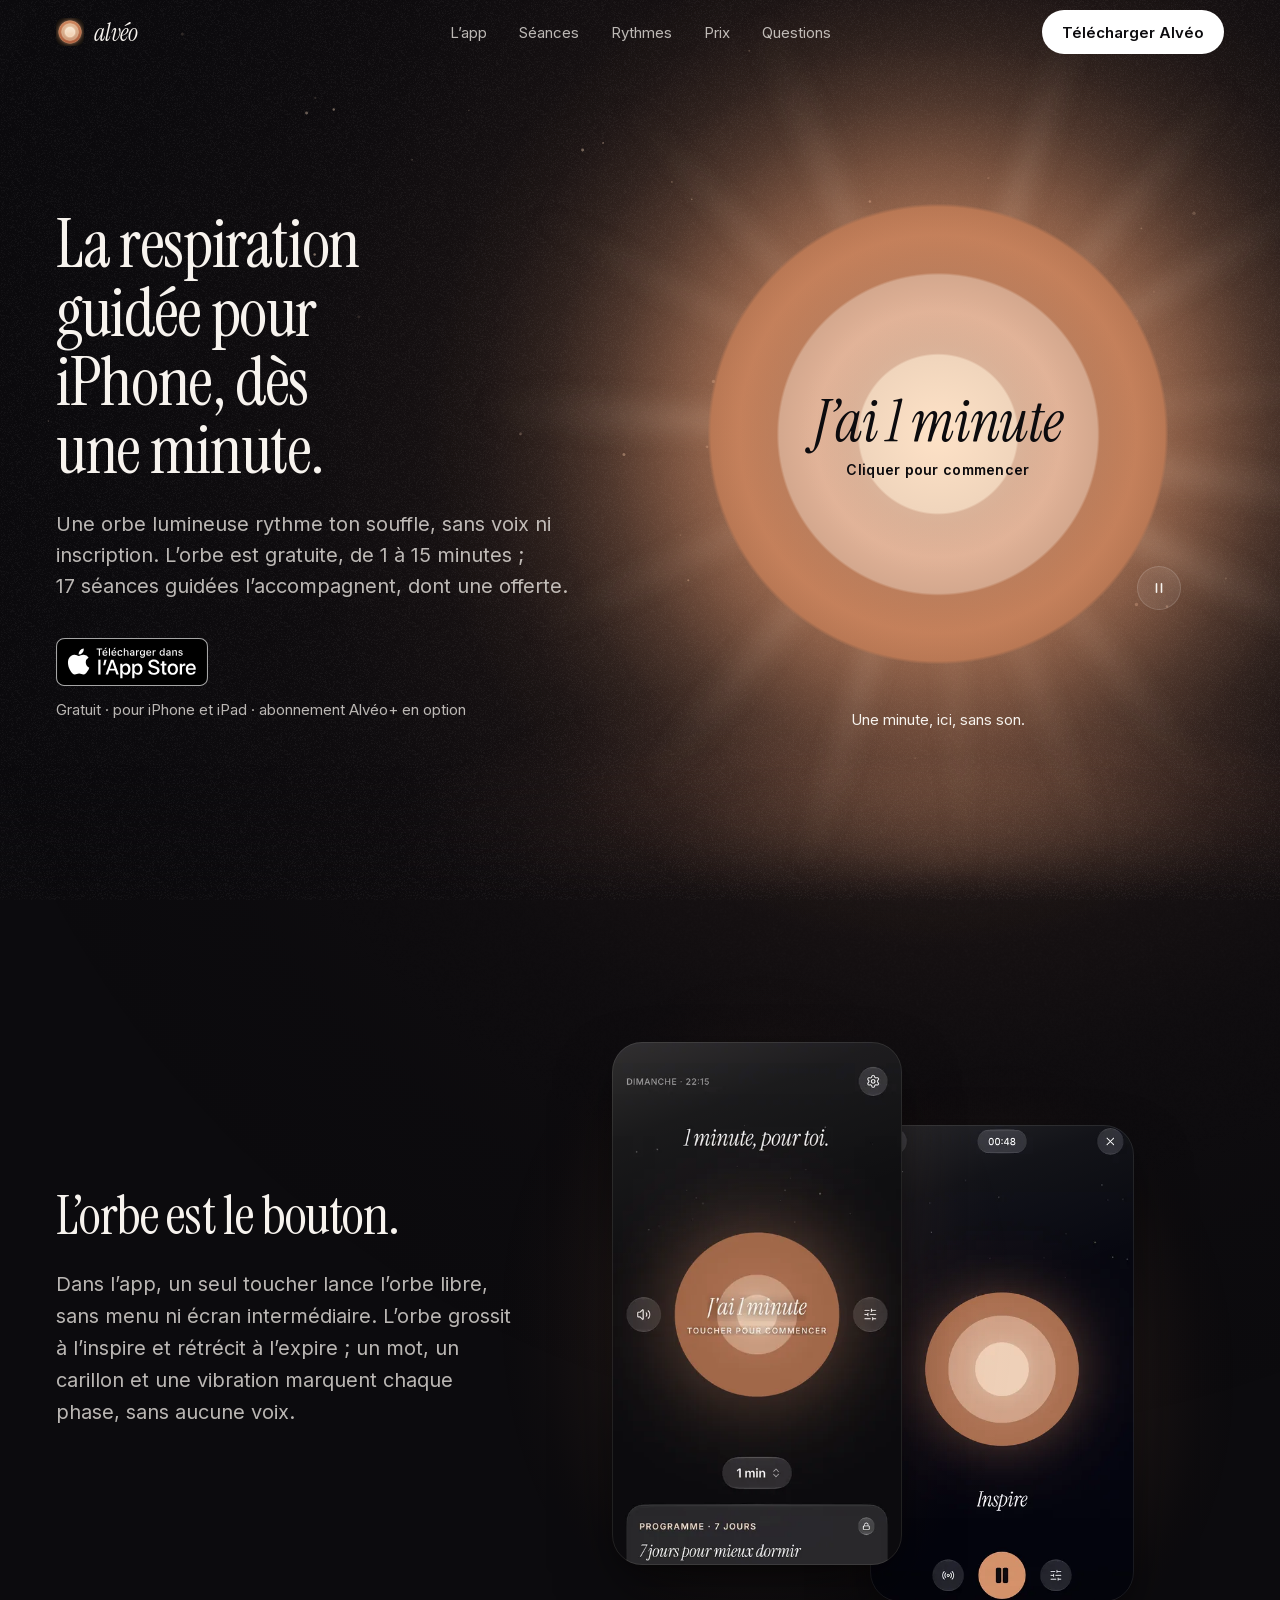
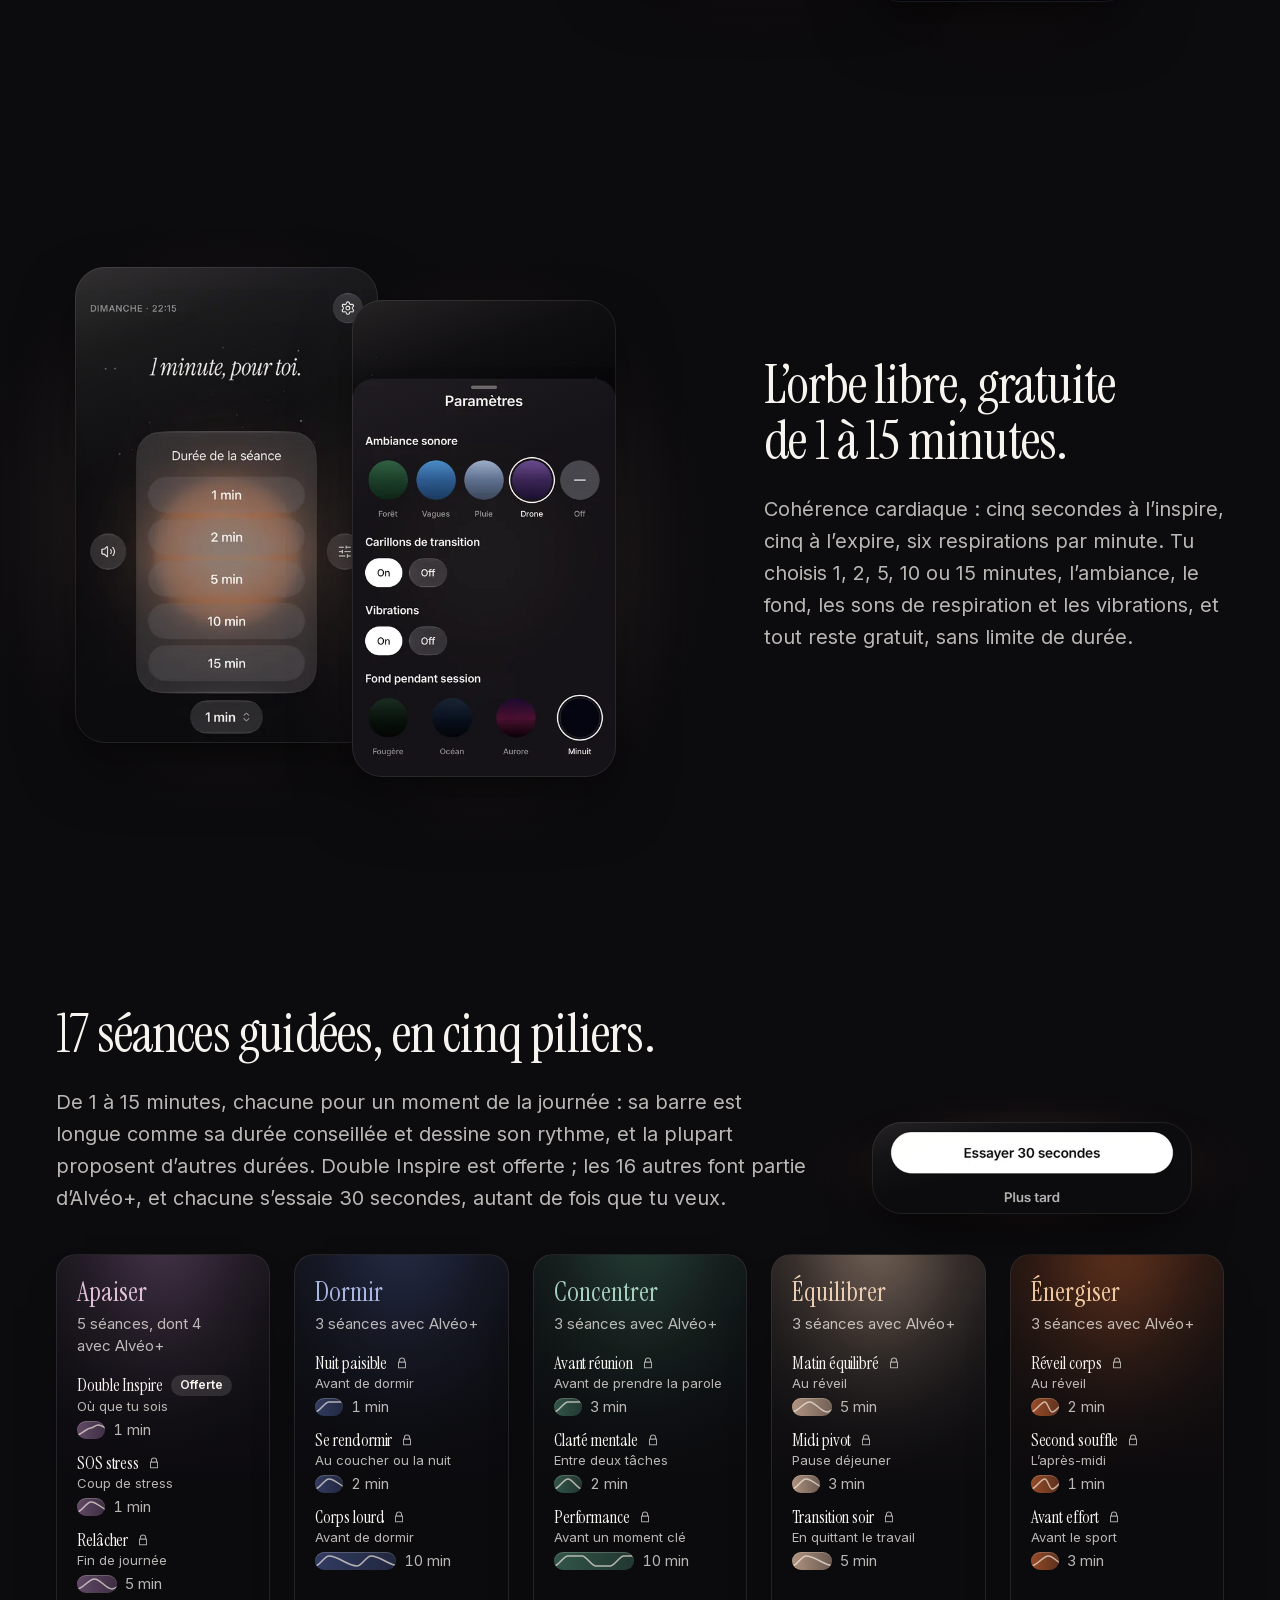
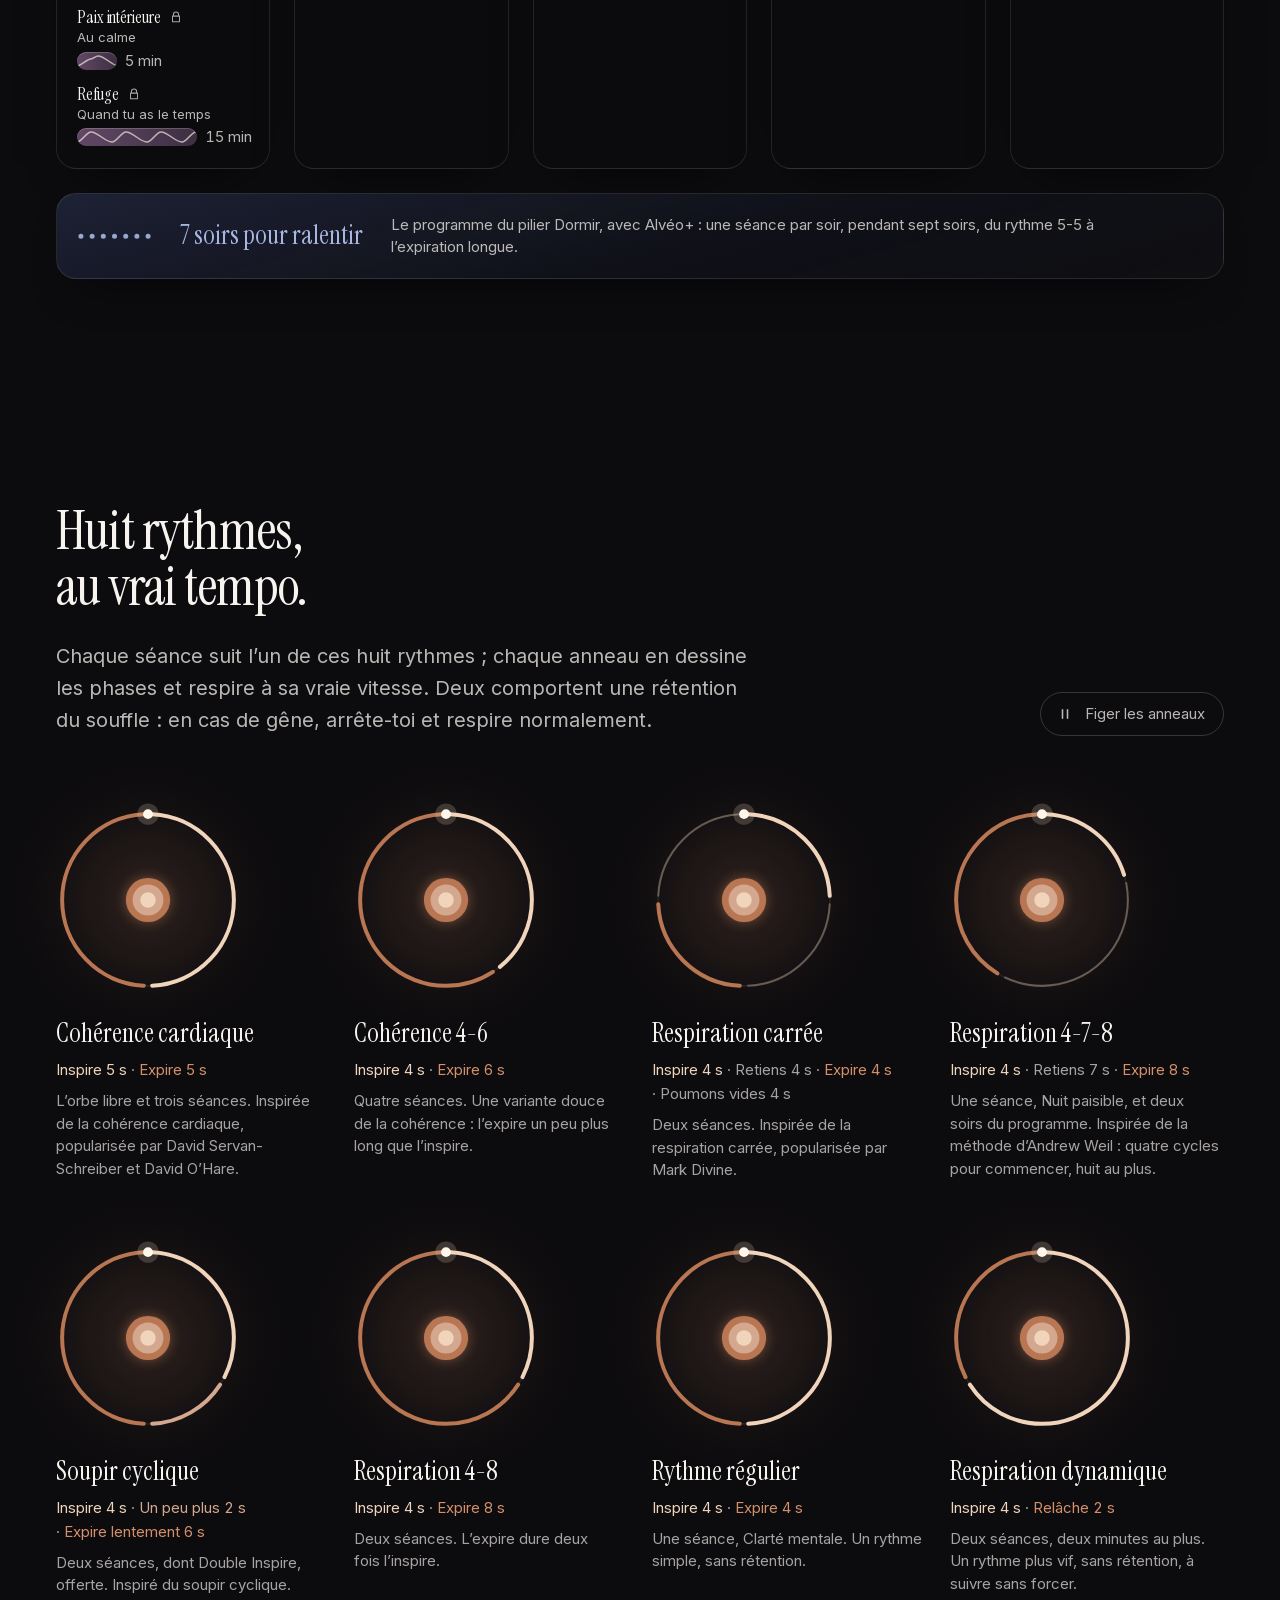
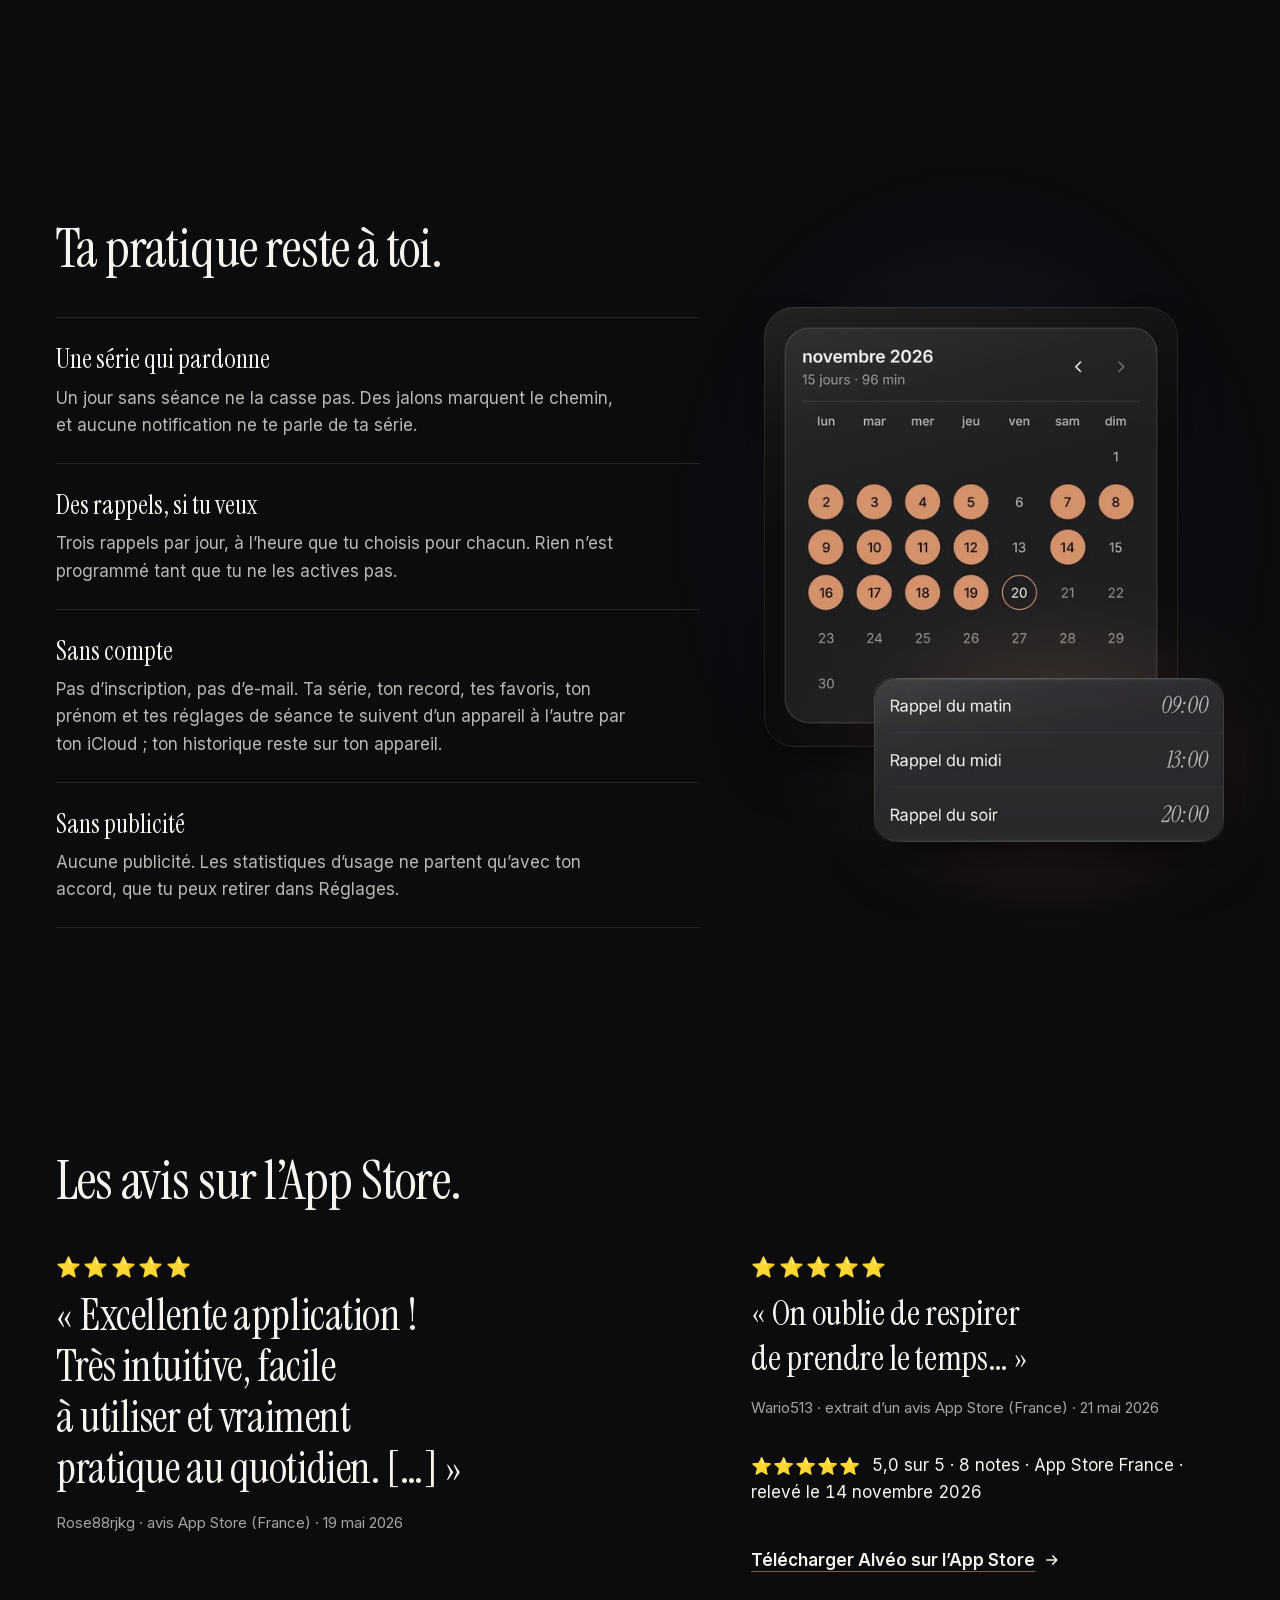
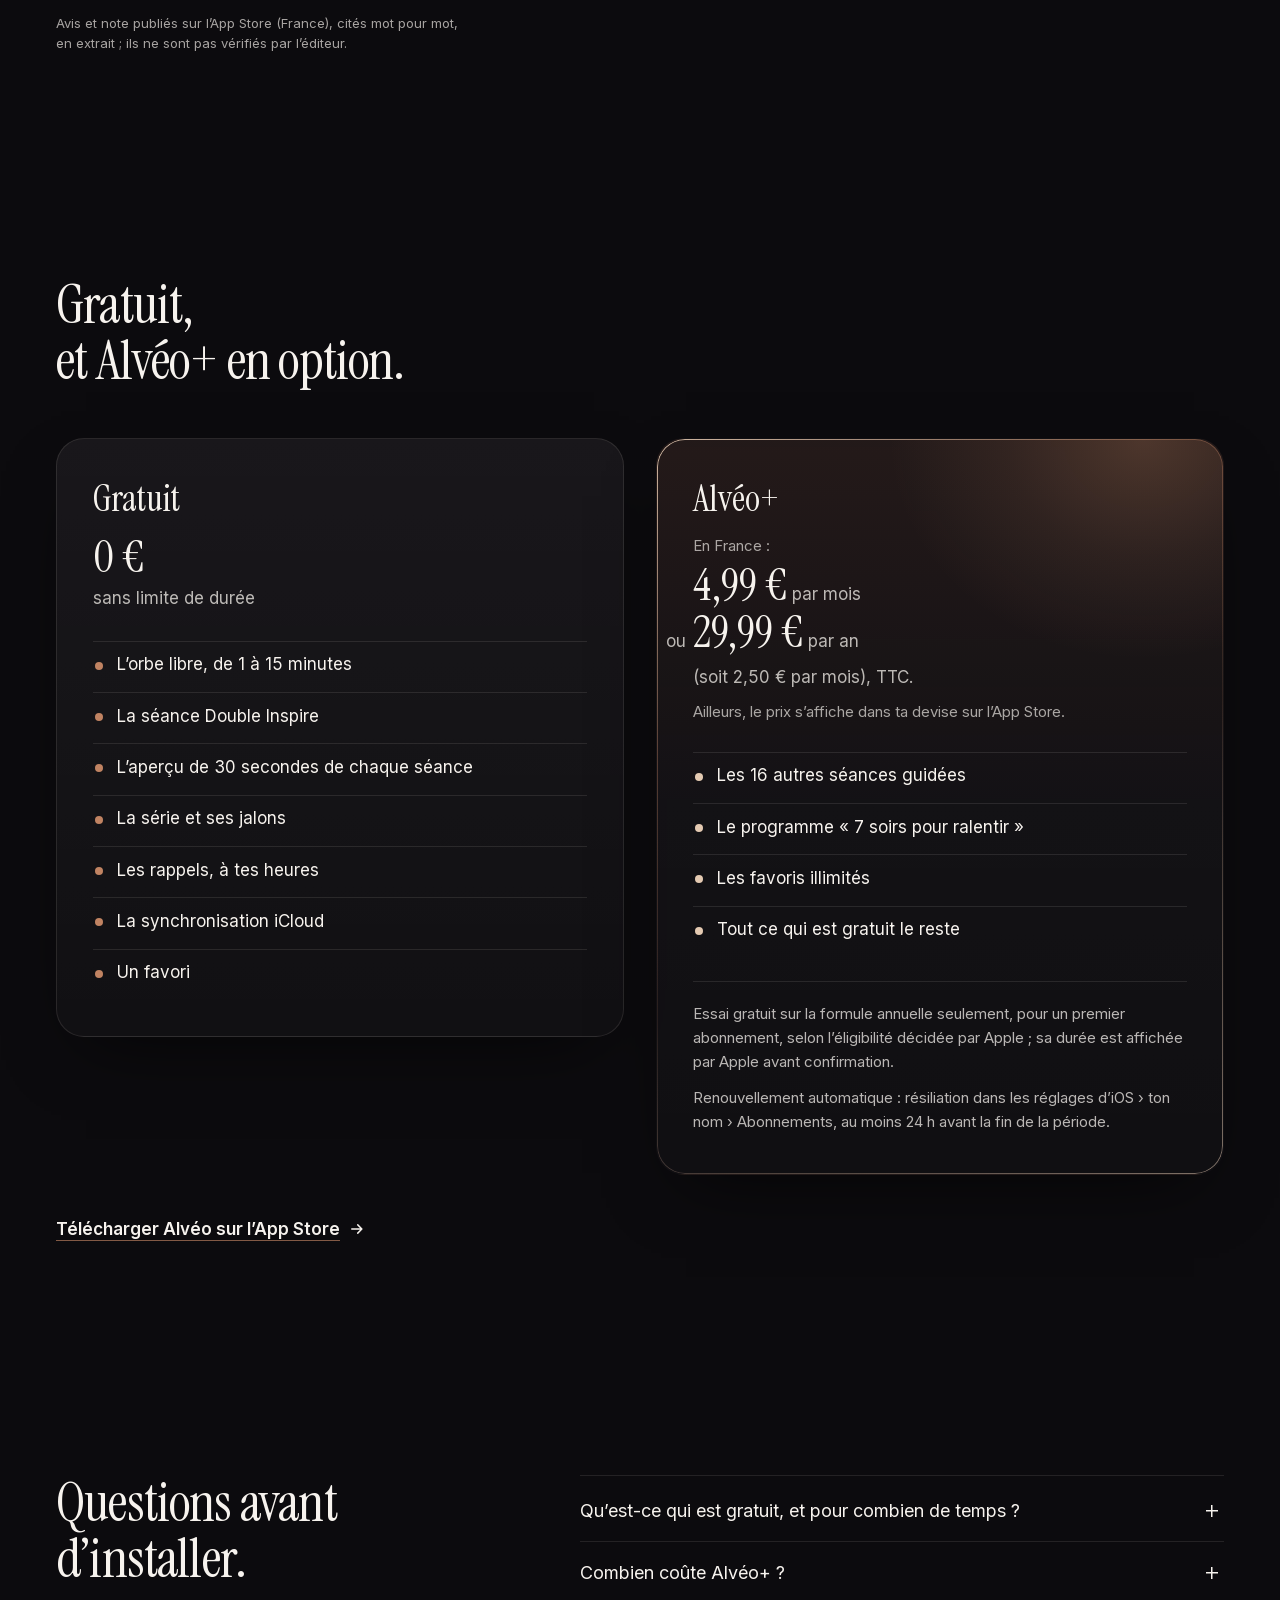
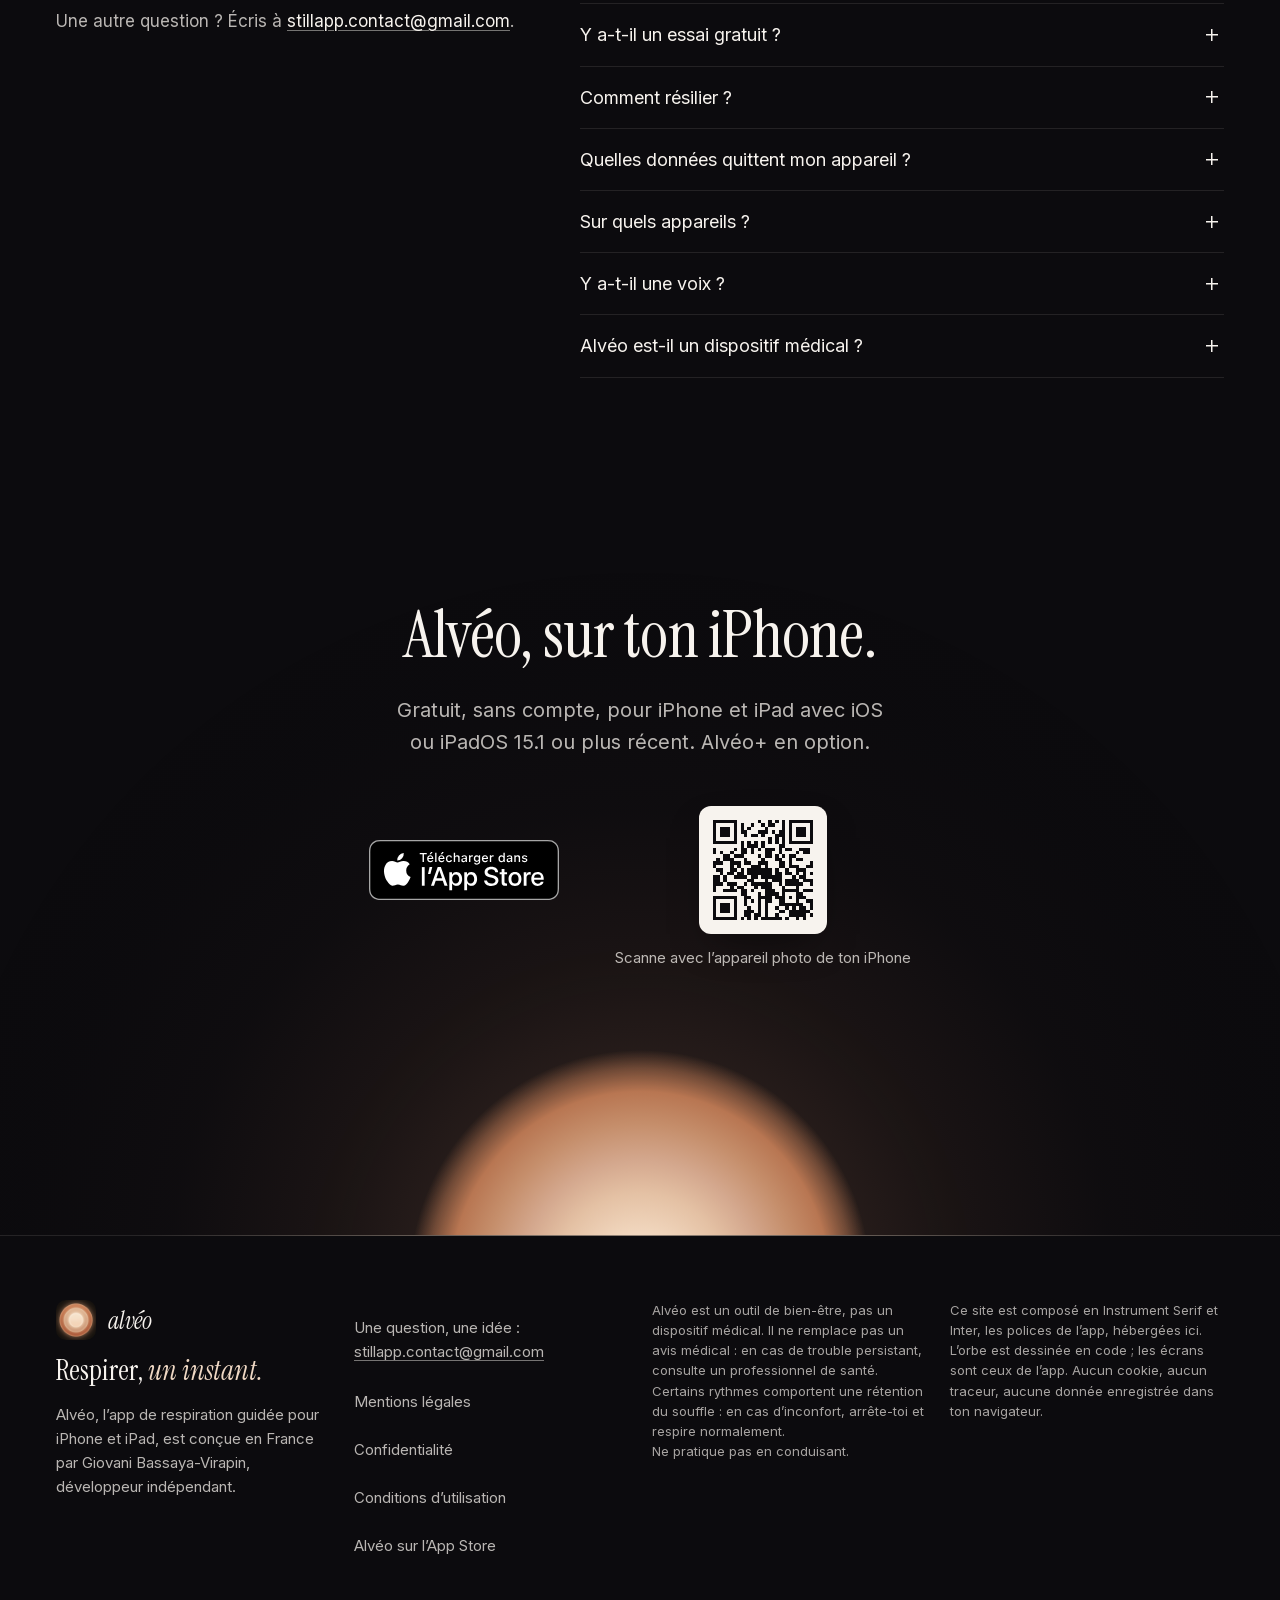
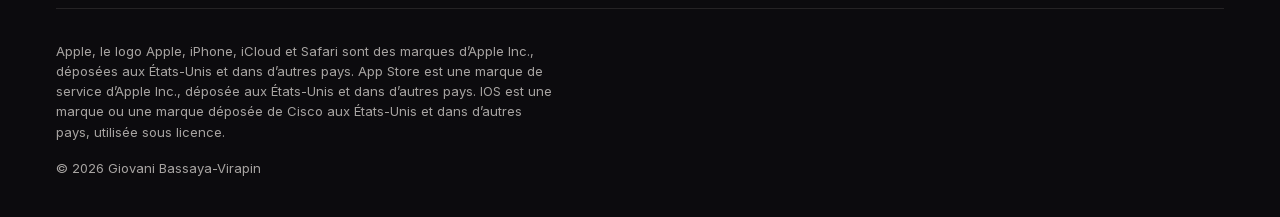
==== index.html @ 3ad6747f "feat(site) : textes et chiffres alignés sur l'app 1.4.0 L'app 1.4.0 (build 14, bcca6a0) est en ligne" ====
<!DOCTYPE html>
<html lang="fr">
<head>
<meta charset="utf-8">
<meta name="viewport" content="width=device-width, initial-scale=1, viewport-fit=cover">
<title>Alvéo&nbsp;: respiration guidée pour iPhone et iPad, dès une minute</title>
<meta name="description" content="Une orbe lumineuse rythme ton souffle, sans voix ni inscription. L’orbe est gratuite, de 1 à 15&nbsp;minutes&nbsp;; 17&nbsp;séances guidées en cinq piliers, dont une offerte. Pour iPhone et iPad.">
<link rel="canonical" href="https://stillapp.fr/">
<meta name="theme-color" media="(prefers-color-scheme: light)" content="#0C0B0E">
<meta name="theme-color" media="(prefers-color-scheme: dark)" content="#0C0B0E">
<meta name="color-scheme" content="dark">
<meta name="format-detection" content="telephone=no">
<meta name="apple-itunes-app" content="app-id=6763119413">
<link rel="icon" href="/favicon.ico" sizes="32x32">
<link rel="icon" href="/icon.svg" type="image/svg+xml">
<link rel="apple-touch-icon" href="/apple-touch-icon.png">
<link rel="preload" href="/assets/fonts/instrument-serif-400.woff2" as="font" type="font/woff2" crossorigin>
<link rel="preload" href="/assets/fonts/instrument-serif-400-italique.woff2" as="font" type="font/woff2" crossorigin>
<link rel="preload" href="/assets/fonts/inter-400.woff2" as="font" type="font/woff2" crossorigin>
<link rel="preload" href="/assets/img/rayons-orbe-v2.webp" as="image" type="image/webp">
<link rel="stylesheet" href="/styles.css">
<script src="/main.js" defer></script>
<meta property="og:type" content="website">
<meta property="og:url" content="https://stillapp.fr/">
<meta property="og:site_name" content="Alvéo">
<meta property="og:locale" content="fr_FR">
<meta property="og:title" content="Alvéo&nbsp;· La respiration guidée pour iPhone, dès une minute">
<meta property="og:description" content="Une orbe lumineuse rythme ton souffle, sans voix ni inscription. Essaie-la sur la page, puis sur ton iPhone ou ton iPad. Gratuit, Alvéo+ en option.">
<meta property="og:image" content="https://stillapp.fr/og.jpg">
<meta property="og:image:width" content="1200">
<meta property="og:image:height" content="630">
<meta property="og:image:type" content="image/jpeg">
<meta property="og:image:alt" content="L’orbe d’Alvéo, lumineuse dans une pièce sombre, et le titre «&nbsp;La respiration guidée pour iPhone, dès une minute.&nbsp;»">
<meta name="twitter:card" content="summary_large_image">
<script type="application/ld+json">{"@context":"https://schema.org","@type":"MobileApplication","name":"Alvéo","alternateName":"Alvéo : Respiration & Sommeil","url":"https://stillapp.fr/","sameAs":"https://apps.apple.com/app/id6763119413","installUrl":"https://apps.apple.com/app/id6763119413","operatingSystem":"iOS et iPadOS 15.1 ou plus récent","applicationCategory":"HealthApplication","inLanguage":["fr","en"],"description":"Respiration guidée pour iPhone et iPad. Une orbe lumineuse rythme ton souffle, sans voix ni inscription. L’orbe libre est gratuite, de 1 à 15 minutes ; 17 séances guidées en cinq piliers, dont une offerte, les 16 autres avec Alvéo+.","offers":{"@type":"Offer","price":"0","priceCurrency":"EUR"},"author":{"@type":"Person","name":"Giovani Bassaya-Virapin"}}</script>
</head>
<body>
<a class="evitement" href="#contenu">Aller au contenu</a>
<svg class="symboles" aria-hidden="true" focusable="false">
<defs><pattern id="m55" width="35" height="18" patternUnits="userSpaceOnUse"><path d="M0 14C5.8 14 11.7 4 17.5 4S29.2 14 35 14"/></pattern><pattern id="m44" width="28" height="18" patternUnits="userSpaceOnUse"><path d="M0 14C4.7 14 9.3 4 14 4S23.3 14 28 14"/></pattern><pattern id="m4444" width="56" height="18" patternUnits="userSpaceOnUse"><path d="M0 14C4.7 14 9.3 4 14 4H28C32.7 4 37.3 14 42 14H56"/></pattern><pattern id="m478" width="66.5" height="18" patternUnits="userSpaceOnUse"><path d="M0 14C4.7 14 9.3 4 14 4H38.5C47.8 4 57.2 14 66.5 14"/></pattern><pattern id="m426" width="42" height="18" patternUnits="userSpaceOnUse"><path d="M0 14C4.7 14 9.3 6.9 14 6.9C16.3 6.9 18.7 4 21 4C28 4 35 14 42 14"/></pattern><pattern id="m46" width="35" height="18" patternUnits="userSpaceOnUse"><path d="M0 14C4.7 14 9.3 4 14 4C21 4 28 14 35 14"/></pattern><pattern id="m42" width="21" height="18" patternUnits="userSpaceOnUse"><path d="M0 14C4.7 14 9.3 4 14 4C16.3 4 18.7 14 21 14"/></pattern><pattern id="m48" width="42" height="18" patternUnits="userSpaceOnUse"><path d="M0 14C4.7 14 9.3 4 14 4C23.3 4 32.7 14 42 14"/></pattern><radialGradient id="halo-anneau"><stop offset="0" stop-color="#B87652" stop-opacity=".5"/><stop offset=".62" stop-color="#B87652" stop-opacity=".32"/><stop offset=".74" stop-color="#B87652" stop-opacity=".14"/><stop offset=".88" stop-color="#B87652" stop-opacity=".04"/><stop offset="1" stop-color="#B87652" stop-opacity="0"/></radialGradient></defs>
<symbol id="c7" viewBox="0 0 134 40"><path d="M7 20h0M27 20h0M47 20h0M67 20h0M87 20h0M107 20h0M127 20h0"/></symbol>
<symbol id="cadenas" viewBox="0 0 24 24"><path d="M7.5 10.5V8a4.5 4.5 0 0 1 9 0v2.5M6 10.5h12v9.5H6z"/></symbol>
<symbol id="fleche" viewBox="0 0 24 24"><path d="M5 12h13M13 6.5 18.5 12 13 17.5"/></symbol>
</svg>
<div class="ciel-page" aria-hidden="true"><i class="cp cp--app"></i><i class="cp cp--libre"></i><i class="cp cp--seances"></i><i class="cp cp--rythmes"></i><i class="cp cp--suivi"></i><i class="cp cp--avis"></i><i class="cp cp--prix"></i><i class="cp cp--questions"></i><i class="cp cp--installer"></i></div>

<header class="entete">
<div class="entete__barre">
<a class="marque" href="/" aria-label="Alvéo, accueil"><img src="/assets/img/icone-alveo-96.png" width="28" height="28" alt=""><span class="marque__mot">alvéo</span></a>
<nav class="entete__nav" aria-label="Sections de la page">
<a href="#app">L’app</a>
<a href="#seances">Séances</a>
<a href="#rythmes">Rythmes</a>
<a href="#prix">Prix</a>
<a href="#questions">Questions</a>
</nav>
<a class="pilule pilule--entete" href="https://apps.apple.com/app/id6763119413">Télécharger<span class="pilule__objet"> Alvéo</span><span class="pilule__suite"> sur l’App&nbsp;Store</span></a>
</div>
</header>

<main id="contenu">

<section class="heros" id="respirer" data-ciel="heros" aria-labelledby="titre-heros" data-etat="repos" data-mode="repos">
<div class="heros__lumiere" aria-hidden="true">
<div class="aube"></div>
<canvas class="particules" width="2" height="2"></canvas>
</div>
<div class="heros__grille">
<div class="heros__textes">
<h1 class="heros__titre" id="titre-heros">La respiration guidée pour iPhone, dès une minute.</h1>
<p class="heros__chapo r">Une orbe lumineuse rythme ton souffle, sans voix ni inscription. L’orbe est gratuite, de 1 à 15&nbsp;minutes&nbsp;; 17&nbsp;séances guidées l’accompagnent, dont une offerte.</p>
<div class="heros__action r">
<a class="badge" href="https://apps.apple.com/app/id6763119413"><img src="/assets/img/badge-app-store-fr.svg" width="152" height="48" alt="Télécharger dans l’App Store"></a>
<p class="heros__mention">Gratuit&nbsp;· pour iPhone et&nbsp;iPad&nbsp;· <span>abonnement Alvéo<span class="plus">+</span> en option</span></p>
</div>
</div>

<div class="heros__orbe">
<div class="heros__scene">
<div class="orbe-cadre"><div class="orbe" aria-hidden="true"><i class="piece"></i><i class="bloom"></i><i class="rayons"></i><i class="l1"></i><i class="d1"></i><i class="coeur"><i class="l2"></i><i class="d2"></i><i class="l3"></i><i class="d3"></i></i></div></div>
<button class="orbe-bouton r" type="button" aria-describedby="indice"><span class="orbe-bouton__mot">J’ai 1&nbsp;minute</span><span class="orbe-bouton__indice">Toucher pour commencer</span></button>
<button class="satellite r" type="button" aria-pressed="false"><span class="vh">Mettre en pause l’orbe et la lumière</span><svg class="ico" viewBox="0 0 24 24" aria-hidden="true"><path class="ico__pause" d="M9 7v10M15 7v10"/><path class="ico__lecture" d="M8.5 6.5v11l9-5.5z"/></svg></button>
<p class="demo__minuteur d" aria-hidden="true">01:00</p>
<div class="demo__guide d" aria-hidden="true"><p class="demo__mot"><span></span></p><p class="demo__decompte"></p></div>
<div class="demo__commandes d" role="group" aria-label="Une minute avec l’orbe">
<button class="demo__pause" type="button"><span class="vh">Pause</span><svg class="ico" viewBox="0 0 24 24" aria-hidden="true"><path class="ico__pause" d="M9 7v10M15 7v10"/><path class="ico__lecture" d="M8.5 6.5v11l9-5.5z"/></svg></button>
<div class="demo__suivi">
<div class="demo__barre" aria-hidden="true"><span></span></div>
<p class="demo__progression">Respiration 1 sur 6</p>
</div>
<p class="demo__legende">Démo sans son ni vibration. Dans l’app&nbsp;: carillon, vibrations, ambiance. <span class="demo__echap">Échap pour arrêter.</span></p>
</div>
</div>
<p class="heros__indice r" id="indice">Une minute, ici, sans son.</p>
</div>

<div class="demo">
<div class="demo__fin f">
<p class="demo__fin-titre" tabindex="-1">Six respirations.</p>
<p class="demo__fin-texte">Dans l’app, l’orbe ajoute un carillon à chaque phase, des vibrations et l’ambiance de ton choix, et va jusqu’à 15&nbsp;minutes.</p>
<p class="demo__fin-appel">Continue sur ton iPhone</p>
<a class="badge badge--fin" href="https://apps.apple.com/app/id6763119413"><img src="/assets/img/badge-app-store-fr.svg" width="152" height="48" alt="Télécharger dans l’App Store" loading="lazy" decoding="async"></a>
<button class="demo__recommencer" type="button">Recommencer la minute</button>
</div>
</div>
</div>
<button class="demo__fermer x" type="button"><span class="vh">Arrêter la minute</span><svg class="ico" viewBox="0 0 24 24" aria-hidden="true"><path d="M7 7l10 10M17 7 7 17"/></svg></button>
<div class="vh" id="annonces" aria-live="polite" aria-atomic="true"></div>
</section>

<section class="section app" id="app" data-ciel="app" aria-labelledby="titre-app">
<div class="conteneur app__grille">
<div class="app__textes">
<h2 class="titre" id="titre-app">L’orbe est le bouton.</h2>
<p class="intro">Dans l’app, un seul toucher lance l’orbe libre, sans menu ni écran intermédiaire. L’orbe grossit à l’inspire et rétrécit à l’expire&nbsp;; un mot, un carillon et une vibration marquent chaque phase, sans aucune voix.</p>
</div>
<div class="composition" data-entree="ecrans" role="group" aria-label="Deux écrans de l’app">
<figure class="ecran ecran--accueil plan plan--avant"><img src="/assets/img/e-accueil-440.webp" srcset="/assets/img/e-accueil-440.webp 440w, /assets/img/e-accueil-660.webp 660w, /assets/img/e-accueil-880.webp 880w" sizes="(min-width: 64rem) 25vw, 72vw" width="440" height="795" alt="Accueil de l’app&nbsp;: «&nbsp;1 minute, pour toi.&nbsp;», l’orbe portant «&nbsp;J’ai 1 minute, toucher pour commencer&nbsp;», le sélecteur de durée réglé sur 1&nbsp;min et, en bas, le programme «&nbsp;7 jours pour mieux dormir&nbsp;»." loading="lazy" decoding="async"></figure>
<figure class="ecran ecran--seance plan plan--milieu"><img src="/assets/img/e-seance-440.webp" srcset="/assets/img/e-seance-440.webp 440w, /assets/img/e-seance-660.webp 660w, /assets/img/e-seance-880.webp 880w" sizes="(min-width: 64rem) 22vw, 52vw" width="440" height="795" alt="Après le toucher, la séance en cours&nbsp;: minuteur 00:48, l’orbe et le mot «&nbsp;Inspire&nbsp;», les boutons vibrations, pause et réglages." loading="lazy" decoding="async"></figure>
</div>
</div>
</section>

<section class="section libre" id="orbe-libre" data-ciel="libre" aria-labelledby="titre-libre">
<div class="conteneur libre__grille">
<div class="libre__textes">
<h2 class="titre" id="titre-libre">L’orbe libre, gratuite de 1 à 15&nbsp;minutes.</h2>
<p class="intro">Cohérence cardiaque&nbsp;: cinq secondes à l’inspire, cinq à l’expire, six respirations par minute. Tu choisis 1, 2, 5, 10 ou 15&nbsp;minutes, l’ambiance, le fond, les sons de respiration et les vibrations, et tout reste gratuit, sans limite de durée.</p>
</div>
<div class="duo" role="group" aria-label="Deux écrans de l’app">
<figure class="ecran ecran--duree"><img src="/assets/img/e-duree-440.webp" srcset="/assets/img/e-duree-440.webp 440w, /assets/img/e-duree-660.webp 660w, /assets/img/e-duree-880.webp 880w" sizes="(min-width: 64rem) 25vw, 72vw" width="440" height="693" alt="Accueil de l’app, durée ouverte&nbsp;: «&nbsp;Durée de la séance&nbsp;», 1&nbsp;min, 2&nbsp;min, 5&nbsp;min, 10&nbsp;min ou 15&nbsp;min." loading="lazy" decoding="async"></figure>
<figure class="ecran ecran--reglages"><img src="/assets/img/e-reglages-440.webp" srcset="/assets/img/e-reglages-440.webp 440w, /assets/img/e-reglages-660.webp 660w, /assets/img/e-reglages-880.webp 880w" sizes="(min-width: 64rem) 22vw, 52vw" width="440" height="795" alt="Réglages ouverts pendant la séance&nbsp;: ambiance sonore (Forêt, Vagues, Pluie, Drone, Off), carillons de transition et vibrations (On ou Off), fond pendant la séance (Fougère, Océan, Aurore, Minuit)." loading="lazy" decoding="async"></figure>
</div>
</div>
</section>

<section class="section seances" id="seances" data-ciel="seances" aria-labelledby="titre-seances">
<div class="conteneur seances__grille">
<h2 class="titre" id="titre-seances">17&nbsp;séances guidées, en cinq piliers.</h2>
<p class="intro">De 1 à 15&nbsp;minutes, chacune pour un moment de la journée&nbsp;: sa barre est longue comme sa durée conseillée et dessine son rythme, et la plupart proposent d’autres durées. Double Inspire est offerte&nbsp;; les 16 autres font partie d’Alvéo+, et chacune s’essaie 30&nbsp;secondes, autant de fois que tu veux.</p>
<div class="piliers" data-entree="piliers" role="group" aria-label="Les cinq piliers et le programme">
<div class="pilier pilier--apaiser">
<h3 class="pilier__nom" id="pilier-apaiser">Apaiser</h3>
<p class="pilier__compte">5&nbsp;séances, dont 4 avec Alvéo+</p>
<ul class="liste" aria-labelledby="pilier-apaiser">
<li class="seance t1"><p class="seance__nom">Double Inspire <span class="seance__acces">Offerte</span></p><p class="seance__usage">Où que tu sois</p><div class="seance__mesure"><div class="barre" aria-hidden="true"><svg class="barre__rythme"><rect width="100%" height="100%" fill="url(#m426)"/></svg></div><p class="seance__duree num">1&nbsp;min<span class="vh">, inspire 4&nbsp;secondes, un peu plus&nbsp;2, expire lentement&nbsp;6</span></p></div></li>
<li class="seance t1"><p class="seance__nom">SOS stress<svg class="cadenas" role="img" aria-label="avec Alvéo+"><use href="#cadenas"/></svg></p><p class="seance__usage">Coup de stress</p><div class="seance__mesure"><div class="barre" aria-hidden="true"><svg class="barre__rythme"><rect width="100%" height="100%" fill="url(#m46)"/></svg></div><p class="seance__duree num">1&nbsp;min<span class="vh">, inspire 4&nbsp;secondes, expire&nbsp;6</span></p></div></li>
<li class="seance t5"><p class="seance__nom">Relâcher<svg class="cadenas" role="img" aria-label="avec Alvéo+"><use href="#cadenas"/></svg></p><p class="seance__usage">Fin de journée</p><div class="seance__mesure"><div class="barre" aria-hidden="true"><svg class="barre__rythme"><rect width="100%" height="100%" fill="url(#m55)"/></svg></div><p class="seance__duree num">5&nbsp;min<span class="vh">, inspire 5&nbsp;secondes, expire&nbsp;5</span></p></div></li>
<li class="seance t5"><p class="seance__nom">Paix intérieure<svg class="cadenas" role="img" aria-label="avec Alvéo+"><use href="#cadenas"/></svg></p><p class="seance__usage">Au calme</p><div class="seance__mesure"><div class="barre" aria-hidden="true"><svg class="barre__rythme"><rect width="100%" height="100%" fill="url(#m426)"/></svg></div><p class="seance__duree num">5&nbsp;min<span class="vh">, inspire 4&nbsp;secondes, un peu plus&nbsp;2, expire lentement&nbsp;6</span></p></div></li>
<li class="seance t15"><p class="seance__nom">Refuge<svg class="cadenas" role="img" aria-label="avec Alvéo+"><use href="#cadenas"/></svg></p><p class="seance__usage">Quand tu as le temps</p><div class="seance__mesure"><div class="barre" aria-hidden="true"><svg class="barre__rythme"><rect width="100%" height="100%" fill="url(#m46)"/></svg></div><p class="seance__duree num">15&nbsp;min<span class="vh">, inspire 4&nbsp;secondes, expire&nbsp;6</span></p></div></li>
</ul>
</div>
<div class="pilier pilier--dormir">
<h3 class="pilier__nom" id="pilier-dormir">Dormir</h3>
<p class="pilier__compte">3&nbsp;séances avec Alvéo+</p>
<ul class="liste" aria-labelledby="pilier-dormir">
<li class="seance t1"><p class="seance__nom">Nuit paisible<svg class="cadenas" role="img" aria-label="avec Alvéo+"><use href="#cadenas"/></svg></p><p class="seance__usage">Avant de dormir</p><div class="seance__mesure"><div class="barre" aria-hidden="true"><svg class="barre__rythme"><rect width="100%" height="100%" fill="url(#m478)"/></svg></div><p class="seance__duree num">1&nbsp;min<span class="vh">, inspire 4&nbsp;secondes, retiens&nbsp;7, expire&nbsp;8</span></p></div></li>
<li class="seance t2"><p class="seance__nom">Se rendormir<svg class="cadenas" role="img" aria-label="avec Alvéo+"><use href="#cadenas"/></svg></p><p class="seance__usage">Au coucher ou la nuit</p><div class="seance__mesure"><div class="barre" aria-hidden="true"><svg class="barre__rythme"><rect width="100%" height="100%" fill="url(#m46)"/></svg></div><p class="seance__duree num">2&nbsp;min<span class="vh">, inspire 4&nbsp;secondes, expire&nbsp;6</span></p></div></li>
<li class="seance t10"><p class="seance__nom">Corps lourd<svg class="cadenas" role="img" aria-label="avec Alvéo+"><use href="#cadenas"/></svg></p><p class="seance__usage">Avant de dormir</p><div class="seance__mesure"><div class="barre" aria-hidden="true"><svg class="barre__rythme"><rect width="100%" height="100%" fill="url(#m48)"/></svg></div><p class="seance__duree num">10&nbsp;min<span class="vh">, inspire 4&nbsp;secondes, expire&nbsp;8</span></p></div></li>
</ul>
</div>
<div class="pilier pilier--concentrer">
<h3 class="pilier__nom" id="pilier-concentrer">Concentrer</h3>
<p class="pilier__compte">3&nbsp;séances avec Alvéo+</p>
<ul class="liste" aria-labelledby="pilier-concentrer">
<li class="seance t3"><p class="seance__nom">Avant réunion<svg class="cadenas" role="img" aria-label="avec Alvéo+"><use href="#cadenas"/></svg></p><p class="seance__usage">Avant de prendre la parole</p><div class="seance__mesure"><div class="barre" aria-hidden="true"><svg class="barre__rythme"><rect width="100%" height="100%" fill="url(#m4444)"/></svg></div><p class="seance__duree num">3&nbsp;min<span class="vh">, inspire 4&nbsp;secondes, retiens&nbsp;4, expire&nbsp;4, poumons vides&nbsp;4</span></p></div></li>
<li class="seance t2"><p class="seance__nom">Clarté mentale<svg class="cadenas" role="img" aria-label="avec Alvéo+"><use href="#cadenas"/></svg></p><p class="seance__usage">Entre deux tâches</p><div class="seance__mesure"><div class="barre" aria-hidden="true"><svg class="barre__rythme"><rect width="100%" height="100%" fill="url(#m44)"/></svg></div><p class="seance__duree num">2&nbsp;min<span class="vh">, inspire 4&nbsp;secondes, expire&nbsp;4</span></p></div></li>
<li class="seance t10"><p class="seance__nom">Performance<svg class="cadenas" role="img" aria-label="avec Alvéo+"><use href="#cadenas"/></svg></p><p class="seance__usage">Avant un moment clé</p><div class="seance__mesure"><div class="barre" aria-hidden="true"><svg class="barre__rythme"><rect width="100%" height="100%" fill="url(#m4444)"/></svg></div><p class="seance__duree num">10&nbsp;min<span class="vh">, inspire 4&nbsp;secondes, retiens&nbsp;4, expire&nbsp;4, poumons vides&nbsp;4</span></p></div></li>
</ul>
</div>
<div class="pilier pilier--equilibrer">
<h3 class="pilier__nom" id="pilier-equilibrer">Équilibrer</h3>
<p class="pilier__compte">3&nbsp;séances avec Alvéo+</p>
<ul class="liste" aria-labelledby="pilier-equilibrer">
<li class="seance t5"><p class="seance__nom">Matin équilibré<svg class="cadenas" role="img" aria-label="avec Alvéo+"><use href="#cadenas"/></svg></p><p class="seance__usage">Au réveil</p><div class="seance__mesure"><div class="barre" aria-hidden="true"><svg class="barre__rythme"><rect width="100%" height="100%" fill="url(#m55)"/></svg></div><p class="seance__duree num">5&nbsp;min<span class="vh">, inspire 5&nbsp;secondes, expire&nbsp;5</span></p></div></li>
<li class="seance t3"><p class="seance__nom">Midi pivot<svg class="cadenas" role="img" aria-label="avec Alvéo+"><use href="#cadenas"/></svg></p><p class="seance__usage">Pause déjeuner</p><div class="seance__mesure"><div class="barre" aria-hidden="true"><svg class="barre__rythme"><rect width="100%" height="100%" fill="url(#m46)"/></svg></div><p class="seance__duree num">3&nbsp;min<span class="vh">, inspire 4&nbsp;secondes, expire&nbsp;6</span></p></div></li>
<li class="seance t5"><p class="seance__nom">Transition soir<svg class="cadenas" role="img" aria-label="avec Alvéo+"><use href="#cadenas"/></svg></p><p class="seance__usage">En quittant le travail</p><div class="seance__mesure"><div class="barre" aria-hidden="true"><svg class="barre__rythme"><rect width="100%" height="100%" fill="url(#m48)"/></svg></div><p class="seance__duree num">5&nbsp;min<span class="vh">, inspire 4&nbsp;secondes, expire&nbsp;8</span></p></div></li>
</ul>
</div>
<div class="pilier pilier--energiser">
<h3 class="pilier__nom" id="pilier-energiser">Énergiser</h3>
<p class="pilier__compte">3&nbsp;séances avec Alvéo+</p>
<ul class="liste" aria-labelledby="pilier-energiser">
<li class="seance t2"><p class="seance__nom">Réveil corps<svg class="cadenas" role="img" aria-label="avec Alvéo+"><use href="#cadenas"/></svg></p><p class="seance__usage">Au réveil</p><div class="seance__mesure"><div class="barre" aria-hidden="true"><svg class="barre__rythme"><rect width="100%" height="100%" fill="url(#m42)"/></svg></div><p class="seance__duree num">2&nbsp;min<span class="vh">, inspire 4&nbsp;secondes, relâche&nbsp;2</span></p></div></li>
<li class="seance t1"><p class="seance__nom">Second souffle<svg class="cadenas" role="img" aria-label="avec Alvéo+"><use href="#cadenas"/></svg></p><p class="seance__usage">L’après-midi</p><div class="seance__mesure"><div class="barre" aria-hidden="true"><svg class="barre__rythme"><rect width="100%" height="100%" fill="url(#m42)"/></svg></div><p class="seance__duree num">1&nbsp;min<span class="vh">, inspire 4&nbsp;secondes, relâche&nbsp;2</span></p></div></li>
<li class="seance t3"><p class="seance__nom">Avant effort<svg class="cadenas" role="img" aria-label="avec Alvéo+"><use href="#cadenas"/></svg></p><p class="seance__usage">Avant le sport</p><div class="seance__mesure"><div class="barre" aria-hidden="true"><svg class="barre__rythme"><rect width="100%" height="100%" fill="url(#m55)"/></svg></div><p class="seance__duree num">3&nbsp;min<span class="vh">, inspire 5&nbsp;secondes, expire&nbsp;5</span></p></div></li>
</ul>
</div>
<div class="programme">
<svg class="courbe c7" aria-hidden="true"><use href="#c7"/></svg>
<h3 class="programme__nom">7&nbsp;soirs pour ralentir</h3>
<p class="programme__detail">Le programme du pilier Dormir, avec Alvéo+&nbsp;: une séance par soir, pendant sept soirs, du rythme 5-5 à l’expiration longue.</p>
</div>
</div>
<figure class="volet volet--essai"><img src="/assets/img/essai-480.webp" srcset="/assets/img/essai-480.webp 480w, /assets/img/essai-960.webp 960w" sizes="(min-width: 64rem) 22rem, 84vw" width="480" height="139" alt="Bas de l’intro d’une séance Alvéo+ dans l’app&nbsp;: le bouton «&nbsp;Essayer 30 secondes&nbsp;», puis «&nbsp;Plus tard&nbsp;»." loading="lazy" decoding="async"></figure>
</div>
</section>

<section class="section rythmes" id="rythmes" data-ciel="rythmes" aria-labelledby="titre-rythmes">
<div class="conteneur">
<div class="rythmes__tete">
<div>
<h2 class="titre" id="titre-rythmes">Huit rythmes, au vrai tempo.</h2>
<p class="intro">Chaque séance suit l’un de ces huit rythmes&nbsp;; chaque anneau en dessine les phases et respire à sa vraie vitesse. Deux comportent une rétention du souffle&nbsp;: en cas de gêne, arrête-toi et respire normalement.</p>
</div>
<button class="pause-anneaux" type="button" aria-pressed="false" hidden><svg class="ico" viewBox="0 0 24 24" aria-hidden="true"><path class="ico__pause" d="M9 7v10M15 7v10"/><path class="ico__lecture" d="M8.5 6.5v11l9-5.5z"/></svg>Figer les anneaux</button>
</div>
<ul class="anneaux">
<li class="rythme rythme--55"><div class="anneau" aria-hidden="true"><svg viewBox="0 0 120 120"><circle class="piste" cx="60" cy="60" r="56"/><g class="souffle"><circle cx="60" cy="60" r="36" fill="url(#halo-anneau)"/><circle cx="60" cy="60" r="24" fill="#B87652"/><circle cx="60" cy="60" r="16.8" fill="#D4A88E"/><circle cx="60" cy="60" r="8.4" fill="#F0D5BC"/></g><g transform="rotate(-90 60 60)"><circle class="ph ph-i" cx="60" cy="60" r="56" pathLength="100" stroke-dasharray="48.4 51.6" stroke-dashoffset="-0.8"/><circle class="ph ph-e" cx="60" cy="60" r="56" pathLength="100" stroke-dasharray="48.4 51.6" stroke-dashoffset="-50.8"/></g><g class="aiguille"><circle class="aiguille__halo" cx="60" cy="4" r="7"/><circle class="aiguille__point" cx="60" cy="4" r="3.2"/></g></svg></div><h3 class="rythme__nom">Cohérence cardiaque</h3><p class="rythme__phases"><span class="num ph-i">Inspire&nbsp;5&nbsp;s</span> <span class="ph-suite">·&nbsp;<span class="num ph-e">Expire&nbsp;5&nbsp;s</span></span></p><p class="rythme__source">L’orbe libre et trois séances. Inspirée de la cohérence cardiaque, popularisée par David Servan-Schreiber et David O’Hare.</p></li>
<li class="rythme rythme--46"><div class="anneau" aria-hidden="true"><svg viewBox="0 0 120 120"><circle class="piste" cx="60" cy="60" r="56"/><g class="souffle"><circle cx="60" cy="60" r="36" fill="url(#halo-anneau)"/><circle cx="60" cy="60" r="24" fill="#B87652"/><circle cx="60" cy="60" r="16.8" fill="#D4A88E"/><circle cx="60" cy="60" r="8.4" fill="#F0D5BC"/></g><g transform="rotate(-90 60 60)"><circle class="ph ph-i" cx="60" cy="60" r="56" pathLength="100" stroke-dasharray="38.4 61.6" stroke-dashoffset="-0.8"/><circle class="ph ph-e" cx="60" cy="60" r="56" pathLength="100" stroke-dasharray="58.4 41.6" stroke-dashoffset="-40.8"/></g><g class="aiguille"><circle class="aiguille__halo" cx="60" cy="4" r="7"/><circle class="aiguille__point" cx="60" cy="4" r="3.2"/></g></svg></div><h3 class="rythme__nom">Cohérence 4-6</h3><p class="rythme__phases"><span class="num ph-i">Inspire&nbsp;4&nbsp;s</span> <span class="ph-suite">·&nbsp;<span class="num ph-e">Expire&nbsp;6&nbsp;s</span></span></p><p class="rythme__source">Quatre séances. Une variante douce de la cohérence&nbsp;: l’expire un peu plus long que l’inspire.</p></li>
<li class="rythme rythme--4444"><div class="anneau" aria-hidden="true"><svg viewBox="0 0 120 120"><circle class="piste" cx="60" cy="60" r="56"/><g class="souffle"><circle cx="60" cy="60" r="36" fill="url(#halo-anneau)"/><circle cx="60" cy="60" r="24" fill="#B87652"/><circle cx="60" cy="60" r="16.8" fill="#D4A88E"/><circle cx="60" cy="60" r="8.4" fill="#F0D5BC"/></g><g transform="rotate(-90 60 60)"><circle class="ph ph-i" cx="60" cy="60" r="56" pathLength="100" stroke-dasharray="23.4 76.6" stroke-dashoffset="-0.8"/><circle class="ph ph-r" cx="60" cy="60" r="56" pathLength="100" stroke-dasharray="23.4 76.6" stroke-dashoffset="-25.8"/><circle class="ph ph-e" cx="60" cy="60" r="56" pathLength="100" stroke-dasharray="23.4 76.6" stroke-dashoffset="-50.8"/><circle class="ph ph-r" cx="60" cy="60" r="56" pathLength="100" stroke-dasharray="23.4 76.6" stroke-dashoffset="-75.8"/></g><g class="aiguille"><circle class="aiguille__halo" cx="60" cy="4" r="7"/><circle class="aiguille__point" cx="60" cy="4" r="3.2"/></g></svg></div><h3 class="rythme__nom">Respiration carrée</h3><p class="rythme__phases"><span class="num ph-i">Inspire&nbsp;4&nbsp;s</span> <span class="ph-suite">·&nbsp;<span class="num ph-r">Retiens&nbsp;4&nbsp;s</span></span> <span class="ph-suite">·&nbsp;<span class="num ph-e">Expire&nbsp;4&nbsp;s</span></span> <span class="ph-suite">·&nbsp;<span class="num ph-r">Poumons vides&nbsp;4&nbsp;s</span></span></p><p class="rythme__source">Deux séances. Inspirée de la respiration carrée, popularisée par Mark Divine.</p></li>
<li class="rythme rythme--478"><div class="anneau" aria-hidden="true"><svg viewBox="0 0 120 120"><circle class="piste" cx="60" cy="60" r="56"/><g class="souffle"><circle cx="60" cy="60" r="36" fill="url(#halo-anneau)"/><circle cx="60" cy="60" r="24" fill="#B87652"/><circle cx="60" cy="60" r="16.8" fill="#D4A88E"/><circle cx="60" cy="60" r="8.4" fill="#F0D5BC"/></g><g transform="rotate(-90 60 60)"><circle class="ph ph-i" cx="60" cy="60" r="56" pathLength="100" stroke-dasharray="19.45 80.55" stroke-dashoffset="-0.8"/><circle class="ph ph-r" cx="60" cy="60" r="56" pathLength="100" stroke-dasharray="35.24 64.76" stroke-dashoffset="-21.85"/><circle class="ph ph-e" cx="60" cy="60" r="56" pathLength="100" stroke-dasharray="40.5 59.5" stroke-dashoffset="-58.7"/></g><g class="aiguille"><circle class="aiguille__halo" cx="60" cy="4" r="7"/><circle class="aiguille__point" cx="60" cy="4" r="3.2"/></g></svg></div><h3 class="rythme__nom">Respiration 4-7-8</h3><p class="rythme__phases"><span class="num ph-i">Inspire&nbsp;4&nbsp;s</span> <span class="ph-suite">·&nbsp;<span class="num ph-r">Retiens&nbsp;7&nbsp;s</span></span> <span class="ph-suite">·&nbsp;<span class="num ph-e">Expire&nbsp;8&nbsp;s</span></span></p><p class="rythme__source">Une séance, Nuit paisible, et deux soirs du programme. Inspirée de la méthode d’Andrew Weil&nbsp;: quatre cycles pour commencer, huit au plus.</p></li>
<li class="rythme rythme--2i"><div class="anneau" aria-hidden="true"><svg viewBox="0 0 120 120"><circle class="piste" cx="60" cy="60" r="56"/><g class="souffle"><circle cx="60" cy="60" r="36" fill="url(#halo-anneau)"/><circle cx="60" cy="60" r="24" fill="#B87652"/><circle cx="60" cy="60" r="16.8" fill="#D4A88E"/><circle cx="60" cy="60" r="8.4" fill="#F0D5BC"/></g><g transform="rotate(-90 60 60)"><circle class="ph ph-i" cx="60" cy="60" r="56" pathLength="100" stroke-dasharray="31.73 68.27" stroke-dashoffset="-0.8"/><circle class="ph ph-u" cx="60" cy="60" r="56" pathLength="100" stroke-dasharray="15.07 84.93" stroke-dashoffset="-34.13"/><circle class="ph ph-e" cx="60" cy="60" r="56" pathLength="100" stroke-dasharray="48.4 51.6" stroke-dashoffset="-50.8"/></g><g class="aiguille"><circle class="aiguille__halo" cx="60" cy="4" r="7"/><circle class="aiguille__point" cx="60" cy="4" r="3.2"/></g></svg></div><h3 class="rythme__nom">Soupir cyclique</h3><p class="rythme__phases"><span class="num ph-i">Inspire&nbsp;4&nbsp;s</span> <span class="ph-suite">·&nbsp;<span class="num ph-u">Un&nbsp;peu&nbsp;plus&nbsp;2&nbsp;s</span></span> <span class="ph-suite">·&nbsp;<span class="num ph-e">Expire lentement&nbsp;6&nbsp;s</span></span></p><p class="rythme__source">Deux séances, dont Double Inspire, offerte. Inspiré du soupir cyclique.</p></li>
<li class="rythme rythme--48"><div class="anneau" aria-hidden="true"><svg viewBox="0 0 120 120"><circle class="piste" cx="60" cy="60" r="56"/><g class="souffle"><circle cx="60" cy="60" r="36" fill="url(#halo-anneau)"/><circle cx="60" cy="60" r="24" fill="#B87652"/><circle cx="60" cy="60" r="16.8" fill="#D4A88E"/><circle cx="60" cy="60" r="8.4" fill="#F0D5BC"/></g><g transform="rotate(-90 60 60)"><circle class="ph ph-i" cx="60" cy="60" r="56" pathLength="100" stroke-dasharray="31.73 68.27" stroke-dashoffset="-0.8"/><circle class="ph ph-e" cx="60" cy="60" r="56" pathLength="100" stroke-dasharray="65.07 34.93" stroke-dashoffset="-34.13"/></g><g class="aiguille"><circle class="aiguille__halo" cx="60" cy="4" r="7"/><circle class="aiguille__point" cx="60" cy="4" r="3.2"/></g></svg></div><h3 class="rythme__nom">Respiration 4-8</h3><p class="rythme__phases"><span class="num ph-i">Inspire&nbsp;4&nbsp;s</span> <span class="ph-suite">·&nbsp;<span class="num ph-e">Expire&nbsp;8&nbsp;s</span></span></p><p class="rythme__source">Deux séances. L’expire dure deux fois l’inspire.</p></li>
<li class="rythme rythme--44"><div class="anneau" aria-hidden="true"><svg viewBox="0 0 120 120"><circle class="piste" cx="60" cy="60" r="56"/><g class="souffle"><circle cx="60" cy="60" r="36" fill="url(#halo-anneau)"/><circle cx="60" cy="60" r="24" fill="#B87652"/><circle cx="60" cy="60" r="16.8" fill="#D4A88E"/><circle cx="60" cy="60" r="8.4" fill="#F0D5BC"/></g><g transform="rotate(-90 60 60)"><circle class="ph ph-i" cx="60" cy="60" r="56" pathLength="100" stroke-dasharray="48.4 51.6" stroke-dashoffset="-0.8"/><circle class="ph ph-e" cx="60" cy="60" r="56" pathLength="100" stroke-dasharray="48.4 51.6" stroke-dashoffset="-50.8"/></g><g class="aiguille"><circle class="aiguille__halo" cx="60" cy="4" r="7"/><circle class="aiguille__point" cx="60" cy="4" r="3.2"/></g></svg></div><h3 class="rythme__nom">Rythme régulier</h3><p class="rythme__phases"><span class="num ph-i">Inspire&nbsp;4&nbsp;s</span> <span class="ph-suite">·&nbsp;<span class="num ph-e">Expire&nbsp;4&nbsp;s</span></span></p><p class="rythme__source">Une séance, Clarté mentale. Un rythme simple, sans rétention.</p></li>
<li class="rythme rythme--42"><div class="anneau" aria-hidden="true"><svg viewBox="0 0 120 120"><circle class="piste" cx="60" cy="60" r="56"/><g class="souffle"><circle cx="60" cy="60" r="36" fill="url(#halo-anneau)"/><circle cx="60" cy="60" r="24" fill="#B87652"/><circle cx="60" cy="60" r="16.8" fill="#D4A88E"/><circle cx="60" cy="60" r="8.4" fill="#F0D5BC"/></g><g transform="rotate(-90 60 60)"><circle class="ph ph-i" cx="60" cy="60" r="56" pathLength="100" stroke-dasharray="65.07 34.93" stroke-dashoffset="-0.8"/><circle class="ph ph-e" cx="60" cy="60" r="56" pathLength="100" stroke-dasharray="31.73 68.27" stroke-dashoffset="-67.47"/></g><g class="aiguille"><circle class="aiguille__halo" cx="60" cy="4" r="7"/><circle class="aiguille__point" cx="60" cy="4" r="3.2"/></g></svg></div><h3 class="rythme__nom">Respiration dynamique</h3><p class="rythme__phases"><span class="num ph-i">Inspire&nbsp;4&nbsp;s</span> <span class="ph-suite">·&nbsp;<span class="num ph-e">Relâche&nbsp;2&nbsp;s</span></span></p><p class="rythme__source">Deux séances, deux minutes au plus. Un rythme plus vif, sans rétention, à suivre sans forcer.</p></li>
</ul>
</div>
</section>

<section class="section suivi" id="suivi" data-ciel="suivi" aria-labelledby="titre-suivi">
<div class="conteneur suivi__grille">
<div class="suivi__textes">
<h2 class="titre" id="titre-suivi">Ta pratique reste à toi.</h2>
<dl class="faits">
<div class="fait"><dt>Une série qui pardonne</dt><dd>Un jour sans séance ne la casse pas. Des jalons marquent le chemin, et aucune notification ne te parle de ta série.</dd></div>
<div class="fait"><dt>Des rappels, si tu veux</dt><dd>Trois rappels par jour, à l’heure que tu choisis pour chacun. Rien n’est programmé tant que tu ne les actives pas.</dd></div>
<div class="fait"><dt>Sans compte</dt><dd>Pas d’inscription, pas d’e-mail. Ta série, ton record, tes favoris, ton prénom et tes réglages de séance te suivent d’un appareil à l’autre par ton iCloud&nbsp;; ton historique reste sur ton appareil.</dd></div>
<div class="fait"><dt>Sans publicité</dt><dd>Aucune publicité. Les statistiques d’usage ne partent qu’avec ton accord, que tu peux retirer dans Réglages.</dd></div>
</dl>
</div>
<div class="suivi__scene" role="group" aria-label="Deux vues de l’app">
<figure class="volet volet--calendrier"><img src="/assets/img/calendrier-480.webp" srcset="/assets/img/calendrier-480.webp 480w, /assets/img/calendrier-720.webp 720w, /assets/img/calendrier-960.webp 960w" sizes="(min-width: 64rem) 30vw, 84vw" width="480" height="510" alt="Profil dans l’app&nbsp;: le calendrier de novembre 2026, quinze jours de séance marqués d’un disque sable, aujourd’hui entouré." loading="lazy" decoding="async"></figure>
<figure class="volet volet--rappels"><img src="/assets/img/rappels-480.webp" srcset="/assets/img/rappels-480.webp 480w, /assets/img/rappels-960.webp 960w" sizes="(min-width: 64rem) 26vw, 76vw" width="480" height="225" alt="Horaires des rappels dans l’app&nbsp;: rappel du matin 09:00, rappel du midi 13:00, rappel du soir 20:00." loading="lazy" decoding="async"></figure>
</div>
</div>
</section>

<section class="section avis" id="avis" data-ciel="avis" aria-labelledby="titre-avis">
<div class="conteneur avis__bloc">
<h2 class="titre" id="titre-avis">Les avis sur l’App&nbsp;Store.</h2>
<figure class="citation citation--grande" data-impeccable-ignore="tight-leading">
<p class="etoiles"><span role="img" aria-label="5 étoiles sur 5">⭐️⭐️⭐️⭐️⭐️</span></p>
<blockquote><p>«&nbsp;Excellente application&nbsp;! Très intuitive, facile <span class="insecable">à utiliser</span> et vraiment pratique au quotidien.&nbsp;[…]&nbsp;»</p></blockquote>
<figcaption>Rose88rjkg&nbsp;· avis <span class="groupe">App Store (France)&nbsp;· <span class="insecable">19 mai 2026</span></span></figcaption>
</figure>
<figure class="citation">
<p class="etoiles"><span role="img" aria-label="5 étoiles sur 5">⭐️⭐️⭐️⭐️⭐️</span></p>
<blockquote><p>«&nbsp;On oublie de respirer de prendre le temps…&nbsp;»</p></blockquote>
<figcaption>Wario513&nbsp;· extrait d’un avis <span class="groupe">App Store (France)&nbsp;· <span class="insecable">21 mai 2026</span></span></figcaption>
</figure>
<p class="avis__note num"><span class="etoiles etoiles--note" role="img" aria-label="5 étoiles sur 5">⭐️⭐️⭐️⭐️⭐️</span> 5,0 sur 5&nbsp;· 8&nbsp;notes&nbsp;· App Store France&nbsp;· <span class="groupe">relevé le <span class="insecable">14 novembre 2026</span></span></p>
<p class="avis__appel"><a class="appel" href="https://apps.apple.com/app/id6763119413">Télécharger Alvéo sur l’App&nbsp;Store<svg class="ico" aria-hidden="true"><use href="#fleche"/></svg></a></p>
<p class="avis__mention">Avis et note publiés sur l’App Store (France), cités mot pour mot, en extrait&nbsp;; ils ne sont pas vérifiés par l’éditeur.</p>
</div>
</section>

<section class="section prix" id="prix" data-ciel="prix" aria-labelledby="titre-prix">
<div class="conteneur">
<h2 class="titre" id="titre-prix">Gratuit,<br>et&nbsp;Alvéo<span class="plus">+</span> en option.</h2>
<div class="offres">
<article class="offre" aria-labelledby="offre-gratuit">
<h3 class="offre__titre" id="offre-gratuit">Gratuit</h3>
<p class="offre__tarif"><strong class="num">0&nbsp;€</strong> <span class="offre__soit">sans limite de durée</span></p>
<ul class="offre__liste">
<li>L’orbe libre, de 1 à 15&nbsp;minutes</li>
<li>La séance Double Inspire</li>
<li>L’aperçu de 30&nbsp;secondes de chaque séance</li>
<li>La série et ses jalons</li>
<li>Les rappels, à tes heures</li>
<li>La synchronisation iCloud</li>
<li>Un favori</li>
</ul>
</article>
<article class="offre offre--plus" data-entree="bord" aria-labelledby="offre-plus">
<h3 class="offre__titre" id="offre-plus">Alvéo<span class="plus">+</span></h3>
<p class="offre__tarif"><span class="offre__pays">En France&nbsp;:</span> <span class="offre__ligne"><strong class="num">4,99&nbsp;€</strong>&nbsp;par&nbsp;mois</span> <span class="offre__ligne"><span class="offre__ou">ou </span><strong class="num">29,99&nbsp;€</strong>&nbsp;par&nbsp;an</span> <span class="offre__soit">(soit 2,50&nbsp;€ par mois), TTC.</span> <span class="offre__ailleurs">Ailleurs, le prix s’affiche dans ta devise sur l’App&nbsp;Store.</span></p>
<ul class="offre__liste">
<li>Les 16 autres séances guidées</li>
<li>Le programme «&nbsp;7&nbsp;soirs pour ralentir&nbsp;»</li>
<li>Les favoris illimités</li>
<li>Tout ce qui est gratuit le reste</li>
</ul>
<p class="offre__conditions">Essai gratuit sur la formule annuelle seulement, pour un premier abonnement, selon l’éligibilité décidée par Apple&nbsp;; sa durée est affichée par Apple avant confirmation.</p>
<p class="offre__conditions">Renouvellement automatique&nbsp;: résiliation dans les réglages d’iOS&nbsp;› ton nom&nbsp;› Abonnements, au moins 24&nbsp;h avant la fin de la période.</p>
</article>
</div>
<p class="prix__appel"><a class="appel" href="https://apps.apple.com/app/id6763119413">Télécharger Alvéo sur l’App&nbsp;Store<svg class="ico" aria-hidden="true"><use href="#fleche"/></svg></a></p>
</div>
</section>

<section class="section questions" id="questions" data-ciel="questions" aria-labelledby="titre-questions">
<div class="conteneur questions__grille">
<div class="questions__tete">
<h2 class="titre" id="titre-questions">Questions avant d’installer.</h2>
<p class="questions__contact">Une autre question&nbsp;? Écris à <a href="mailto:stillapp.contact@gmail.com">stillapp.contact@gmail.com</a>.</p>
</div>
<div class="accordeon">
<details class="question"><summary>Qu’est-ce qui est gratuit, et pour combien de temps&nbsp;?</summary><div class="question__corps"><p>Sans limite de durée et sans compte&nbsp;: l’orbe libre (1, 2, 5, 10 ou 15&nbsp;minutes, rythme 5-5, avec sons, fonds et vibrations), la séance Double Inspire, l’aperçu de 30&nbsp;secondes de chacune des 16 autres séances, la série, ses jalons et le calendrier, les rappels, la synchronisation iCloud et un favori.</p></div></details>
<details class="question"><summary>Combien coûte Alvéo+&nbsp;?</summary><div class="question__corps"><p>Alvéo+ ajoute les 16 autres séances, le programme «&nbsp;7&nbsp;soirs pour ralentir&nbsp;» et les favoris illimités. En France&nbsp;: 4,99&nbsp;€ par mois ou 29,99&nbsp;€ par an (soit 2,50&nbsp;€ par mois), TTC. Ailleurs, le prix s’affiche dans ta devise sur l’App&nbsp;Store.</p></div></details>
<details class="question"><summary>Y a-t-il un essai gratuit&nbsp;?</summary><div class="question__corps"><p>Oui, sur la formule annuelle seulement, pour un premier abonnement, si Apple te juge éligible. Sa durée est affichée par Apple avant que tu confirmes. La formule mensuelle n’a pas d’essai.</p></div></details>
<details class="question"><summary>Comment résilier&nbsp;?</summary><div class="question__corps"><p>Dans les réglages d’iOS&nbsp;› ton nom&nbsp;› Abonnements, au moins 24&nbsp;h avant la fin de la période en cours. Sinon, l’abonnement se renouvelle automatiquement.</p></div></details>
<details class="question"><summary>Quelles données quittent mon appareil&nbsp;?</summary><div class="question__corps"><p>Il n’y a pas de compte, pas d’e-mail et pas de publicité. Les statistiques d’usage ne partent qu’avec ton accord, modifiable dans Réglages. Dès l’ouverture, le service qui gère les achats (RevenueCat) reçoit un identifiant aléatoire, l’identifiant d’appareil propre à l’éditeur, le modèle de l’appareil, les versions de l’app et d’iOS, les dates de connexion et ton adresse IP, dont seul le pays est retenu. Ta série, ton record, tes favoris, ton prénom et tes réglages de séance te suivent par ton iCloud&nbsp;; ton historique reste sur ton appareil.</p></div></details>
<details class="question"><summary>Sur quels appareils&nbsp;?</summary><div class="question__corps"><p>Alvéo existe pour iPhone et iPad, en français et en anglais, avec iOS ou iPadOS&nbsp;15.1 ou plus récent. Il n’y a pas de version Android.</p></div></details>
<details class="question"><summary>Y a-t-il une voix&nbsp;?</summary><div class="question__corps"><p>Non. Le guidage passe par l’orbe et un mot à l’écran, un carillon à chaque phase (ou, au choix, un son pour inspirer et un autre pour expirer) et une vibration propre à chaque rythme. Sons et vibrations se coupent dans les réglages de séance.</p></div></details>
<details class="question"><summary>Alvéo est-il un dispositif médical&nbsp;?</summary><div class="question__corps"><p>Non. Alvéo est un outil de bien-être, pas un dispositif médical, et il ne remplace pas un avis médical. Demande d’abord l’avis d’un professionnel de santé si tu as des troubles cardiovasculaires ou respiratoires, de l’asthme, des antécédents d’anxiété sévère, de crises de panique ou de troubles dissociatifs, si tu es enceinte ou si un traitement agit sur ton rythme cardiaque ou respiratoire.</p><p>Deux rythmes comportent une rétention du souffle (4-7-8, respiration carrée)&nbsp;: dès que tu ressens une gêne, arrête-toi et respire normalement. Les autres se suivent sans forcer&nbsp;: si la tête te tourne, ralentis et reviens à ta respiration naturelle. Ne pratique pas en conduisant.</p></div></details>
</div>
</div>
</section>

<section class="section installer" id="installer" data-ciel="installer" data-entree="soleil" aria-labelledby="titre-installer">
<div class="soleil-levant" aria-hidden="true"><i class="sl-halo"></i><i class="sl-coeur"></i></div>
<div class="conteneur installer__bloc">
<h2 class="titre titre--appel" id="titre-installer">Alvéo, sur ton iPhone.</h2>
<p class="intro intro--centre">Gratuit, sans compte, pour iPhone et iPad avec iOS ou iPadOS&nbsp;15.1 ou plus récent. Alvéo<span class="plus">+</span>&nbsp;en&nbsp;option.</p>
<div class="installer__action">
<a class="badge badge--grand" href="https://apps.apple.com/app/id6763119413"><img src="/assets/img/badge-app-store-fr.svg" width="190" height="60" alt="Télécharger dans l’App Store" loading="lazy" decoding="async"></a>
<div class="qr">
<img src="/assets/img/qr-app-store.svg" width="128" height="128" alt="Code QR vers la page d’Alvéo sur l’App Store" loading="lazy" decoding="async">
<p class="qr__legende">Scanne avec l’appareil photo de ton iPhone</p>
</div>
</div>
</div>
</section>

</main>
<div class="grain" aria-hidden="true"></div>

<footer class="pied">
<div class="conteneur pied__grille">
<div class="pied__col pied__col--marque">
<p class="pied__logo"><img src="/assets/img/icone-alveo-96.png" width="40" height="40" alt="" loading="lazy" decoding="async"><span class="marque__mot">alvéo</span></p>
<p class="pied__signature">Respirer, <em>un instant.</em></p>
<p class="pied__texte">Alvéo, l’app de respiration guidée pour iPhone et iPad, est conçue en France par <span class="insecable">Giovani Bassaya-Virapin</span>, développeur indépendant.</p>
</div>
<div class="pied__col">
<p class="pied__texte">Une question, une idée&nbsp;: <a href="mailto:stillapp.contact@gmail.com">stillapp.contact@gmail.com</a></p>
<ul class="pied__liens">
<li><a href="/mentions-legales">Mentions légales</a></li>
<li><a href="/confidentialite">Confidentialité</a></li>
<li><a href="/conditions">Conditions d’utilisation</a></li>
<li><a href="https://apps.apple.com/app/id6763119413">Alvéo sur l’App Store</a></li>
</ul>
</div>
<div class="pied__col">
<p class="legal">Alvéo est un outil de bien-être, pas un dispositif médical. Il ne remplace pas un avis médical&nbsp;: en cas de trouble persistant, consulte un professionnel de santé. Certains rythmes comportent une rétention du souffle&nbsp;: en cas d’inconfort, arrête-toi et respire normalement. <span class="groupe">Ne pratique pas en conduisant.</span></p>
</div>
<div class="pied__col">
<p class="legal">Ce site est composé en Instrument Serif et Inter, les polices de l’app, hébergées ici. L’orbe est dessinée en code&nbsp;; les écrans sont ceux de l’app. Aucun cookie, aucun traceur, aucune donnée enregistrée dans ton navigateur.</p>
</div>
<div class="pied__bas">
<p class="legal">Apple, le logo Apple, iPhone, iCloud et Safari sont des marques d’Apple Inc., déposées aux <span class="insecable">États-Unis</span> et dans d’autres pays. App Store est une marque de service d’Apple Inc., déposée aux <span class="insecable">États-Unis</span> et dans d’autres pays. IOS est une marque ou une marque déposée de Cisco aux <span class="insecable">États-Unis</span> et dans d’autres pays, utilisée sous licence.</p>
<p class="legal">© 2026 <span class="insecable">Giovani Bassaya-Virapin</span></p>
</div>
</div>
</footer>
</body>
</html>
---- styles.css ----
@font-face{font-family:"Instrument Serif";font-style:normal;font-weight:400;font-display:swap;src:url("/assets/fonts/instrument-serif-400.woff2") format("woff2")}
@font-face{font-family:"Instrument Serif";font-style:italic;font-weight:400;font-display:swap;src:url("/assets/fonts/instrument-serif-400-italique.woff2") format("woff2")}
@font-face{font-family:"Inter";font-style:normal;font-weight:400;font-display:swap;src:url("/assets/fonts/inter-400.woff2") format("woff2")}
@font-face{font-family:"Inter";font-style:normal;font-weight:600;font-display:swap;src:url("/assets/fonts/inter-600.woff2") format("woff2")}
@font-face{font-family:"Serif repli";font-style:normal;src:local("Times New Roman"),local("TimesNewRomanPSMT"),local("Liberation Serif"),local("Tinos");size-adjust:83.2%;ascent-override:118.9%;descent-override:37.2%;line-gap-override:0%}
@font-face{font-family:"Serif repli";font-style:italic;src:local("Times New Roman Italic"),local("TimesNewRomanPS-ItalicMT"),local("Liberation Serif Italic"),local("Tinos Italic");size-adjust:88.3%;ascent-override:112.1%;descent-override:35.1%;line-gap-override:0%}
@font-face{font-family:"Sans repli";font-weight:400;src:local("Arial"),local("ArialMT"),local("Liberation Sans"),local("Arimo");size-adjust:106.3%;ascent-override:91.2%;descent-override:22.7%;line-gap-override:0%}
@font-face{font-family:"Sans repli";font-weight:600;src:local("Arial Bold"),local("Arial-BoldMT"),local("Liberation Sans Bold"),local("Arimo Bold");size-adjust:100.9%;ascent-override:96%;descent-override:23.9%;line-gap-override:0%}

/* Jetons « Verre et sable » (theme.ts de l'app) */
:root{
color-scheme:dark;
--nuit:#0C0B0E;--nuit-2:#141317;--surface:#17151A;--surface-2:#1F1C23;
--texte-1:#F7F3EE;--texte-2:rgba(var(--blanc-chaud),.74);--texte-3:rgba(var(--blanc-chaud),.66);
--filet:rgba(var(--ivoire),.1);--filet-fort:rgba(var(--ivoire),.18);
--verre-1:rgba(var(--blanc),.05);--verre-2:rgba(var(--blanc),.08);--verre-3:rgba(var(--blanc),.12);--verre-filet:rgba(var(--blanc),.14);
--action:#FFFFFF;--sur-action:#0C0B0E;
--sable:212,144,107;--sable-clair:228,191,165;--creme:240,213,188;--orbe-1:184,118,82;--orbe-2:212,168,142;
--braise:196,124,93;--cendre:155,100,82;--tison:135,92,80;--brun:88,60,60;--sable-gris:195,155,132;
--blanc-chaud:247,243,238;--ivoire:255,246,232;--blanc:255,255,255;--noir:0,0,0;--nuit-rgb:12,11,14;
--accent:#D4906B;--accent-texte:#EFD8C4;--focus:#F0D5BC;
--n-apaiser:#E0C0D8;--n-dormir:#A8B6E0;--n-concentrer:#A8D0C0;--n-equilibrer:#EBCDB4;--n-energiser:#F0C8A0;
--serif:"Instrument Serif","Serif repli",Georgia,serif;
--sans:"Inter","Sans repli",-apple-system,system-ui,sans-serif;
--t-h1:clamp(2.375rem,1.5rem + 3.4vw,6rem);
--t-h2:clamp(2.125rem,1.35rem + 2.55vw,3.75rem);
--t-appel:clamp(2.375rem,1.5rem + 3.3vw,4.5rem);
--t-h3:clamp(1.375rem,1.25rem + .5vw,1.75rem);
--t-intro:clamp(1.0625rem,.98rem + .34vw,1.25rem);
--t-corps:1.0625rem;--t-petit:.9375rem;--t-micro:.8125rem;
--t-voix:clamp(1.5rem,1.25rem + 1.2vw,2.5rem);
--t-citation:clamp(1.75rem,1.3rem + 1.8vw,3rem);
--section:clamp(5rem,3rem + 5vw,8rem);
--mg:max(1.25rem,env(safe-area-inset-left));--md:max(1.25rem,env(safe-area-inset-right));
--largeur:105rem;--g:1.25rem;--rayon-ecran:clamp(1.125rem,2.8vw,1.875rem);
--cs:cubic-bezier(.23,1,.32,1);--cm:cubic-bezier(.77,0,.175,1);
--ds:400ms;--de:240ms;--dp:140ms;
--entete:4rem;
}
@media (min-width:48rem){:root{--mg:max(2.5rem,env(safe-area-inset-left));--md:max(2.5rem,env(safe-area-inset-right));--g:1.5rem}}
@media (min-width:64rem){:root{--mg:max(3.5rem,env(safe-area-inset-left));--md:max(3.5rem,env(safe-area-inset-right))}}

*,*::before,*::after{box-sizing:border-box}
html{-webkit-text-size-adjust:100%;scroll-padding-top:calc(var(--entete) + 1rem);caret-color:var(--accent);scrollbar-color:rgba(var(--orbe-2),.35) transparent;scrollbar-width:thin}
/* défilement doux : liens de la page seulement */
.doux{scroll-behavior:smooth}
body{margin:0;background:var(--nuit);color:var(--texte-1);font-weight:400;font-size:var(--t-corps);line-height:1.6;font-family:var(--sans);-webkit-font-smoothing:antialiased;-moz-osx-font-smoothing:grayscale;-webkit-tap-highlight-color:transparent;overflow-x:clip}
main{display:block;overflow-x:clip}
::selection{background:rgba(var(--sable),.42);color:#FFF8F0}
::-webkit-scrollbar{width:10px;height:10px}
::-webkit-scrollbar-thumb{background:rgba(var(--orbe-2),.3);border-radius:8px;border:2px solid var(--nuit)}
::-webkit-scrollbar-track{background:transparent}
h1,h2,h3,p,ul,ol,dl,dd,figure,blockquote{margin:0}
ul,ol{padding:0;list-style:none}
h1,h2,h3{font-weight:inherit;text-wrap:balance}
p,dd,li{text-wrap:pretty}
p,li,dt,dd,figcaption,blockquote,h1,h2,h3,summary{overflow-wrap:anywhere}
img,svg{display:block;max-width:100%}
img{height:auto}
a{color:inherit;text-decoration-thickness:1px;text-underline-offset:.2em;text-decoration-color:rgba(var(--blanc-chaud),.45);transition:text-decoration-color var(--dp) ease,color var(--dp) ease}
@media (hover:hover) and (pointer:fine){a:hover{text-decoration-color:var(--accent)}}
a,button,summary{touch-action:manipulation}
button{margin:0;padding:0;border:0;background:none;color:inherit;font:inherit;cursor:pointer;-webkit-user-select:none;user-select:none}
:focus{outline:2px solid var(--focus);outline-offset:3px}
:focus:not(:focus-visible){outline:none}
:focus-visible{outline:2px solid var(--focus);outline-offset:3px}
.vh{position:absolute;width:1px;height:1px;margin:-1px;padding:0;border:0;overflow:hidden;clip-path:inset(50%);white-space:nowrap}
.symboles{position:absolute;width:0;height:0;overflow:hidden}
/* insécables si la colonne est assez large (texte agrandi) */
.conteneur{container-type:inline-size}
@container (min-width:20em){.insecable,.groupe{white-space:nowrap}}
.num{font-variant-numeric:tabular-nums}
.plus{font-style:normal;letter-spacing:.02em}
.conteneur{width:min(100% - var(--mg) - var(--md),var(--largeur));margin-inline:auto}
.evitement{position:absolute;z-index:200;top:.75rem;left:var(--mg);display:inline-flex;align-items:center;min-height:2.75rem;padding:0 1.25rem;border-radius:999px;background:var(--action);color:var(--sur-action);font-weight:600;font-size:1rem;line-height:1;font-family:var(--sans);text-decoration:none;transform:translateY(-300%)}
.evitement:focus{transform:none}
.ico{width:1.25rem;height:1.25rem;fill:none;stroke:currentColor;stroke-width:1.9;stroke-linecap:round;stroke-linejoin:round}
.ico__lecture{fill:currentColor;stroke:none;display:none}

/* Grain : un fichier, entre la lumière et le contenu */
.grain{position:fixed;inset:0;z-index:0;pointer-events:none;background:url("/assets/img/grain.png") repeat;background-size:128px 128px}

/* En-tête : translucide, repli opaque */
.entete{position:fixed;z-index:100;top:0;left:0;right:0;border-bottom:1px solid transparent;transition:opacity var(--ds) var(--cs),background-color var(--de) ease,border-color var(--de) ease}
.defile .entete,.page-annexe .entete{background:rgba(var(--nuit-rgb),.74);border-color:var(--filet);-webkit-backdrop-filter:blur(14px) saturate(1.2);backdrop-filter:blur(14px) saturate(1.2)}
@media (prefers-reduced-transparency:reduce){.defile .entete,.page-annexe .entete{background:var(--nuit);-webkit-backdrop-filter:none;backdrop-filter:none}}
.entete__barre{display:flex;align-items:center;justify-content:space-between;gap:1rem;width:min(100% - var(--mg) - var(--md),var(--largeur));height:var(--entete);margin-inline:auto;container-type:inline-size}
.marque{display:inline-flex;align-items:center;gap:.625rem;min-width:2.75rem;min-height:2.75rem;text-decoration:none}
.marque img{border-radius:.5rem}
.marque__mot{font-style:italic;font-size:1.5rem;line-height:1;font-family:var(--serif);letter-spacing:-.01em;padding-top:.08em}
.entete__nav{display:none;gap:.25rem}
.entete__nav a{display:inline-flex;align-items:center;min-height:2.75rem;padding:0 .875rem;border-radius:999px;color:var(--texte-2);font-size:var(--t-petit);line-height:1;font-family:var(--sans);text-decoration:none;transition:color var(--dp) ease,background-color var(--dp) ease}
@media (hover:hover) and (pointer:fine){.entete__nav a:hover{color:var(--texte-1);background:var(--verre-1)}}
.entete__nav a[aria-current]{color:var(--texte-1);text-decoration:underline;text-decoration-color:rgba(var(--sable),.85);text-underline-offset:.5em}
@media (min-width:64rem){.entete__barre{display:grid;grid-template-columns:1fr auto 1fr}.marque{grid-column:1;justify-self:start}.entete__nav{display:flex;grid-column:2}.pilule--entete{grid-column:3;justify-self:end}}
/* texte agrandi : la navigation, puis le mot-symbole cèdent */
@container (max-width:50em){.entete__nav{display:none}}
@container (max-width:18em){.marque__mot{display:none}}
.pilule{display:inline-flex;align-items:center;justify-content:center;min-height:2.75rem;padding:0 1.25rem;border-radius:999px;background:var(--action);color:var(--sur-action);font-weight:600;font-size:var(--t-petit);line-height:1;font-family:var(--sans);text-decoration:none;white-space:nowrap;transition:transform var(--dp) var(--cs),background-color var(--dp) ease,opacity var(--de) ease,visibility 0s}
.pilule:active{transform:scale(.97)}
@media (hover:hover) and (pointer:fine){.pilule:hover{background:#F2EEE9}}
.pilule__suite{display:none}
.pilule__objet{white-space:pre}
@container (min-width:70em){.pilule__suite{display:inline;white-space:pre}}

@container (max-width:13em){.pilule__objet{display:none}.pilule--entete{padding:0 .75rem}}
/* texte très agrandi sur un écran étroit (moins de 10,125 em) : la pilule ne tient plus à côté de la marque et se retire ; l'App Store reste au pied */
@container (max-width:10.125em){.pilule--entete{display:none}}
/* un seul appel à la fois : la pilule se retire devant un badge ou un appel */
.badge-en-vue .pilule--entete{opacity:0;visibility:hidden;transition:opacity var(--de) ease,visibility 0s var(--de)}
.minute .entete{opacity:0;pointer-events:none}

.heros:not([data-mode=repos]) .heros__grille{z-index:3}

/* Ciel : une flaque par section, du côté de son objet, jamais sous le texte (.cp--on / .cp--off) */
.section{position:relative;padding:var(--section) 0}
.section > .conteneur{position:relative;z-index:1}
.ciel-page{position:fixed;inset:0;z-index:0;pointer-events:none;overflow:hidden}
.cp{--x:70vw;--y:106vh;--rx:72vw;--ry:44vh;--a:.42;--c:212 144 107;--g:9vh;position:absolute;inset:-17vh 0;display:none;opacity:0;transition:opacity .6s var(--cs)}
.cp::before{content:"";position:absolute;inset:0;transform-origin:var(--x) calc(var(--y) + 17vh);background:radial-gradient(var(--rx) var(--ry) at var(--x) calc(var(--y) + 17vh),rgb(var(--c)/var(--a)),rgb(var(--c)/calc(var(--a)*.6)) 25%,rgb(var(--c)/calc(var(--a)*.28)) 50%,rgb(var(--c)/calc(var(--a)*.08)) 75%,rgb(var(--c)/0))}
.cp--on,.cp--off{display:block}
.cp--on{opacity:1}
@starting-style{.cp--on{opacity:0}}
.cp--libre{--c:238 208 182;--x:30vw;--a:.36}
.cp--seances{--c:196 112 84;--x:78vw}
.cp--rythmes{--c:92 108 170;--x:50vw;--a:.5}
.cp--suivi{--c:96 124 186;--a:.48}
.cp--avis{--c:204 128 92;--x:24vw}
.cp--questions{--c:190 110 80;--x:22vw}
.cp--installer{--x:50vw;--rx:90vw;--a:.48}
@media (min-width:64rem){
.cp{--y:62vh;--rx:44vw;--ry:50vh;--a:.56}
.cp--app{--x:74vw}
.cp--libre{--x:26vw;--y:58vh;--a:.46}
.cp--seances{--x:86vw;--y:96vh;--rx:40vw}
.cp--rythmes{--x:60vw;--y:96vh;--rx:54vw;--a:.66}
.cp--suivi{--x:80vw;--y:60vh;--a:.62}
.cp--avis{--x:86vw;--y:100vh;--a:.46}
.cp--prix{--x:76vw;--y:60vh;--rx:40vw;--a:.5}
.cp--questions{--x:14vw;--y:100vh;--a:.46}
.cp--installer{--y:108vh;--rx:56vw;--ry:62vh;--a:.62}
}
@keyframes ciel-respire{from{scale:1}to{scale:1.07}}
@keyframes ciel-glisse{from{translate:0 var(--g)}to{translate:0 calc(var(--g)*-1)}}
@media (prefers-reduced-motion:no-preference){
.cp--on::before,.cp--off::before{animation:ciel-respire 32s cubic-bezier(.37,0,.63,1) infinite alternate}
.calme .cp::before{animation-play-state:paused}
}

.titre{font-size:var(--t-h2);line-height:1.04;font-family:var(--serif);letter-spacing:-.015em;max-width:18ch}
.intro{margin-top:1.5rem;max-width:58ch;font-size:var(--t-intro);line-height:1.6;color:var(--texte-2)}
.intro--centre{margin-inline:auto;text-align:center;text-wrap:balance}
/* Appel en texte, jamais un second badge */
.appel{display:inline-flex;align-items:center;gap:.5rem;min-height:2.75rem;font-weight:600;font-size:var(--t-corps);line-height:1.3;color:var(--texte-1);text-decoration:underline;text-decoration-color:rgba(var(--sable),.6);text-underline-offset:.3em}
.appel .ico{flex:none;width:1.125rem;height:1.125rem;transition:transform var(--dp) var(--cs)}
@media (hover:hover) and (pointer:fine){.appel:hover{text-decoration-color:var(--accent)}.appel:hover .ico{transform:translateX(2px)}}

/* Écrans : cadre arrondi, ombre décalée, lueur, reflet */
.ecran{--lh:var(--sable);position:relative;isolation:isolate;margin:0}
.ecran img{width:100%;border-radius:var(--rayon-ecran);outline:1px solid rgba(var(--ivoire),.09);outline-offset:-1px;box-shadow:0 28px 70px -18px rgba(var(--noir),.65),0 8px 20px -10px rgba(var(--noir),.5);background:#0E0D11}
.ecran::before{content:"";position:absolute;z-index:-1;left:-40%;right:-40%;top:-14%;bottom:-20%;background:radial-gradient(closest-side,rgba(var(--lh),.34) 0%,rgba(var(--lh),.23) 22%,rgba(var(--lh),.12) 44%,rgba(var(--lh),.045) 68%,rgba(var(--lh),.012) 86%,transparent 100%)}
.ecran::after{content:"";position:absolute;inset:0;border-radius:var(--rayon-ecran);background:linear-gradient(160deg,rgba(var(--ivoire),.13) 0%,rgba(var(--ivoire),.045) 16%,transparent 38%);pointer-events:none}

/* HÉROS */
.heros{--orbe:clamp(176px,min(62vw,100svh - 448px),280px);--t-orbe:max(1.375rem,calc(var(--orbe)*.125));position:relative;overflow-x:clip;display:grid;min-height:100vh;min-height:100svh;padding:calc(var(--entete) + 1rem) var(--md) 2rem var(--mg);align-content:center}
/* l'aube : horizon sous l'orbe, éteint sur les 15 derniers % par un fondu de nuit ; boîte à la taille du dégradé */
.heros__lumiere{position:absolute;inset:0;z-index:0;pointer-events:none;overflow:hidden}
.aube{--ax:50%;--ay:10vw;--arx:76vw;--ary:44vw;position:absolute;left:0;right:0;bottom:0;height:calc(var(--ary) + var(--ay))}
.aube::before{content:"";position:absolute;inset:0;background:linear-gradient(rgba(var(--nuit-rgb),0) calc(100% - 15svh),var(--nuit)),radial-gradient(var(--arx) var(--ary) at var(--ax) calc(100% - var(--ay)),rgba(var(--sable),.62),rgba(var(--sable),.38) 26%,rgba(var(--braise),.17) 52%,rgba(var(--cendre),.05) 78%,transparent)}
/* ordinateur : plus bas, sous la consigne */
@media (min-width:64rem){.aube{--ax:74%;--ay:3vw;--arx:44vw;--ary:16vw}}
.particules{position:absolute;inset:0;width:100%;height:100%;opacity:0;transition:opacity 1.5s var(--cs) .6s}
.js .particules--prete{opacity:1}
.heros__grille{position:relative;z-index:1;display:grid;grid-template-columns:minmax(0,1fr);grid-template-areas:"titre" "scene" "chapo" "action" "demo";justify-items:center;row-gap:1rem;text-align:center}
.heros__textes{display:contents}
.heros__titre,.heros__chapo,.heros__action,.heros__indice,.demo__fin{position:relative;z-index:2}
.heros__titre{grid-area:titre;font-size:var(--t-h1);line-height:1.02;font-family:var(--serif);letter-spacing:-.02em;max-width:14ch}
.heros__chapo{grid-area:chapo;max-width:34em;font-size:var(--t-intro);line-height:1.55;color:var(--texte-2)}
.heros__action{grid-area:action;justify-self:stretch;display:flex;flex-direction:column;align-items:center;gap:.75rem;container-type:inline-size}
.badge{display:inline-block;padding:.75rem;margin:-.75rem;border-radius:.875rem;line-height:0}
.badge img{height:3rem;width:auto;transition:transform var(--dp) var(--cs)}
.badge:active img{transform:scale(.97)}
.badge--grand{padding:.9375rem;margin:-.9375rem}
.badge--grand img{height:3.75rem}
.heros__mention{font-size:var(--t-petit);color:var(--texte-2)}
@container (min-width:18em){.heros__mention span{white-space:nowrap}}

.heros__orbe{grid-area:scene;display:flex;flex-direction:column;align-items:center}
.heros__scene{position:relative;z-index:1;width:var(--orbe);height:var(--orbe);margin:1.25rem 0 .75rem}
/* sans script : la consigne garde sa place */
.heros__indice{visibility:hidden;margin-top:.25rem;font-size:var(--t-petit);color:var(--texte-1);text-align:center}
.js .heros__indice{visibility:visible}
.heros .orbe-cadre{width:var(--orbe);height:var(--orbe)}
/* L'orbe (theme.ts) : pendant la minute, seuls transform et opacity bougent */
.orbe{position:relative;width:var(--orbe);height:var(--orbe)}
.orbe i{position:absolute;left:50%;top:50%;border-radius:50%;transform:translate(-50%,-50%)}
.coeur{width:100%;height:100%}
.d1{width:100%;height:100%;background:radial-gradient(closest-side,#B87652 70%,#C37D57 85%,#B87652 97%,rgba(184,118,82,0) 98.5%)}
.d2{width:70%;height:70%;background:radial-gradient(closest-side,#D4A88E 50%,#E1B297 75%,#D4A88E 97%,rgba(212,168,142,0) 98.5%)}
.d3{width:35%;height:35%;background:radial-gradient(closest-side,#FEE2C7,#F0D5BC 96%,rgba(240,213,188,0) 98.5%)}

.l1,.l2,.l3{background:radial-gradient(closest-side,rgb(var(--hc)/var(--ha)) var(--h0),rgb(var(--hc)/calc(var(--ha)*.69)) calc(var(--h0) + 6%),rgb(var(--hc)/calc(var(--ha)*.49)) calc(var(--h0) + 12.4%),rgb(var(--hc)/calc(var(--ha)*.19)) calc(var(--h0) + 24.5%),rgb(var(--hc)/0) 100%)}
.l1{--hc:184 118 82;--ha:.195;--h0:56.3%;width:177.7%;height:177.7%}
.l2{--hc:212 168 142;--ha:.156;--h0:57.5%;width:121.8%;height:121.8%}
.l3{--hc:240 213 188;--ha:.234;--h0:57.5%;width:60.9%;height:60.9%}

.bloom{width:220%;height:220%;background:radial-gradient(closest-side,rgba(var(--sable),.5) 45%,rgba(var(--sable),.4) 53%,rgba(var(--sable),.23) 64%,rgba(var(--sable),.1) 76%,rgba(var(--sable),.03) 89%,rgba(var(--sable),0) 100%)}
.piece{width:440%;height:440%;background:radial-gradient(closest-side,rgba(var(--sable),.3) 0%,rgba(var(--sable),.21) 14%,rgba(var(--sable),.13) 28%,rgba(var(--braise),.07) 44%,rgba(var(--cendre),.032) 62%,rgba(var(--brun),.01) 82%,transparent 100%)}
.piece::after{content:"";position:absolute;inset:0;border-radius:50%;background:url("/assets/img/grain.png") repeat;background-size:128px 128px;-webkit-mask-image:radial-gradient(closest-side,#000 0%,rgba(var(--noir),.6) 40%,transparent 80%);mask-image:radial-gradient(closest-side,#000 0%,rgba(var(--noir),.6) 40%,transparent 80%)}
/* rayons : flou et masque cuits dans le WebP */
.rayons{width:200%;height:200%;background:url("/assets/img/rayons-orbe-v2.webp") 50%/100% 100% no-repeat}
.js [data-etat=repos] .orbe{animation:orbe-repos 5s cubic-bezier(.37,0,.63,1) infinite alternate}
.js .heros--fige .orbe{animation-play-state:paused}
.heros:not([data-etat=repos]) .orbe{will-change:transform,opacity}
@keyframes orbe-repos{from{transform:scale(.92)}to{transform:scale(1)}}
.orbe-bouton{display:none;position:absolute;inset:0;z-index:2;border-radius:50%;flex-direction:column;align-items:center;justify-content:center;gap:.3rem;color:var(--sur-action);transition:transform var(--dp) var(--cs)}
.js .orbe-bouton{display:flex}
.orbe-bouton:active{transform:scale(.98)}
.orbe-bouton__mot{display:block;max-width:calc(var(--orbe)*.74);padding-bottom:.04em;font-style:italic;font-size:var(--t-orbe);line-height:1.1;font-family:var(--serif);letter-spacing:-.015em;text-wrap:balance}
.orbe-bouton__indice{display:block;max-width:calc(var(--orbe)*.86);font-weight:600;font-size:clamp(.8125rem,calc(var(--orbe)*.03),1.125rem);line-height:1.3;font-family:var(--sans);letter-spacing:.02em}
.orbe-bouton:focus-visible{outline-offset:6px}
.satellite,.demo__fermer,.demo__pause{display:inline-flex;align-items:center;justify-content:center;width:2.75rem;height:2.75rem;min-width:2.75rem;border-radius:50%;background:var(--verre-2);border:1px solid var(--verre-filet);color:var(--texte-1);transition:transform var(--dp) var(--cs),background-color var(--dp) ease}
@media (hover:hover) and (pointer:fine){.satellite:hover,.demo__fermer:hover,.demo__pause:hover{background:var(--verre-3)}}
.satellite:active,.demo__fermer:active,.demo__pause:active{transform:scale(.95)}
.satellite{display:none;position:absolute;z-index:2;left:min(50% + (var(--orbe)/2 + 2.25rem)*.82 - 1.375rem,50% + 50vw - 2.75rem - 4px);top:calc(50% + (var(--orbe)/2 + 2.25rem)*.57 - 1.375rem)}
.js .satellite{display:inline-flex}
.satellite[aria-pressed=true] .ico__pause,.en-pause .demo__pause .ico__pause{display:none}
.satellite[aria-pressed=true] .ico__lecture,.en-pause .demo__pause .ico__lecture{display:block}
.demo__minuteur{position:absolute;z-index:2;left:50%;top:-3.5rem;transform:translateX(-50%);padding:.4rem .9rem;border-radius:999px;background:var(--verre-2);border:1px solid var(--verre-filet);font-weight:600;font-size:1rem;line-height:1;font-family:var(--sans);font-variant-numeric:tabular-nums;color:var(--texte-1)}
.demo__guide{position:absolute;z-index:2;left:50%;top:calc(100% + .75rem);transform:translateX(-50%);width:max-content;max-width:min(22rem,90vw);text-align:center}
.demo__mot{font-style:italic;font-size:clamp(1.75rem,1.4rem + 1.4vw,2.5rem);line-height:1.1;font-family:var(--serif);color:var(--texte-1);min-height:1.1em}
.demo__mot span{display:inline-block;opacity:0}
.demo__decompte{margin-top:.25rem;min-height:1.4em;font-size:var(--t-petit);font-variant-numeric:tabular-nums;color:var(--texte-3)}
.demo__commandes{position:absolute;z-index:2;left:50%;top:calc(100% + 5.25rem);transform:translateX(-50%);display:flex;flex-direction:column;align-items:center;gap:.75rem;width:max(var(--orbe),17rem);text-align:center}
.demo__pause{width:3.5rem;height:3.5rem;background:var(--accent);border-color:transparent;color:var(--sur-action)}
@media (hover:hover) and (pointer:fine){.demo__pause:hover{background:#DD9C78}}
.demo__suivi{display:flex;flex-direction:column;align-items:center;gap:.5rem;width:100%}
.demo__barre{width:min(100%,15rem);height:3px;border-radius:2px;background:var(--verre-3);overflow:hidden}
.demo__barre span{display:block;height:100%;width:100%;background:var(--texte-1);transform:scaleX(0);transform-origin:left}
.demo__progression{font-size:var(--t-petit);color:var(--texte-2);font-variant-numeric:tabular-nums}
.demo__legende{font-size:var(--t-micro);line-height:1.5;color:var(--texte-2);max-width:22rem}
.demo__echap{display:none}
@media (hover:hover) and (pointer:fine){.demo__echap{display:inline}}
.demo__fermer{position:absolute;z-index:3;top:calc(1rem + env(safe-area-inset-top));right:var(--md)}
@media (min-width:64rem){.demo__fermer{top:1.5rem}}

[data-mode=fin] .demo__fermer{top:calc(var(--entete) + .75rem + env(safe-area-inset-top))}
.demo{grid-area:demo;width:100%;display:grid}
.demo__fin{display:flex;flex-direction:column;align-items:center;gap:1rem;text-align:center;max-width:34rem;margin-inline:auto}
.demo__fin-titre{font-size:clamp(1.5rem,1.3rem + .6vw,1.75rem);line-height:1.15;font-family:var(--serif);letter-spacing:-.01em}
.demo__fin-texte{color:var(--texte-2);font-size:var(--t-petit)}
.demo__fin-appel{margin-top:.25rem;font-style:italic;font-size:clamp(1.75rem,1.4rem + 1.6vw,2.5rem);line-height:1.2;font-family:var(--serif);color:var(--accent-texte)}
.badge--fin{margin-top:-.25rem}

.demo__recommencer{display:inline-flex;align-items:center;min-height:2.75rem;color:var(--texte-2);font-size:var(--t-petit);text-decoration:underline;text-decoration-color:rgba(var(--blanc-chaud),.35);text-underline-offset:.25em;transition:color var(--dp) ease}
@media (hover:hover) and (pointer:fine){.demo__recommencer:hover{color:var(--texte-1)}}
/* États de la minute */

.r,.heros__titre{transition:opacity var(--ds) var(--cs),visibility 0s}
.d,.f,.x{opacity:0;visibility:hidden;transition:opacity var(--ds) var(--cs),visibility 0s var(--ds)}
[data-mode=marche] .d,[data-mode=fin] .f,[data-mode=marche] .x,[data-mode=fin] .x{opacity:1;visibility:visible;transition:opacity var(--ds) var(--cs) 80ms,visibility 0s}
[data-mode=marche] .r,[data-mode=fin] .r{opacity:0;visibility:hidden;transition:opacity var(--ds) var(--cs),visibility 0s var(--ds)}
/* le h1 s'éteint à l'œil, pas pour les lecteurs d'écran */
[data-mode=marche] .heros__titre,[data-mode=fin] .heros__titre{opacity:0}

[data-mode=marche] .heros__textes{pointer-events:none}
.heros__lumiere{transition:opacity 1s var(--cs)}
[data-etat=mise-en-place] .heros__lumiere{transition-duration:.6s}
[data-etat=respiration] .heros__lumiere{transition:none}
[data-mode=marche] .heros__lumiere{opacity:.35}
[data-mode=marche] .particules{opacity:0;transition:opacity .4s var(--cs)}
.demo__fin{display:none}
[data-mode=fin] .demo__fin{display:flex}

.en-pause .demo__decompte{font-variant-numeric:normal}
@media (max-width:63.99rem){[data-mode=fin] .r{display:none}[data-mode=fin] .heros__titre{position:absolute;width:1px;height:1px;overflow:hidden;clip-path:inset(50%);white-space:nowrap}[data-mode=fin] .heros__scene{margin-bottom:1rem}}
@media (min-width:64rem){
.heros{padding:var(--entete) var(--md) 2rem var(--mg);--orbe:clamp(256px,min(52svh,40vw),760px)}
.heros__grille{width:min(100%,var(--largeur));margin-inline:auto;grid-template-columns:repeat(12,minmax(0,1fr));grid-template-areas:"textes textes textes textes textes textes scene scene scene scene scene scene";column-gap:var(--g);row-gap:0;align-items:center;justify-items:stretch;text-align:left}
.heros__textes{display:block;position:relative;z-index:2;grid-area:textes;align-self:center;max-width:44rem;padding-right:var(--g)}
.heros__titre,.heros__chapo,.heros__action{grid-area:auto}
.heros__chapo{margin-top:1.5rem}
.heros__action{margin-top:2.25rem;align-items:flex-start}
.heros__orbe{justify-self:center}
.heros__scene{margin:0}
.heros__indice{margin-top:2.5rem}
.demo{grid-area:textes;align-self:center;max-width:36rem}
/* minute et fin : l'orbe au centre (FLIP), la fin dessous */
[data-mode=marche] .heros__grille,[data-mode=fin] .heros__grille{position:static}
[data-mode=marche] .heros__orbe,[data-mode=fin] .heros__orbe{grid-area:auto;position:absolute;z-index:3;left:calc(50% - var(--orbe)/2);top:max(4.5rem,(100svh - var(--orbe) - 16.5rem)/2 + 3.5rem)}
[data-mode=fin] .heros__orbe{--haut:max(3.5rem,(100svh - var(--orbe) - 19.5rem)/2);top:var(--haut)}
[data-mode=fin] .demo{grid-area:auto;position:absolute;z-index:3;left:calc(50% - min(36rem,90vw)/2);top:calc(max(3.5rem,(100svh - var(--orbe) - 19.5rem)/2) + var(--orbe)*.95 + 1rem);width:min(36rem,90vw);max-width:none}
.demo__commandes{top:calc(100% + 6.25rem);display:grid;grid-template-columns:auto minmax(0,1fr);align-items:center;column-gap:1.25rem;row-gap:.75rem;width:min(28rem,90vw);text-align:left}
.demo__suivi{align-items:flex-start}
.demo__barre{width:100%}
.demo__legende{grid-column:1/-1;max-width:none}
}
@media (max-width:63.99rem) and (max-height:44rem){.heros{--orbe:clamp(132px,min(60vw,100svh - 500px),240px);padding-top:calc(var(--entete) + .25rem);padding-bottom:1rem}.heros__grille{row-gap:.625rem}.heros__scene{margin:.75rem 0 .5rem}.heros__titre{font-size:clamp(2.125rem,1.5rem + 3vw,2.375rem)}.heros__chapo{font-size:1rem;line-height:1.5}.heros__action{gap:.5rem}}
@media (min-width:64rem) and (max-height:50rem){.demo__fin-texte{display:none}}
@media (max-width:63.99rem) and (max-height:36rem){.heros{--orbe:120px}.heros__indice,.orbe-bouton__indice{display:none}.heros__scene{margin:.5rem 0 .25rem}.heros__chapo{font-size:.9375rem;line-height:1.45}.heros__mention{line-height:1.35}
/* iPhone court */
.demo__fin-texte{display:none}
.heros__orbe{transition:translate .3s cubic-bezier(.77,0,.175,1)}[data-mode=marche] .heros__orbe{translate:0 -2rem;transition-duration:.4s}}
/* tablette en portrait, très grand écran */
@media (min-width:40rem) and (max-width:63.99rem) and (orientation:portrait){.heros{--orbe:clamp(176px,min(52vw,100svh - 520px),400px)}}
@media (min-width:100rem){.heros__textes{max-width:48rem}.heros__chapo{font-size:1.375rem}.heros__mention{font-size:1.0625rem}.heros__action .badge{padding:.875rem;margin:-.875rem}.heros__action .badge img{height:3.5rem}}
/* paysage, fenêtre basse : double page */
@media (min-width:40rem) and (max-width:63.99rem) and (max-height:31.25rem){
.heros{--orbe:clamp(136px,100svh - 216px,200px);padding:calc(var(--entete) + .25rem) var(--md) .75rem var(--mg)}
.heros__grille{grid-template-columns:minmax(0,1.25fr) minmax(0,1fr);grid-template-areas:"textes scene";column-gap:2rem;row-gap:0;align-items:center;justify-items:stretch;text-align:left}
.heros__textes{display:block;position:relative;z-index:2;grid-area:textes}
.heros__titre{font-size:2.125rem;max-width:none}
.heros__mention{color:var(--texte-1)}
.aube{--ax:72%;--arx:40vw;--ary:22vw}
.heros__chapo{margin-top:.75rem;font-size:1rem;line-height:1.5}
.heros__action{margin-top:1rem;flex-direction:row;flex-wrap:wrap;align-items:center;column-gap:1.25rem}
.heros__orbe{justify-self:center}
.heros__scene{margin:2.75rem 0 0}
.heros__indice{margin-top:.5rem}
.demo{grid-area:textes;align-self:start}
.demo__fin{align-items:flex-start;text-align:left;margin:0;gap:.5rem}
.demo__fin-titre{font-size:2.125rem}
.demo__fin-texte{display:none}
[data-mode=fin] .heros__textes{align-self:end}
.demo__commandes{left:auto;right:calc(100% + 1.5rem);top:50%;transform:translateY(-50%);width:14rem}
.demo__guide{top:calc(100% + .5rem)}
.demo__mot{font-size:1.75rem}

.heros__orbe{transition:translate .3s cubic-bezier(.77,0,.175,1)}
[data-mode=marche] .heros__orbe{translate:0 -3.5rem;transition-duration:.4s}
}
/* Entrée du héros, le seul moment d'auteur */
@media (prefers-reduced-motion:no-preference){
.aube::before{animation:aube-monte 1.4s var(--cs) both}
.heros .orbe-cadre{animation:allume 1.2s var(--cs) both}
/* le h1 (LCP) est visible dès la première image */
.heros__titre{animation:pose .7s var(--cs) 150ms both}
.heros__chapo,.heros__action,.heros__indice,.orbe-bouton,.satellite{animation:lever .7s var(--cs) both}
.heros__chapo{animation-delay:300ms;animation-duration:.6s}
.heros__action,.heros__indice,.orbe-bouton,.satellite{animation-delay:450ms;animation-duration:.6s}
}
@keyframes aube-monte{from{opacity:0;transform:translate3d(0,7%,0)}}
@keyframes lever{from{opacity:0;transform:translate3d(0,14px,0)}}
@keyframes pose{from{transform:translate3d(0,14px,0)}}
@keyframes allume{from{opacity:0}}

/* L'APP : sous 64rem, l'écran arrière ne montre qu'un bord sans texte */
.app__grille{display:grid;row-gap:3rem}
.composition,.duo{position:relative;width:min(100%,30rem);margin-inline:auto;aspect-ratio:1/1.5}
.composition .ecran,.duo .ecran{position:absolute}
.ecran--accueil,.ecran--duree{left:10%;top:0;width:80%;z-index:2}
.ecran--seance{left:53%;top:15%;width:58%;z-index:1}
@media (min-width:64rem){
.app__grille{grid-template-columns:5fr 7fr;column-gap:4rem;align-items:center}
.composition{width:100%;aspect-ratio:1/.92}
.ecran--accueil{left:5%;top:5%;width:45%}
.ecran--seance{left:45%;top:19%;width:41%}
}

/* L'ORBE LIBRE */
.libre__grille{display:grid;row-gap:3rem}
.duo{aspect-ratio:1/1.37}
.ecran--reglages{left:48%;top:13%;width:58%;z-index:1}
.duo .ecran::before{--lh:var(--sable-clair)}
@media (min-width:64rem){.libre__grille{grid-template-columns:7fr 5fr;column-gap:4rem;align-items:center}.libre__textes{order:2}.duo{order:1;width:100%;aspect-ratio:1/.86}.ecran--duree{left:3%;top:7%;width:47%;z-index:1}.ecran--reglages{left:46%;top:13%;width:41%;z-index:2}}

/* LES SÉANCES : une carte par pilier, une barre par séance (longueur = durée, motif = rythme) */
.seances__grille{display:grid;grid-template-columns:minmax(0,1fr)}
.piliers{display:flex;gap:.75rem;margin:2.25rem calc(var(--md)*-1) 0 calc(var(--mg)*-1);padding:.25rem var(--md) 1.25rem var(--mg);overflow-x:auto;overscroll-behavior-x:contain;scroll-snap-type:x mandatory;scroll-padding-inline:var(--mg)}
.pilier,.programme{flex:0 0 min(80vw,21rem);scroll-snap-align:start;position:relative;isolation:isolate;overflow:hidden;padding:1.375rem 1.25rem;border-radius:1.25rem;border:1px solid var(--filet);background:linear-gradient(180deg,rgba(var(--hue),.1),rgba(var(--hue),0) 45%),rgba(var(--nuit-rgb),.66);box-shadow:0 24px 48px -28px rgba(var(--noir),.85)}
.pilier::before{content:"";position:absolute;z-index:-1;left:-25%;right:-25%;top:-58%;height:100%;background:radial-gradient(closest-side,rgba(var(--hue),.5),rgba(var(--hue),.3) 30%,rgba(var(--hue),.12) 56%,rgba(var(--hue),.03) 80%,transparent);pointer-events:none;transition:opacity .9s var(--cs) calc(var(--i,0)*80ms)}
.pilier__nom,.programme__nom{font-size:var(--t-h3);line-height:1.2;font-family:var(--serif);color:var(--nom)}
.pilier__compte,.programme__detail{margin-top:.25rem;font-size:var(--t-petit);line-height:1.45;color:var(--texte-2)}
.liste{display:grid;gap:.875rem;margin-top:1.125rem}
.seance__nom{display:flex;flex-wrap:wrap;align-items:center;gap:.25rem .5rem;font-size:1.0625rem;line-height:1.2;font-family:var(--serif);letter-spacing:-.005em}
.seance__acces{padding:.3rem .55rem;border-radius:999px;background:rgba(var(--blanc-chaud),.12);font-weight:600;font-size:.75rem;line-height:1;font-family:var(--sans);letter-spacing:.01em;color:var(--texte-1)}
.cadenas{flex:none;width:.875rem;height:.875rem;fill:none;stroke:var(--texte-3);stroke-width:1.8;stroke-linecap:round;stroke-linejoin:round}
.seance__usage{margin-top:.125rem;font-size:var(--t-micro);line-height:1.35;color:var(--texte-2)}
.seance__mesure{display:flex;align-items:center;gap:.5rem;margin-top:.3125rem}
.barre{flex:none;position:relative;width:max(1.75rem,calc(var(--d)/15*(100% - 3.25rem)));height:18px;border-radius:999px;overflow:hidden;background:linear-gradient(90deg,rgba(var(--hue),.78),rgba(var(--hue),.46));box-shadow:inset 0 1px 0 rgba(var(--ivoire),.2)}
.barre__rythme{position:absolute;inset:0;width:100%;height:100%}
.symboles pattern path{fill:none;stroke:#FFF4EA;stroke-opacity:.66;stroke-width:1.5;stroke-linecap:round;stroke-linejoin:round}
.seance__duree{font-size:var(--t-petit);line-height:1.2;color:var(--texte-2);white-space:nowrap}
.t1{--d:1}.t2{--d:2}.t3{--d:3}.t5{--d:5}.t10{--d:10}.t15{--d:15}
.pilier--apaiser{--hue:122,90,128;--nom:var(--n-apaiser);--i:1}
.pilier--dormir,.programme{--hue:61,74,122;--nom:var(--n-dormir)}
.pilier--dormir{--i:2}
.pilier--concentrer{--hue:61,107,90;--nom:var(--n-concentrer);--i:3}
.pilier--equilibrer{--hue:221,185,160;--nom:var(--n-equilibrer);--i:4}
.pilier--energiser{--hue:190,94,48;--nom:var(--n-energiser);--i:5}

.programme{display:grid;align-content:start;background:linear-gradient(165deg,rgba(var(--hue),.36),rgba(var(--hue),.1) 55%,rgba(var(--blanc),.015)),rgba(var(--nuit-rgb),.66)}
.courbe{width:calc(var(--vb,104)*.035rem);height:1.4rem;margin-bottom:1rem;fill:none;stroke:var(--nom);stroke-width:5;stroke-linecap:round;stroke-linejoin:round;opacity:.9}
.c7{--vb:134;stroke-width:9}
.volet--essai{margin-top:1.75rem;width:min(100%,20rem)}
@media (min-width:64rem){
.seances__grille{grid-template-columns:minmax(0,1fr) auto;column-gap:4rem;align-items:end}
.seances__grille > .titre{grid-column:1/-1;max-width:none}
.seances .intro{grid-column:1;max-width:66ch}
.volet--essai{grid-column:2;grid-row:2;margin:0}
.piliers{grid-column:1/-1;display:grid;grid-template-columns:repeat(3,minmax(0,1fr));gap:var(--g);margin:2.5rem 0 0;padding:0;overflow:visible}
}
@media (min-width:80rem){.piliers{grid-template-columns:repeat(5,minmax(0,1fr))}.programme{grid-column:1/-1;grid-template-columns:auto auto minmax(0,1fr);align-items:center;column-gap:1.75rem;padding-block:1.25rem}.programme .courbe{margin:0}.programme__detail{margin:0}}

/* LES RYTHMES : huit anneaux au vrai tempo */
.rythmes__tete{display:grid;gap:1.5rem;align-items:end}
@media (min-width:64rem){.rythmes__tete{grid-template-columns:minmax(0,1fr) auto}}
.pause-anneaux{display:inline-flex;align-items:center;gap:.625rem;min-height:2.75rem;padding:0 1.125rem 0 .875rem;border-radius:999px;border:1px solid var(--filet-fort);color:var(--texte-2);font-size:var(--t-petit);justify-self:start;transition:background-color var(--dp) ease,color var(--dp) ease,transform var(--dp) var(--cs)}
.pause-anneaux:active{transform:scale(.97)}
@media (hover:hover) and (pointer:fine){.pause-anneaux:hover{background:var(--verre-1);color:var(--texte-1)}}
.pause-anneaux[aria-pressed=true]{background:var(--verre-2);color:var(--texte-1)}
.pause-anneaux[aria-pressed=true] .ico__pause{display:none}
.pause-anneaux[aria-pressed=true] .ico__lecture{display:block}
.anneaux{display:grid;grid-template-columns:repeat(2,minmax(0,1fr));gap:3rem var(--g);margin-top:3.5rem}
@media (min-width:48rem){.anneaux{gap:4rem var(--g)}}
@media (min-width:64rem){.anneaux{margin-top:4.5rem}}
@media (min-width:64rem){.anneaux{grid-template-columns:repeat(4,minmax(0,1fr))}}
.rythme{display:flex;flex-direction:column;align-items:flex-start;min-width:0}
.anneau{position:relative;isolation:isolate;width:clamp(8.5rem,22vw,11.5rem);aspect-ratio:1;margin-bottom:1.5rem}
.anneau::before{content:"";position:absolute;z-index:-1;inset:-30%;background:radial-gradient(closest-side,rgba(var(--sable),.17) 0%,rgba(var(--sable),.1) 34%,rgba(var(--sable),.04) 62%,rgba(var(--sable),.01) 84%,transparent 100%)}
.anneau svg{position:absolute;inset:0;width:100%;height:100%;overflow:visible}
.piste{fill:none;stroke:rgba(var(--ivoire),.08);stroke-width:1}
.ph{fill:none;stroke-width:2.6;stroke-linecap:round}
.anneau .ph-i{stroke:#F0D5BC}.anneau .ph-u{stroke:#D4A88E}.anneau .ph-e{stroke:#B87652}
.anneau .ph-r{stroke:rgba(var(--creme),.32);stroke-width:1.4}
.aiguille{transform-box:view-box;transform-origin:50% 50%}
.aiguille__point{fill:#FFF6EC}
.aiguille__halo{fill:rgba(var(--creme),.2)}
.souffle{transform-box:view-box;transform-origin:50% 50%;transform:scale(.6)}
.rythme__nom{font-size:var(--t-h3);line-height:1.3;font-family:var(--serif)}
.rythme__phases{margin-top:.5rem;font-size:var(--t-petit);color:var(--texte-1)}
.ph-suite{color:var(--texte-3)}
@container (min-width:20em){.ph-suite{white-space:nowrap}}
.rythme__phases .ph-i{color:#F0D5BC}.rythme__phases .ph-u{color:#D4A88E}.rythme__phases .ph-e{color:var(--accent)}.rythme__phases .ph-r{color:var(--texte-3)}
.rythme__source{margin-top:.5rem;font-size:var(--t-petit);line-height:1.5;color:var(--texte-3);max-width:30ch}
@media (prefers-reduced-motion:no-preference){
.anneaux--vivants .souffle{animation:r55 10s cubic-bezier(.42,0,.58,1) infinite}
.anneaux--vivants .aiguille{animation:tour 10s linear infinite}
.anneaux--vivants .rythme--4444 .souffle{animation-name:r4444;animation-duration:16s}.anneaux--vivants .rythme--4444 .aiguille{animation-duration:16s}
.anneaux--vivants .rythme--478 .souffle{animation-name:r478;animation-duration:19s}.anneaux--vivants .rythme--478 .aiguille{animation-duration:19s}
.anneaux--vivants .rythme--2i .souffle{animation-name:r2i;animation-duration:12s}.anneaux--vivants .rythme--2i .aiguille{animation-duration:12s}
.anneaux--vivants .rythme--48 .souffle{animation-name:r48;animation-duration:12s}.anneaux--vivants .rythme--48 .aiguille{animation-duration:12s}
.anneaux--vivants .rythme--44 .souffle{animation-name:r44;animation-duration:8s}.anneaux--vivants .rythme--44 .aiguille{animation-duration:8s}
.anneaux--vivants .rythme--46 .souffle{animation-name:r46}
.anneaux--vivants .rythme--42 .souffle{animation-name:r42;animation-duration:6s}.anneaux--vivants .rythme--42 .aiguille{animation-duration:6s}
.anneaux--figes .souffle,.anneaux--figes .aiguille{animation-play-state:paused}
}
@keyframes r55{0%,100%{transform:scale(.6)}50%{transform:scale(1)}}
@keyframes r4444{0%,75%,100%{transform:scale(.6)}25%,50%{transform:scale(1)}}
@keyframes r478{0%,100%{transform:scale(.6)}21.05%,57.89%{transform:scale(1)}}
@keyframes r2i{0%,100%{transform:scale(.6)}33.33%{transform:scale(.9)}50%{transform:scale(1)}}
@keyframes r48{0%,100%{transform:scale(.6)}33.33%{transform:scale(1)}}
@keyframes r44{0%,100%{transform:scale(.6)}50%{transform:scale(1)}}
@keyframes r46{0%,100%{transform:scale(.6)}40%{transform:scale(1)}}
@keyframes r42{0%,100%{transform:scale(.6)}66.67%{transform:scale(1)}}
@keyframes tour{to{transform:rotate(360deg)}}

/* TA PRATIQUE */
.suivi__grille{display:grid;row-gap:3.5rem}
.faits{display:grid;margin-top:2.5rem;border-top:1px solid var(--filet)}
.fait{display:grid;gap:.5rem;padding:1.5rem 0;border-bottom:1px solid var(--filet)}
.fait dt{font-size:var(--t-h3);line-height:1.3;font-family:var(--serif)}
.fait dd{color:var(--texte-2);max-width:52ch}
.suivi__scene{position:relative;display:grid;width:min(100%,30rem);margin-inline:auto}
/* Volets : une partie d'écran recadrée */
.volet{--lh:var(--sable);position:relative;isolation:isolate;margin:0}
.volet::before{content:"";position:absolute;z-index:-1;inset:-34% -24%;background:radial-gradient(closest-side,rgba(var(--lh),.3),rgba(var(--lh),.19) 26%,rgba(var(--lh),.09) 52%,rgba(var(--lh),.025) 78%,transparent)}
.volet img{width:100%;border-radius:var(--rayon-ecran);outline:1px solid rgba(var(--ivoire),.09);outline-offset:-1px;box-shadow:0 30px 60px -24px rgba(var(--noir),.8),0 10px 24px -12px rgba(var(--noir),.55);background:#0E0D11}
.volet::after{content:"";position:absolute;inset:0;border-radius:var(--rayon-ecran);background:linear-gradient(165deg,rgba(var(--ivoire),.1) 0%,rgba(var(--ivoire),.03) 22%,transparent 45%);pointer-events:none}
.volet--calendrier{--lh:96,124,186;width:90%}
.volet--rappels{z-index:2;justify-self:end;width:76%;margin-top:-15%}
.volet--rappels::before{inset:-70% -30%}
.volet--rappels img,.volet--rappels::after{border-radius:5.25%/11.2%}
@media (min-width:48rem){.fait{grid-template-columns:14rem minmax(0,1fr);column-gap:2rem}}
@media (min-width:64rem){.suivi__grille{grid-template-columns:7fr 5fr;column-gap:4rem;align-items:center}.fait{grid-template-columns:1fr}.suivi__scene{width:100%}}

/* LES AVIS */
.avis__bloc{display:grid;grid-template-columns:minmax(0,1fr);gap:2rem;justify-items:start}
.citation blockquote p{font-size:var(--t-voix);line-height:1.25;font-family:var(--serif);letter-spacing:-.01em;max-width:24ch;text-wrap:balance}
.citation--grande blockquote p{font-size:var(--t-citation);line-height:1.16;max-width:22ch}
.citation figcaption{margin-top:1rem;font-size:var(--t-petit);color:var(--texte-3)}
.citation--grande{margin-top:1rem}
.avis__note{font-size:var(--t-corps);color:var(--texte-1)}
.etoiles{font-family:"Apple Color Emoji","Segoe UI Emoji","Noto Color Emoji",sans-serif;font-size:1.25rem;line-height:1;letter-spacing:.12em;margin-bottom:.875rem}
.etoiles--note{display:inline-block;font-size:1em;letter-spacing:.06em;margin:0 .375rem 0 0;vertical-align:-.08em}
.avis__appel{margin-top:-1rem}
.avis__mention{font-size:var(--t-micro);line-height:1.5;color:var(--texte-3);max-width:52ch}
@media (min-width:64rem){.avis__bloc{grid-template-columns:repeat(12,minmax(0,1fr));column-gap:var(--g)}.avis__bloc > .titre{grid-column:1/13}.citation--grande{grid-column:1/8;grid-row:2/5}.citation:not(.citation--grande){grid-column:8/13;grid-row:2;align-self:start;margin-top:1rem}.avis__note{grid-column:8/13;grid-row:3;align-self:end}.avis__appel{grid-column:8/13;grid-row:4;align-self:start;margin-top:0}.avis__mention{grid-column:1/8}}

/* LE PRIX */
.offres{display:grid;gap:var(--g);margin-top:3rem}
.offre{position:relative;isolation:isolate;padding:2rem 1.75rem;border-radius:1.75rem;border:1px solid var(--filet);background:linear-gradient(180deg,rgba(var(--blanc),.055),rgba(var(--blanc),.025)),rgba(var(--nuit-rgb),.62);box-shadow:0 28px 70px -30px rgba(var(--noir),.7)}
.offre__titre{font-size:clamp(1.75rem,1.5rem + 1vw,2.25rem);line-height:1.1;font-family:var(--serif)}
.offre__tarif{margin-top:1rem;color:var(--texte-2)}
.offre__tarif strong{font-weight:400;font-size:clamp(2.25rem,2rem + 1vw,3rem);line-height:1.05;font-family:var(--serif);color:var(--texte-1)}
.offre__pays{display:block;margin-bottom:.25rem;font-size:var(--t-petit);color:var(--texte-3)}
.offre__ligne{display:block}
/* « ou » dans la marge */
@media (min-width:48rem){.offre__ou{display:inline-block;width:0;margin-left:-.4em;padding-right:.4em;direction:rtl;white-space:nowrap}}
.offre__soit{display:block;margin-top:.25rem}
.offre--plus .offre__soit{margin-top:.5rem}
.offre__ailleurs{display:block;margin-top:.5rem;font-size:var(--t-petit);color:var(--texte-3)}
.offre__liste{margin-top:1.75rem;display:grid;gap:.25rem}
.offre__liste li{position:relative;padding:.6rem 0 .6rem 1.5rem;border-top:1px solid var(--filet)}
.offre__liste li::before{content:"";position:absolute;left:.1rem;top:1.25rem;width:.5rem;height:.5rem;border-radius:50%;background:rgba(var(--sable),.9)}
.offre--plus{border-color:transparent;background:linear-gradient(180deg,rgba(var(--sable),.12),rgba(var(--blanc),.03) 50%,rgba(var(--blanc),.02)),rgba(var(--nuit-rgb),.72)}
.offre--plus::before{content:"";position:absolute;z-index:-1;inset:0;padding:1px;border-radius:inherit;background:linear-gradient(150deg,rgba(var(--creme),.85),rgba(var(--sable),.35) 30%,rgba(var(--sable),.12) 55%,rgba(var(--creme),.5) 100%);-webkit-mask:linear-gradient(#000 0 0) content-box,linear-gradient(#000 0 0);-webkit-mask-composite:xor;mask:linear-gradient(#000 0 0) content-box,linear-gradient(#000 0 0);mask-composite:exclude;transition:opacity .9s var(--cs) .1s}
.offre--plus::after{content:"";position:absolute;z-index:-1;inset:0;border-radius:inherit;background:radial-gradient(60% 40% at 86% 0%,rgba(var(--sable),.24) 0%,rgba(var(--sable),.09) 40%,transparent 75%);transition:opacity .9s var(--cs) .1s}
.offre--plus .offre__liste li::before{background:rgba(var(--creme),.95)}
.offre__conditions{margin-top:.75rem;max-width:34rem;font-size:var(--t-petit);line-height:1.6;color:var(--texte-2)}
.offre__liste + .offre__conditions{margin-top:1.75rem;padding-top:1.25rem;border-top:1px solid var(--filet);max-width:none;padding-right:max(0px,100% - 34rem)}
.prix__appel{margin-top:2rem}
@media (min-width:48rem){.offres{grid-template-columns:repeat(2,minmax(0,1fr));gap:1.5rem;align-items:start}.offre{padding:2.5rem 2.25rem}}
@media (min-width:64rem){.offres{gap:2rem}}

/* LES QUESTIONS */
.questions__grille{display:grid;row-gap:2.5rem}
.questions__contact{margin-top:1.25rem;color:var(--texte-2)}
.questions__contact a{color:var(--texte-1)}
.accordeon{border-top:1px solid var(--filet);padding-top:.25rem}
.question{border-bottom:1px solid var(--filet)}
.question summary{display:flex;align-items:center;justify-content:space-between;gap:1.5rem;min-height:3.5rem;padding:1.125rem 0;list-style:none;cursor:pointer;font-size:1.125rem;line-height:1.4;font-family:var(--sans);color:var(--texte-1);transition:color var(--dp) ease}
.question summary::-webkit-details-marker{display:none}
.question summary::after{content:"";flex:none;width:1.5rem;height:1.5rem;background:var(--texte-1);-webkit-mask:linear-gradient(#000 0 0) center/.75rem 1.5px no-repeat,linear-gradient(#000 0 0) center/1.5px .75rem no-repeat;mask:linear-gradient(#000 0 0) center/.75rem 1.5px no-repeat,linear-gradient(#000 0 0) center/1.5px .75rem no-repeat;transition:transform var(--de) var(--cs)}
.question[open] summary::after{transform:rotate(45deg)}
@media (hover:hover) and (pointer:fine){.question summary:hover{color:var(--accent-texte)}}
.question summary:focus-visible{outline-offset:-2px;border-radius:.5rem}
.question__corps{padding:0 0 1.5rem;max-width:62ch;color:var(--texte-2)}
.question__corps p + p{margin-top:.75rem}
.question[open] .question__corps{animation:fondu .2s var(--cs)}
@keyframes fondu{from{opacity:0}}
@media (min-width:64rem){.questions__grille{grid-template-columns:5fr 7fr;column-gap:4rem;align-items:start}.questions__tete{position:sticky;top:calc(var(--entete) + 2rem)}}

/* L'APPEL : l'orbe se lève sur l'horizon du pied */
.installer{--soleil:clamp(15rem,36vw,32rem);padding-bottom:calc(var(--soleil)*.4 + 5rem);overflow:clip}
.installer__bloc{display:grid;justify-items:center;text-align:center}
.titre--appel{font-size:var(--t-appel);max-width:none}
.installer__action{display:flex;flex-direction:column;align-items:center;gap:2rem;margin-top:3rem}
.qr{display:none;flex-direction:column;align-items:center;gap:.75rem}
.qr img{width:8rem;border-radius:.75rem;box-shadow:0 16px 40px -16px rgba(var(--noir),.6)}
.qr__legende{font-size:var(--t-petit);color:var(--texte-2)}
@media (min-width:64rem){.qr{display:flex}.installer__action{flex-direction:row;justify-content:center;gap:3.5rem;align-items:flex-start}.installer__action .badge--grand{margin-top:calc(2.125rem - .9375rem)}}
.soleil-levant{position:absolute;z-index:0;left:50%;bottom:0;width:var(--soleil);height:var(--soleil);margin-left:calc(var(--soleil)/-2);transform:translate3d(0,60%,0);pointer-events:none;transition:translate 1.1s var(--cs),opacity 1.1s var(--cs)}
.soleil-levant i{position:absolute;left:50%;top:50%;border-radius:50%;transform:translate(-50%,-50%)}
.sl-halo{width:320%;height:320%;background:radial-gradient(closest-side,rgba(var(--sable),.34) 0%,rgba(var(--sable),.25) 12%,rgba(var(--sable),.15) 26%,rgba(var(--braise),.075) 44%,rgba(var(--tison),.028) 64%,rgba(var(--brun),.007) 84%,transparent 100%)}
.sl-coeur{width:100%;height:100%;background:radial-gradient(closest-side,#FCEFE3 0%,#F0D5BC 22%,#E4C1A4 38%,#D4A88E 52%,#C58E6B 68%,#B87652 82%,rgba(var(--orbe-1),.5) 92%,rgba(var(--orbe-1),0) 100%)}

/* PIED : l'horizon */
.pied{position:relative;z-index:1;padding:4rem 0 calc(2.5rem + env(safe-area-inset-bottom));border-top:1px solid var(--filet);background:var(--nuit)}
.pied::before{content:"";position:absolute;top:-1px;left:50%;width:min(64rem,92vw);height:1px;margin-left:calc(min(64rem,92vw)/-2);background:linear-gradient(90deg,rgba(var(--creme),0),rgba(var(--creme),.55) 50%,rgba(var(--creme),0))}
.pied--reduit::before{display:none}
.pied__grille{display:grid;gap:2rem}
.pied__logo{display:flex;align-items:center;gap:.75rem}
.pied__logo img{border-radius:.625rem}
.pied__signature{margin-top:1rem;font-size:1.75rem;line-height:1.1;font-family:var(--serif)}
.pied__signature em{color:var(--accent-texte)}
.pied__texte{margin-top:1rem;font-size:var(--t-petit);color:var(--texte-2);max-width:40ch}
.pied__liens{margin-top:1rem;display:grid;gap:.25rem}
.pied__liens a{display:inline-flex;align-items:center;min-height:2.75rem;font-size:var(--t-petit);color:var(--texte-2);text-decoration:none}
@media (hover:hover) and (pointer:fine){.pied__liens a:hover{color:var(--texte-1);text-decoration:underline}}
.legal{font-size:var(--t-micro);line-height:1.55;color:var(--texte-3);max-width:62ch}
.pied__bas{display:grid;gap:1rem;padding-top:2rem;border-top:1px solid var(--filet)}
@media (min-width:48rem){.pied__grille{grid-template-columns:repeat(2,minmax(0,1fr));gap:2.5rem var(--g)}.pied__bas{grid-column:1/-1}}
@media (min-width:64rem){.pied__grille{grid-template-columns:repeat(4,minmax(0,1fr))}}

/* Entrées */
.composition .ecran{transition:opacity .7s var(--cs),translate .7s var(--cs)}
.composition .ecran--seance{transition-duration:.65s;transition-delay:90ms}
.entree-attente.composition .ecran{opacity:0;translate:0 24px;transition:none}
.entree-attente .pilier::before{opacity:0;transition:none}
.entree-attente.offre--plus::before,.entree-attente.offre--plus::after{opacity:.2;transition:none}
.entree-attente .soleil-levant{translate:0 16%;opacity:.35;transition:none}

/* Parallaxe : native sous @supports, repli script */
/* séance ≈ 0,6×, accueil ≈ 0,8× */
.plan--milieu{--de:-34%;--a:16%}.plan--avant{--de:-16%;--a:16%}
@keyframes plan-defile{from{transform:translate3d(0,var(--de),0)}to{transform:translate3d(0,var(--a),0)}}
@keyframes scene-defile{40%{opacity:1}85%{opacity:0}to{transform:translate3d(0,40vh,0) scale(.9);opacity:0}}
@keyframes aube-defile{60%{opacity:.85}to{transform:translate3d(0,85vh,0);opacity:0}}
@keyframes poussiere-defile{to{transform:translate3d(0,-10vh,0)}}
@supports (animation-timeline:view()){
@media (prefers-reduced-motion:no-preference){
/* ciel ≈ 0,1× */
html{timeline-scope:--v-app,--v-libre,--v-seances,--v-rythmes,--v-suivi,--v-avis,--v-prix,--v-questions,--v-installer}
#app{view-timeline:--v-app block}#orbe-libre{view-timeline:--v-libre block}#seances{view-timeline:--v-seances block}#rythmes{view-timeline:--v-rythmes block}#suivi{view-timeline:--v-suivi block}#avis{view-timeline:--v-avis block}#prix{view-timeline:--v-prix block}#questions{view-timeline:--v-questions block}#installer{view-timeline:--v-installer block}
.cp{animation:ciel-glisse linear both}
.cp--app{animation-timeline:--v-app}.cp--libre{animation-timeline:--v-libre}.cp--seances{animation-timeline:--v-seances}.cp--rythmes{animation-timeline:--v-rythmes}.cp--suivi{animation-timeline:--v-suivi}.cp--avis{animation-timeline:--v-avis}.cp--prix{animation-timeline:--v-prix}.cp--questions{animation-timeline:--v-questions}.cp--installer{animation-timeline:--v-installer}
}
@media (prefers-reduced-motion:no-preference) and (min-width:64rem){
.js .heros__orbe{animation:scene-defile linear both;animation-timeline:scroll(root);animation-range:0 100vh}
.js .aube{animation:aube-defile linear both;animation-timeline:scroll(root);animation-range:0 100vh}
.js .particules{animation:poussiere-defile linear both;animation-timeline:scroll(root);animation-range:0 100vh}
.composition{view-timeline:--compo block}
.js .plan{animation:plan-defile linear both;animation-timeline:--compo;animation-range:cover 22% cover 78%}
}
}

/* Mouvement réduit */
@media (prefers-reduced-motion:reduce){
.js [data-etat=repos] .orbe{animation:none}
.js .satellite{display:none}
.cp{transition-duration:.4s}

.r,.heros__titre,.d,.f,.x,.heros__lumiere,.entete{transition-duration:.2s;transition-delay:0s}
.orbe-bouton,.demo__recommencer,.pause-anneaux,.heros__orbe{transition:none}
.souffle{transform:scale(.8)}
.pause-anneaux{display:none}

[data-mode=marche] .coeur,[data-mode=marche] .piece{will-change:opacity}
}

/* Pages annexes */
.lumiere--page{position:fixed;inset:0;z-index:0;pointer-events:none;overflow:hidden}
.soleil{position:absolute}
.soleil--jour{left:50%;top:-30vh;width:150vw;height:110vh;margin-left:-75vw;background:radial-gradient(closest-side,rgba(var(--sable-clair),.16) 0%,rgba(var(--sable-clair),.11) 18%,rgba(var(--sable-clair),.065) 36%,rgba(var(--sable-gris),.03) 56%,rgba(var(--tison),.01) 78%,transparent 100%)}
.soleil--retour{left:50%;bottom:-50vh;width:160vw;height:110vh;margin-left:-80vw;background:radial-gradient(closest-side,rgba(var(--sable),.3) 0%,rgba(var(--sable),.21) 14%,rgba(var(--sable),.13) 28%,rgba(var(--braise),.065) 46%,rgba(var(--tison),.024) 66%,rgba(var(--brun),.006) 86%,transparent 100%)}
.annexe{position:relative;z-index:1;padding:calc(var(--entete) + 3rem) 0 5rem}
.annexe__colonne{max-width:40rem}
.annexe h1{font-size:var(--t-h2);line-height:1.05;font-family:var(--serif);letter-spacing:-.015em}
/* texte très agrandi sur un écran étroit : le titre rapetisse juste assez pour que son plus long mot (« confidentialité », 4,7 em) tienne sur une ligne ; sans effet au texte normal dès 210 px */
@supports (width:1cqi){.annexe h1{font-size:min(var(--t-h2),20cqi)}}
.annexe h2{margin-top:2.5rem;font-size:var(--t-h3);line-height:1.3;font-family:var(--serif)}
.annexe p{margin-top:.75rem;color:var(--texte-2)}
.annexe p a{color:var(--texte-1)}
.lien{display:inline-flex;align-items:center;min-height:2.75rem;color:var(--texte-1)}
/* Confidentialité et conditions : chapô, encadrés, sommaire, listes, impression (.page-longue) */
.annexe .annexe__chapo{margin-top:1rem;font-size:var(--t-h3);line-height:1.3;font-family:var(--serif);color:var(--texte-1)}
.annexe .annexe__maj{margin-top:.75rem;font-size:var(--t-petit);color:var(--texte-3)}
.annexe h3{margin-top:2rem;font-weight:600;font-size:var(--t-corps);line-height:1.4}
.annexe h2 + h3{margin-top:1.25rem}
.annexe ul{margin-top:.75rem;padding-left:1.25rem;list-style:disc;color:var(--texte-2)}
.annexe ul ul{margin-block:.5rem;list-style:circle}
.annexe li + li{margin-top:.5rem}
.annexe li::marker{color:var(--accent)}
.annexe li a{color:var(--texte-1)}
.annexe strong{font-weight:600;color:var(--texte-1)}
.encadre{margin-top:2rem;padding:1.25rem 1.25rem 1.375rem;border:1px solid var(--filet);border-radius:1.25rem;background:var(--surface)}
.annexe h2 + .encadre{margin-top:1rem}
.encadre > :first-child{margin-top:0}
.annexe .encadre__titre{font-weight:400;font-size:var(--t-h3);line-height:1.3;font-family:var(--serif)}
.encadre .lien{margin-top:.5rem;max-width:100%;overflow-wrap:anywhere}
.sommaire{margin-top:1.5rem;font-size:var(--t-petit);color:var(--texte-2)}
.sommaire a{display:inline-block;padding-block:.625rem;color:var(--texte-1)}
@media (min-width:48rem){.encadre{padding:1.75rem 2rem 2rem}}
@container (min-width:15em){.page-longue .annexe .insecable{white-space:nowrap}}
@media print{
.page-longue{--texte-1:#000;--texte-2:#1C1A1E;--texte-3:#4A464E;--accent:#000;--filet:#B8B2AC;--surface:transparent;background:#FFF}
.page-longue .evitement,.page-longue .entete,.page-longue .lumiere,.page-longue .grain,.page-longue .pied,.page-longue .annexe .lien[href="/"]{display:none}
.page-longue .annexe{padding:0}
.page-longue .annexe__colonne{max-width:none}
.page-longue a{text-decoration-color:currentColor}
.page-longue .annexe a[href^="http"]::after{content:" (" attr(href) ")"}
.page-longue .encadre{break-inside:avoid}
.page-longue h2,.page-longue h3{break-after:avoid}
}
.introuvable{position:relative;z-index:1;display:grid;justify-items:center;align-content:center;gap:1rem;min-height:100vh;min-height:100svh;padding:calc(var(--entete) + 2rem) var(--md) 3rem var(--mg);text-align:center}
.introuvable .orbe-cadre{--orbe:9rem;position:relative;width:var(--orbe);height:var(--orbe);margin-bottom:1.5rem}
.introuvable h1{font-size:var(--t-h2);line-height:1.05;font-family:var(--serif);letter-spacing:-.015em}
.introuvable h1 em{color:var(--accent-texte)}
.introuvable p{color:var(--texte-2);max-width:34ch}
.introuvable .pilule{margin-top:1rem}
.pied--reduit{padding:2rem 0 calc(2rem + env(safe-area-inset-bottom))}
.pied--reduit .pied__liens{display:flex;flex-wrap:wrap;gap:0 1.5rem;margin-top:0}
.pied--reduit .legal{margin-top:.75rem;max-width:none}
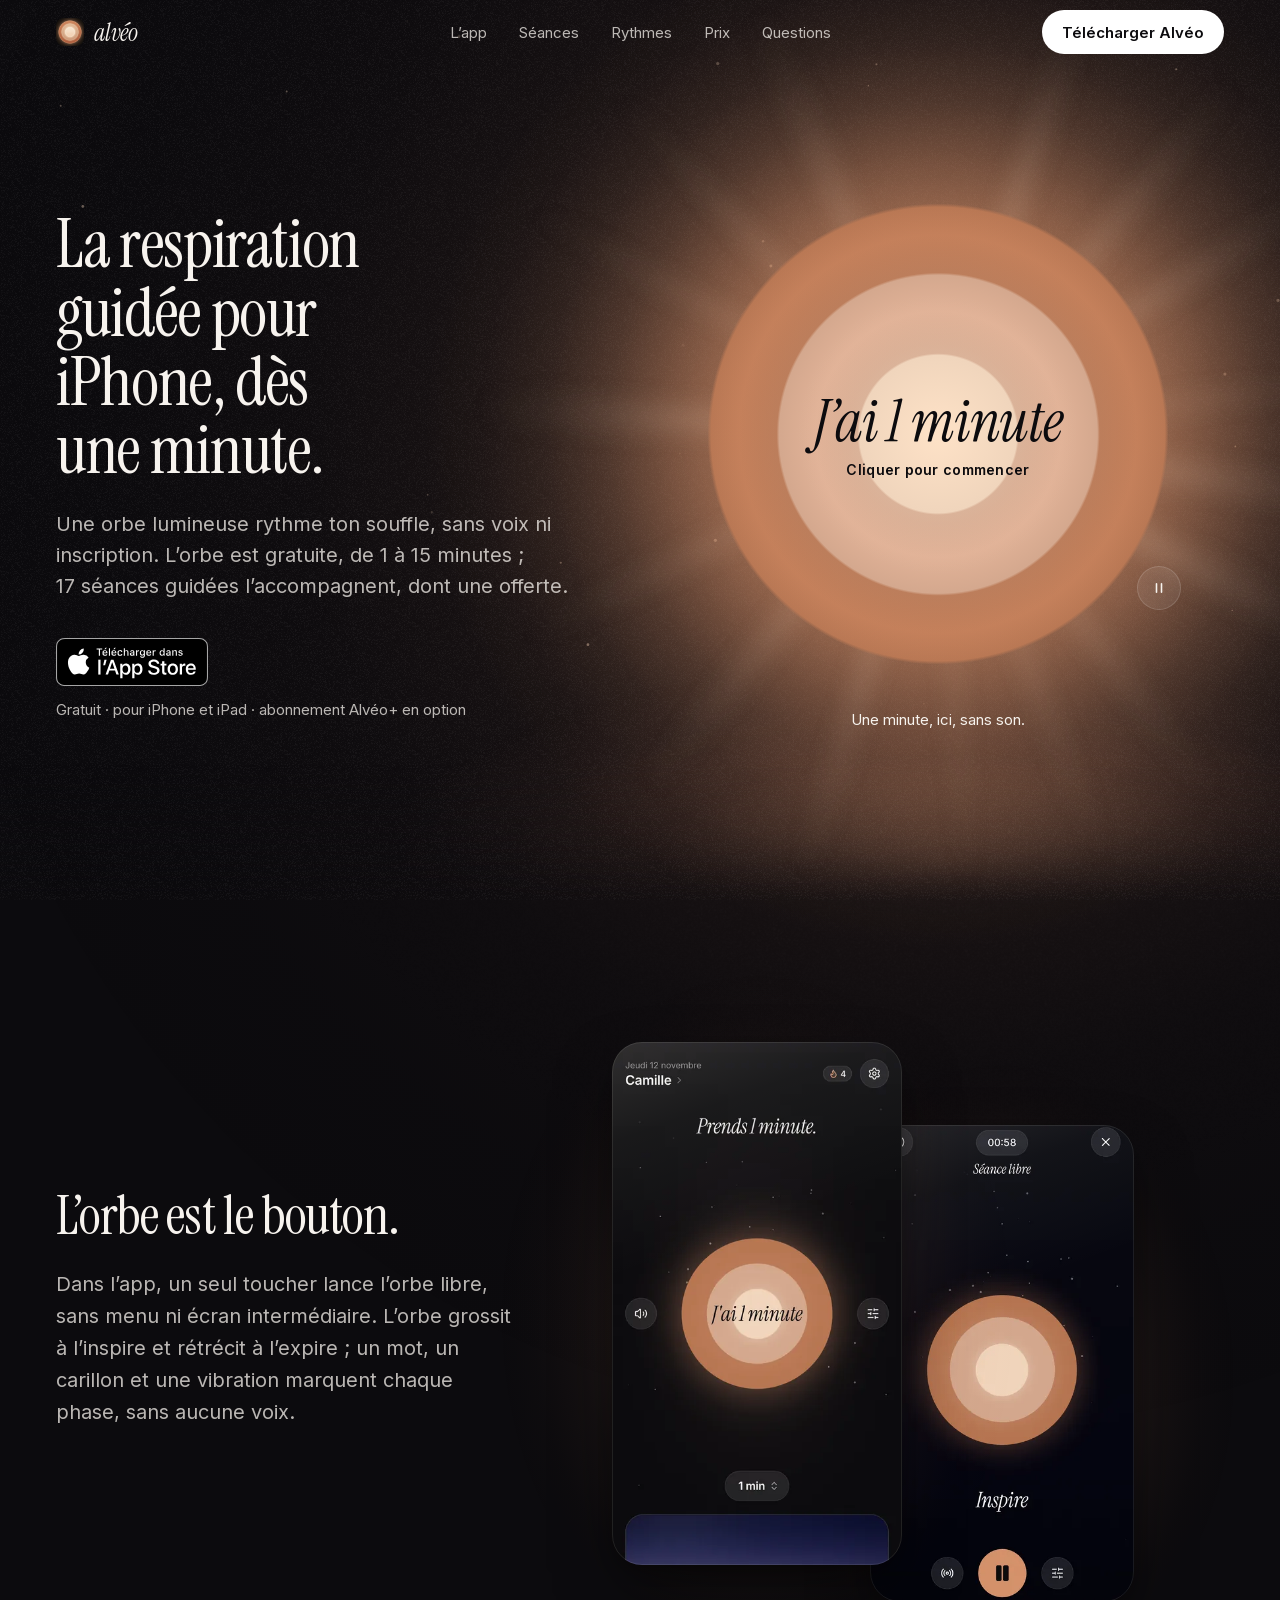
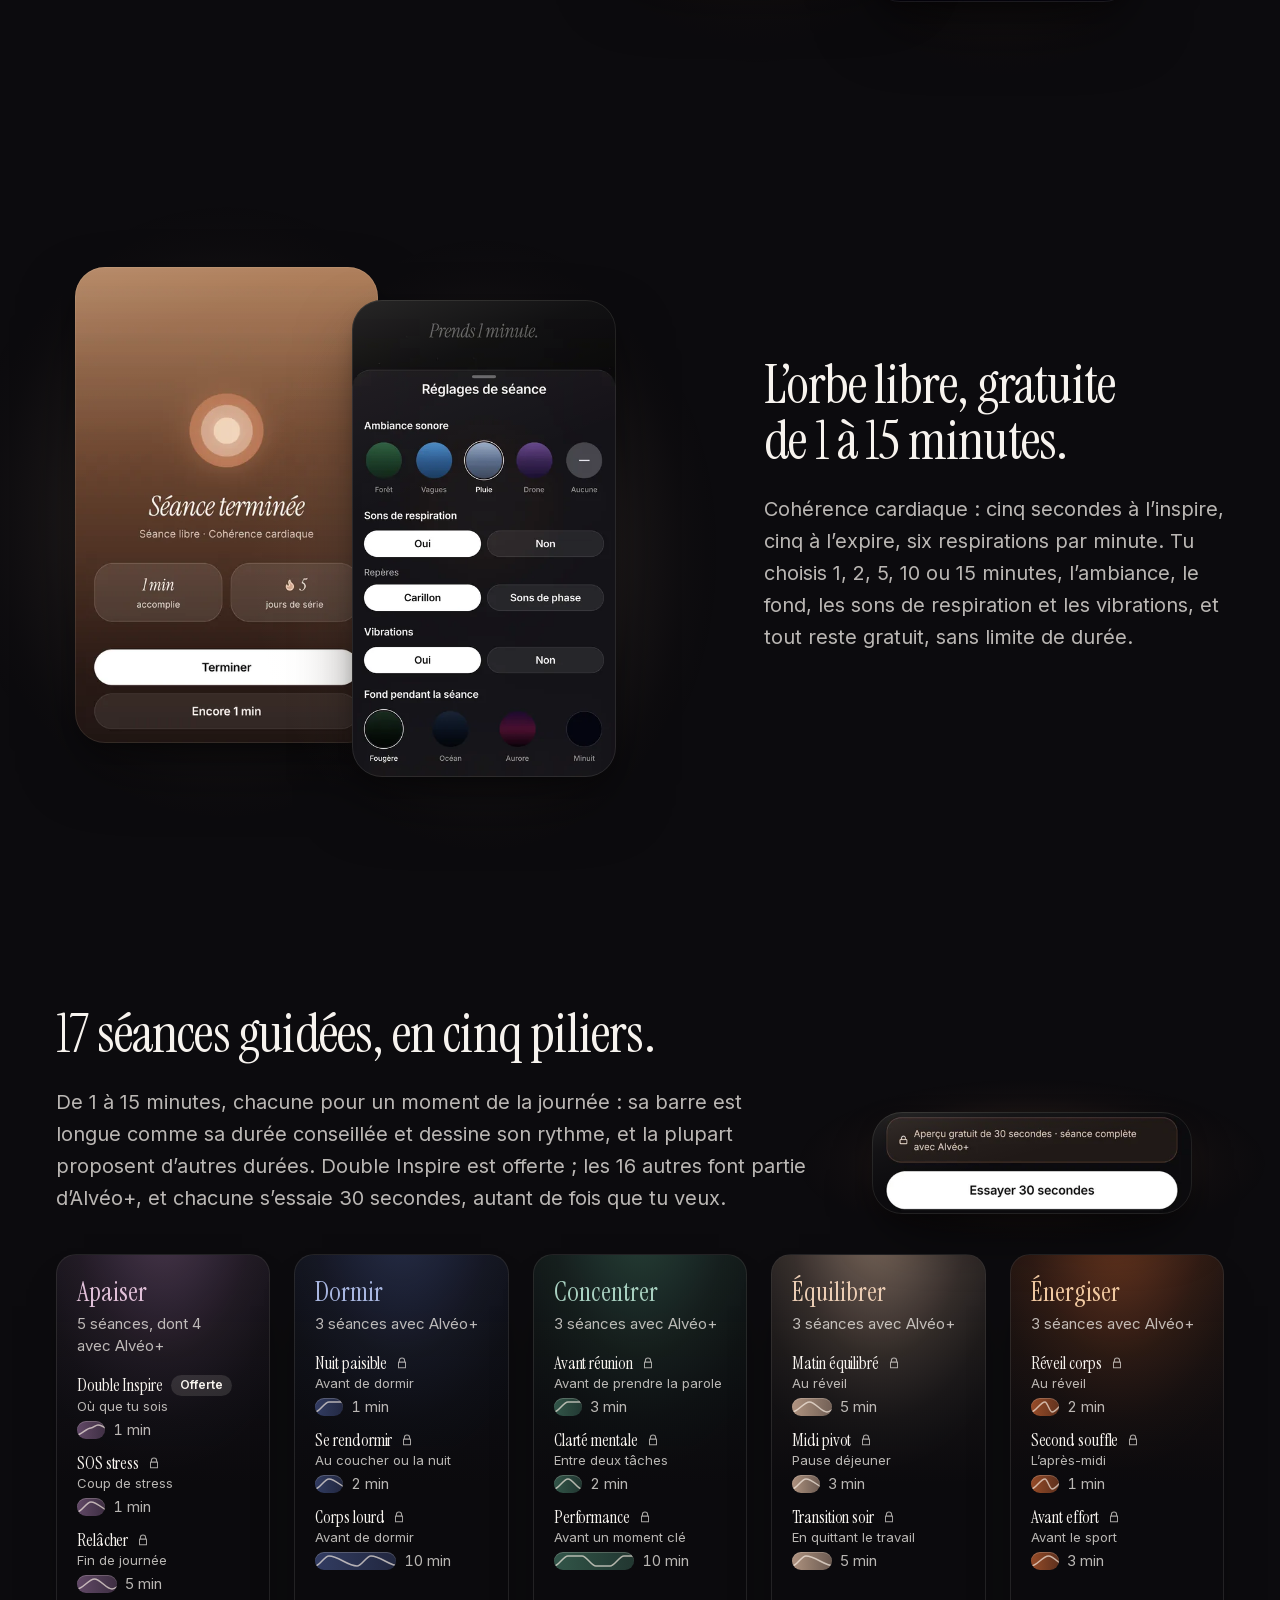
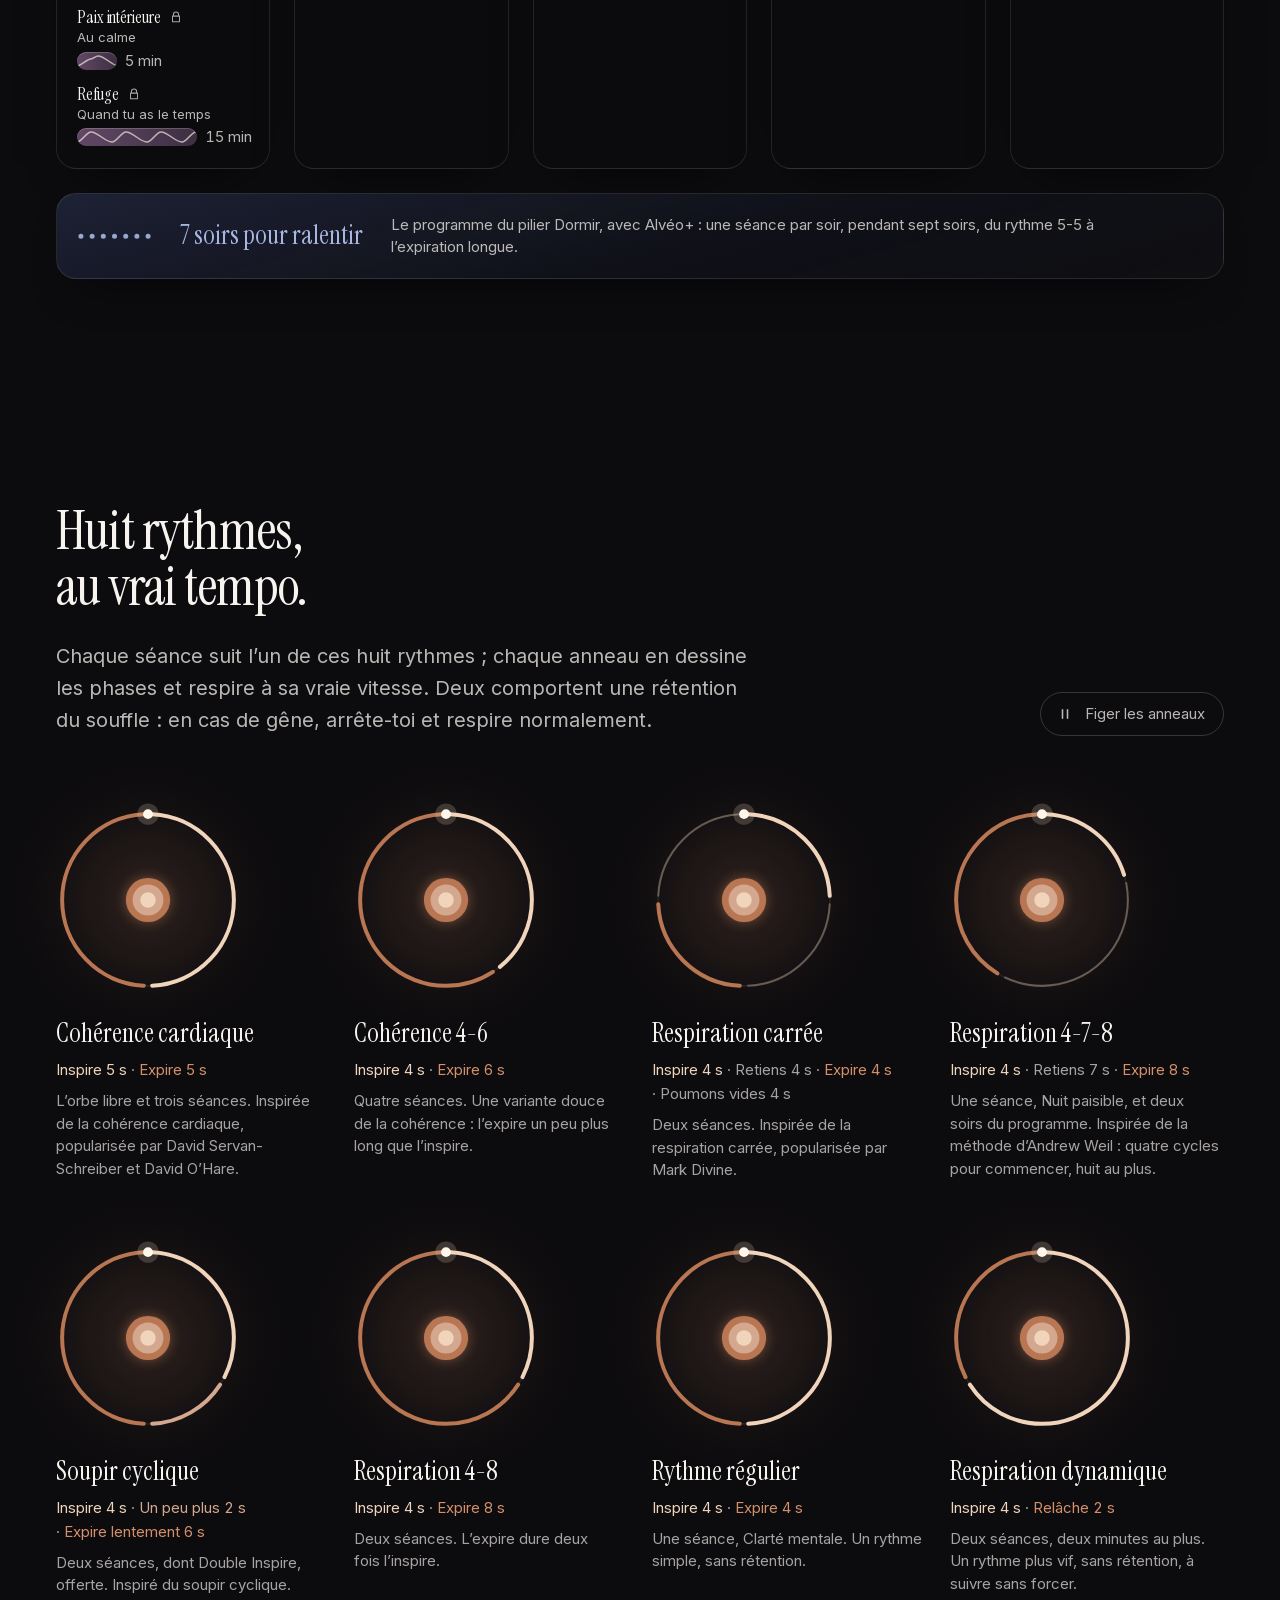
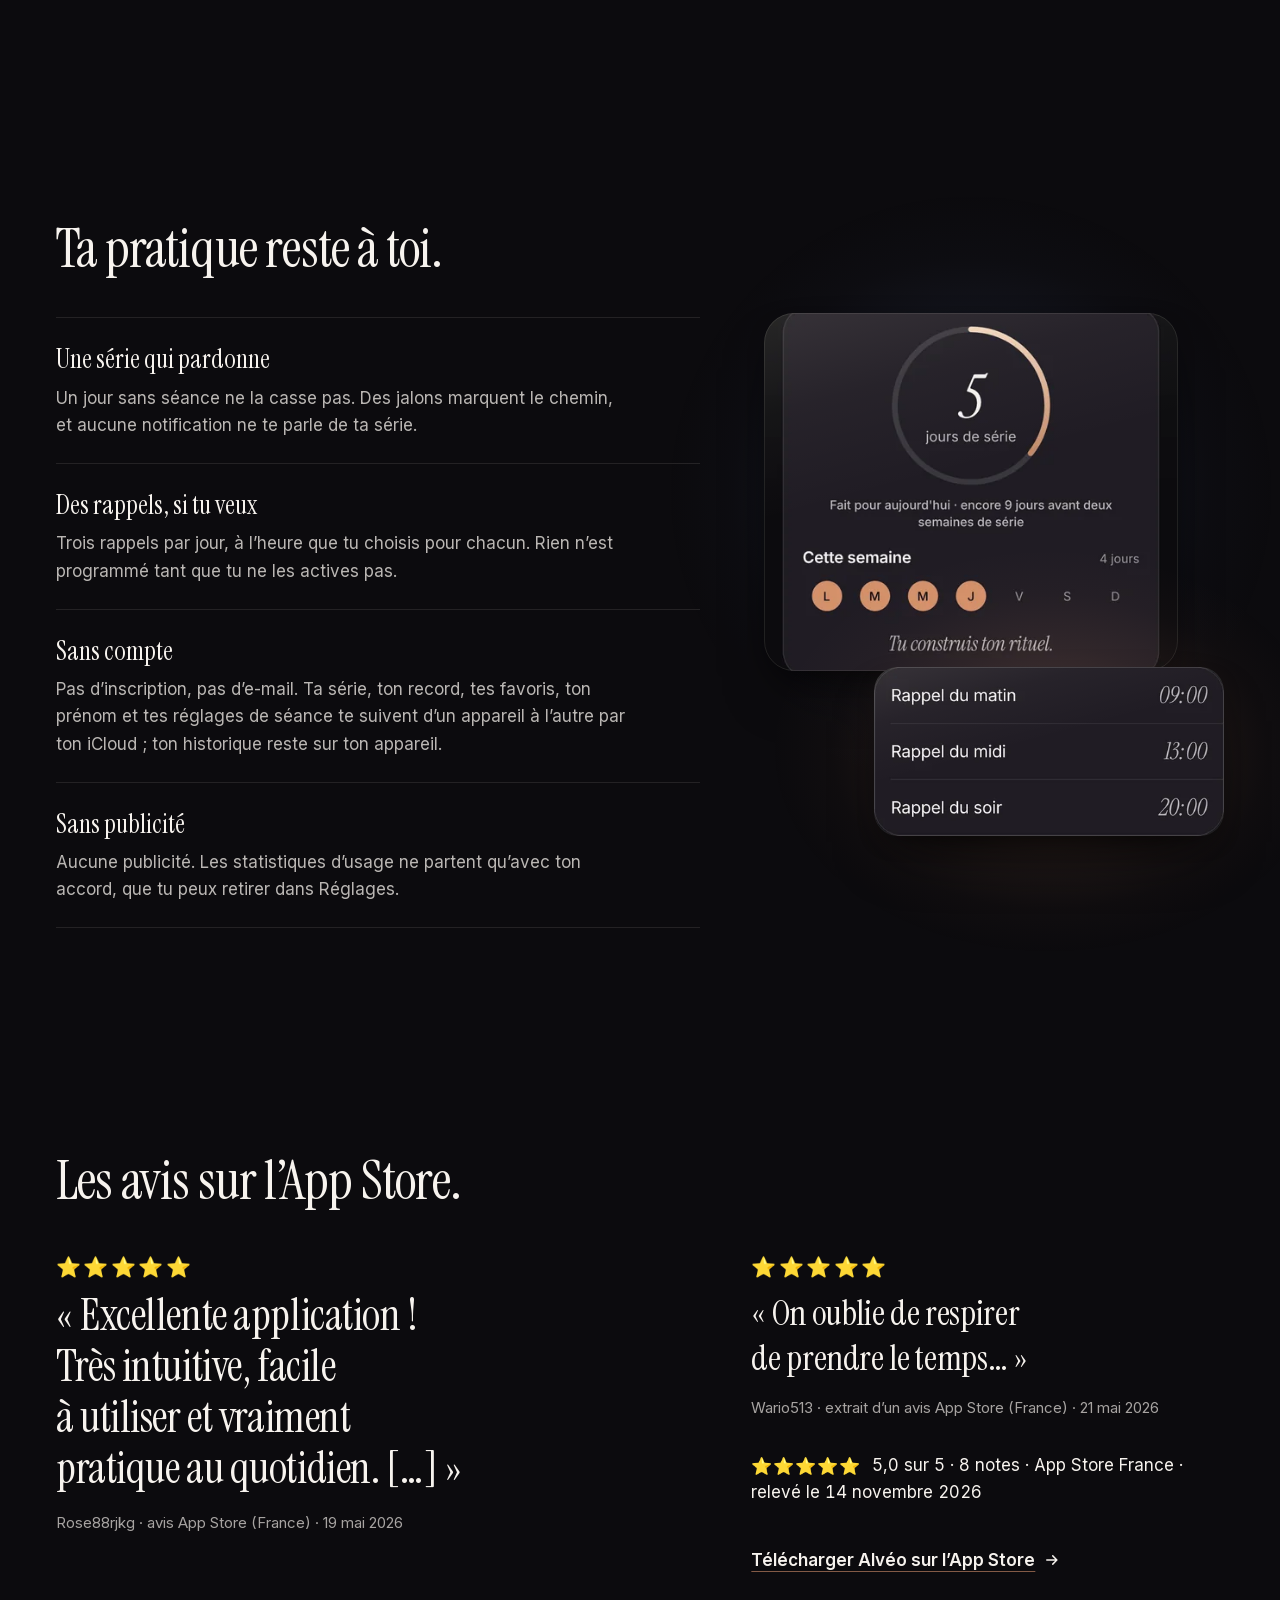
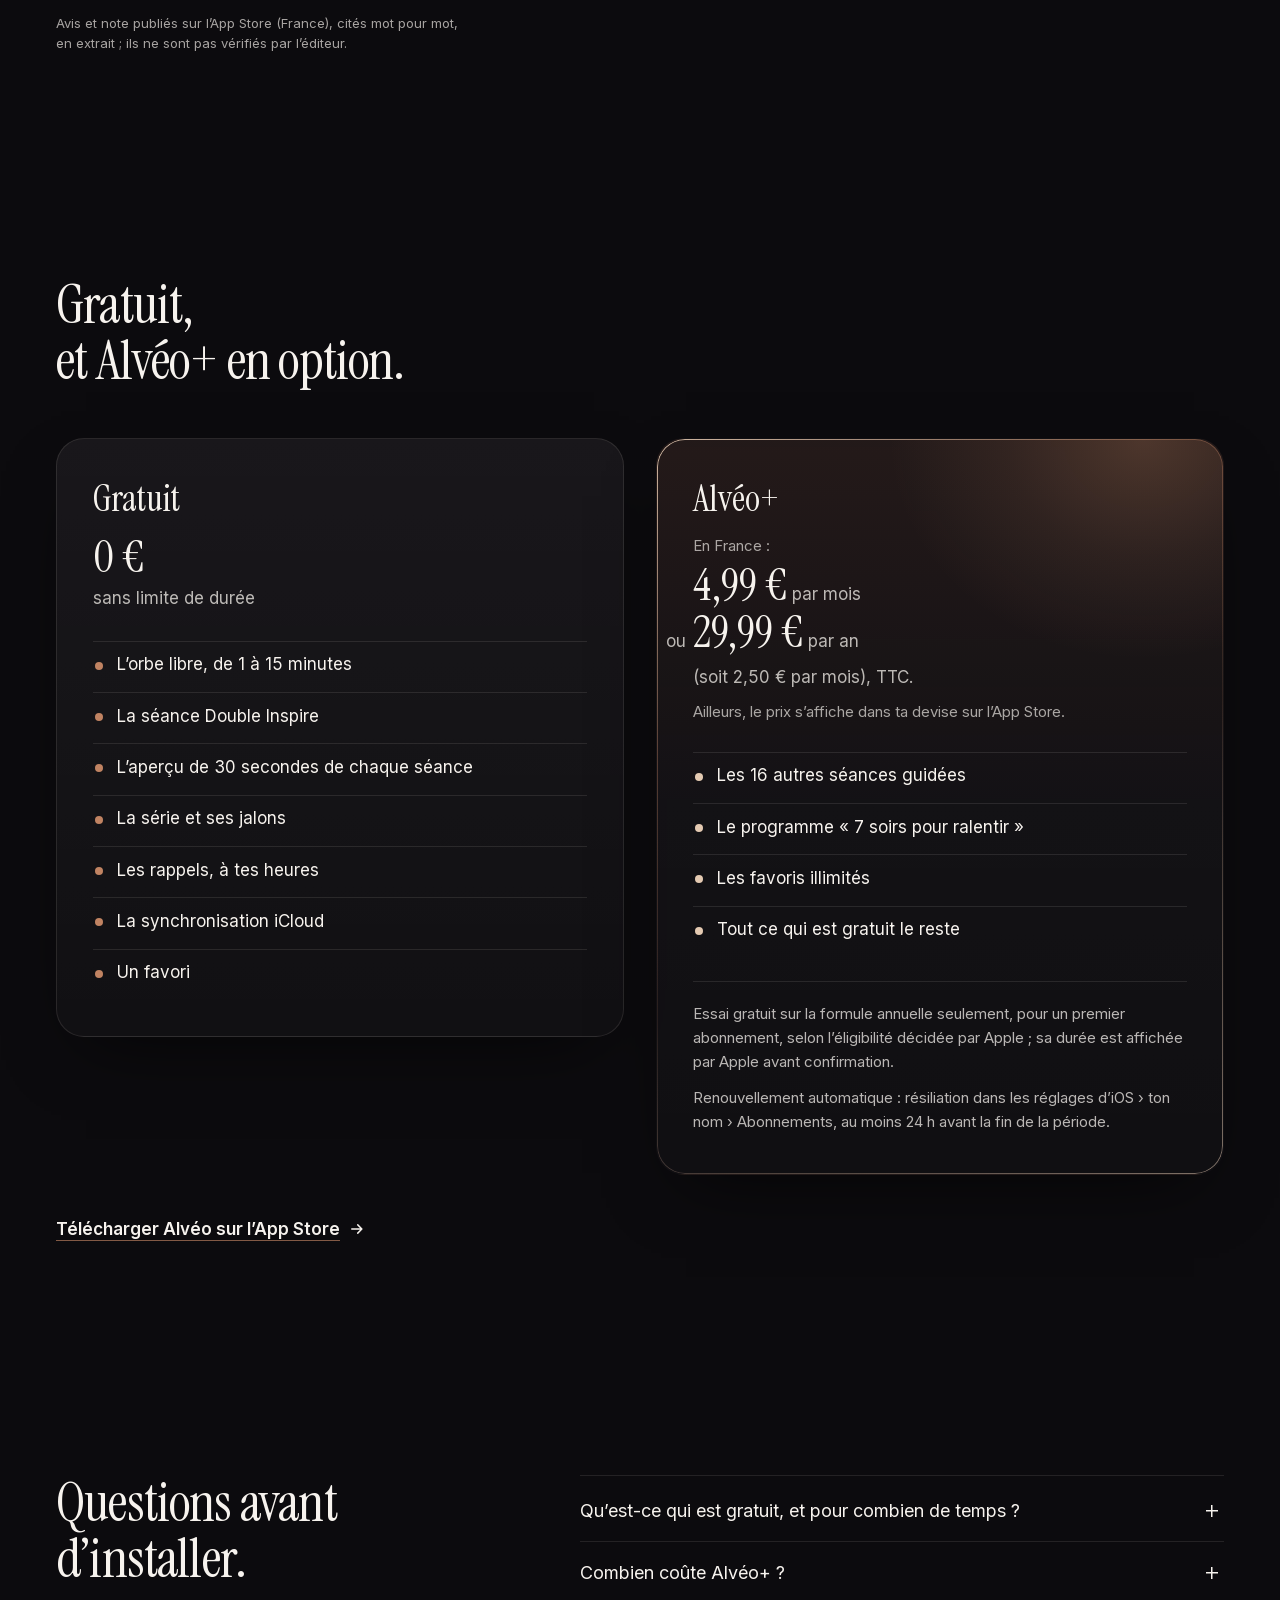
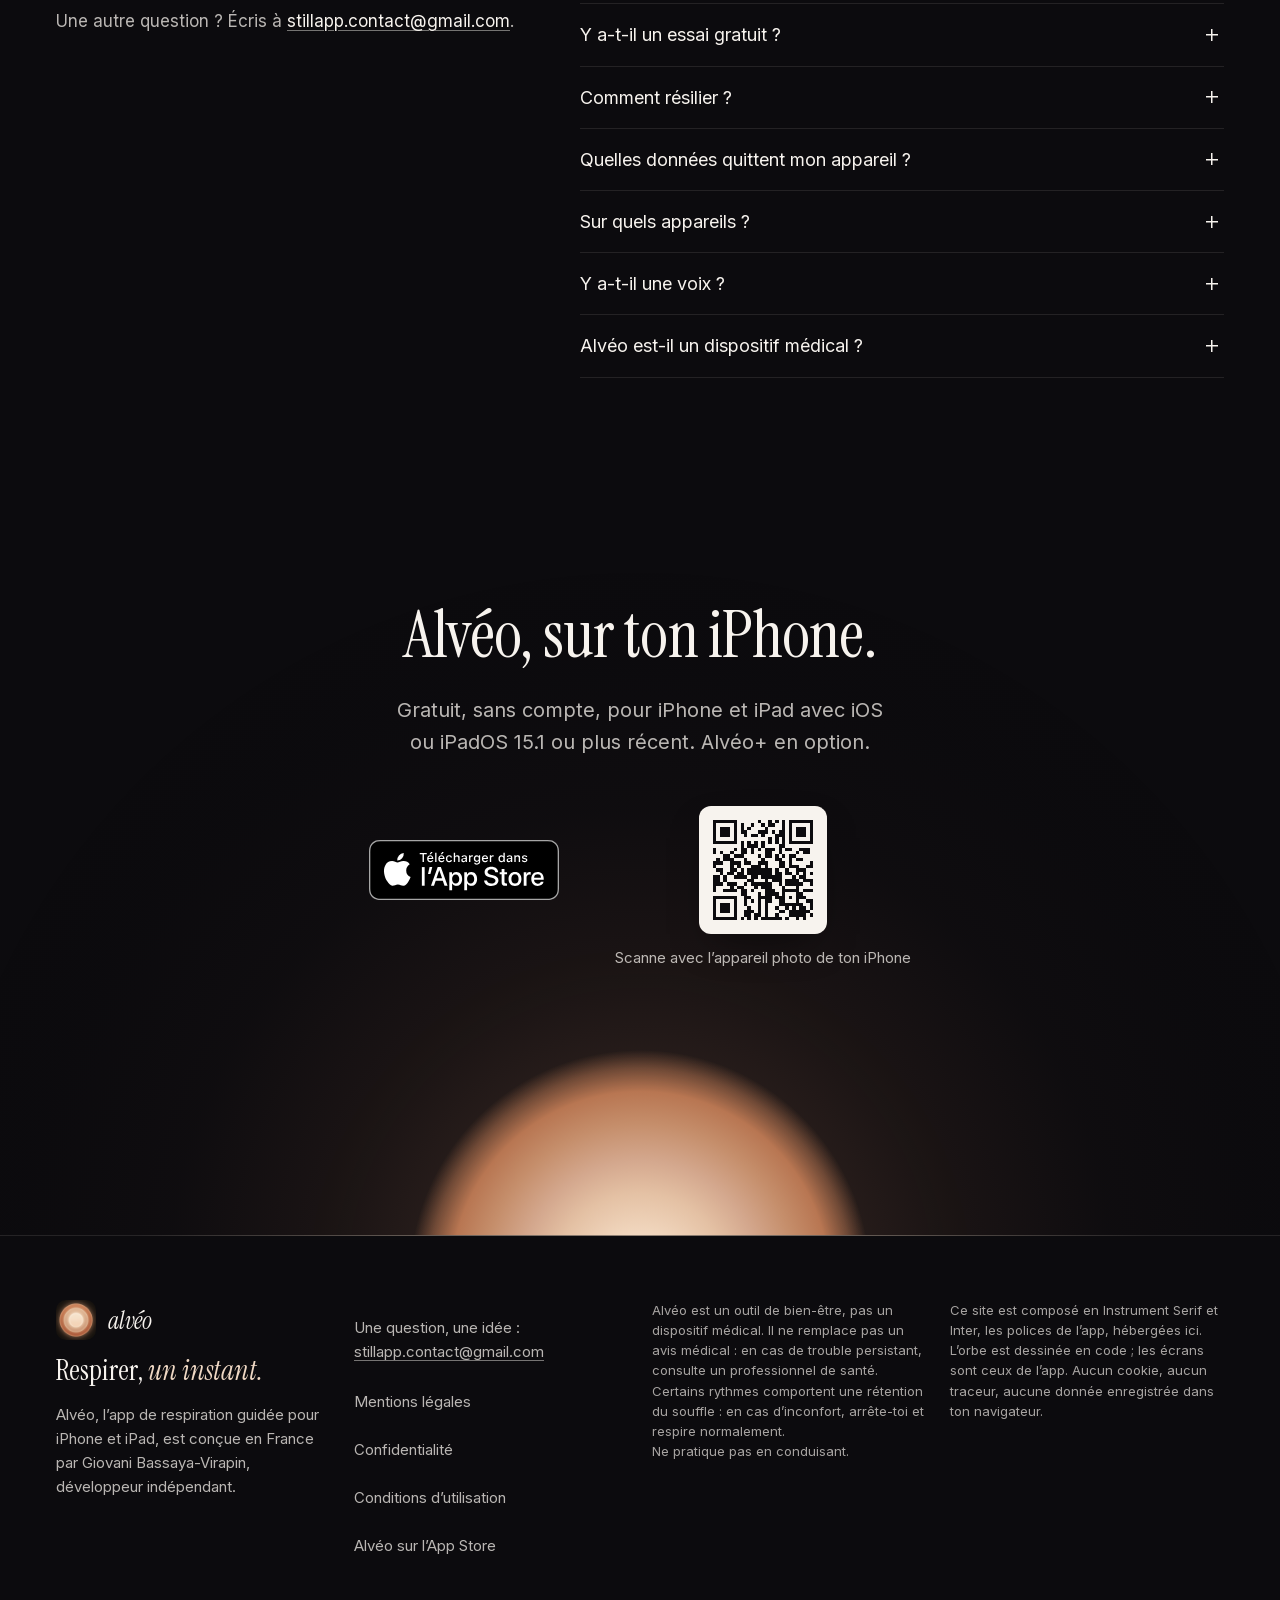
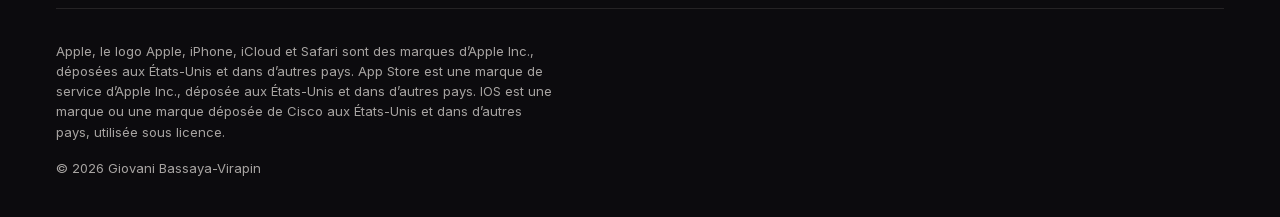
==== commit d1c8bec8: "feat(site) : écrans réels de l'app 1.4.0 Toutes les images d'écran du site montraient la 1.3.1 (« 1 " ====
--- a/index.html
+++ b/index.html
@@ -115,8 +115,8 @@
 <p class="intro">Dans l’app, un seul toucher lance l’orbe libre, sans menu ni écran intermédiaire. L’orbe grossit à l’inspire et rétrécit à l’expire&nbsp;; un mot, un carillon et une vibration marquent chaque phase, sans aucune voix.</p>
 </div>
 <div class="composition" data-entree="ecrans" role="group" aria-label="Deux écrans de l’app">
-<figure class="ecran ecran--accueil plan plan--avant"><img src="/assets/img/e-accueil-440.webp" srcset="/assets/img/e-accueil-440.webp 440w, /assets/img/e-accueil-660.webp 660w, /assets/img/e-accueil-880.webp 880w" sizes="(min-width: 64rem) 25vw, 72vw" width="440" height="795" alt="Accueil de l’app&nbsp;: «&nbsp;1 minute, pour toi.&nbsp;», l’orbe portant «&nbsp;J’ai 1 minute, toucher pour commencer&nbsp;», le sélecteur de durée réglé sur 1&nbsp;min et, en bas, le programme «&nbsp;7 jours pour mieux dormir&nbsp;»." loading="lazy" decoding="async"></figure>
-<figure class="ecran ecran--seance plan plan--milieu"><img src="/assets/img/e-seance-440.webp" srcset="/assets/img/e-seance-440.webp 440w, /assets/img/e-seance-660.webp 660w, /assets/img/e-seance-880.webp 880w" sizes="(min-width: 64rem) 22vw, 52vw" width="440" height="795" alt="Après le toucher, la séance en cours&nbsp;: minuteur 00:48, l’orbe et le mot «&nbsp;Inspire&nbsp;», les boutons vibrations, pause et réglages." loading="lazy" decoding="async"></figure>
+<figure class="ecran ecran--accueil plan plan--avant"><img src="/assets/img/e-accueil-v2-440.webp" srcset="/assets/img/e-accueil-v2-440.webp 440w, /assets/img/e-accueil-v2-660.webp 660w, /assets/img/e-accueil-v2-880.webp 880w" sizes="(min-width: 64rem) 25vw, 72vw" width="440" height="795" alt="Accueil de l’app&nbsp;: «&nbsp;Prends 1 minute.&nbsp;», l’orbe «&nbsp;J’ai 1 minute&nbsp;» entre le bouton du son et celui des réglages de séance, la durée réglée sur 1&nbsp;min et, en bas, le haut de la carte du programme." loading="lazy" decoding="async"></figure>
+<figure class="ecran ecran--seance plan plan--milieu"><img src="/assets/img/e-seance-v2-440.webp" srcset="/assets/img/e-seance-v2-440.webp 440w, /assets/img/e-seance-v2-660.webp 660w, /assets/img/e-seance-v2-880.webp 880w" sizes="(min-width: 64rem) 22vw, 52vw" width="440" height="795" alt="Après le toucher, la séance libre en cours&nbsp;: minuteur 00:58, l’orbe et le mot «&nbsp;Inspire&nbsp;», les boutons vibrations, pause et réglages de séance." loading="lazy" decoding="async"></figure>
 </div>
 </div>
 </section>
@@ -128,8 +128,8 @@
 <p class="intro">Cohérence cardiaque&nbsp;: cinq secondes à l’inspire, cinq à l’expire, six respirations par minute. Tu choisis 1, 2, 5, 10 ou 15&nbsp;minutes, l’ambiance, le fond, les sons de respiration et les vibrations, et tout reste gratuit, sans limite de durée.</p>
 </div>
 <div class="duo" role="group" aria-label="Deux écrans de l’app">
-<figure class="ecran ecran--duree"><img src="/assets/img/e-duree-440.webp" srcset="/assets/img/e-duree-440.webp 440w, /assets/img/e-duree-660.webp 660w, /assets/img/e-duree-880.webp 880w" sizes="(min-width: 64rem) 25vw, 72vw" width="440" height="693" alt="Accueil de l’app, durée ouverte&nbsp;: «&nbsp;Durée de la séance&nbsp;», 1&nbsp;min, 2&nbsp;min, 5&nbsp;min, 10&nbsp;min ou 15&nbsp;min." loading="lazy" decoding="async"></figure>
-<figure class="ecran ecran--reglages"><img src="/assets/img/e-reglages-440.webp" srcset="/assets/img/e-reglages-440.webp 440w, /assets/img/e-reglages-660.webp 660w, /assets/img/e-reglages-880.webp 880w" sizes="(min-width: 64rem) 22vw, 52vw" width="440" height="795" alt="Réglages ouverts pendant la séance&nbsp;: ambiance sonore (Forêt, Vagues, Pluie, Drone, Off), carillons de transition et vibrations (On ou Off), fond pendant la séance (Fougère, Océan, Aurore, Minuit)." loading="lazy" decoding="async"></figure>
+<figure class="ecran ecran--fin"><img src="/assets/img/e-fin-440.webp" srcset="/assets/img/e-fin-440.webp 440w, /assets/img/e-fin-660.webp 660w, /assets/img/e-fin-880.webp 880w" sizes="(min-width: 64rem) 25vw, 72vw" width="440" height="693" alt="Fin d’une séance libre dans l’app&nbsp;: «&nbsp;Séance terminée&nbsp;», «&nbsp;Séance libre&nbsp;· Cohérence cardiaque&nbsp;», 1&nbsp;min accomplie, 5&nbsp;jours de série, puis «&nbsp;Terminer&nbsp;» et «&nbsp;Encore 1&nbsp;min&nbsp;»." loading="lazy" decoding="async"></figure>
+<figure class="ecran ecran--reglages"><img src="/assets/img/e-reglages-v2-440.webp" srcset="/assets/img/e-reglages-v2-440.webp 440w, /assets/img/e-reglages-v2-660.webp 660w, /assets/img/e-reglages-v2-880.webp 880w" sizes="(min-width: 64rem) 22vw, 72vw" width="440" height="795" alt="Réglages de séance ouverts sur l’Accueil&nbsp;: ambiance sonore (Forêt, Vagues, Pluie, Drone, Aucune), sons de respiration (Oui, Non), repères (Carillon, Sons de phase), vibrations (Oui, Non), fond pendant la séance (Fougère, Océan, Aurore, Minuit)." loading="lazy" decoding="async"></figure>
 </div>
 </div>
 </section>
@@ -192,7 +192,7 @@
 <p class="programme__detail">Le programme du pilier Dormir, avec Alvéo+&nbsp;: une séance par soir, pendant sept soirs, du rythme 5-5 à l’expiration longue.</p>
 </div>
 </div>
-<figure class="volet volet--essai"><img src="/assets/img/essai-480.webp" srcset="/assets/img/essai-480.webp 480w, /assets/img/essai-960.webp 960w" sizes="(min-width: 64rem) 22rem, 84vw" width="480" height="139" alt="Bas de l’intro d’une séance Alvéo+ dans l’app&nbsp;: le bouton «&nbsp;Essayer 30 secondes&nbsp;», puis «&nbsp;Plus tard&nbsp;»." loading="lazy" decoding="async"></figure>
+<figure class="volet volet--essai"><img src="/assets/img/essai-v2-480.webp" srcset="/assets/img/essai-v2-480.webp 480w, /assets/img/essai-v2-960.webp 960w" sizes="(min-width: 64rem) 22rem, 84vw" width="480" height="153" alt="Bas de l’intro d’une séance Alvéo+ dans l’app&nbsp;: «&nbsp;Aperçu gratuit de 30 secondes&nbsp;· séance complète avec Alvéo+&nbsp;», puis le bouton «&nbsp;Essayer 30 secondes&nbsp;»." loading="lazy" decoding="async"></figure>
 </div>
 </section>
 
@@ -230,8 +230,8 @@
 </dl>
 </div>
 <div class="suivi__scene" role="group" aria-label="Deux vues de l’app">
-<figure class="volet volet--calendrier"><img src="/assets/img/calendrier-480.webp" srcset="/assets/img/calendrier-480.webp 480w, /assets/img/calendrier-720.webp 720w, /assets/img/calendrier-960.webp 960w" sizes="(min-width: 64rem) 30vw, 84vw" width="480" height="510" alt="Profil dans l’app&nbsp;: le calendrier de novembre 2026, quinze jours de séance marqués d’un disque sable, aujourd’hui entouré." loading="lazy" decoding="async"></figure>
-<figure class="volet volet--rappels"><img src="/assets/img/rappels-480.webp" srcset="/assets/img/rappels-480.webp 480w, /assets/img/rappels-960.webp 960w" sizes="(min-width: 64rem) 26vw, 76vw" width="480" height="225" alt="Horaires des rappels dans l’app&nbsp;: rappel du matin 09:00, rappel du midi 13:00, rappel du soir 20:00." loading="lazy" decoding="async"></figure>
+<figure class="volet volet--profil"><img src="/assets/img/profil-480.webp" srcset="/assets/img/profil-480.webp 480w, /assets/img/profil-720.webp 720w, /assets/img/profil-960.webp 960w" sizes="(min-width: 64rem) 30vw, 84vw" width="480" height="415" alt="Profil dans l’app&nbsp;: 5&nbsp;jours de série dans un anneau, «&nbsp;Fait pour aujourd’hui&nbsp;· encore 9&nbsp;jours avant deux semaines de série&nbsp;», les jours de la semaine avec séance et «&nbsp;Tu construis ton rituel.&nbsp;»" loading="lazy" decoding="async"></figure>
+<figure class="volet volet--rappels"><img src="/assets/img/rappels-v2-480.webp" srcset="/assets/img/rappels-v2-480.webp 480w, /assets/img/rappels-v2-960.webp 960w" sizes="(min-width: 64rem) 26vw, 76vw" width="480" height="233" alt="Horaires des rappels dans l’app&nbsp;: rappel du matin 09:00, rappel du midi 13:00, rappel du soir 20:00." loading="lazy" decoding="async"></figure>
 </div>
 </div>
 </section>
--- a/styles.css
+++ b/styles.css
@@ -348,7 +348,7 @@
 .app__grille{display:grid;row-gap:3rem}
 .composition,.duo{position:relative;width:min(100%,30rem);margin-inline:auto;aspect-ratio:1/1.5}
 .composition .ecran,.duo .ecran{position:absolute}
-.ecran--accueil,.ecran--duree{left:10%;top:0;width:80%;z-index:2}
+.ecran--accueil,.ecran--fin{left:10%;top:0;width:80%;z-index:2}
 .ecran--seance{left:53%;top:15%;width:58%;z-index:1}
 @media (min-width:64rem){
 .app__grille{grid-template-columns:5fr 7fr;column-gap:4rem;align-items:center}
@@ -357,12 +357,13 @@
 .ecran--seance{left:45%;top:19%;width:41%}
 }
 
-/* L'ORBE LIBRE */
+/* L'ORBE LIBRE : sous 64rem, les réglages de séance seuls (le bord droit de la fin porterait du texte) */
 .libre__grille{display:grid;row-gap:3rem}
-.duo{aspect-ratio:1/1.37}
-.ecran--reglages{left:48%;top:13%;width:58%;z-index:1}
+.duo{aspect-ratio:1/1.45}
+.duo .ecran--fin{display:none}
+.ecran--reglages{left:10%;top:0;width:80%;z-index:2}
 .duo .ecran::before{--lh:var(--sable-clair)}
-@media (min-width:64rem){.libre__grille{grid-template-columns:7fr 5fr;column-gap:4rem;align-items:center}.libre__textes{order:2}.duo{order:1;width:100%;aspect-ratio:1/.86}.ecran--duree{left:3%;top:7%;width:47%;z-index:1}.ecran--reglages{left:46%;top:13%;width:41%;z-index:2}}
+@media (min-width:64rem){.libre__grille{grid-template-columns:7fr 5fr;column-gap:4rem;align-items:center}.libre__textes{order:2}.duo{order:1;width:100%;aspect-ratio:1/.86}.duo .ecran--fin{display:block;left:3%;top:7%;width:47%;z-index:1}.ecran--reglages{left:46%;top:13%;width:41%;z-index:2}}
 
 /* LES SÉANCES : une carte par pilier, une barre par séance (longueur = durée, motif = rythme) */
 .seances__grille{display:grid;grid-template-columns:minmax(0,1fr)}
@@ -467,10 +468,10 @@
 .volet::before{content:"";position:absolute;z-index:-1;inset:-34% -24%;background:radial-gradient(closest-side,rgba(var(--lh),.3),rgba(var(--lh),.19) 26%,rgba(var(--lh),.09) 52%,rgba(var(--lh),.025) 78%,transparent)}
 .volet img{width:100%;border-radius:var(--rayon-ecran);outline:1px solid rgba(var(--ivoire),.09);outline-offset:-1px;box-shadow:0 30px 60px -24px rgba(var(--noir),.8),0 10px 24px -12px rgba(var(--noir),.55);background:#0E0D11}
 .volet::after{content:"";position:absolute;inset:0;border-radius:var(--rayon-ecran);background:linear-gradient(165deg,rgba(var(--ivoire),.1) 0%,rgba(var(--ivoire),.03) 22%,transparent 45%);pointer-events:none}
-.volet--calendrier{--lh:96,124,186;width:90%}
-.volet--rappels{z-index:2;justify-self:end;width:76%;margin-top:-15%}
+.volet--profil{--lh:96,124,186;width:90%}
+.volet--rappels{z-index:2;justify-self:end;width:76%;margin-top:-1%}
 .volet--rappels::before{inset:-70% -30%}
-.volet--rappels img,.volet--rappels::after{border-radius:5.25%/11.2%}
+.volet--rappels img,.volet--rappels::after{border-radius:6.8%/14%}
 @media (min-width:48rem){.fait{grid-template-columns:14rem minmax(0,1fr);column-gap:2rem}}
 @media (min-width:64rem){.suivi__grille{grid-template-columns:7fr 5fr;column-gap:4rem;align-items:center}.fait{grid-template-columns:1fr}.suivi__scene{width:100%}}
 
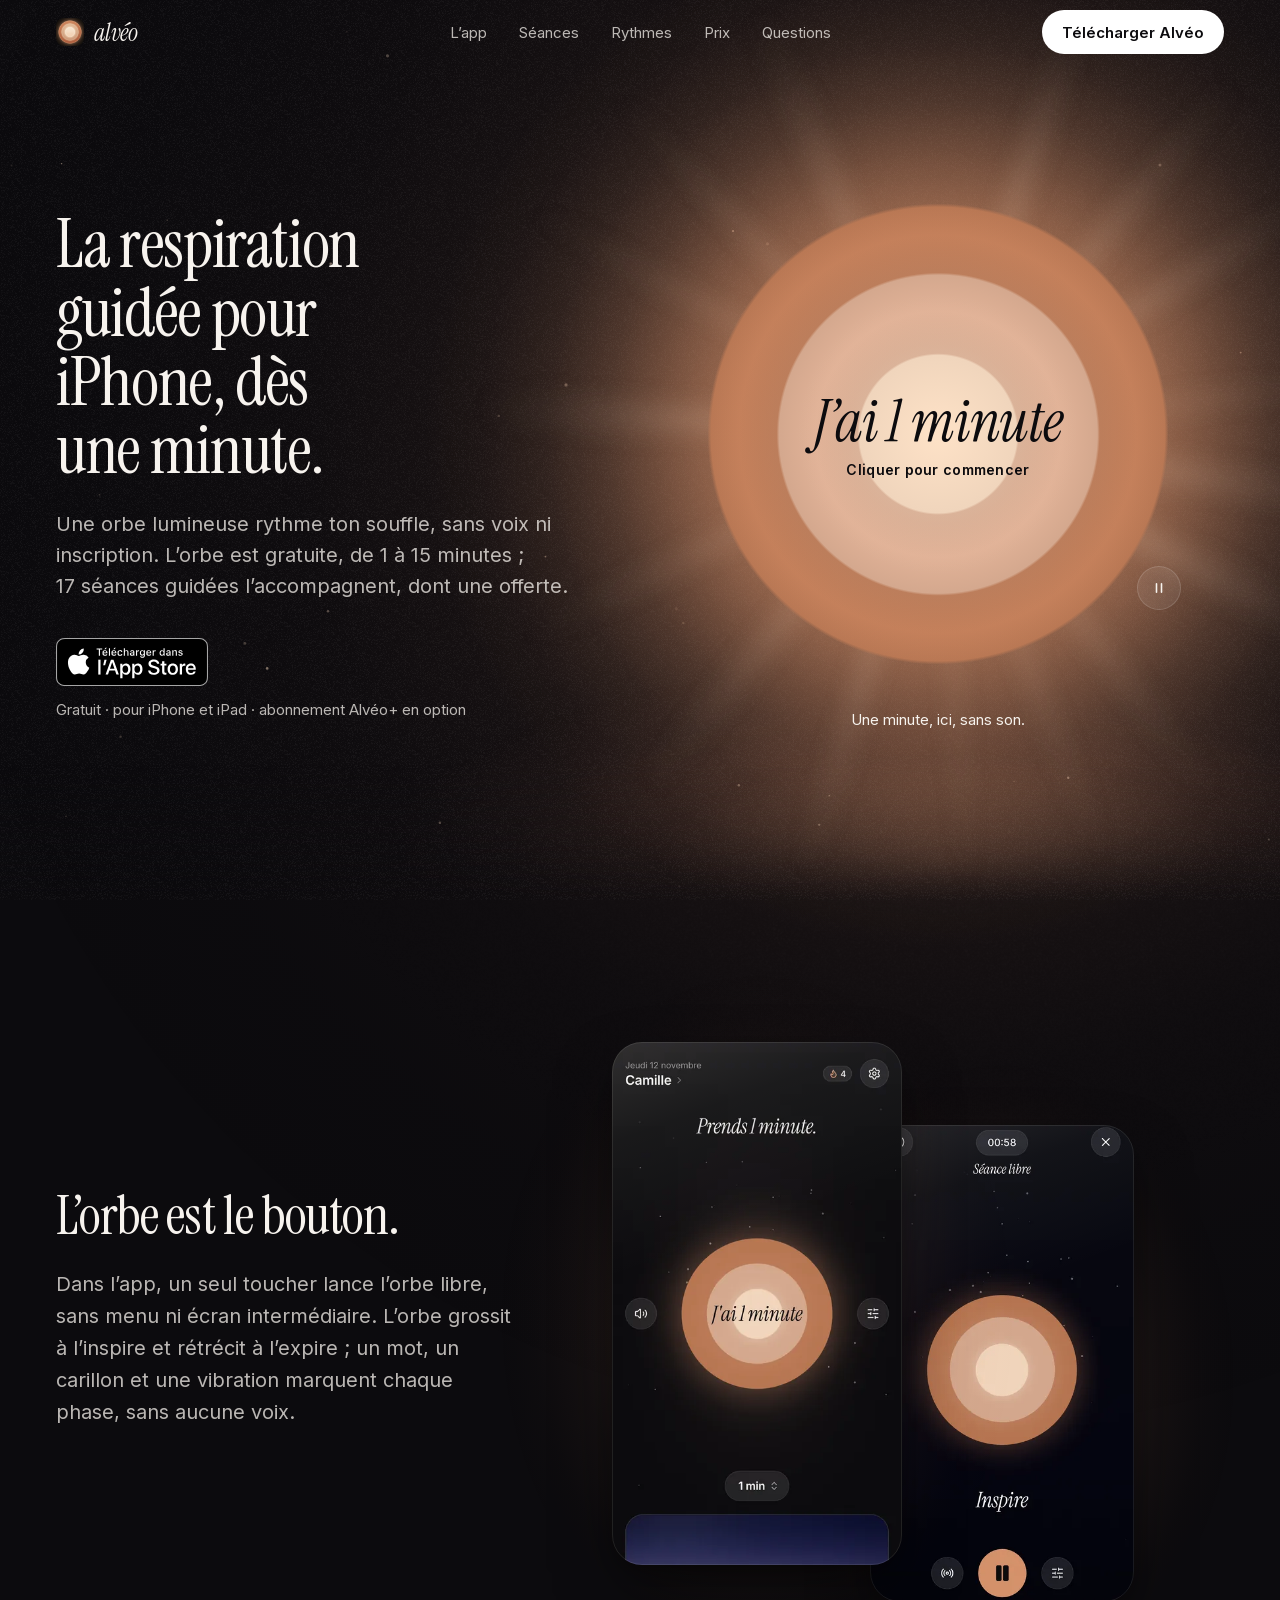
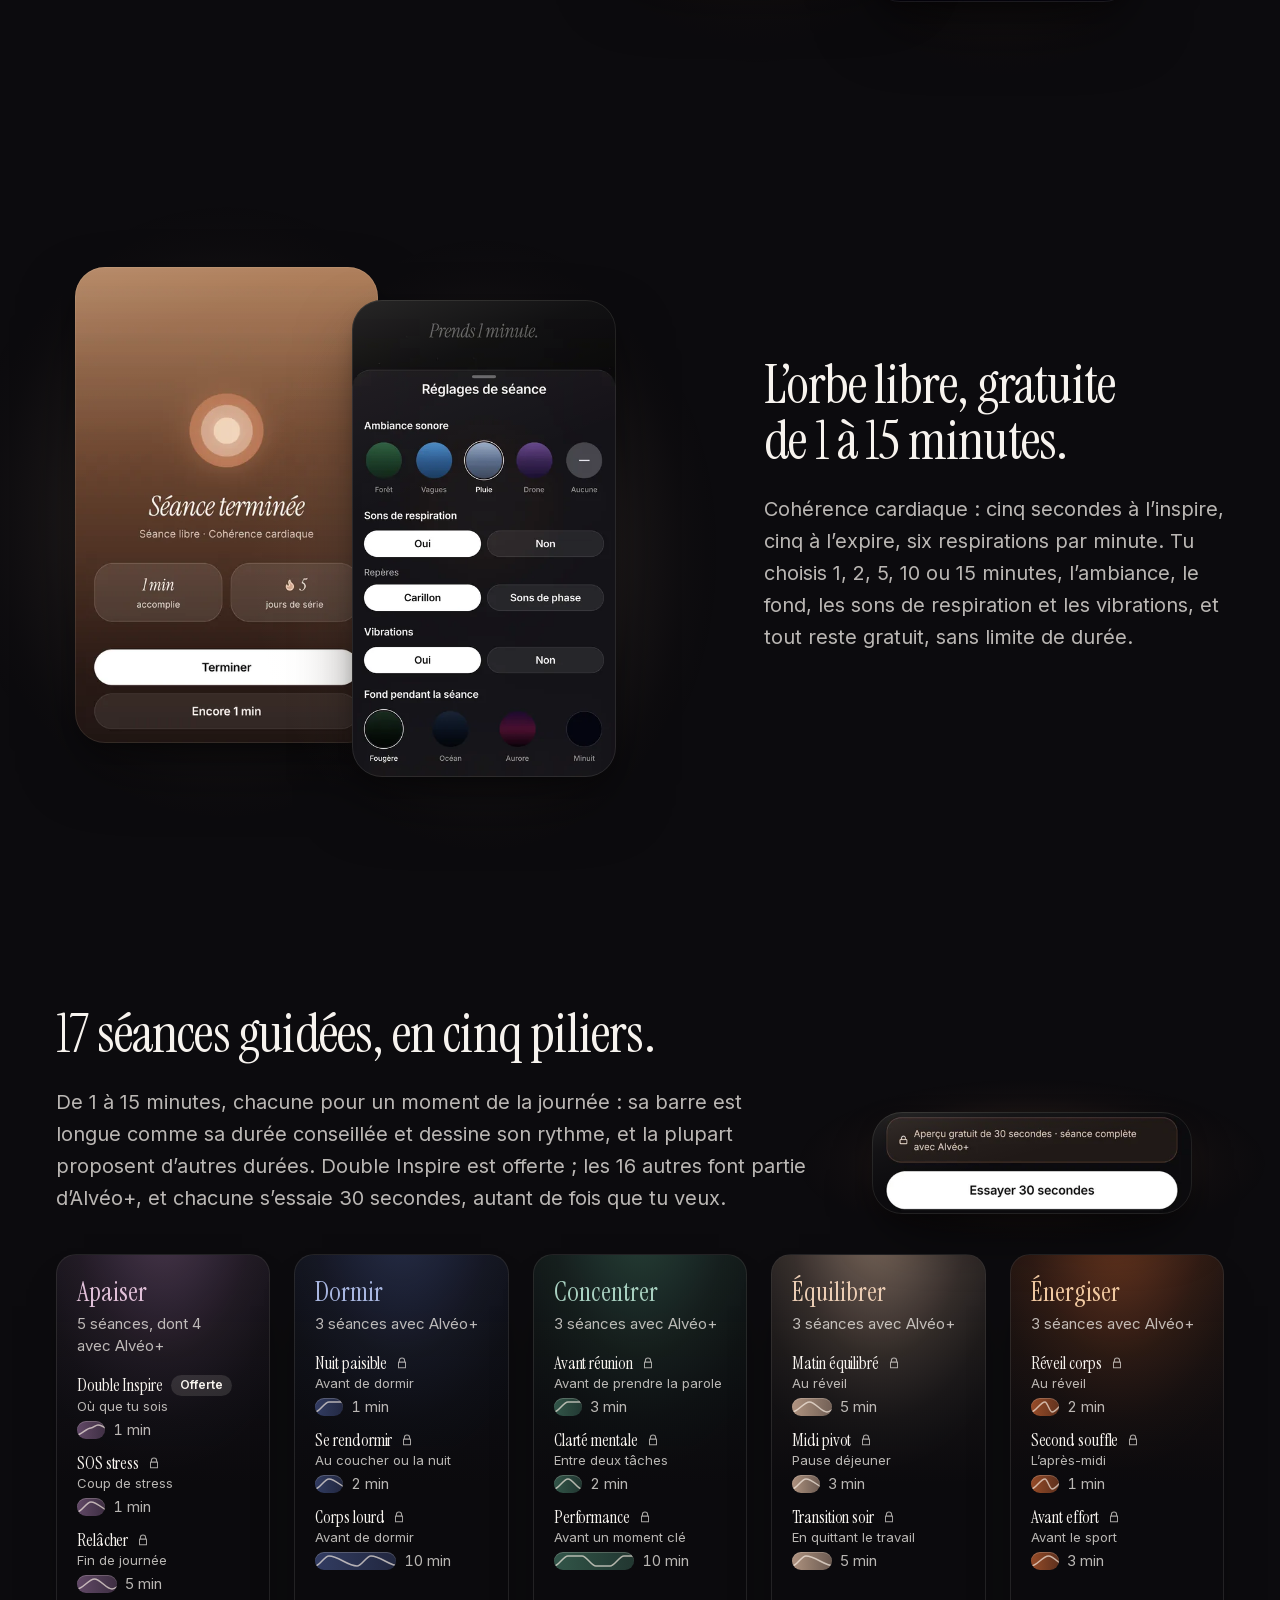
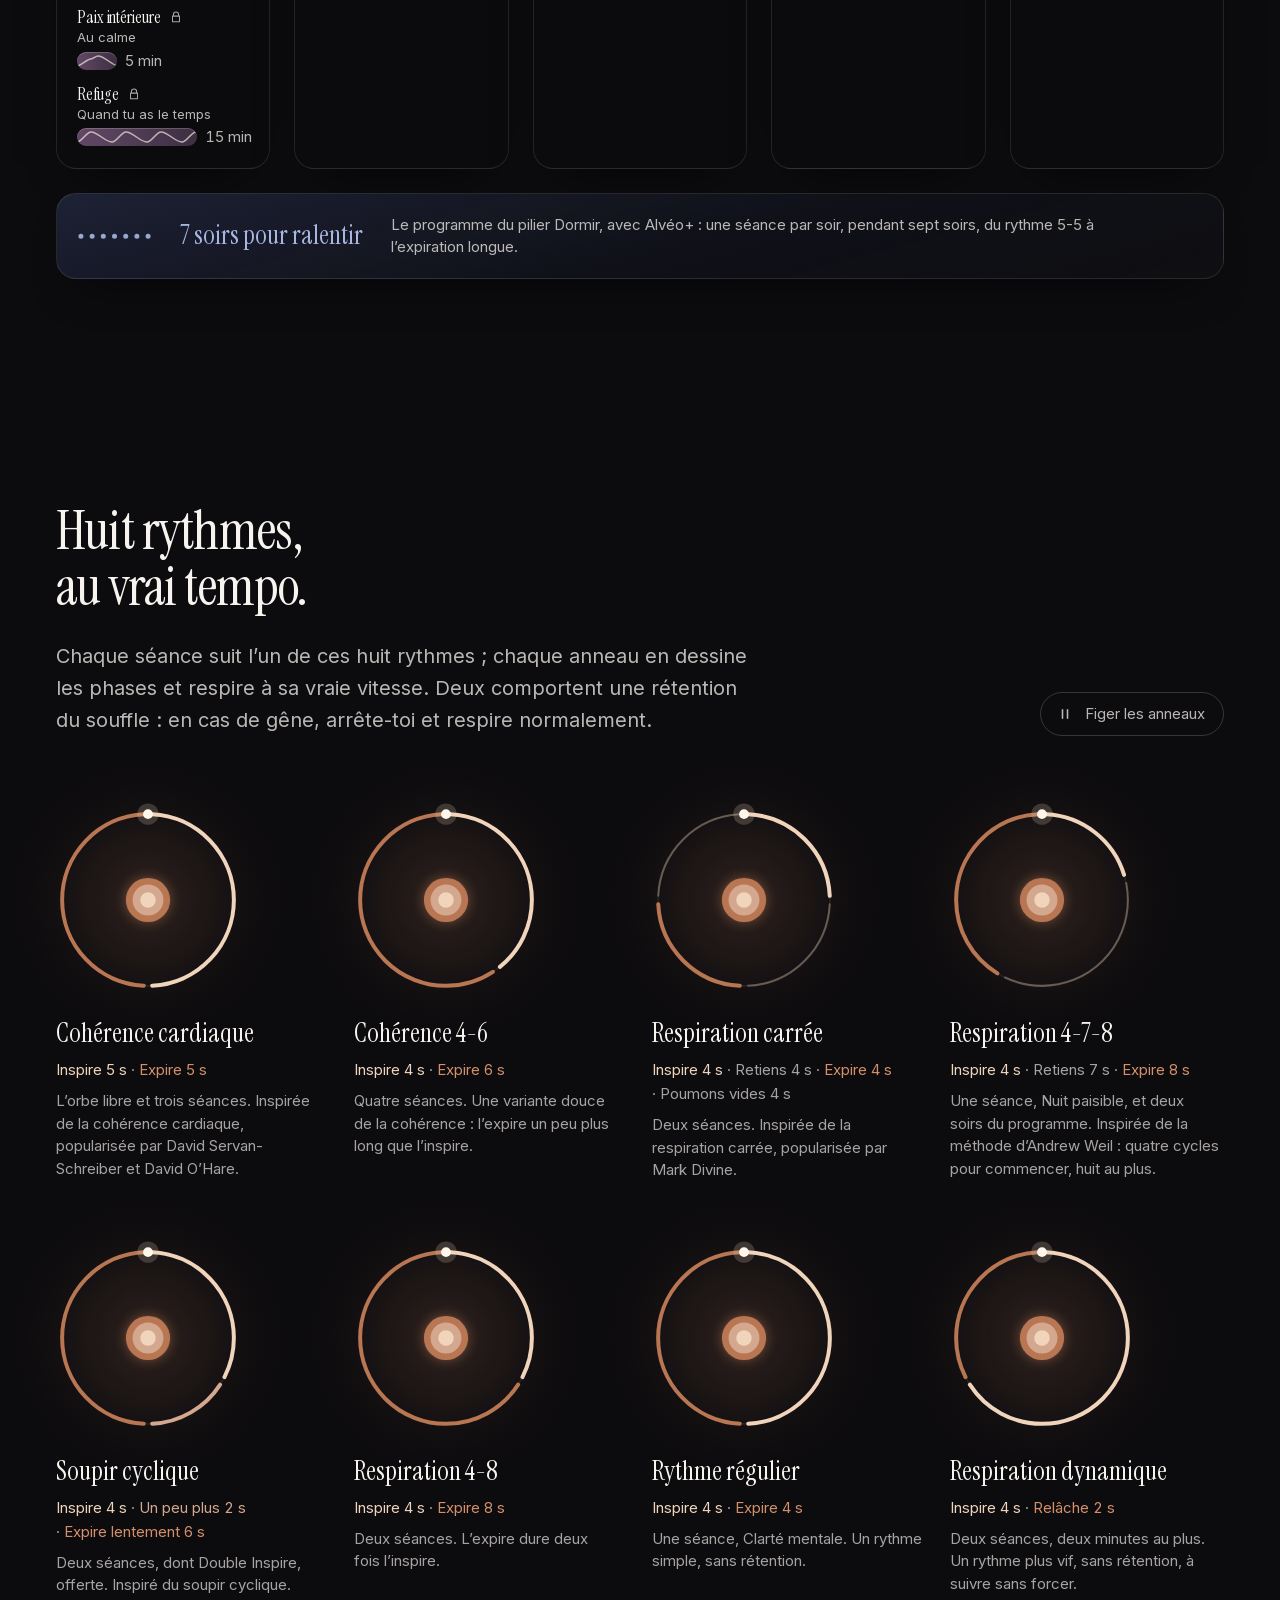
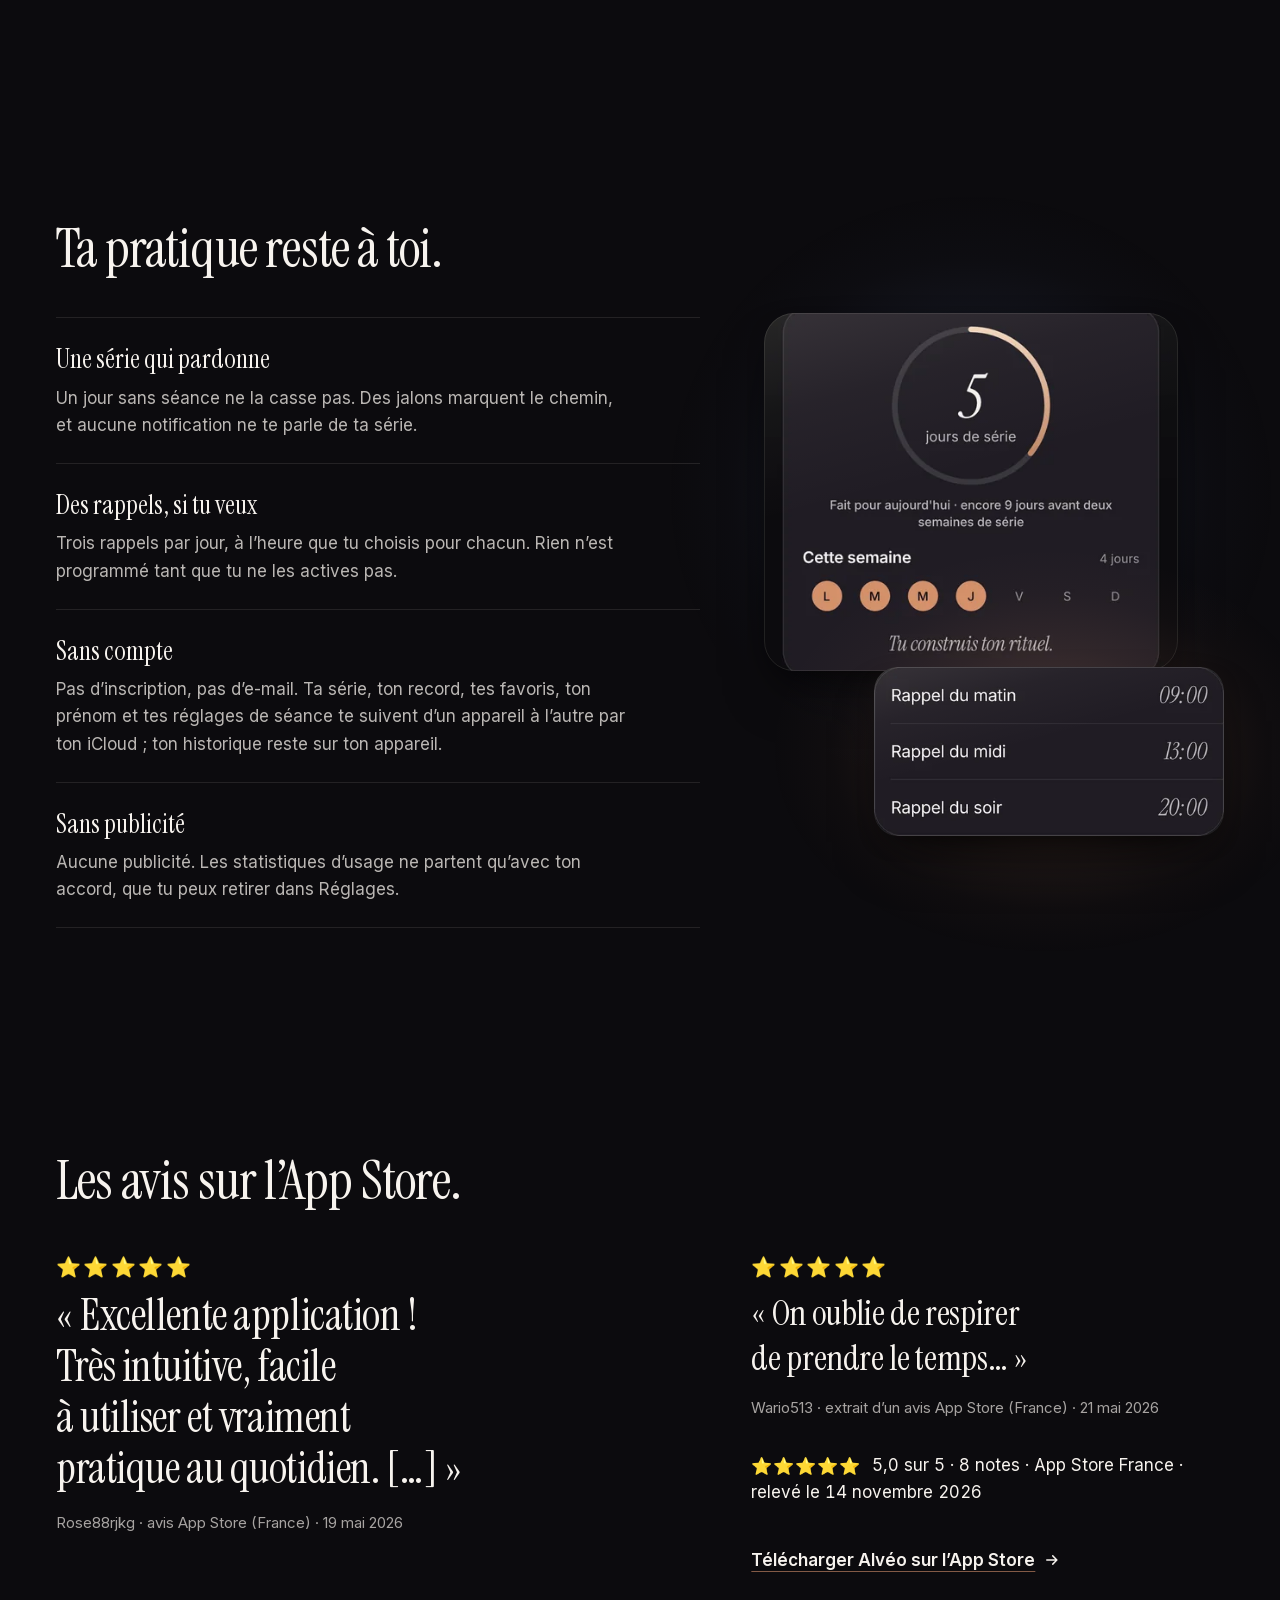
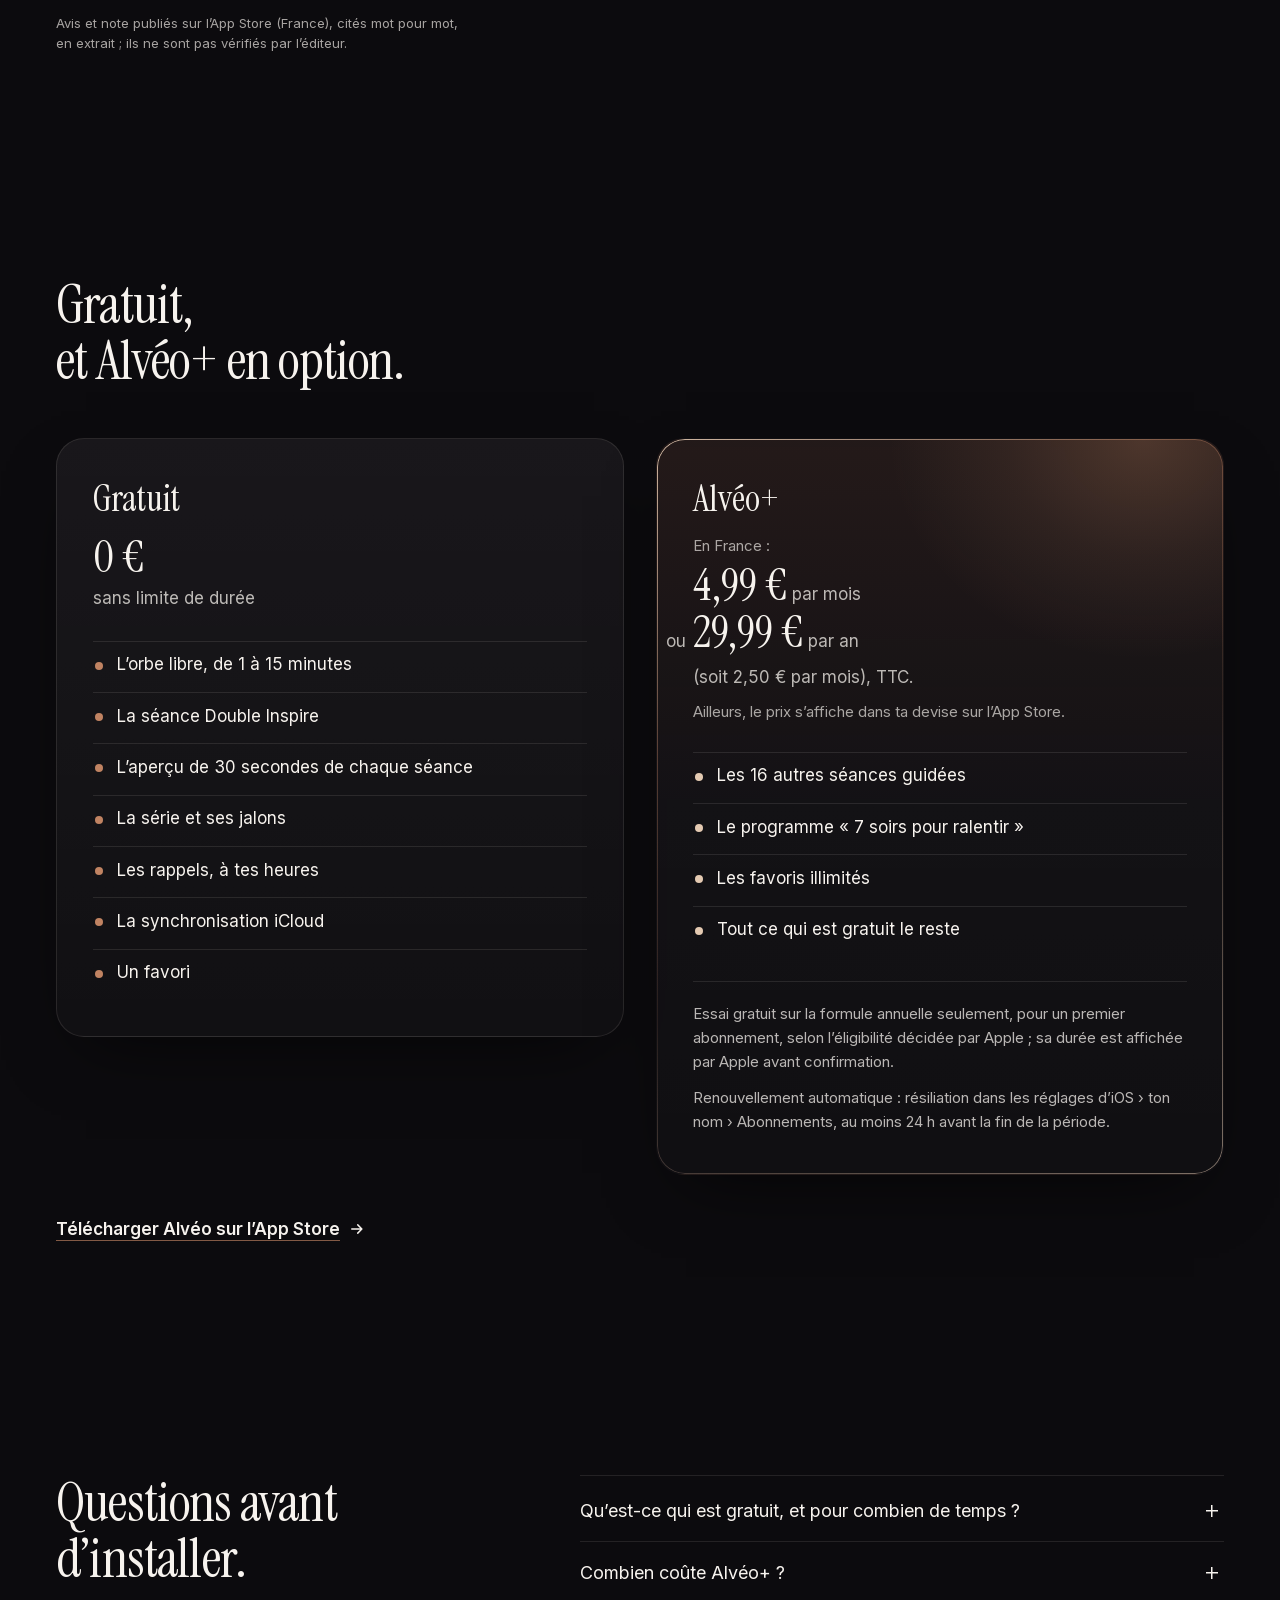
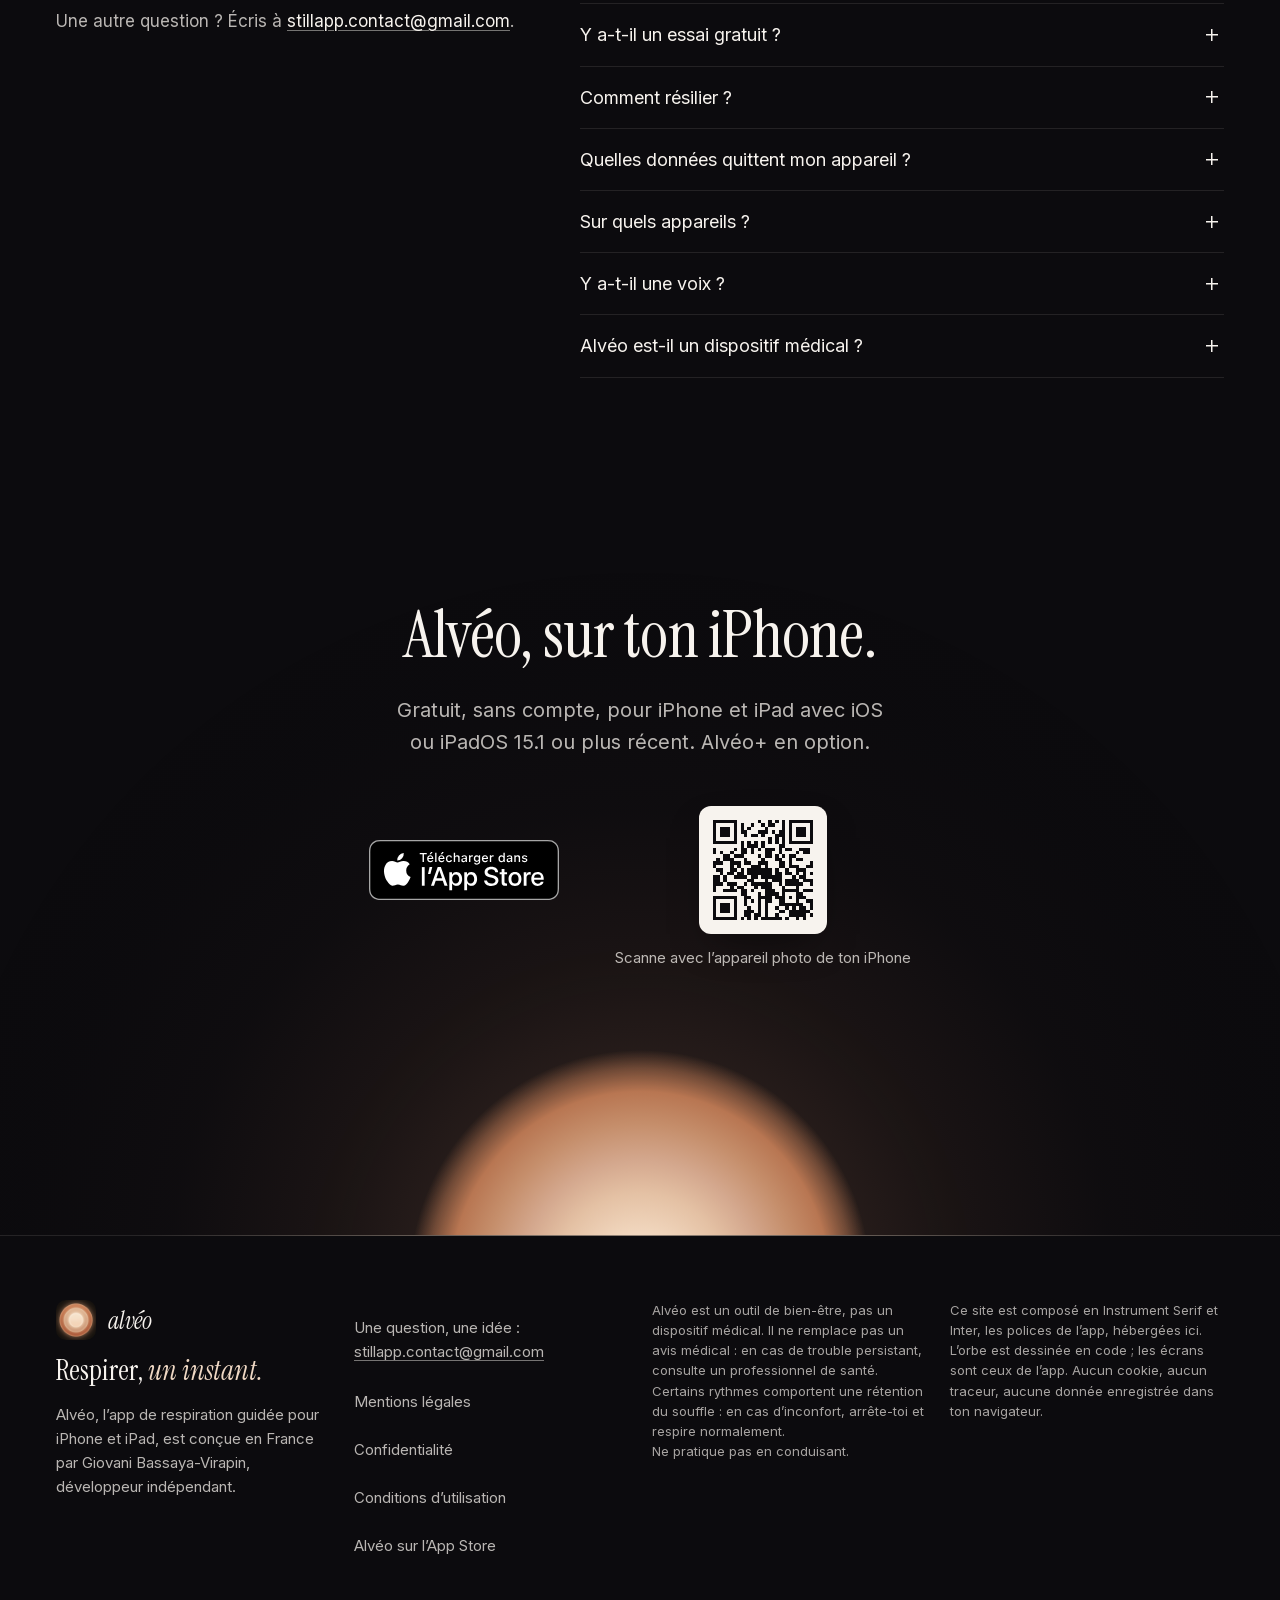
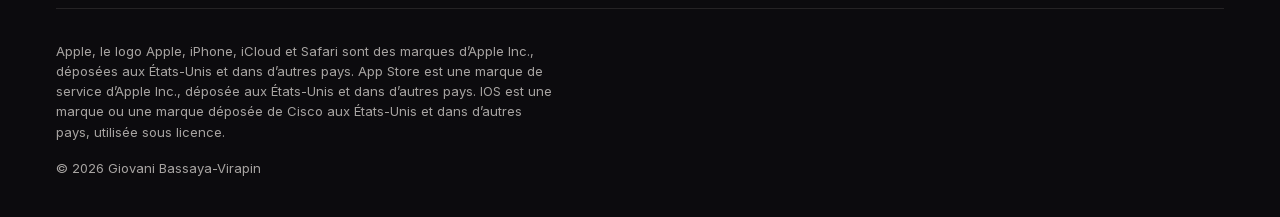
==== commit 93322b36: "feat(site) : liens App Store de campagne « site » (jeton à poser) Les 16 liens vers l'App Store des " ====
--- a/index.html
+++ b/index.html
@@ -54,7 +54,7 @@
 <a href="#prix">Prix</a>
 <a href="#questions">Questions</a>
 </nav>
-<a class="pilule pilule--entete" href="https://apps.apple.com/app/id6763119413">Télécharger<span class="pilule__objet"> Alvéo</span><span class="pilule__suite"> sur l’App&nbsp;Store</span></a>
+<a class="pilule pilule--entete" href="https://apps.apple.com/app/apple-store/id6763119413?pt=JETON_FOURNISSEUR&amp;ct=site&amp;mt=8">Télécharger<span class="pilule__objet"> Alvéo</span><span class="pilule__suite"> sur l’App&nbsp;Store</span></a>
 </div>
 </header>
 
@@ -70,7 +70,7 @@
 <h1 class="heros__titre" id="titre-heros">La respiration guidée pour iPhone, dès une minute.</h1>
 <p class="heros__chapo r">Une orbe lumineuse rythme ton souffle, sans voix ni inscription. L’orbe est gratuite, de 1 à 15&nbsp;minutes&nbsp;; 17&nbsp;séances guidées l’accompagnent, dont une offerte.</p>
 <div class="heros__action r">
-<a class="badge" href="https://apps.apple.com/app/id6763119413"><img src="/assets/img/badge-app-store-fr.svg" width="152" height="48" alt="Télécharger dans l’App Store"></a>
+<a class="badge" href="https://apps.apple.com/app/apple-store/id6763119413?pt=JETON_FOURNISSEUR&amp;ct=site&amp;mt=8"><img src="/assets/img/badge-app-store-fr.svg" width="152" height="48" alt="Télécharger dans l’App Store"></a>
 <p class="heros__mention">Gratuit&nbsp;· pour iPhone et&nbsp;iPad&nbsp;· <span>abonnement Alvéo<span class="plus">+</span> en option</span></p>
 </div>
 </div>
@@ -99,7 +99,7 @@
 <p class="demo__fin-titre" tabindex="-1">Six respirations.</p>
 <p class="demo__fin-texte">Dans l’app, l’orbe ajoute un carillon à chaque phase, des vibrations et l’ambiance de ton choix, et va jusqu’à 15&nbsp;minutes.</p>
 <p class="demo__fin-appel">Continue sur ton iPhone</p>
-<a class="badge badge--fin" href="https://apps.apple.com/app/id6763119413"><img src="/assets/img/badge-app-store-fr.svg" width="152" height="48" alt="Télécharger dans l’App Store" loading="lazy" decoding="async"></a>
+<a class="badge badge--fin" href="https://apps.apple.com/app/apple-store/id6763119413?pt=JETON_FOURNISSEUR&amp;ct=site&amp;mt=8"><img src="/assets/img/badge-app-store-fr.svg" width="152" height="48" alt="Télécharger dans l’App Store" loading="lazy" decoding="async"></a>
 <button class="demo__recommencer" type="button">Recommencer la minute</button>
 </div>
 </div>
@@ -250,7 +250,7 @@
 <figcaption>Wario513&nbsp;· extrait d’un avis <span class="groupe">App Store (France)&nbsp;· <span class="insecable">21 mai 2026</span></span></figcaption>
 </figure>
 <p class="avis__note num"><span class="etoiles etoiles--note" role="img" aria-label="5 étoiles sur 5">⭐️⭐️⭐️⭐️⭐️</span> 5,0 sur 5&nbsp;· 8&nbsp;notes&nbsp;· App Store France&nbsp;· <span class="groupe">relevé le <span class="insecable">14 novembre 2026</span></span></p>
-<p class="avis__appel"><a class="appel" href="https://apps.apple.com/app/id6763119413">Télécharger Alvéo sur l’App&nbsp;Store<svg class="ico" aria-hidden="true"><use href="#fleche"/></svg></a></p>
+<p class="avis__appel"><a class="appel" href="https://apps.apple.com/app/apple-store/id6763119413?pt=JETON_FOURNISSEUR&amp;ct=site&amp;mt=8">Télécharger Alvéo sur l’App&nbsp;Store<svg class="ico" aria-hidden="true"><use href="#fleche"/></svg></a></p>
 <p class="avis__mention">Avis et note publiés sur l’App Store (France), cités mot pour mot, en extrait&nbsp;; ils ne sont pas vérifiés par l’éditeur.</p>
 </div>
 </section>
@@ -285,7 +285,7 @@
 <p class="offre__conditions">Renouvellement automatique&nbsp;: résiliation dans les réglages d’iOS&nbsp;› ton nom&nbsp;› Abonnements, au moins 24&nbsp;h avant la fin de la période.</p>
 </article>
 </div>
-<p class="prix__appel"><a class="appel" href="https://apps.apple.com/app/id6763119413">Télécharger Alvéo sur l’App&nbsp;Store<svg class="ico" aria-hidden="true"><use href="#fleche"/></svg></a></p>
+<p class="prix__appel"><a class="appel" href="https://apps.apple.com/app/apple-store/id6763119413?pt=JETON_FOURNISSEUR&amp;ct=site&amp;mt=8">Télécharger Alvéo sur l’App&nbsp;Store<svg class="ico" aria-hidden="true"><use href="#fleche"/></svg></a></p>
 </div>
 </section>
 
@@ -314,7 +314,7 @@
 <h2 class="titre titre--appel" id="titre-installer">Alvéo, sur ton iPhone.</h2>
 <p class="intro intro--centre">Gratuit, sans compte, pour iPhone et iPad avec iOS ou iPadOS&nbsp;15.1 ou plus récent. Alvéo<span class="plus">+</span>&nbsp;en&nbsp;option.</p>
 <div class="installer__action">
-<a class="badge badge--grand" href="https://apps.apple.com/app/id6763119413"><img src="/assets/img/badge-app-store-fr.svg" width="190" height="60" alt="Télécharger dans l’App Store" loading="lazy" decoding="async"></a>
+<a class="badge badge--grand" href="https://apps.apple.com/app/apple-store/id6763119413?pt=JETON_FOURNISSEUR&amp;ct=site&amp;mt=8"><img src="/assets/img/badge-app-store-fr.svg" width="190" height="60" alt="Télécharger dans l’App Store" loading="lazy" decoding="async"></a>
 <div class="qr">
 <img src="/assets/img/qr-app-store.svg" width="128" height="128" alt="Code QR vers la page d’Alvéo sur l’App Store" loading="lazy" decoding="async">
 <p class="qr__legende">Scanne avec l’appareil photo de ton iPhone</p>
@@ -339,7 +339,7 @@
 <li><a href="/mentions-legales">Mentions légales</a></li>
 <li><a href="/confidentialite">Confidentialité</a></li>
 <li><a href="/conditions">Conditions d’utilisation</a></li>
-<li><a href="https://apps.apple.com/app/id6763119413">Alvéo sur l’App Store</a></li>
+<li><a href="https://apps.apple.com/app/apple-store/id6763119413?pt=JETON_FOURNISSEUR&amp;ct=site&amp;mt=8">Alvéo sur l’App Store</a></li>
 </ul>
 </div>
 <div class="pied__col">
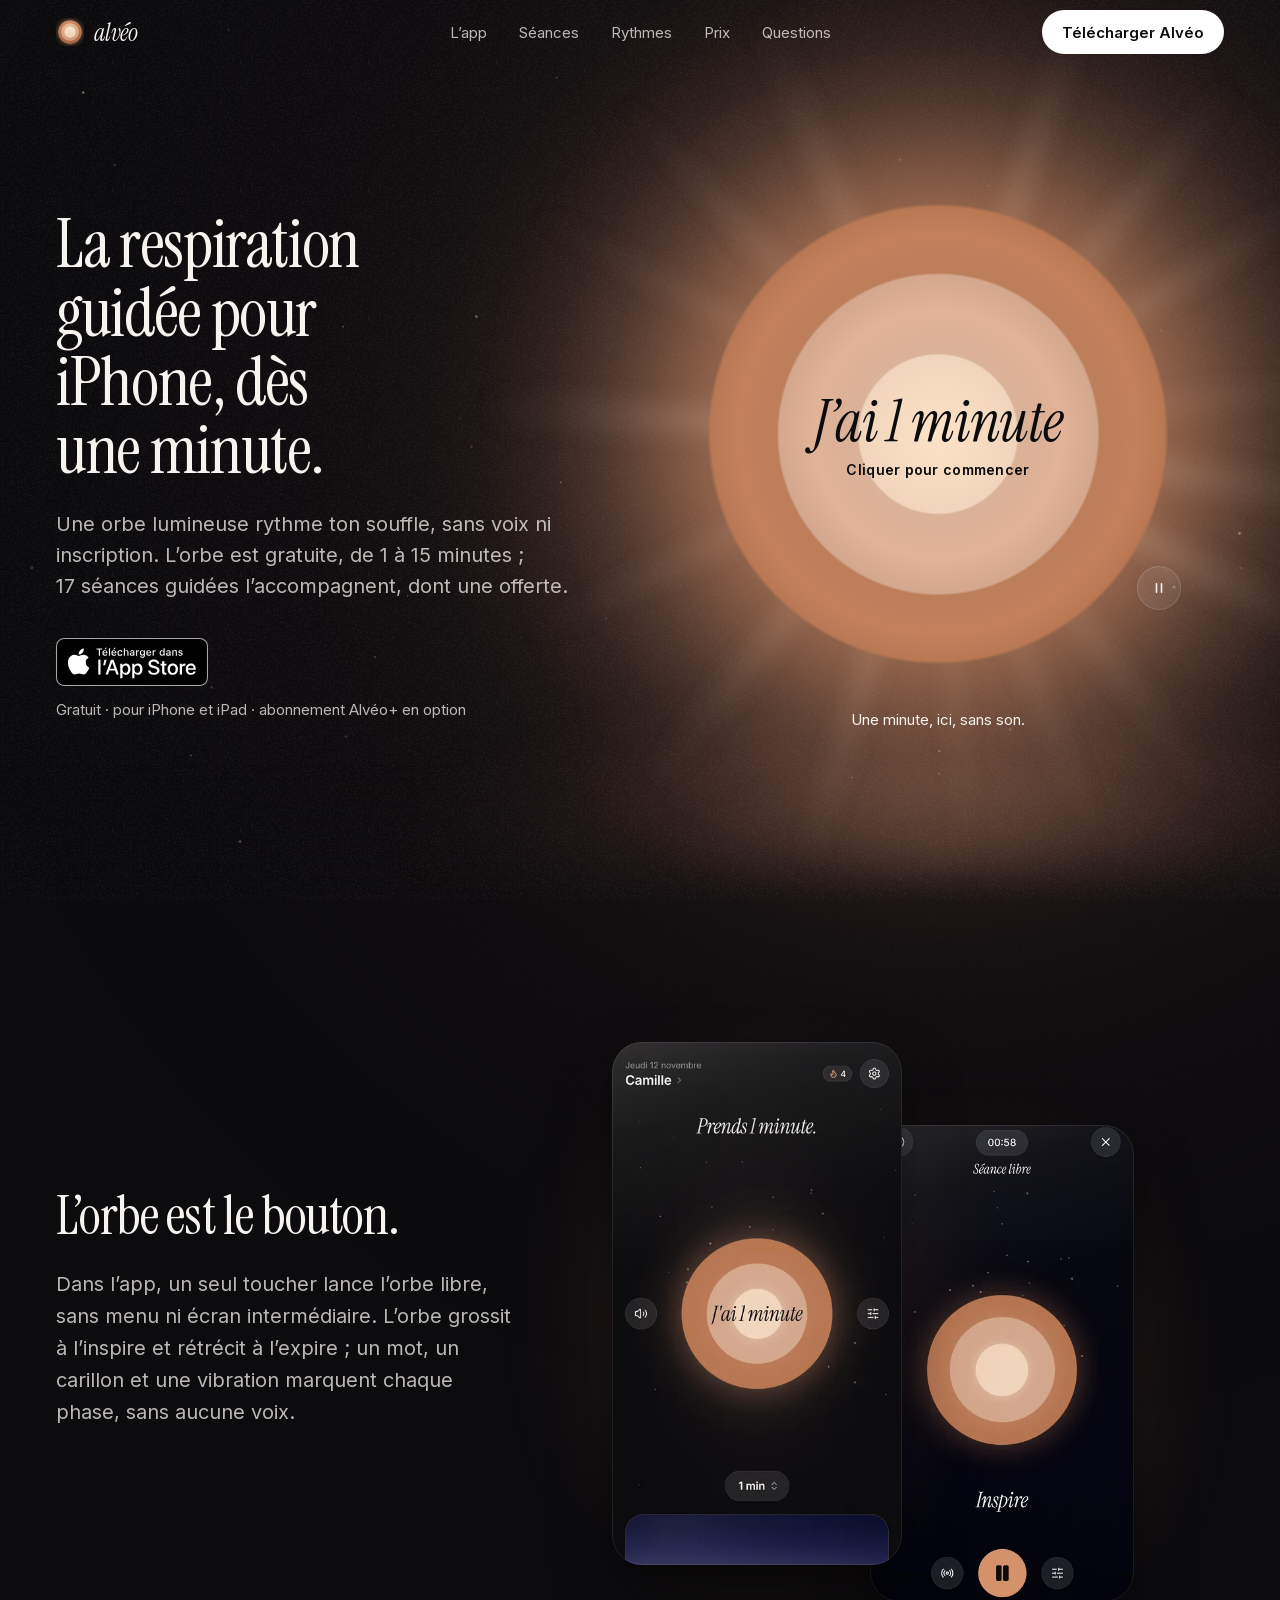
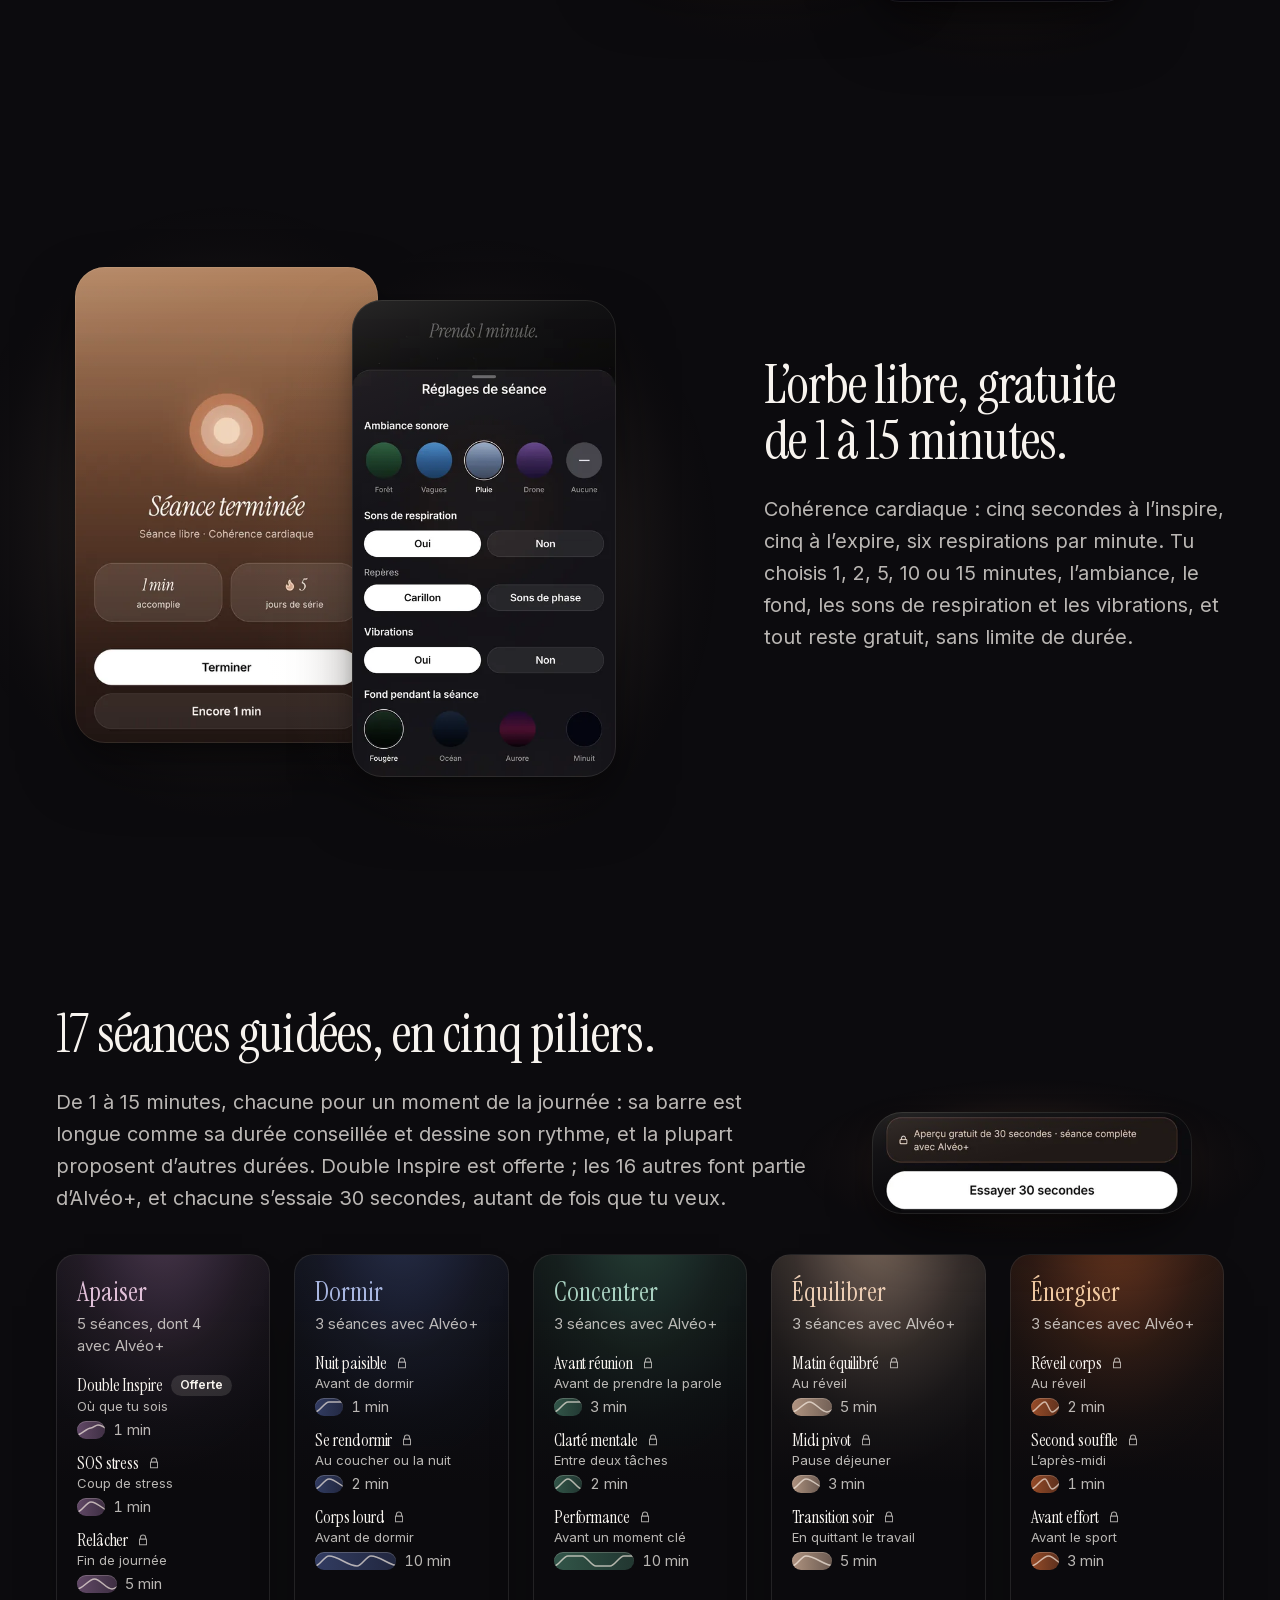
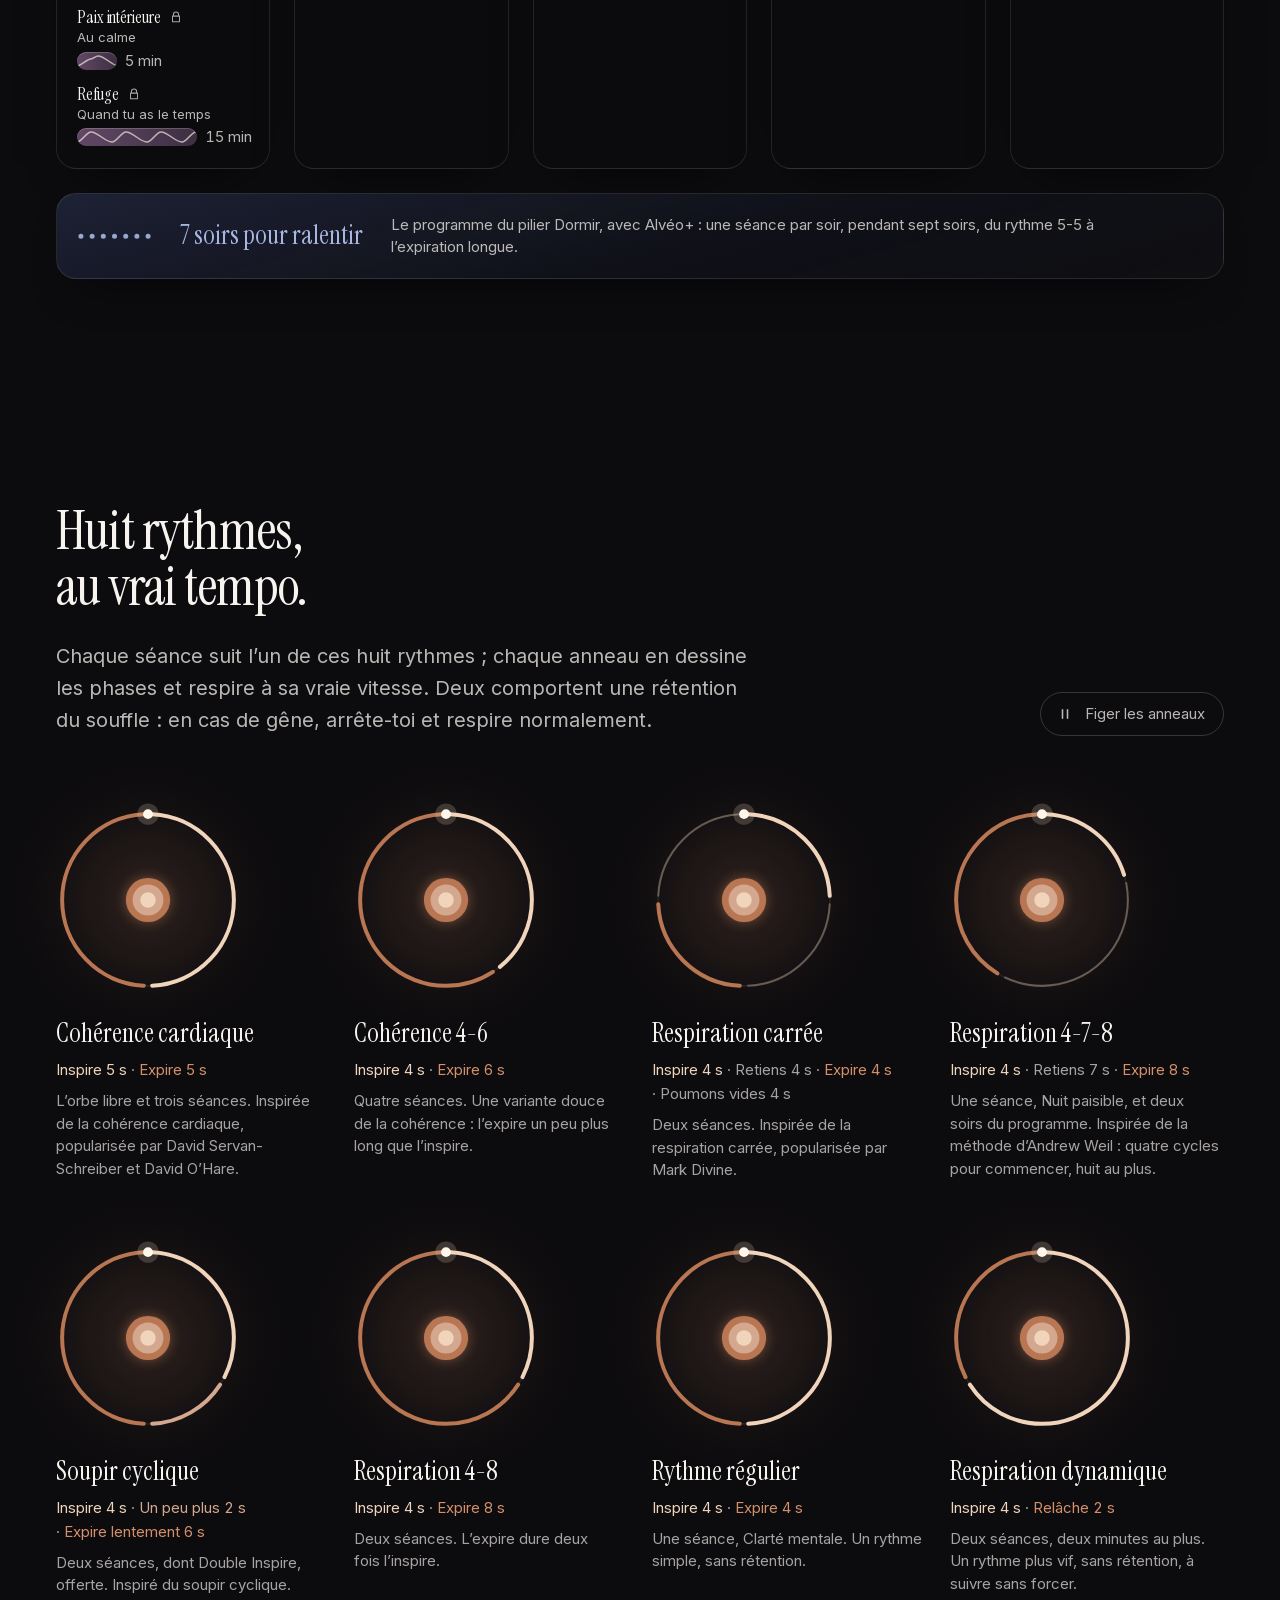
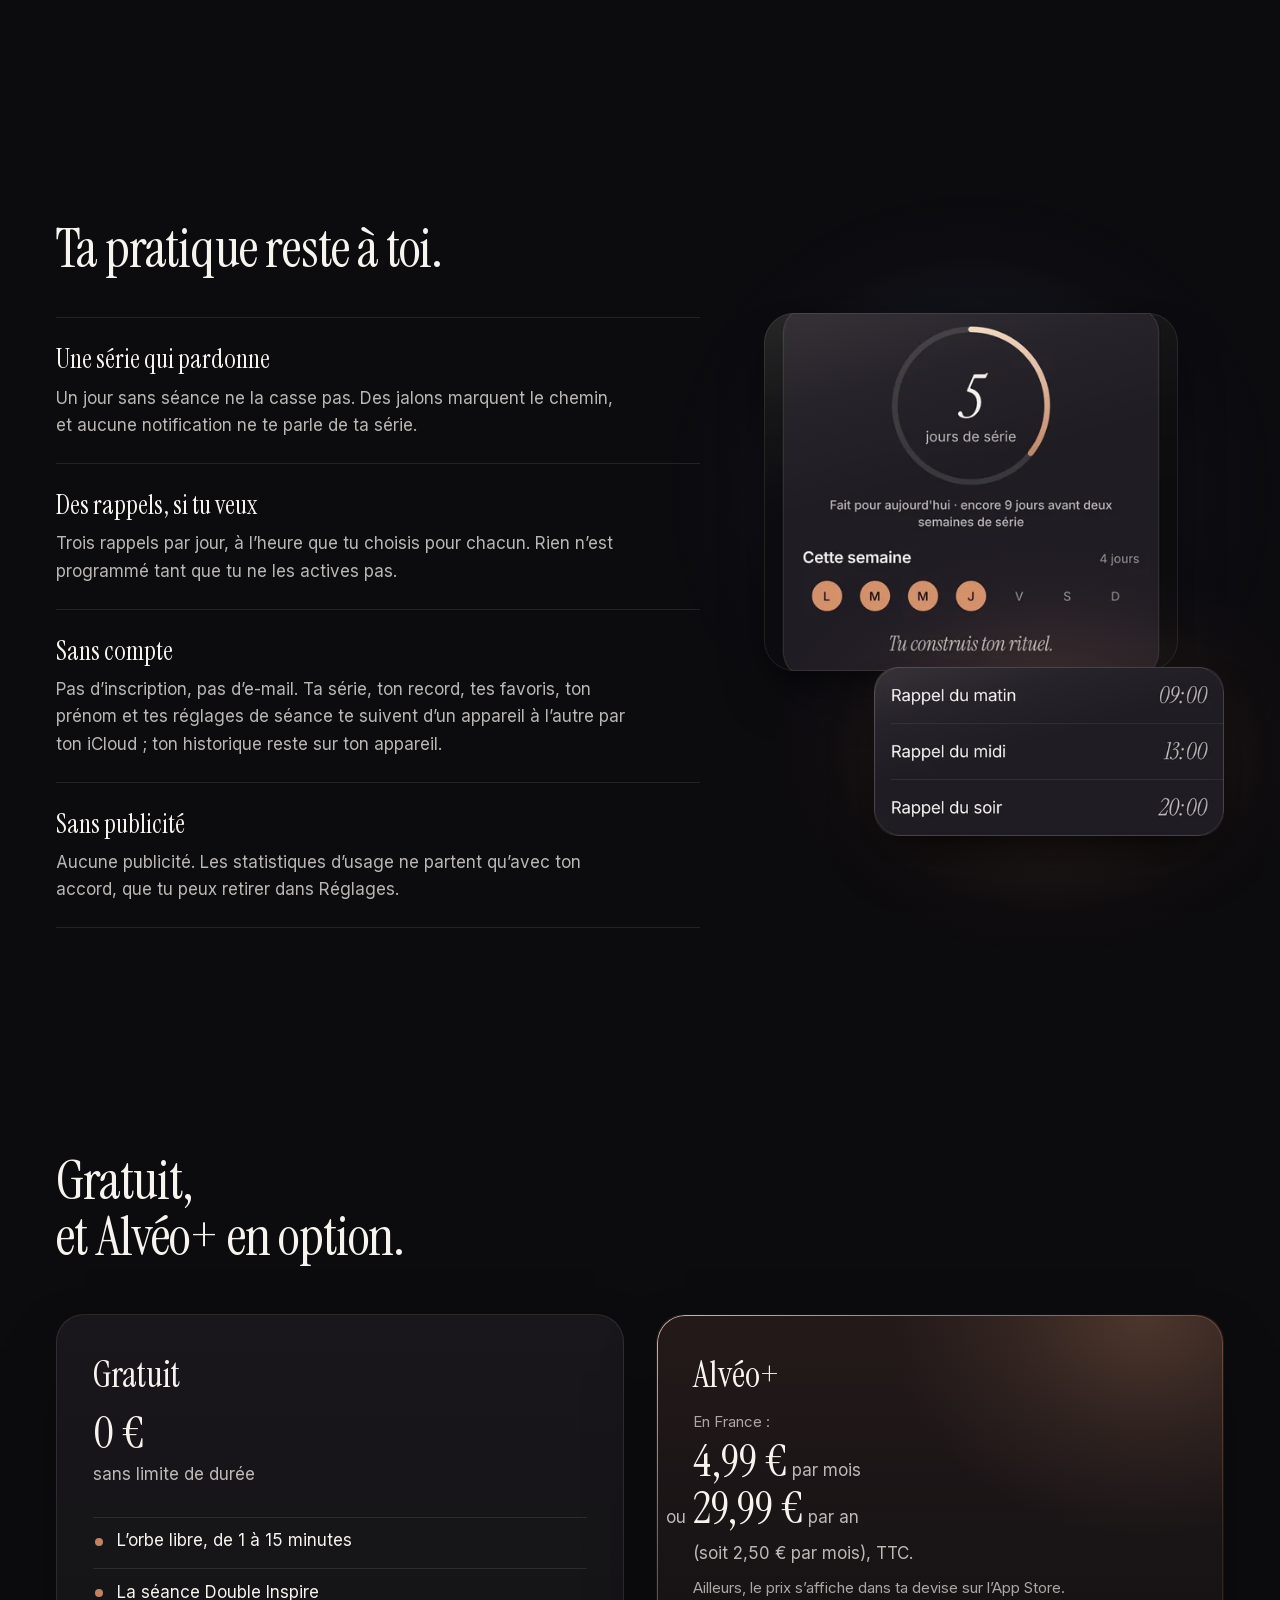
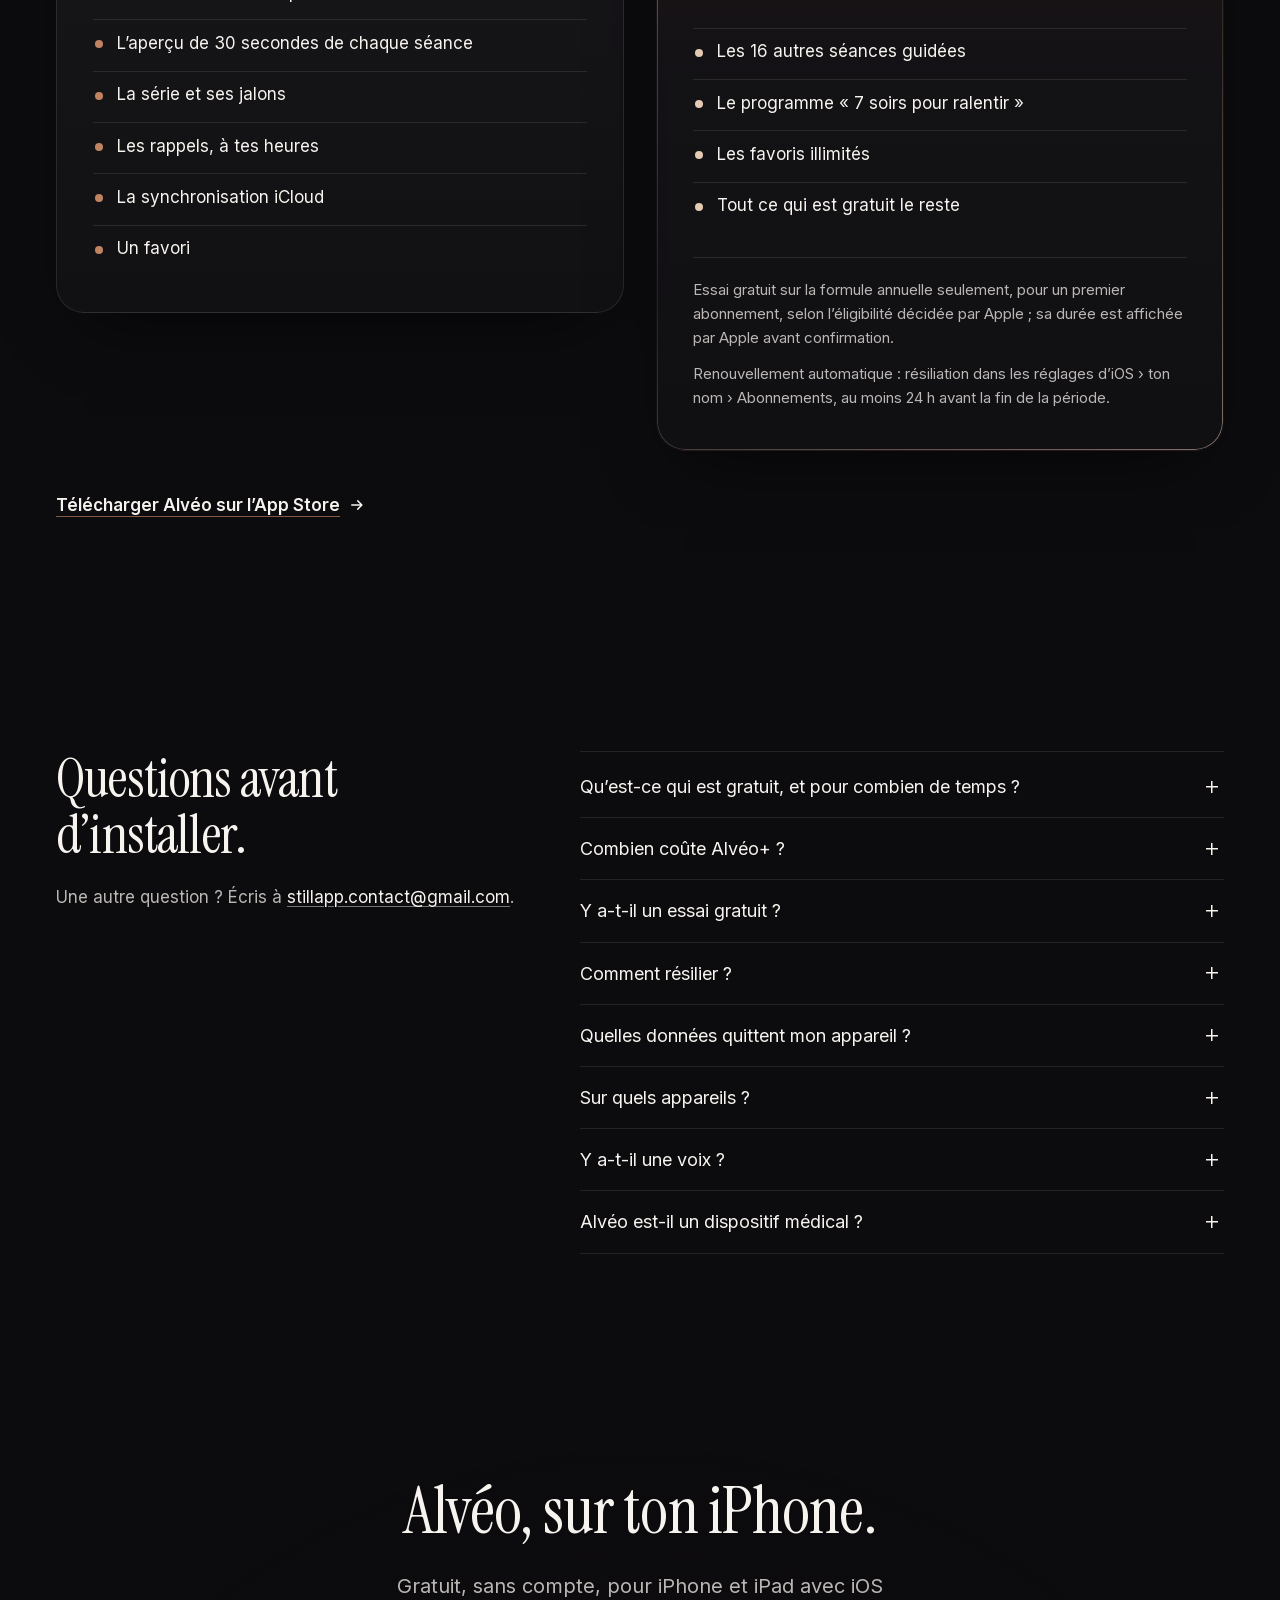
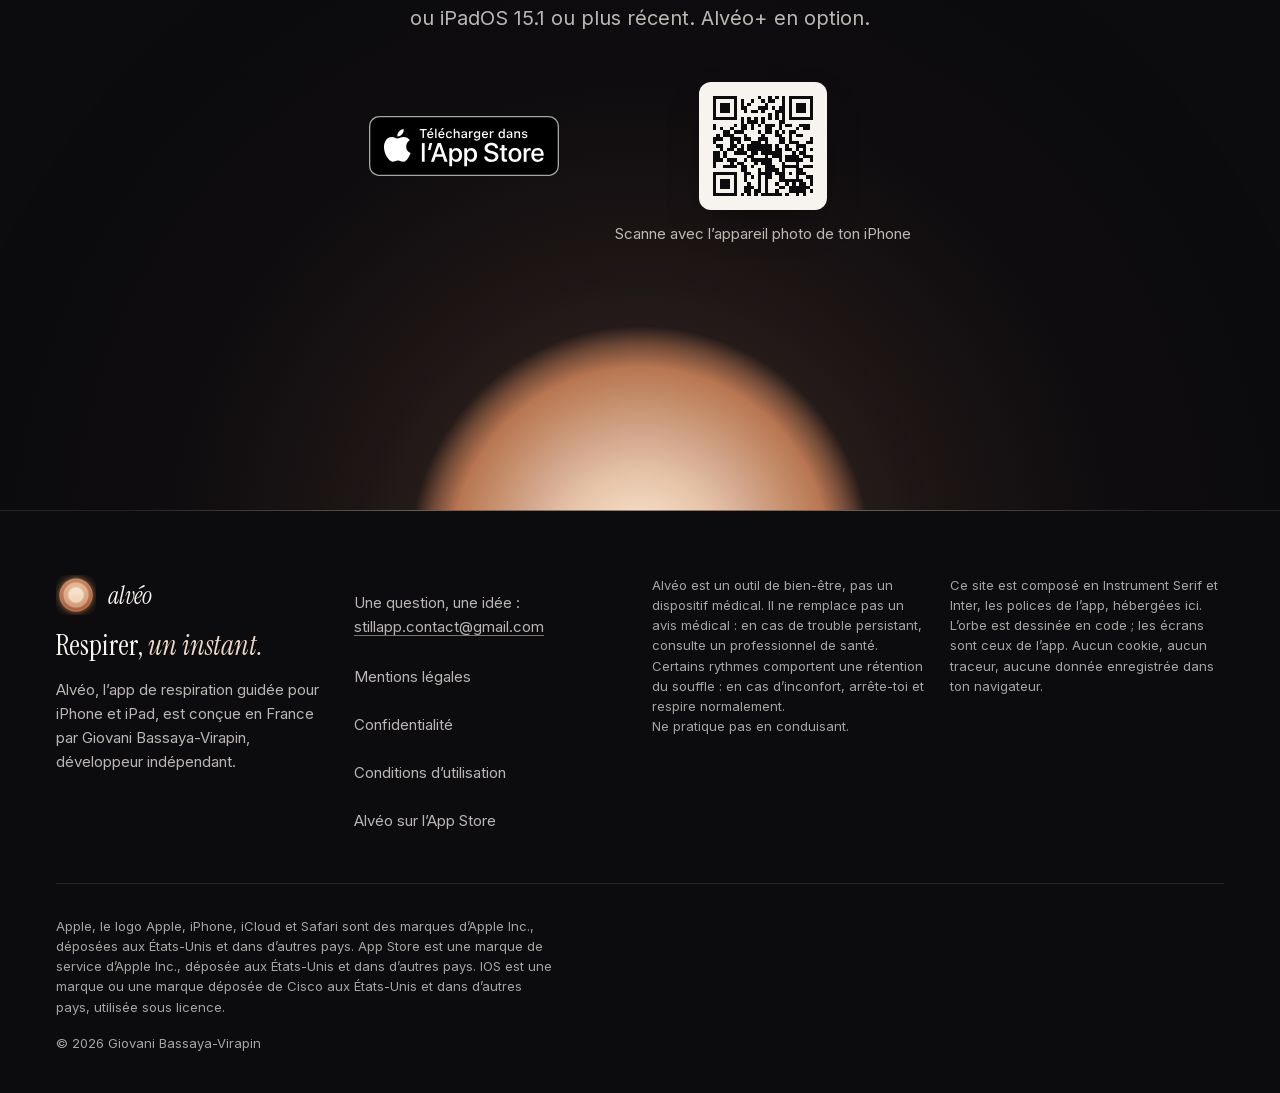
==== commit 0ccc5e4f: "fix(site) : retrait des avis cités Apple n'autorise la citation d'un avis dans un support marketing " ====
--- a/index.html
+++ b/index.html
@@ -42,7 +42,7 @@
 <symbol id="cadenas" viewBox="0 0 24 24"><path d="M7.5 10.5V8a4.5 4.5 0 0 1 9 0v2.5M6 10.5h12v9.5H6z"/></symbol>
 <symbol id="fleche" viewBox="0 0 24 24"><path d="M5 12h13M13 6.5 18.5 12 13 17.5"/></symbol>
 </svg>
-<div class="ciel-page" aria-hidden="true"><i class="cp cp--app"></i><i class="cp cp--libre"></i><i class="cp cp--seances"></i><i class="cp cp--rythmes"></i><i class="cp cp--suivi"></i><i class="cp cp--avis"></i><i class="cp cp--prix"></i><i class="cp cp--questions"></i><i class="cp cp--installer"></i></div>
+<div class="ciel-page" aria-hidden="true"><i class="cp cp--app"></i><i class="cp cp--libre"></i><i class="cp cp--seances"></i><i class="cp cp--rythmes"></i><i class="cp cp--suivi"></i><i class="cp cp--prix"></i><i class="cp cp--questions"></i><i class="cp cp--installer"></i></div>
 
 <header class="entete">
 <div class="entete__barre">
@@ -233,25 +233,6 @@
 <figure class="volet volet--profil"><img src="/assets/img/profil-480.webp" srcset="/assets/img/profil-480.webp 480w, /assets/img/profil-720.webp 720w, /assets/img/profil-960.webp 960w" sizes="(min-width: 64rem) 30vw, 84vw" width="480" height="415" alt="Profil dans l’app&nbsp;: 5&nbsp;jours de série dans un anneau, «&nbsp;Fait pour aujourd’hui&nbsp;· encore 9&nbsp;jours avant deux semaines de série&nbsp;», les jours de la semaine avec séance et «&nbsp;Tu construis ton rituel.&nbsp;»" loading="lazy" decoding="async"></figure>
 <figure class="volet volet--rappels"><img src="/assets/img/rappels-v2-480.webp" srcset="/assets/img/rappels-v2-480.webp 480w, /assets/img/rappels-v2-960.webp 960w" sizes="(min-width: 64rem) 26vw, 76vw" width="480" height="233" alt="Horaires des rappels dans l’app&nbsp;: rappel du matin 09:00, rappel du midi 13:00, rappel du soir 20:00." loading="lazy" decoding="async"></figure>
 </div>
-</div>
-</section>
-
-<section class="section avis" id="avis" data-ciel="avis" aria-labelledby="titre-avis">
-<div class="conteneur avis__bloc">
-<h2 class="titre" id="titre-avis">Les avis sur l’App&nbsp;Store.</h2>
-<figure class="citation citation--grande" data-impeccable-ignore="tight-leading">
-<p class="etoiles"><span role="img" aria-label="5 étoiles sur 5">⭐️⭐️⭐️⭐️⭐️</span></p>
-<blockquote><p>«&nbsp;Excellente application&nbsp;! Très intuitive, facile <span class="insecable">à utiliser</span> et vraiment pratique au quotidien.&nbsp;[…]&nbsp;»</p></blockquote>
-<figcaption>Rose88rjkg&nbsp;· avis <span class="groupe">App Store (France)&nbsp;· <span class="insecable">19 mai 2026</span></span></figcaption>
-</figure>
-<figure class="citation">
-<p class="etoiles"><span role="img" aria-label="5 étoiles sur 5">⭐️⭐️⭐️⭐️⭐️</span></p>
-<blockquote><p>«&nbsp;On oublie de respirer de prendre le temps…&nbsp;»</p></blockquote>
-<figcaption>Wario513&nbsp;· extrait d’un avis <span class="groupe">App Store (France)&nbsp;· <span class="insecable">21 mai 2026</span></span></figcaption>
-</figure>
-<p class="avis__note num"><span class="etoiles etoiles--note" role="img" aria-label="5 étoiles sur 5">⭐️⭐️⭐️⭐️⭐️</span> 5,0 sur 5&nbsp;· 8&nbsp;notes&nbsp;· App Store France&nbsp;· <span class="groupe">relevé le <span class="insecable">14 novembre 2026</span></span></p>
-<p class="avis__appel"><a class="appel" href="https://apps.apple.com/app/apple-store/id6763119413?pt=JETON_FOURNISSEUR&amp;ct=site&amp;mt=8">Télécharger Alvéo sur l’App&nbsp;Store<svg class="ico" aria-hidden="true"><use href="#fleche"/></svg></a></p>
-<p class="avis__mention">Avis et note publiés sur l’App Store (France), cités mot pour mot, en extrait&nbsp;; ils ne sont pas vérifiés par l’éditeur.</p>
 </div>
 </section>
 
--- a/styles.css
+++ b/styles.css
@@ -29,7 +29,7 @@
 --t-intro:clamp(1.0625rem,.98rem + .34vw,1.25rem);
 --t-corps:1.0625rem;--t-petit:.9375rem;--t-micro:.8125rem;
 --t-voix:clamp(1.5rem,1.25rem + 1.2vw,2.5rem);
---t-citation:clamp(1.75rem,1.3rem + 1.8vw,3rem);
+
 --section:clamp(5rem,3rem + 5vw,8rem);
 --mg:max(1.25rem,env(safe-area-inset-left));--md:max(1.25rem,env(safe-area-inset-right));
 --largeur:105rem;--g:1.25rem;--rayon-ecran:clamp(1.125rem,2.8vw,1.875rem);
@@ -125,7 +125,6 @@
 .cp--seances{--c:196 112 84;--x:78vw}
 .cp--rythmes{--c:92 108 170;--x:50vw;--a:.5}
 .cp--suivi{--c:96 124 186;--a:.48}
-.cp--avis{--c:204 128 92;--x:24vw}
 .cp--questions{--c:190 110 80;--x:22vw}
 .cp--installer{--x:50vw;--rx:90vw;--a:.48}
 @media (min-width:64rem){
@@ -135,7 +134,6 @@
 .cp--seances{--x:86vw;--y:96vh;--rx:40vw}
 .cp--rythmes{--x:60vw;--y:96vh;--rx:54vw;--a:.66}
 .cp--suivi{--x:80vw;--y:60vh;--a:.62}
-.cp--avis{--x:86vw;--y:100vh;--a:.46}
 .cp--prix{--x:76vw;--y:60vh;--rx:40vw;--a:.5}
 .cp--questions{--x:14vw;--y:100vh;--a:.46}
 .cp--installer{--y:108vh;--rx:56vw;--ry:62vh;--a:.62}
@@ -475,19 +473,6 @@
 @media (min-width:48rem){.fait{grid-template-columns:14rem minmax(0,1fr);column-gap:2rem}}
 @media (min-width:64rem){.suivi__grille{grid-template-columns:7fr 5fr;column-gap:4rem;align-items:center}.fait{grid-template-columns:1fr}.suivi__scene{width:100%}}
 
-/* LES AVIS */
-.avis__bloc{display:grid;grid-template-columns:minmax(0,1fr);gap:2rem;justify-items:start}
-.citation blockquote p{font-size:var(--t-voix);line-height:1.25;font-family:var(--serif);letter-spacing:-.01em;max-width:24ch;text-wrap:balance}
-.citation--grande blockquote p{font-size:var(--t-citation);line-height:1.16;max-width:22ch}
-.citation figcaption{margin-top:1rem;font-size:var(--t-petit);color:var(--texte-3)}
-.citation--grande{margin-top:1rem}
-.avis__note{font-size:var(--t-corps);color:var(--texte-1)}
-.etoiles{font-family:"Apple Color Emoji","Segoe UI Emoji","Noto Color Emoji",sans-serif;font-size:1.25rem;line-height:1;letter-spacing:.12em;margin-bottom:.875rem}
-.etoiles--note{display:inline-block;font-size:1em;letter-spacing:.06em;margin:0 .375rem 0 0;vertical-align:-.08em}
-.avis__appel{margin-top:-1rem}
-.avis__mention{font-size:var(--t-micro);line-height:1.5;color:var(--texte-3);max-width:52ch}
-@media (min-width:64rem){.avis__bloc{grid-template-columns:repeat(12,minmax(0,1fr));column-gap:var(--g)}.avis__bloc > .titre{grid-column:1/13}.citation--grande{grid-column:1/8;grid-row:2/5}.citation:not(.citation--grande){grid-column:8/13;grid-row:2;align-self:start;margin-top:1rem}.avis__note{grid-column:8/13;grid-row:3;align-self:end}.avis__appel{grid-column:8/13;grid-row:4;align-self:start;margin-top:0}.avis__mention{grid-column:1/8}}
-
 /* LE PRIX */
 .offres{display:grid;gap:var(--g);margin-top:3rem}
 .offre{position:relative;isolation:isolate;padding:2rem 1.75rem;border-radius:1.75rem;border:1px solid var(--filet);background:linear-gradient(180deg,rgba(var(--blanc),.055),rgba(var(--blanc),.025)),rgba(var(--nuit-rgb),.62);box-shadow:0 28px 70px -30px rgba(var(--noir),.7)}
@@ -582,10 +567,10 @@
 @supports (animation-timeline:view()){
 @media (prefers-reduced-motion:no-preference){
 /* ciel ≈ 0,1× */
-html{timeline-scope:--v-app,--v-libre,--v-seances,--v-rythmes,--v-suivi,--v-avis,--v-prix,--v-questions,--v-installer}
-#app{view-timeline:--v-app block}#orbe-libre{view-timeline:--v-libre block}#seances{view-timeline:--v-seances block}#rythmes{view-timeline:--v-rythmes block}#suivi{view-timeline:--v-suivi block}#avis{view-timeline:--v-avis block}#prix{view-timeline:--v-prix block}#questions{view-timeline:--v-questions block}#installer{view-timeline:--v-installer block}
+html{timeline-scope:--v-app,--v-libre,--v-seances,--v-rythmes,--v-suivi,--v-prix,--v-questions,--v-installer}
+#app{view-timeline:--v-app block}#orbe-libre{view-timeline:--v-libre block}#seances{view-timeline:--v-seances block}#rythmes{view-timeline:--v-rythmes block}#suivi{view-timeline:--v-suivi block}#prix{view-timeline:--v-prix block}#questions{view-timeline:--v-questions block}#installer{view-timeline:--v-installer block}
 .cp{animation:ciel-glisse linear both}
-.cp--app{animation-timeline:--v-app}.cp--libre{animation-timeline:--v-libre}.cp--seances{animation-timeline:--v-seances}.cp--rythmes{animation-timeline:--v-rythmes}.cp--suivi{animation-timeline:--v-suivi}.cp--avis{animation-timeline:--v-avis}.cp--prix{animation-timeline:--v-prix}.cp--questions{animation-timeline:--v-questions}.cp--installer{animation-timeline:--v-installer}
+.cp--app{animation-timeline:--v-app}.cp--libre{animation-timeline:--v-libre}.cp--seances{animation-timeline:--v-seances}.cp--rythmes{animation-timeline:--v-rythmes}.cp--suivi{animation-timeline:--v-suivi}.cp--prix{animation-timeline:--v-prix}.cp--questions{animation-timeline:--v-questions}.cp--installer{animation-timeline:--v-installer}
 }
 @media (prefers-reduced-motion:no-preference) and (min-width:64rem){
 .js .heros__orbe{animation:scene-defile linear both;animation-timeline:scroll(root);animation-range:0 100vh}
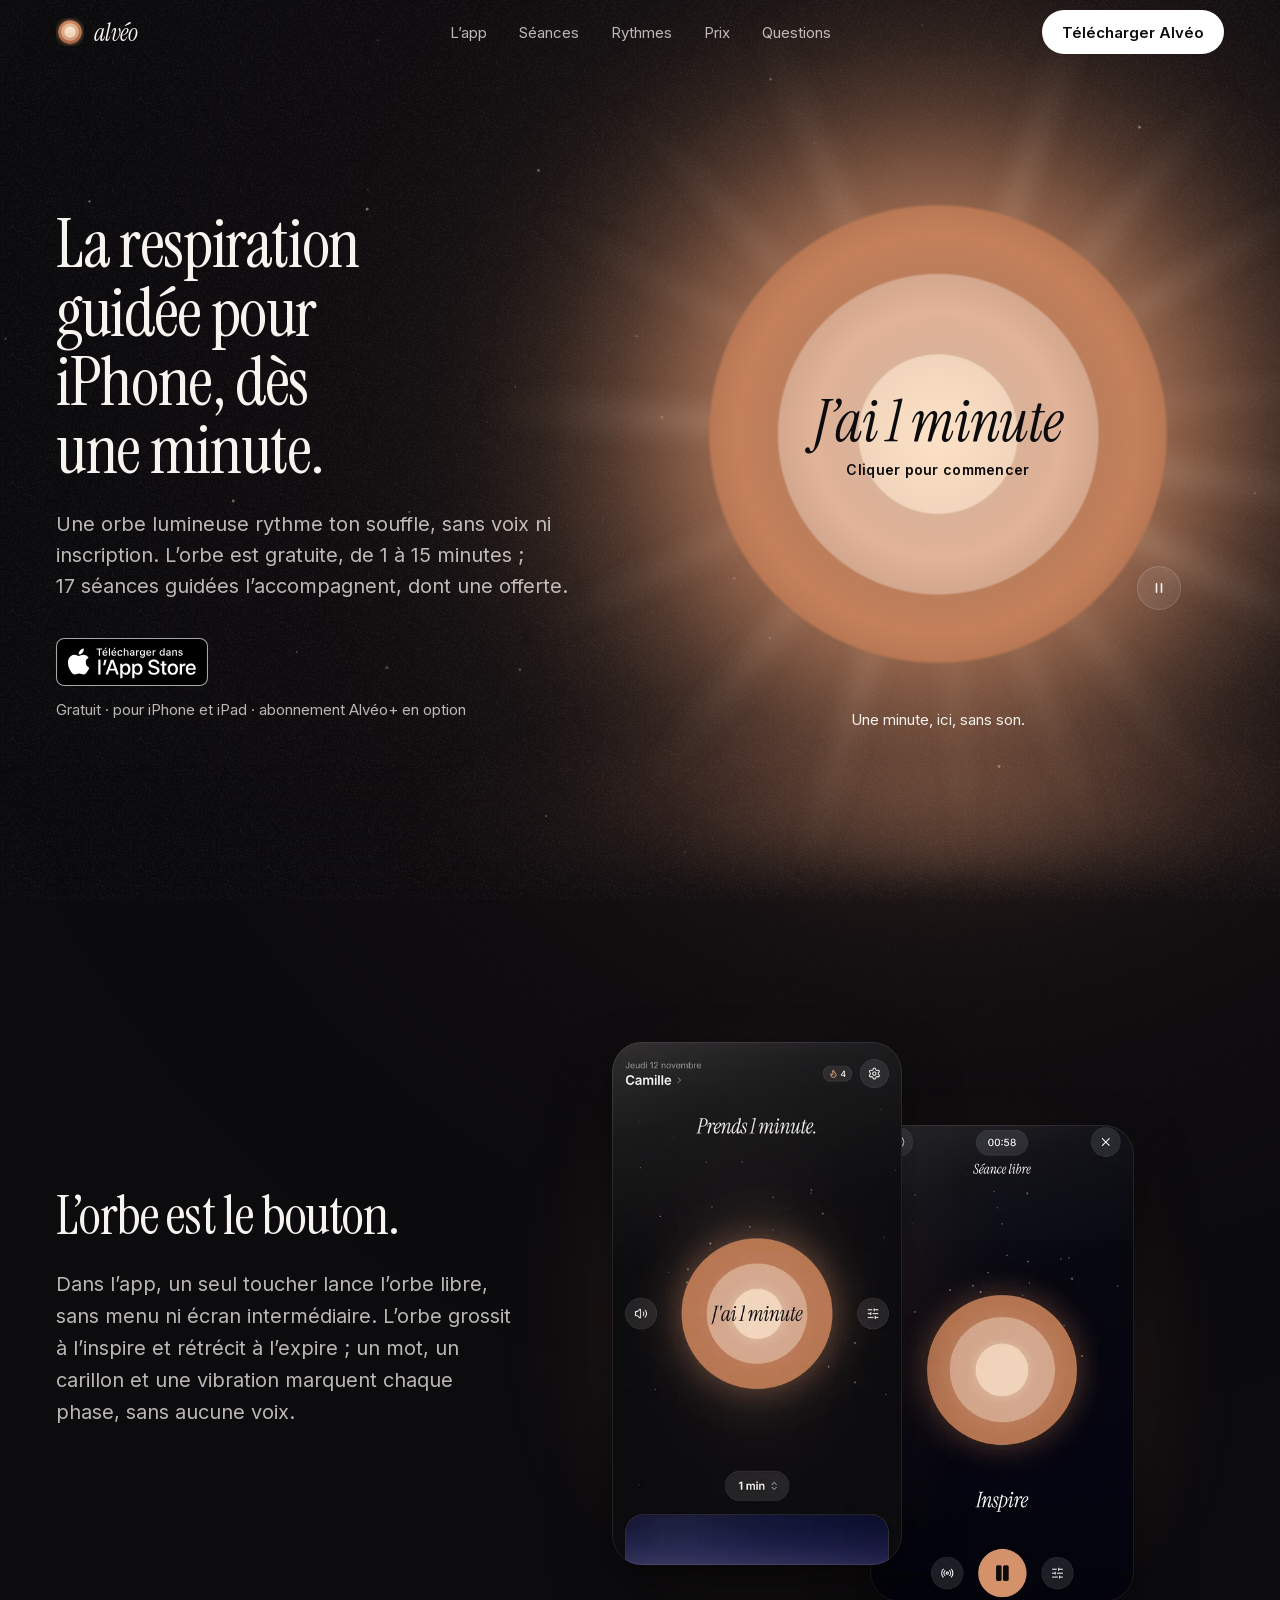
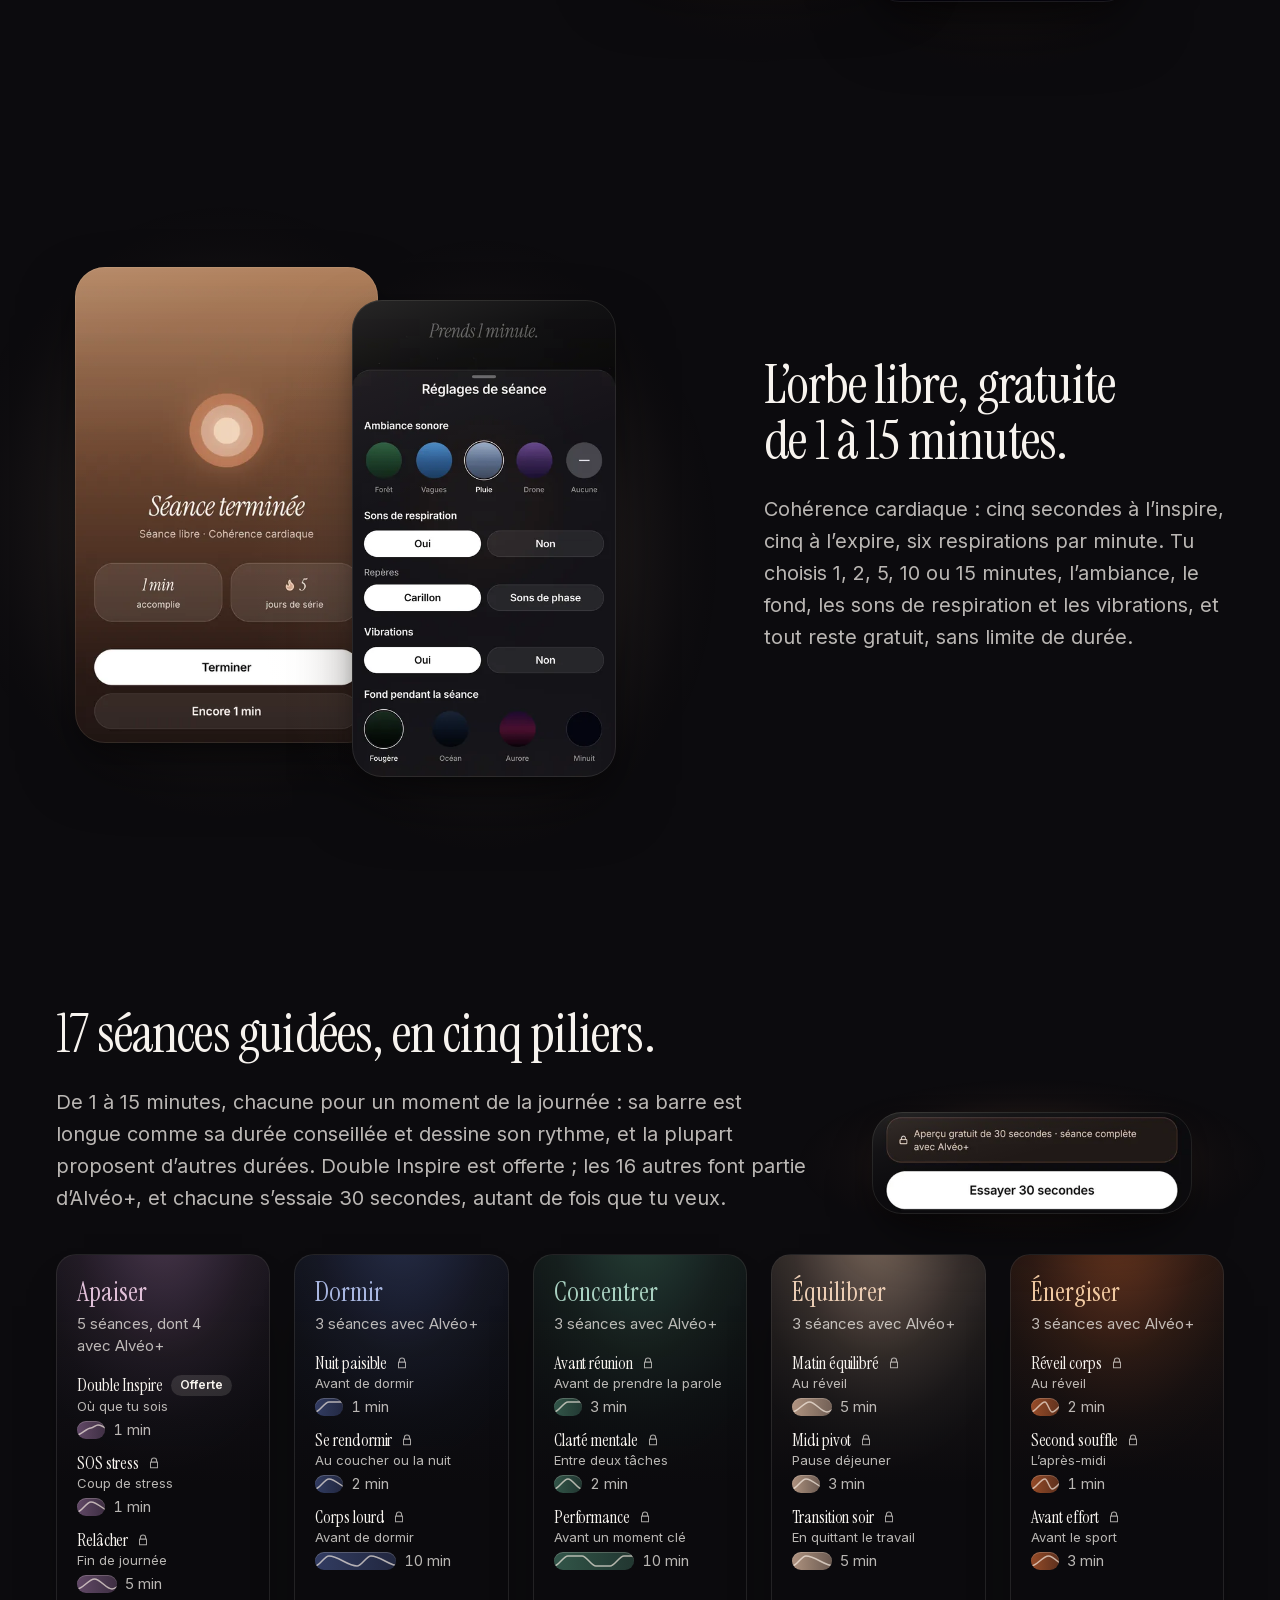
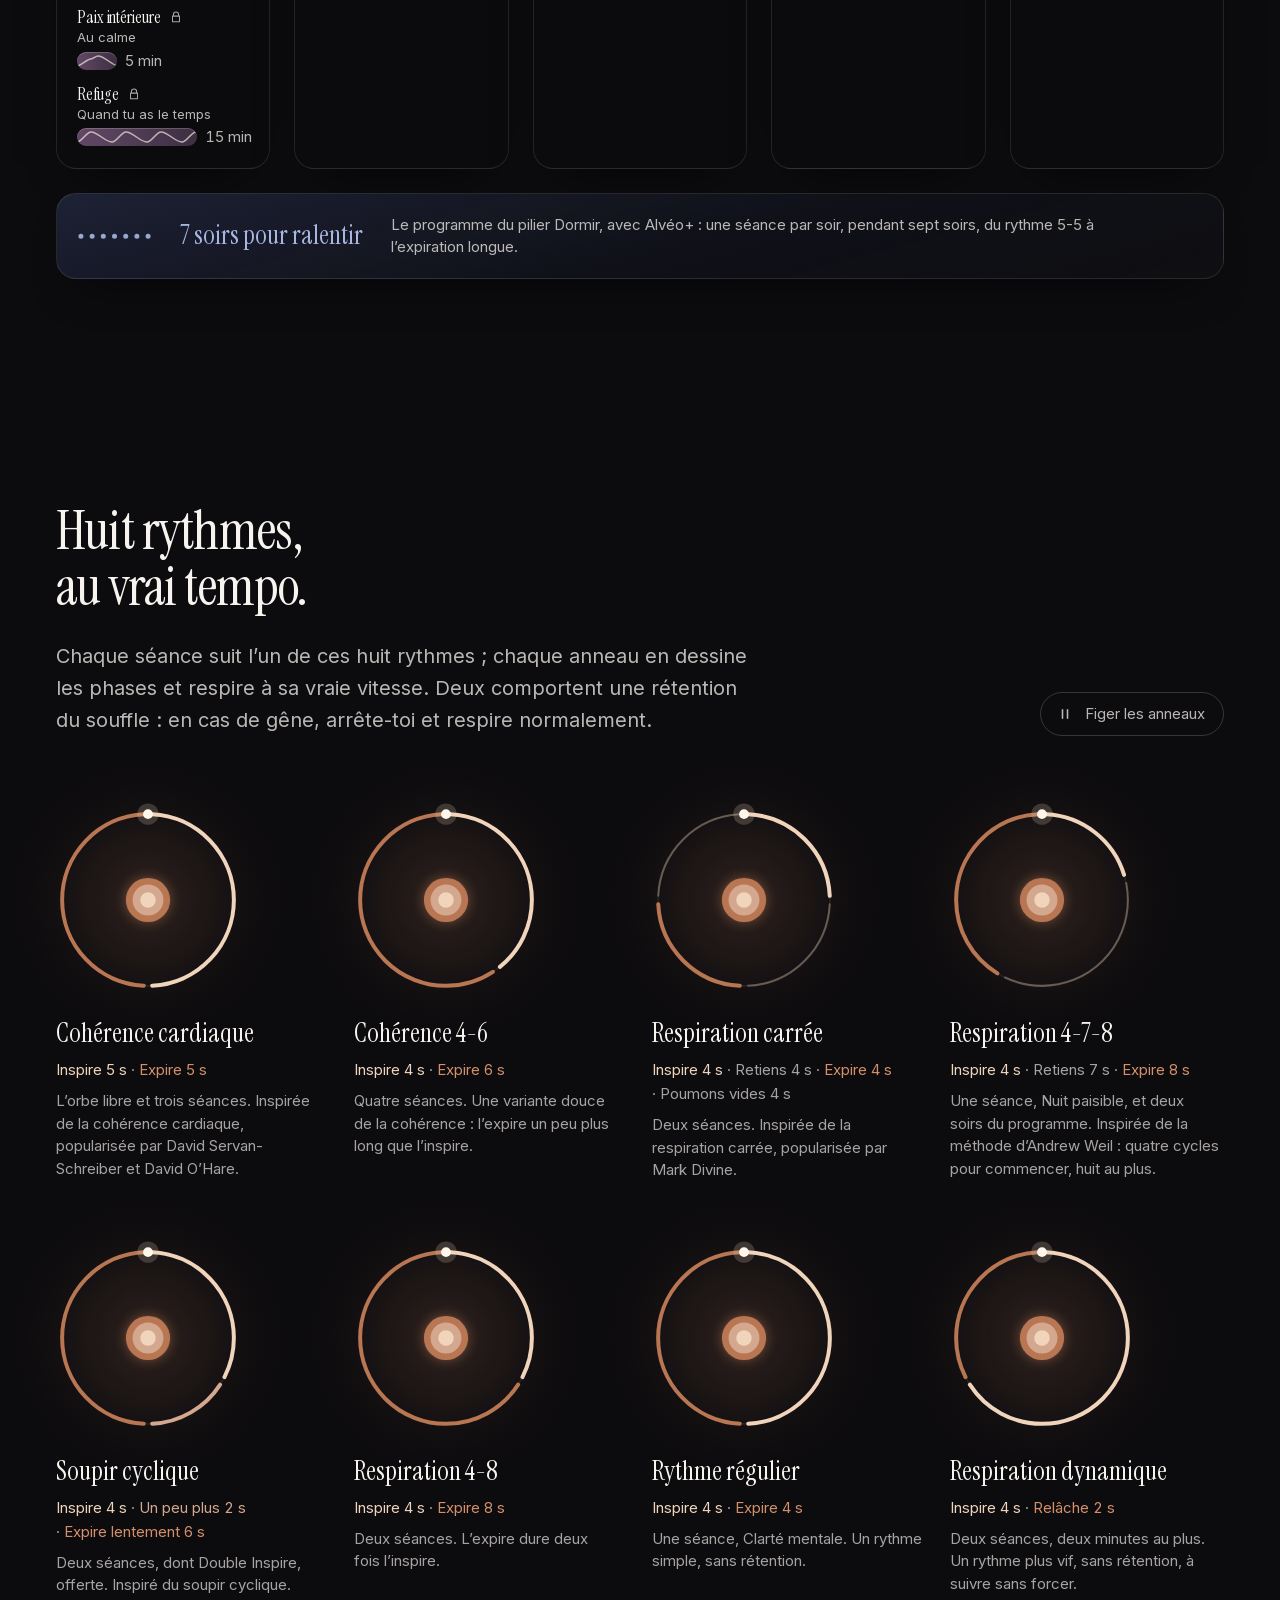
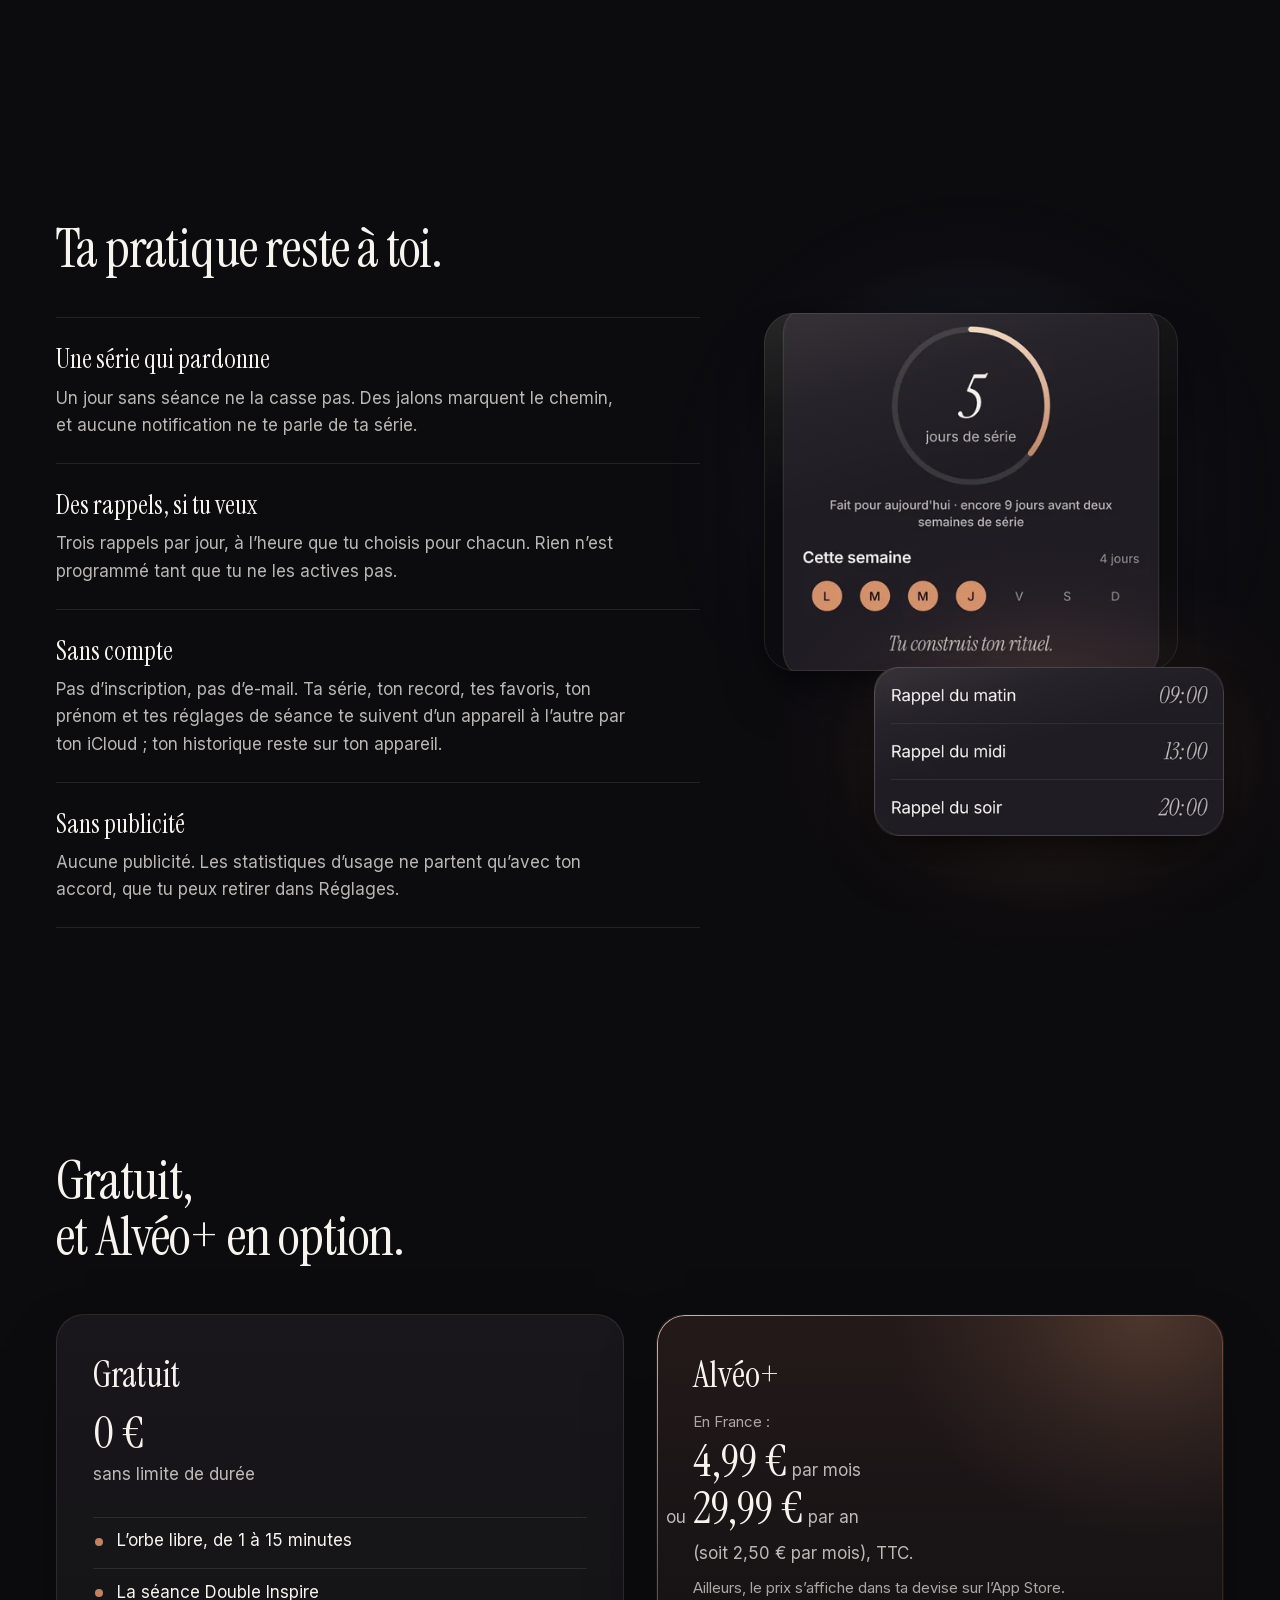
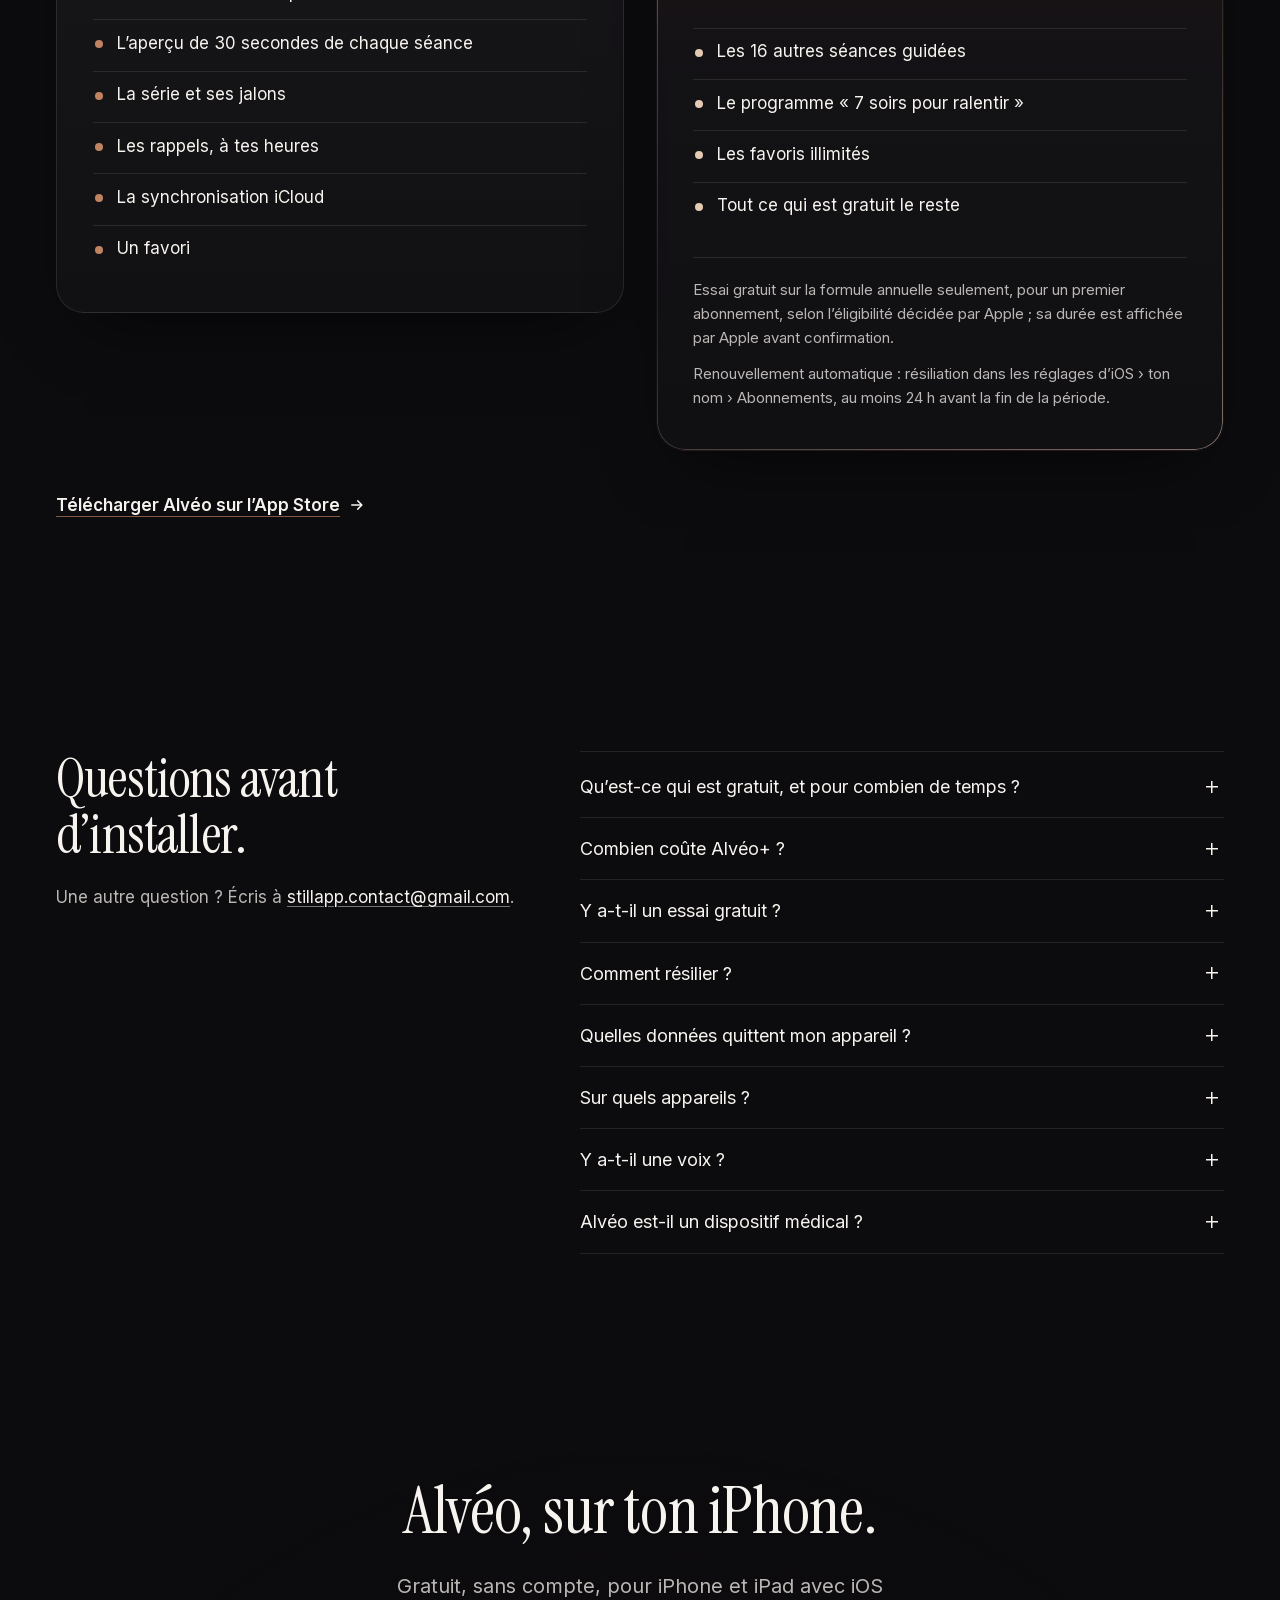
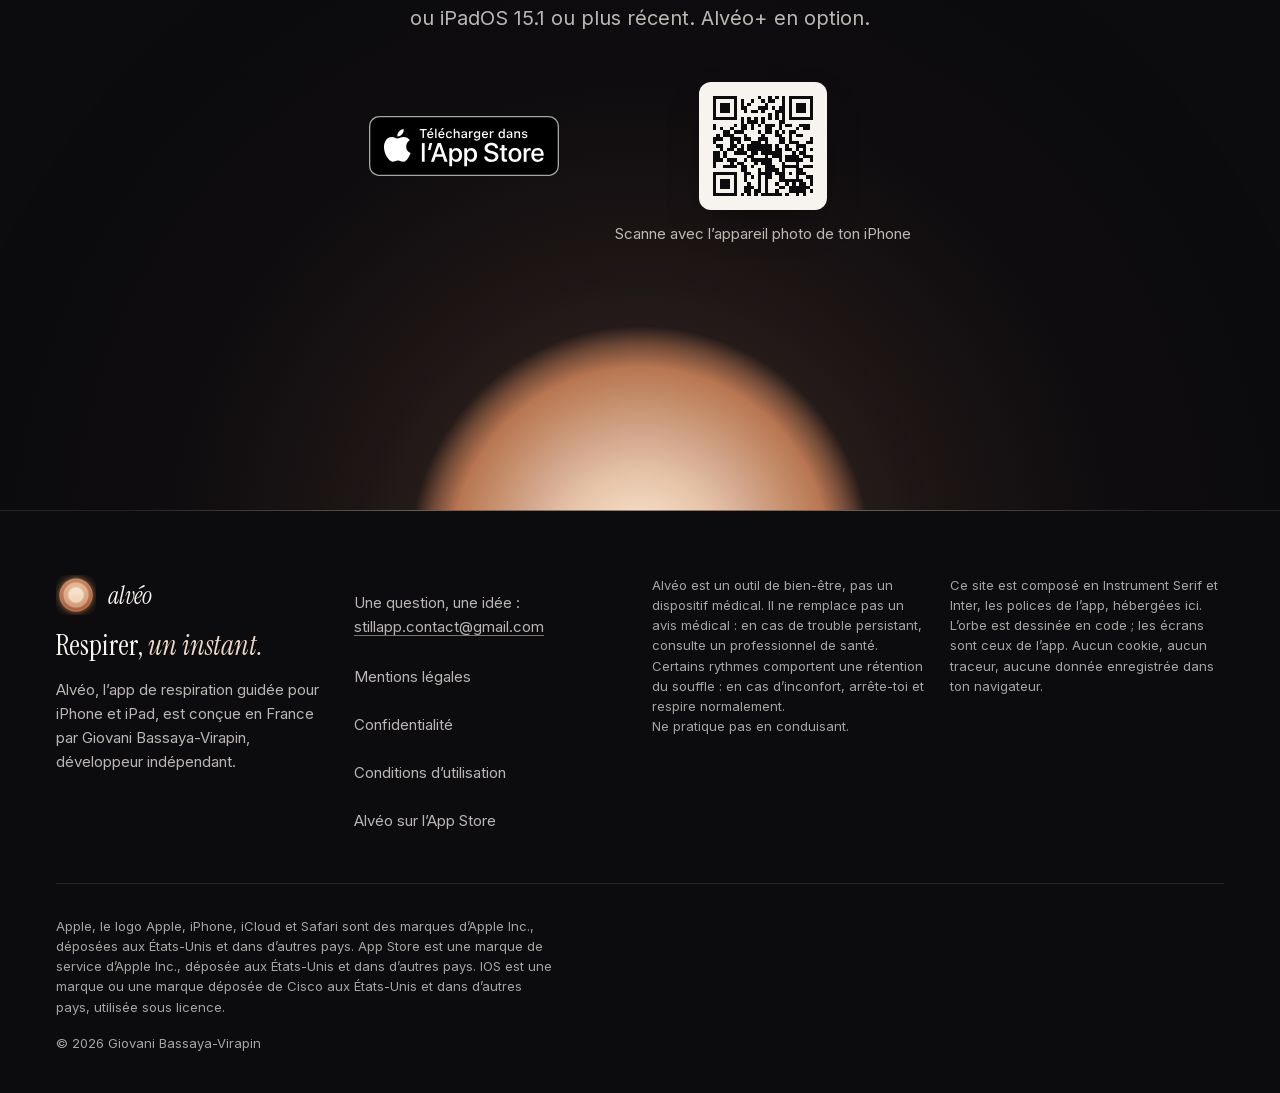
==== commit 79e5d33c: "fix(site) : jeton fournisseur des liens App Store de campagne « site » Le texte provisoire JETON_FOU" ====
--- a/index.html
+++ b/index.html
@@ -54,7 +54,7 @@
 <a href="#prix">Prix</a>
 <a href="#questions">Questions</a>
 </nav>
-<a class="pilule pilule--entete" href="https://apps.apple.com/app/apple-store/id6763119413?pt=JETON_FOURNISSEUR&amp;ct=site&amp;mt=8">Télécharger<span class="pilule__objet"> Alvéo</span><span class="pilule__suite"> sur l’App&nbsp;Store</span></a>
+<a class="pilule pilule--entete" href="https://apps.apple.com/app/apple-store/id6763119413?pt=128816657&amp;ct=site&amp;mt=8">Télécharger<span class="pilule__objet"> Alvéo</span><span class="pilule__suite"> sur l’App&nbsp;Store</span></a>
 </div>
 </header>
 
@@ -70,7 +70,7 @@
 <h1 class="heros__titre" id="titre-heros">La respiration guidée pour iPhone, dès une minute.</h1>
 <p class="heros__chapo r">Une orbe lumineuse rythme ton souffle, sans voix ni inscription. L’orbe est gratuite, de 1 à 15&nbsp;minutes&nbsp;; 17&nbsp;séances guidées l’accompagnent, dont une offerte.</p>
 <div class="heros__action r">
-<a class="badge" href="https://apps.apple.com/app/apple-store/id6763119413?pt=JETON_FOURNISSEUR&amp;ct=site&amp;mt=8"><img src="/assets/img/badge-app-store-fr.svg" width="152" height="48" alt="Télécharger dans l’App Store"></a>
+<a class="badge" href="https://apps.apple.com/app/apple-store/id6763119413?pt=128816657&amp;ct=site&amp;mt=8"><img src="/assets/img/badge-app-store-fr.svg" width="152" height="48" alt="Télécharger dans l’App Store"></a>
 <p class="heros__mention">Gratuit&nbsp;· pour iPhone et&nbsp;iPad&nbsp;· <span>abonnement Alvéo<span class="plus">+</span> en option</span></p>
 </div>
 </div>
@@ -99,7 +99,7 @@
 <p class="demo__fin-titre" tabindex="-1">Six respirations.</p>
 <p class="demo__fin-texte">Dans l’app, l’orbe ajoute un carillon à chaque phase, des vibrations et l’ambiance de ton choix, et va jusqu’à 15&nbsp;minutes.</p>
 <p class="demo__fin-appel">Continue sur ton iPhone</p>
-<a class="badge badge--fin" href="https://apps.apple.com/app/apple-store/id6763119413?pt=JETON_FOURNISSEUR&amp;ct=site&amp;mt=8"><img src="/assets/img/badge-app-store-fr.svg" width="152" height="48" alt="Télécharger dans l’App Store" loading="lazy" decoding="async"></a>
+<a class="badge badge--fin" href="https://apps.apple.com/app/apple-store/id6763119413?pt=128816657&amp;ct=site&amp;mt=8"><img src="/assets/img/badge-app-store-fr.svg" width="152" height="48" alt="Télécharger dans l’App Store" loading="lazy" decoding="async"></a>
 <button class="demo__recommencer" type="button">Recommencer la minute</button>
 </div>
 </div>
@@ -266,7 +266,7 @@
 <p class="offre__conditions">Renouvellement automatique&nbsp;: résiliation dans les réglages d’iOS&nbsp;› ton nom&nbsp;› Abonnements, au moins 24&nbsp;h avant la fin de la période.</p>
 </article>
 </div>
-<p class="prix__appel"><a class="appel" href="https://apps.apple.com/app/apple-store/id6763119413?pt=JETON_FOURNISSEUR&amp;ct=site&amp;mt=8">Télécharger Alvéo sur l’App&nbsp;Store<svg class="ico" aria-hidden="true"><use href="#fleche"/></svg></a></p>
+<p class="prix__appel"><a class="appel" href="https://apps.apple.com/app/apple-store/id6763119413?pt=128816657&amp;ct=site&amp;mt=8">Télécharger Alvéo sur l’App&nbsp;Store<svg class="ico" aria-hidden="true"><use href="#fleche"/></svg></a></p>
 </div>
 </section>
 
@@ -295,7 +295,7 @@
 <h2 class="titre titre--appel" id="titre-installer">Alvéo, sur ton iPhone.</h2>
 <p class="intro intro--centre">Gratuit, sans compte, pour iPhone et iPad avec iOS ou iPadOS&nbsp;15.1 ou plus récent. Alvéo<span class="plus">+</span>&nbsp;en&nbsp;option.</p>
 <div class="installer__action">
-<a class="badge badge--grand" href="https://apps.apple.com/app/apple-store/id6763119413?pt=JETON_FOURNISSEUR&amp;ct=site&amp;mt=8"><img src="/assets/img/badge-app-store-fr.svg" width="190" height="60" alt="Télécharger dans l’App Store" loading="lazy" decoding="async"></a>
+<a class="badge badge--grand" href="https://apps.apple.com/app/apple-store/id6763119413?pt=128816657&amp;ct=site&amp;mt=8"><img src="/assets/img/badge-app-store-fr.svg" width="190" height="60" alt="Télécharger dans l’App Store" loading="lazy" decoding="async"></a>
 <div class="qr">
 <img src="/assets/img/qr-app-store.svg" width="128" height="128" alt="Code QR vers la page d’Alvéo sur l’App Store" loading="lazy" decoding="async">
 <p class="qr__legende">Scanne avec l’appareil photo de ton iPhone</p>
@@ -320,7 +320,7 @@
 <li><a href="/mentions-legales">Mentions légales</a></li>
 <li><a href="/confidentialite">Confidentialité</a></li>
 <li><a href="/conditions">Conditions d’utilisation</a></li>
-<li><a href="https://apps.apple.com/app/apple-store/id6763119413?pt=JETON_FOURNISSEUR&amp;ct=site&amp;mt=8">Alvéo sur l’App Store</a></li>
+<li><a href="https://apps.apple.com/app/apple-store/id6763119413?pt=128816657&amp;ct=site&amp;mt=8">Alvéo sur l’App Store</a></li>
 </ul>
 </div>
 <div class="pied__col">
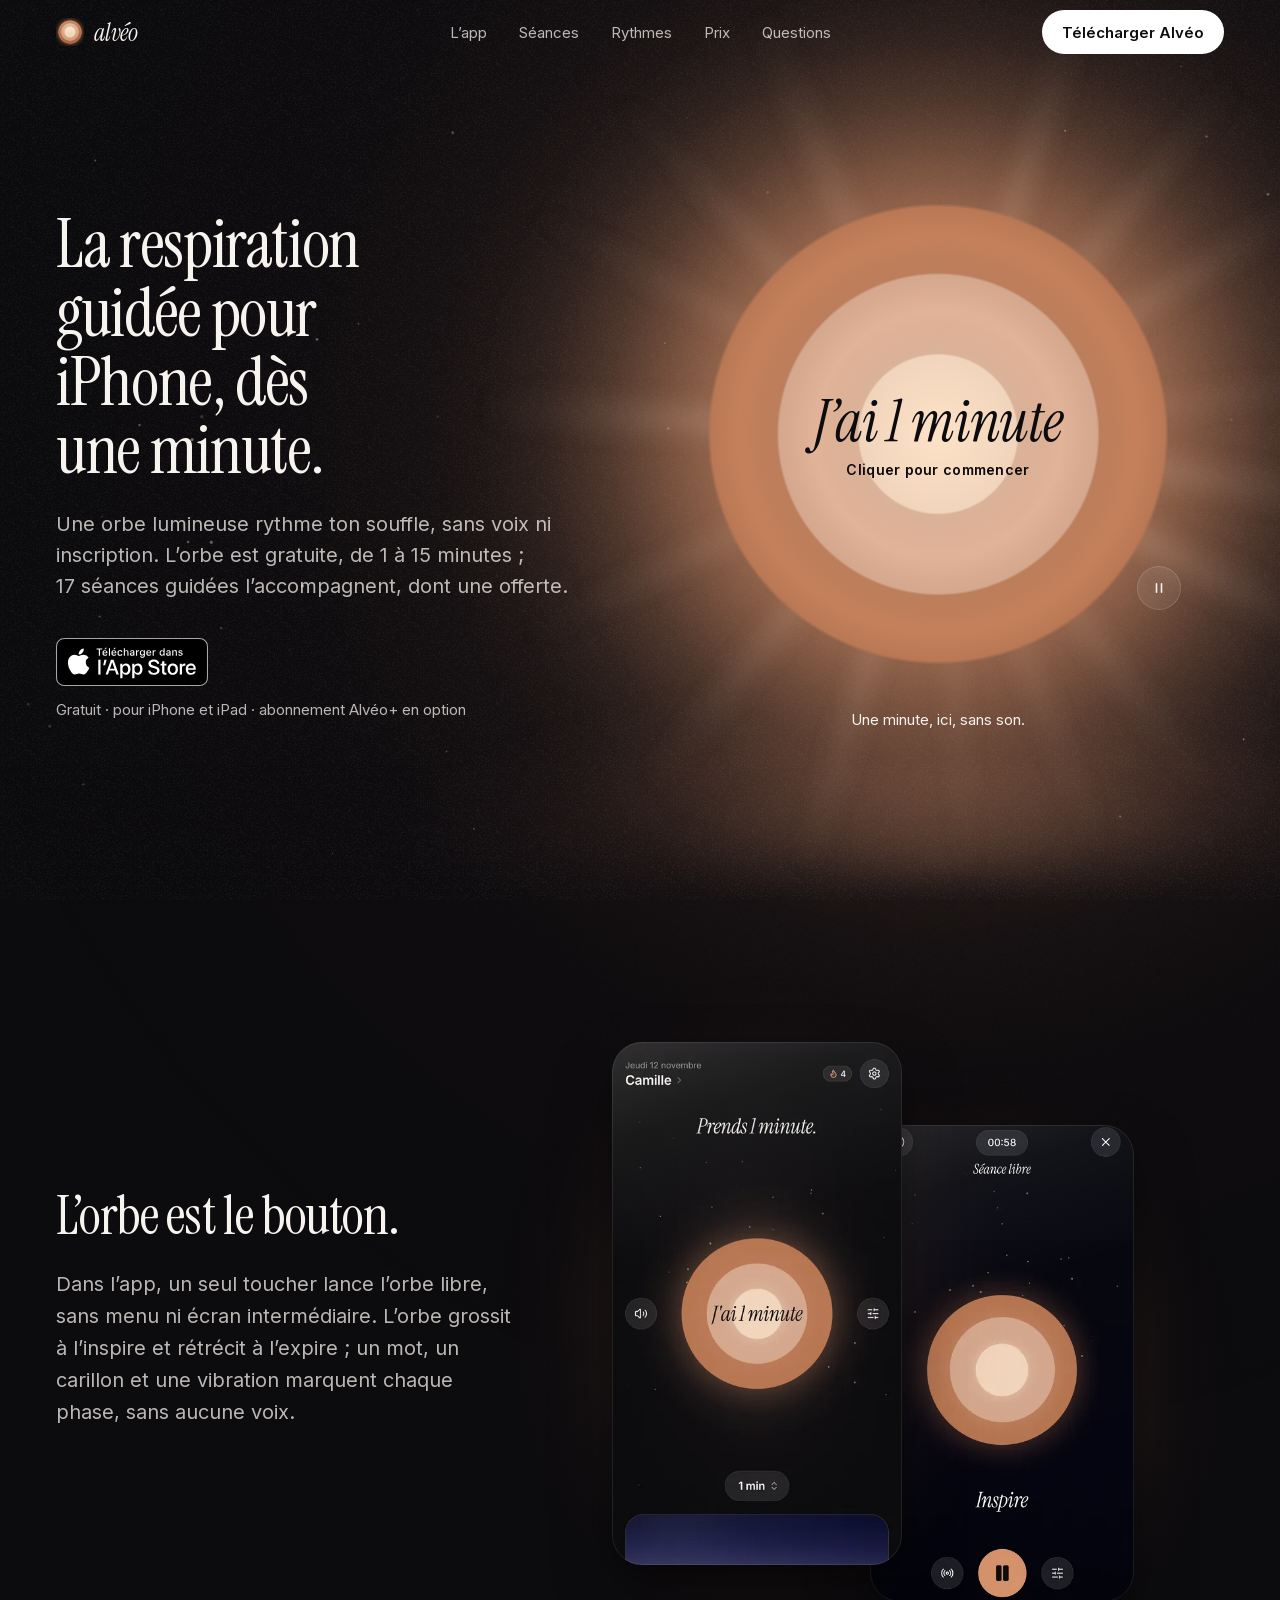
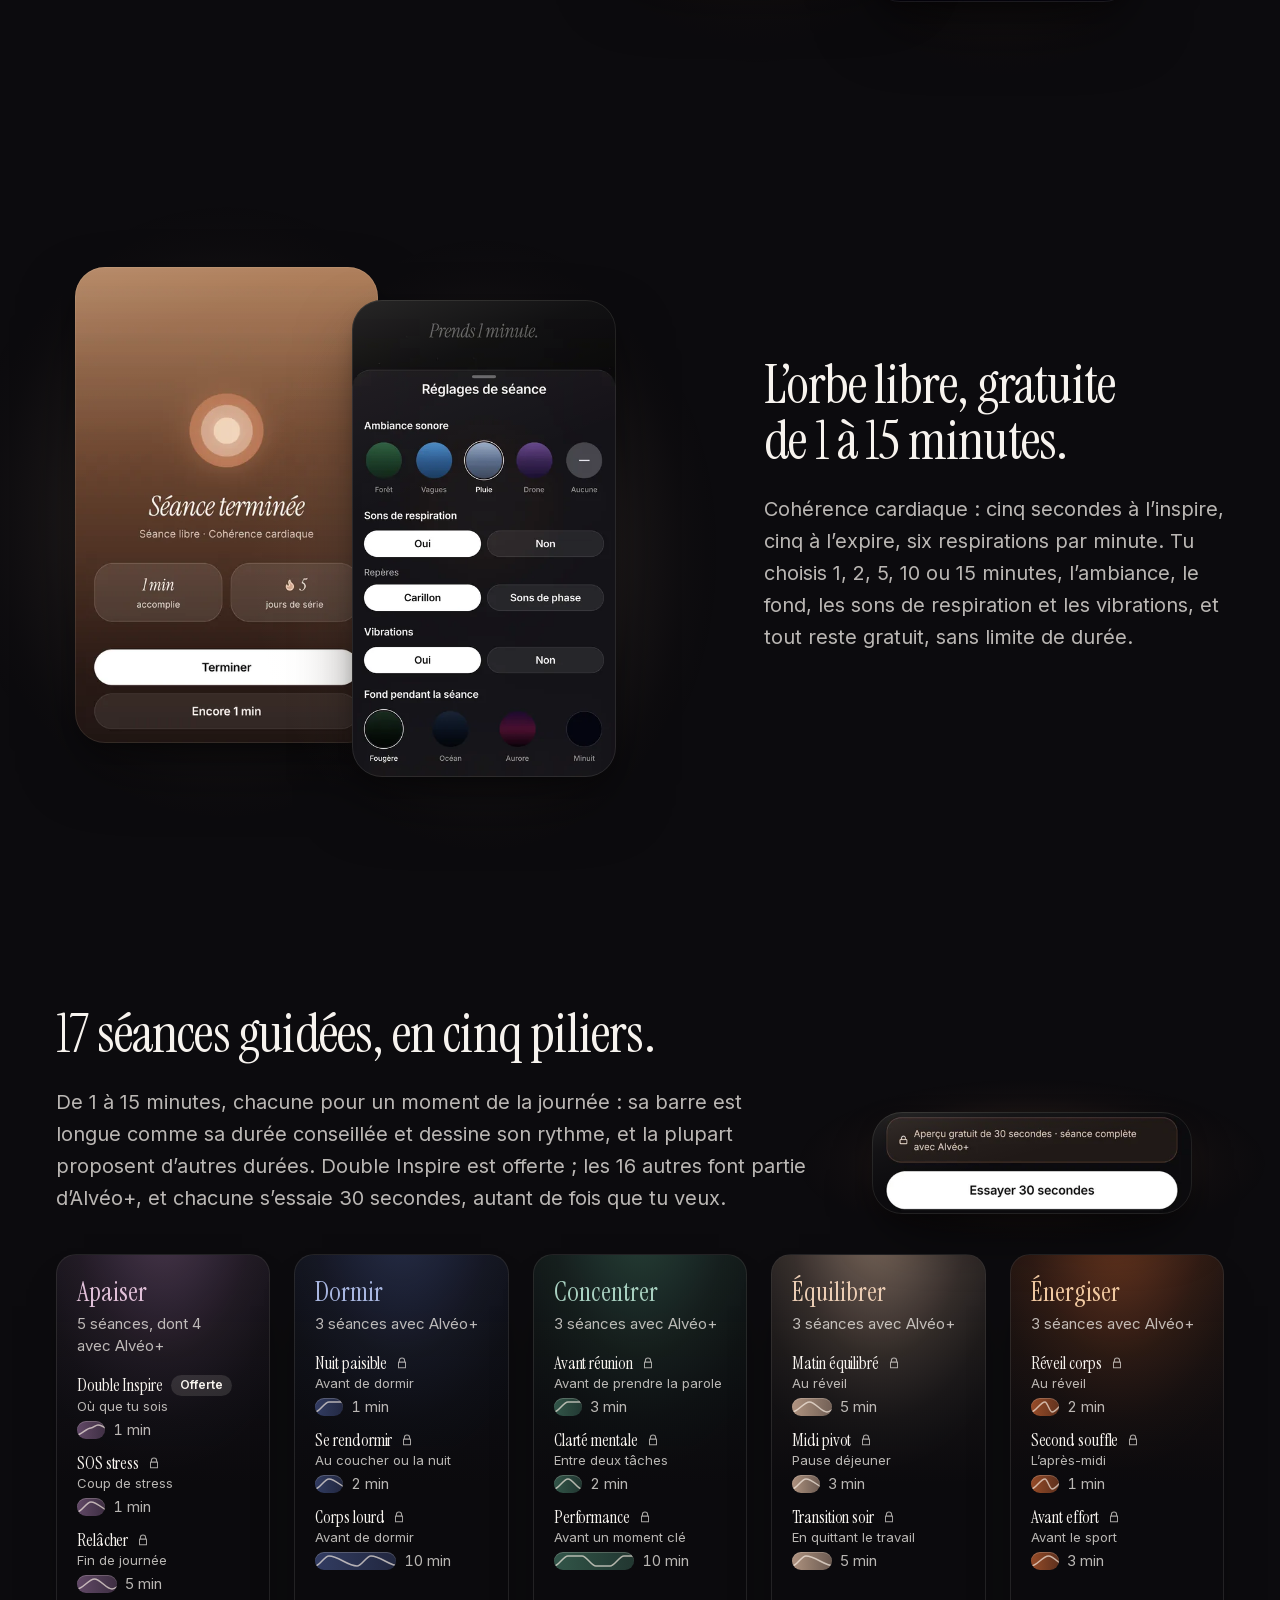
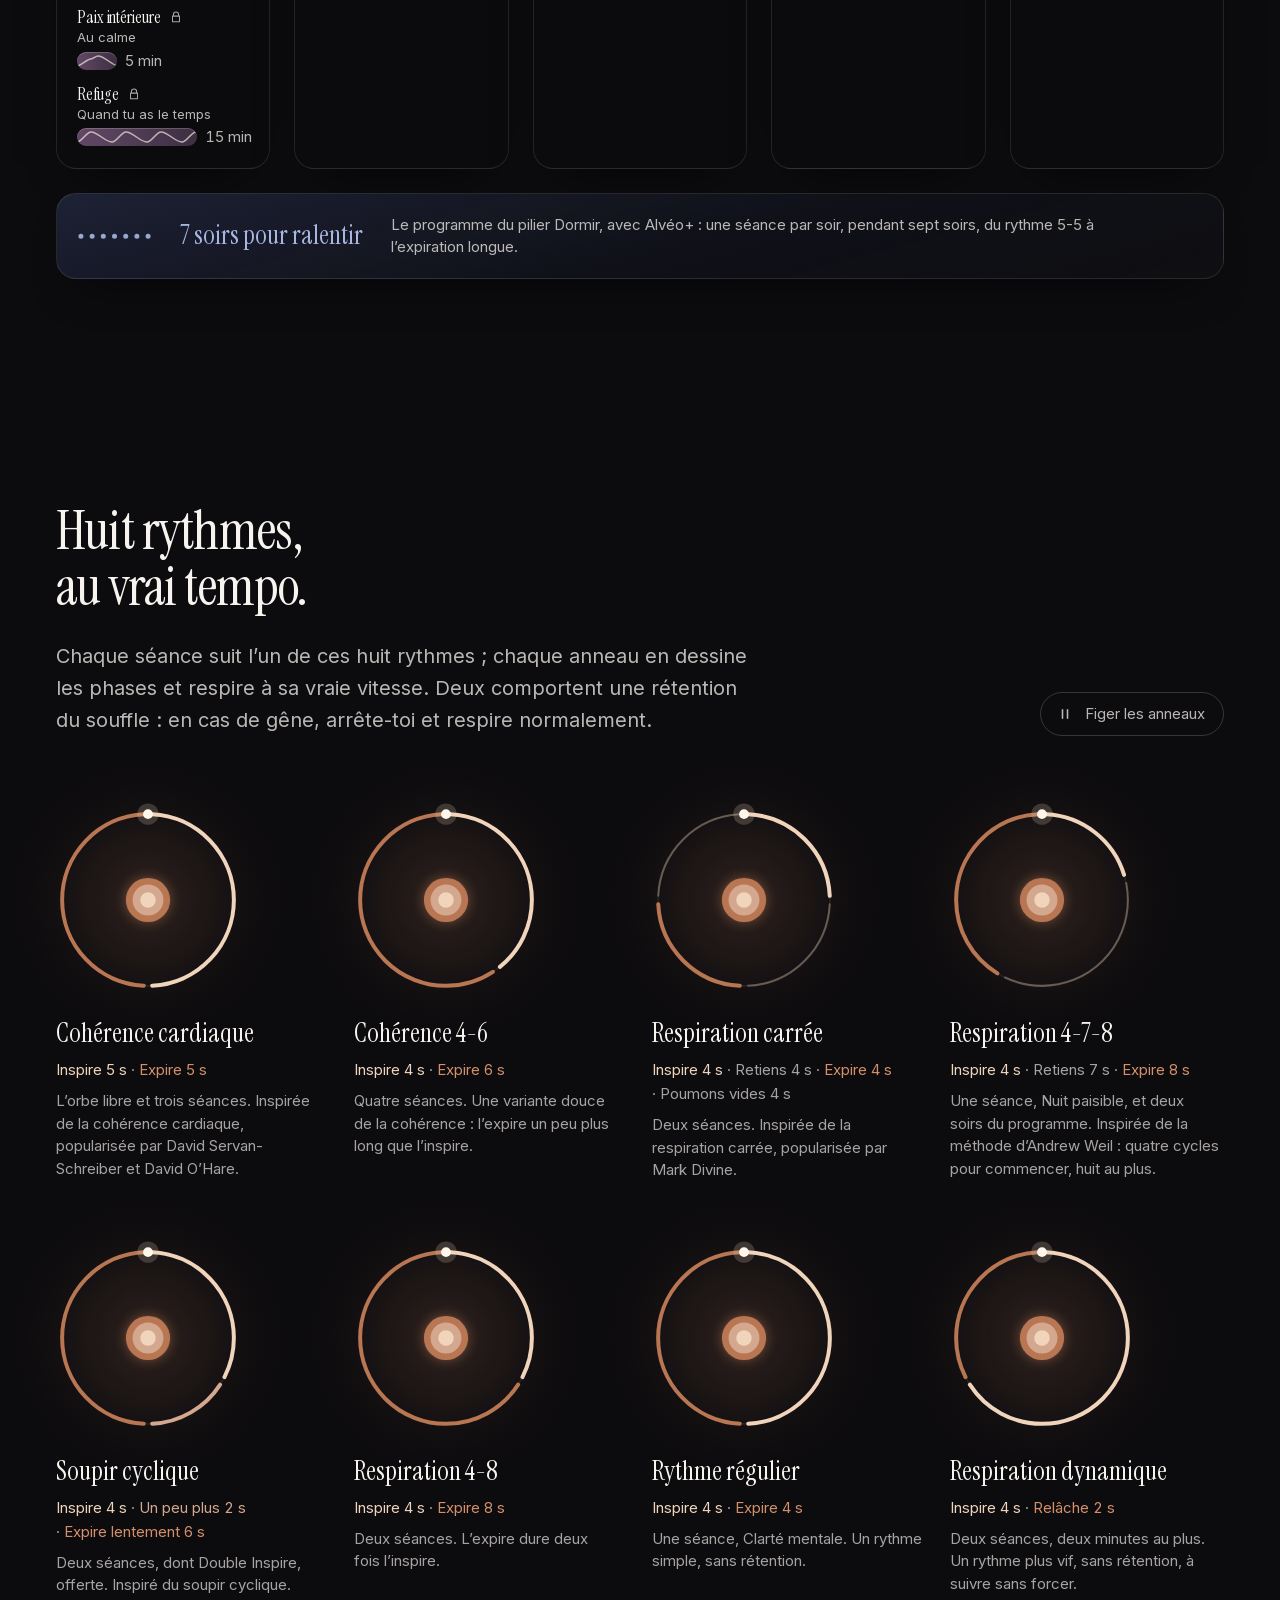
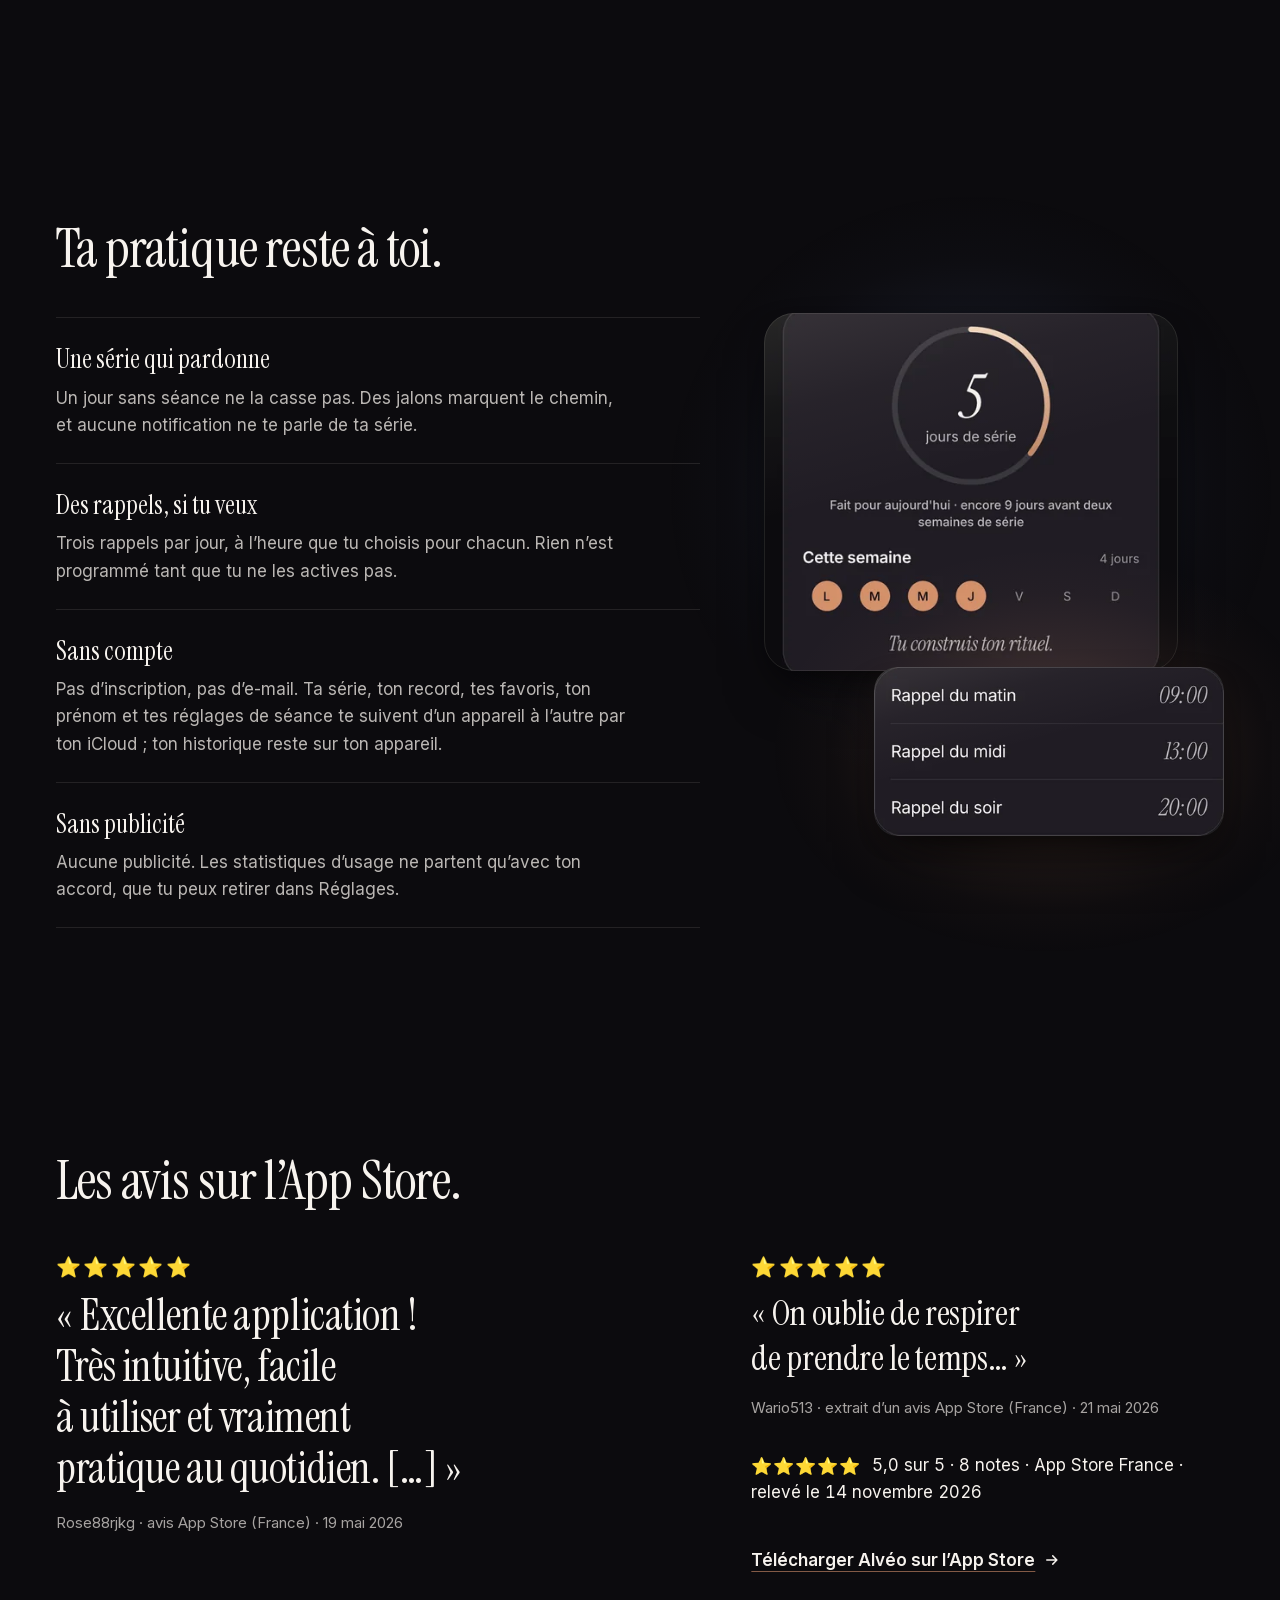
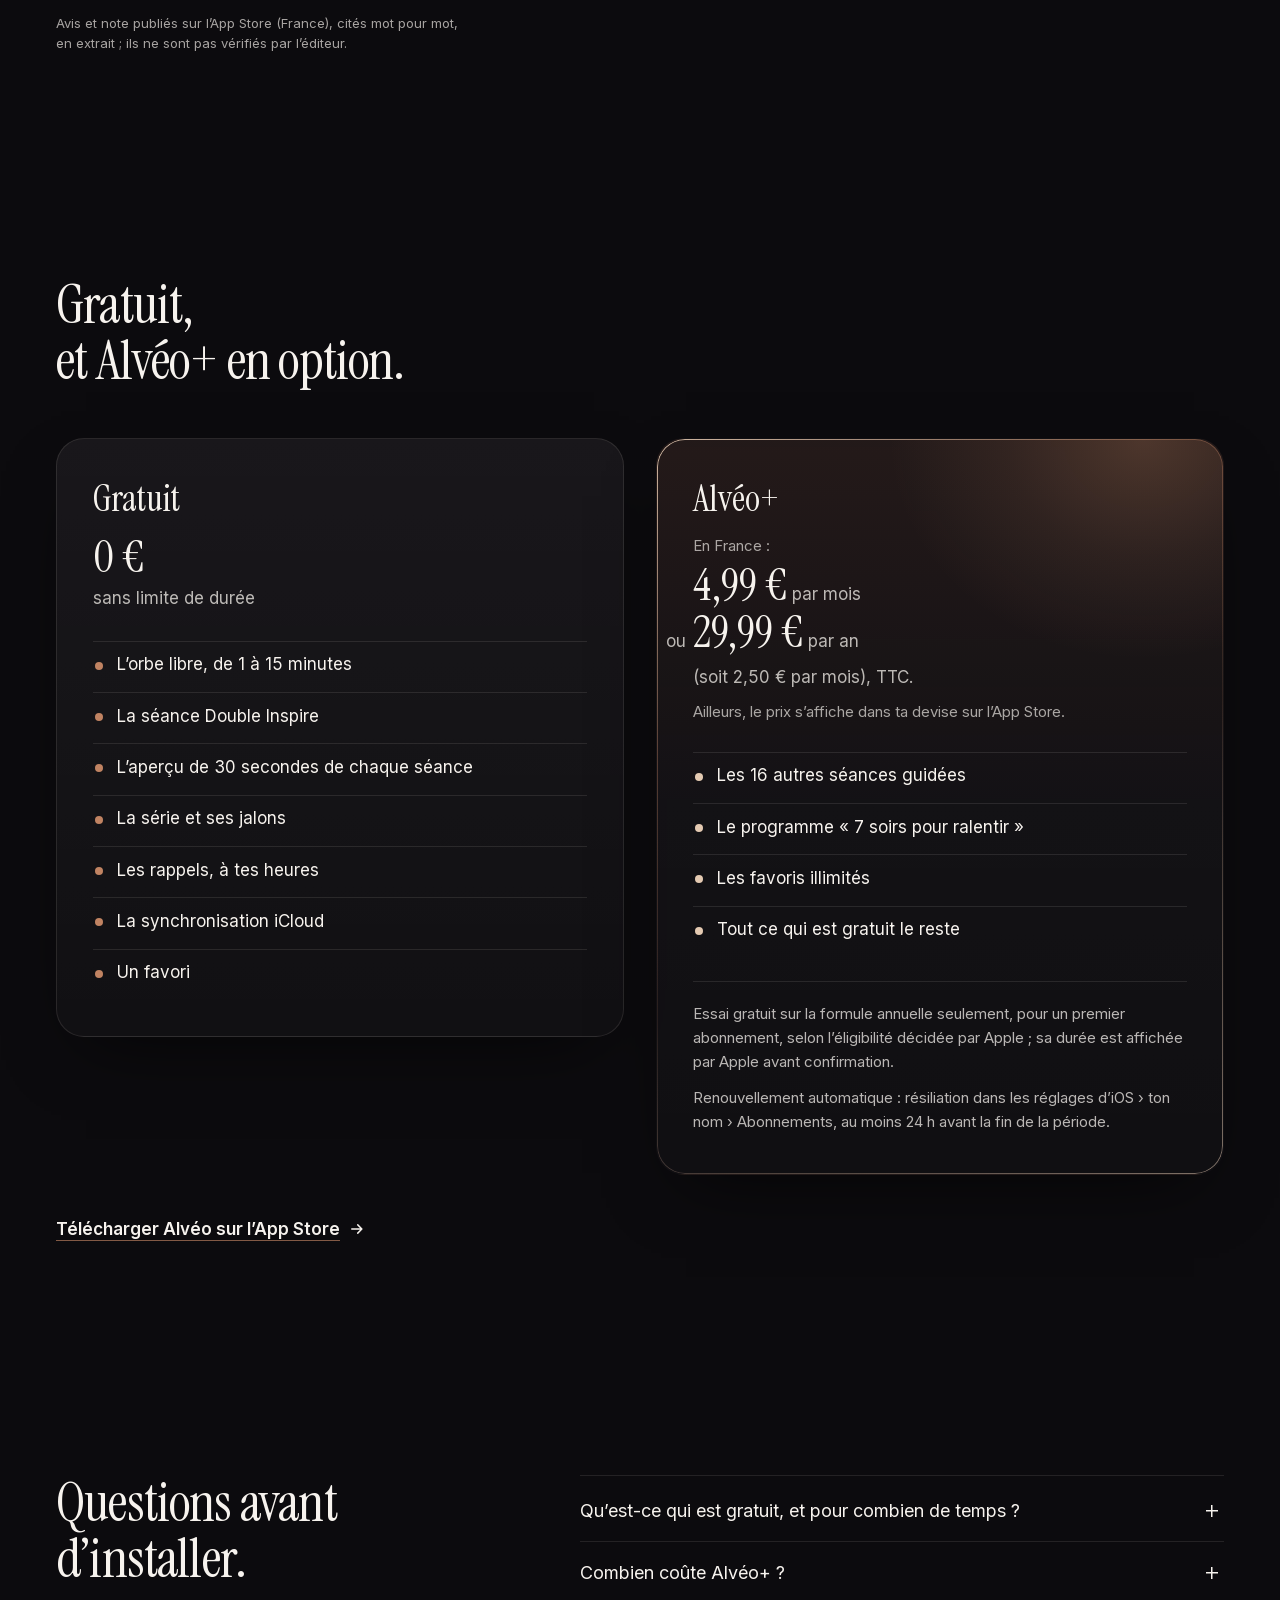
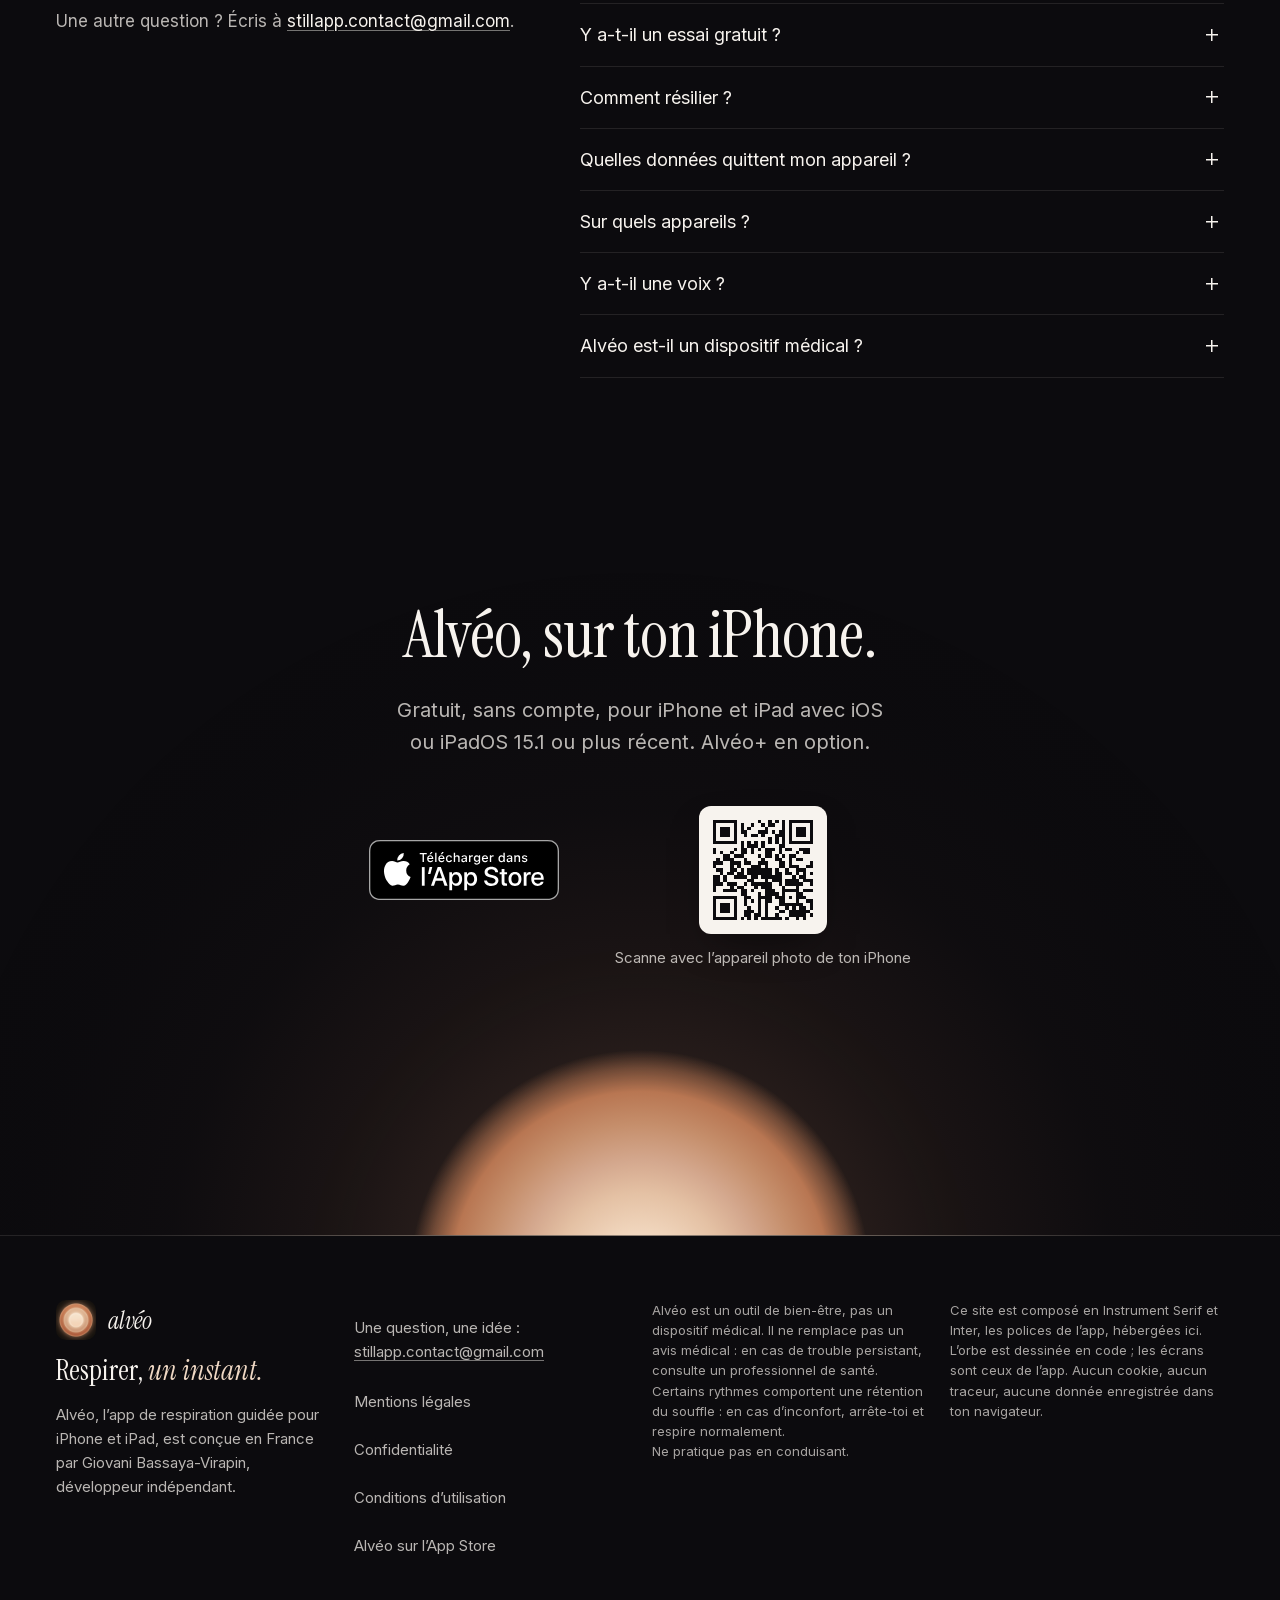
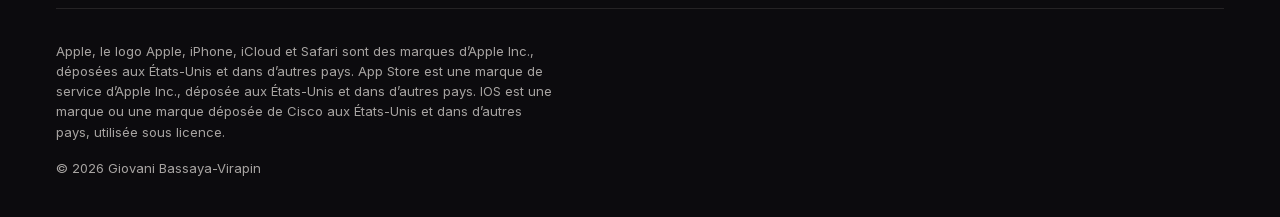
==== commit a8750cde: "revert(site) : remise des avis cités, à la demande du propriétaire Annule 0ccc5e4 (« retrait des avi" ====
--- a/index.html
+++ b/index.html
@@ -42,7 +42,7 @@
 <symbol id="cadenas" viewBox="0 0 24 24"><path d="M7.5 10.5V8a4.5 4.5 0 0 1 9 0v2.5M6 10.5h12v9.5H6z"/></symbol>
 <symbol id="fleche" viewBox="0 0 24 24"><path d="M5 12h13M13 6.5 18.5 12 13 17.5"/></symbol>
 </svg>
-<div class="ciel-page" aria-hidden="true"><i class="cp cp--app"></i><i class="cp cp--libre"></i><i class="cp cp--seances"></i><i class="cp cp--rythmes"></i><i class="cp cp--suivi"></i><i class="cp cp--prix"></i><i class="cp cp--questions"></i><i class="cp cp--installer"></i></div>
+<div class="ciel-page" aria-hidden="true"><i class="cp cp--app"></i><i class="cp cp--libre"></i><i class="cp cp--seances"></i><i class="cp cp--rythmes"></i><i class="cp cp--suivi"></i><i class="cp cp--avis"></i><i class="cp cp--prix"></i><i class="cp cp--questions"></i><i class="cp cp--installer"></i></div>
 
 <header class="entete">
 <div class="entete__barre">
@@ -233,6 +233,25 @@
 <figure class="volet volet--profil"><img src="/assets/img/profil-480.webp" srcset="/assets/img/profil-480.webp 480w, /assets/img/profil-720.webp 720w, /assets/img/profil-960.webp 960w" sizes="(min-width: 64rem) 30vw, 84vw" width="480" height="415" alt="Profil dans l’app&nbsp;: 5&nbsp;jours de série dans un anneau, «&nbsp;Fait pour aujourd’hui&nbsp;· encore 9&nbsp;jours avant deux semaines de série&nbsp;», les jours de la semaine avec séance et «&nbsp;Tu construis ton rituel.&nbsp;»" loading="lazy" decoding="async"></figure>
 <figure class="volet volet--rappels"><img src="/assets/img/rappels-v2-480.webp" srcset="/assets/img/rappels-v2-480.webp 480w, /assets/img/rappels-v2-960.webp 960w" sizes="(min-width: 64rem) 26vw, 76vw" width="480" height="233" alt="Horaires des rappels dans l’app&nbsp;: rappel du matin 09:00, rappel du midi 13:00, rappel du soir 20:00." loading="lazy" decoding="async"></figure>
 </div>
+</div>
+</section>
+
+<section class="section avis" id="avis" data-ciel="avis" aria-labelledby="titre-avis">
+<div class="conteneur avis__bloc">
+<h2 class="titre" id="titre-avis">Les avis sur l’App&nbsp;Store.</h2>
+<figure class="citation citation--grande" data-impeccable-ignore="tight-leading">
+<p class="etoiles"><span role="img" aria-label="5 étoiles sur 5">⭐️⭐️⭐️⭐️⭐️</span></p>
+<blockquote><p>«&nbsp;Excellente application&nbsp;! Très intuitive, facile <span class="insecable">à utiliser</span> et vraiment pratique au quotidien.&nbsp;[…]&nbsp;»</p></blockquote>
+<figcaption>Rose88rjkg&nbsp;· avis <span class="groupe">App Store (France)&nbsp;· <span class="insecable">19 mai 2026</span></span></figcaption>
+</figure>
+<figure class="citation">
+<p class="etoiles"><span role="img" aria-label="5 étoiles sur 5">⭐️⭐️⭐️⭐️⭐️</span></p>
+<blockquote><p>«&nbsp;On oublie de respirer de prendre le temps…&nbsp;»</p></blockquote>
+<figcaption>Wario513&nbsp;· extrait d’un avis <span class="groupe">App Store (France)&nbsp;· <span class="insecable">21 mai 2026</span></span></figcaption>
+</figure>
+<p class="avis__note num"><span class="etoiles etoiles--note" role="img" aria-label="5 étoiles sur 5">⭐️⭐️⭐️⭐️⭐️</span> 5,0 sur 5&nbsp;· 8&nbsp;notes&nbsp;· App Store France&nbsp;· <span class="groupe">relevé le <span class="insecable">14 novembre 2026</span></span></p>
+<p class="avis__appel"><a class="appel" href="https://apps.apple.com/app/apple-store/id6763119413?pt=128816657&amp;ct=site&amp;mt=8">Télécharger Alvéo sur l’App&nbsp;Store<svg class="ico" aria-hidden="true"><use href="#fleche"/></svg></a></p>
+<p class="avis__mention">Avis et note publiés sur l’App Store (France), cités mot pour mot, en extrait&nbsp;; ils ne sont pas vérifiés par l’éditeur.</p>
 </div>
 </section>
 
--- a/styles.css
+++ b/styles.css
@@ -29,7 +29,7 @@
 --t-intro:clamp(1.0625rem,.98rem + .34vw,1.25rem);
 --t-corps:1.0625rem;--t-petit:.9375rem;--t-micro:.8125rem;
 --t-voix:clamp(1.5rem,1.25rem + 1.2vw,2.5rem);
-
+--t-citation:clamp(1.75rem,1.3rem + 1.8vw,3rem);
 --section:clamp(5rem,3rem + 5vw,8rem);
 --mg:max(1.25rem,env(safe-area-inset-left));--md:max(1.25rem,env(safe-area-inset-right));
 --largeur:105rem;--g:1.25rem;--rayon-ecran:clamp(1.125rem,2.8vw,1.875rem);
@@ -125,6 +125,7 @@
 .cp--seances{--c:196 112 84;--x:78vw}
 .cp--rythmes{--c:92 108 170;--x:50vw;--a:.5}
 .cp--suivi{--c:96 124 186;--a:.48}
+.cp--avis{--c:204 128 92;--x:24vw}
 .cp--questions{--c:190 110 80;--x:22vw}
 .cp--installer{--x:50vw;--rx:90vw;--a:.48}
 @media (min-width:64rem){
@@ -134,6 +135,7 @@
 .cp--seances{--x:86vw;--y:96vh;--rx:40vw}
 .cp--rythmes{--x:60vw;--y:96vh;--rx:54vw;--a:.66}
 .cp--suivi{--x:80vw;--y:60vh;--a:.62}
+.cp--avis{--x:86vw;--y:100vh;--a:.46}
 .cp--prix{--x:76vw;--y:60vh;--rx:40vw;--a:.5}
 .cp--questions{--x:14vw;--y:100vh;--a:.46}
 .cp--installer{--y:108vh;--rx:56vw;--ry:62vh;--a:.62}
@@ -473,6 +475,19 @@
 @media (min-width:48rem){.fait{grid-template-columns:14rem minmax(0,1fr);column-gap:2rem}}
 @media (min-width:64rem){.suivi__grille{grid-template-columns:7fr 5fr;column-gap:4rem;align-items:center}.fait{grid-template-columns:1fr}.suivi__scene{width:100%}}
 
+/* LES AVIS */
+.avis__bloc{display:grid;grid-template-columns:minmax(0,1fr);gap:2rem;justify-items:start}
+.citation blockquote p{font-size:var(--t-voix);line-height:1.25;font-family:var(--serif);letter-spacing:-.01em;max-width:24ch;text-wrap:balance}
+.citation--grande blockquote p{font-size:var(--t-citation);line-height:1.16;max-width:22ch}
+.citation figcaption{margin-top:1rem;font-size:var(--t-petit);color:var(--texte-3)}
+.citation--grande{margin-top:1rem}
+.avis__note{font-size:var(--t-corps);color:var(--texte-1)}
+.etoiles{font-family:"Apple Color Emoji","Segoe UI Emoji","Noto Color Emoji",sans-serif;font-size:1.25rem;line-height:1;letter-spacing:.12em;margin-bottom:.875rem}
+.etoiles--note{display:inline-block;font-size:1em;letter-spacing:.06em;margin:0 .375rem 0 0;vertical-align:-.08em}
+.avis__appel{margin-top:-1rem}
+.avis__mention{font-size:var(--t-micro);line-height:1.5;color:var(--texte-3);max-width:52ch}
+@media (min-width:64rem){.avis__bloc{grid-template-columns:repeat(12,minmax(0,1fr));column-gap:var(--g)}.avis__bloc > .titre{grid-column:1/13}.citation--grande{grid-column:1/8;grid-row:2/5}.citation:not(.citation--grande){grid-column:8/13;grid-row:2;align-self:start;margin-top:1rem}.avis__note{grid-column:8/13;grid-row:3;align-self:end}.avis__appel{grid-column:8/13;grid-row:4;align-self:start;margin-top:0}.avis__mention{grid-column:1/8}}
+
 /* LE PRIX */
 .offres{display:grid;gap:var(--g);margin-top:3rem}
 .offre{position:relative;isolation:isolate;padding:2rem 1.75rem;border-radius:1.75rem;border:1px solid var(--filet);background:linear-gradient(180deg,rgba(var(--blanc),.055),rgba(var(--blanc),.025)),rgba(var(--nuit-rgb),.62);box-shadow:0 28px 70px -30px rgba(var(--noir),.7)}
@@ -567,10 +582,10 @@
 @supports (animation-timeline:view()){
 @media (prefers-reduced-motion:no-preference){
 /* ciel ≈ 0,1× */
-html{timeline-scope:--v-app,--v-libre,--v-seances,--v-rythmes,--v-suivi,--v-prix,--v-questions,--v-installer}
-#app{view-timeline:--v-app block}#orbe-libre{view-timeline:--v-libre block}#seances{view-timeline:--v-seances block}#rythmes{view-timeline:--v-rythmes block}#suivi{view-timeline:--v-suivi block}#prix{view-timeline:--v-prix block}#questions{view-timeline:--v-questions block}#installer{view-timeline:--v-installer block}
+html{timeline-scope:--v-app,--v-libre,--v-seances,--v-rythmes,--v-suivi,--v-avis,--v-prix,--v-questions,--v-installer}
+#app{view-timeline:--v-app block}#orbe-libre{view-timeline:--v-libre block}#seances{view-timeline:--v-seances block}#rythmes{view-timeline:--v-rythmes block}#suivi{view-timeline:--v-suivi block}#avis{view-timeline:--v-avis block}#prix{view-timeline:--v-prix block}#questions{view-timeline:--v-questions block}#installer{view-timeline:--v-installer block}
 .cp{animation:ciel-glisse linear both}
-.cp--app{animation-timeline:--v-app}.cp--libre{animation-timeline:--v-libre}.cp--seances{animation-timeline:--v-seances}.cp--rythmes{animation-timeline:--v-rythmes}.cp--suivi{animation-timeline:--v-suivi}.cp--prix{animation-timeline:--v-prix}.cp--questions{animation-timeline:--v-questions}.cp--installer{animation-timeline:--v-installer}
+.cp--app{animation-timeline:--v-app}.cp--libre{animation-timeline:--v-libre}.cp--seances{animation-timeline:--v-seances}.cp--rythmes{animation-timeline:--v-rythmes}.cp--suivi{animation-timeline:--v-suivi}.cp--avis{animation-timeline:--v-avis}.cp--prix{animation-timeline:--v-prix}.cp--questions{animation-timeline:--v-questions}.cp--installer{animation-timeline:--v-installer}
 }
 @media (prefers-reduced-motion:no-preference) and (min-width:64rem){
 .js .heros__orbe{animation:scene-defile linear both;animation-timeline:scroll(root);animation-range:0 100vh}
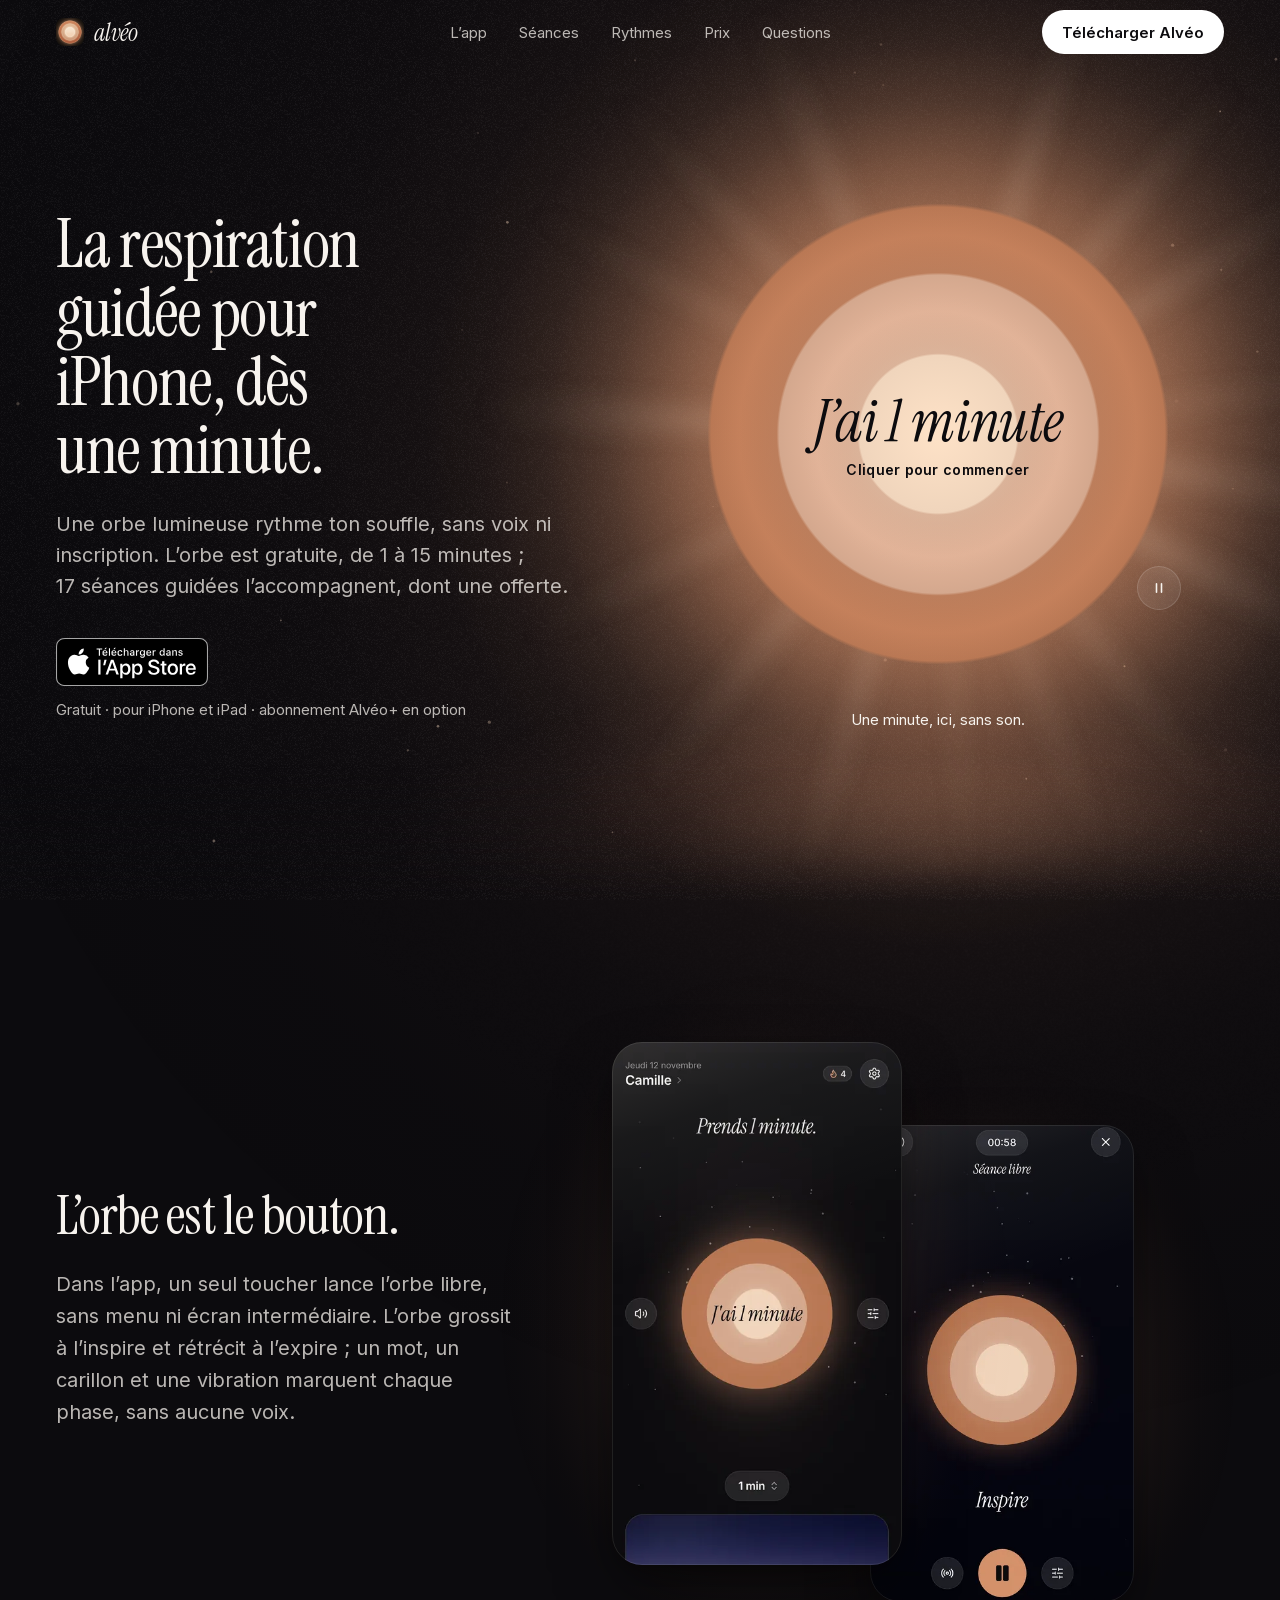
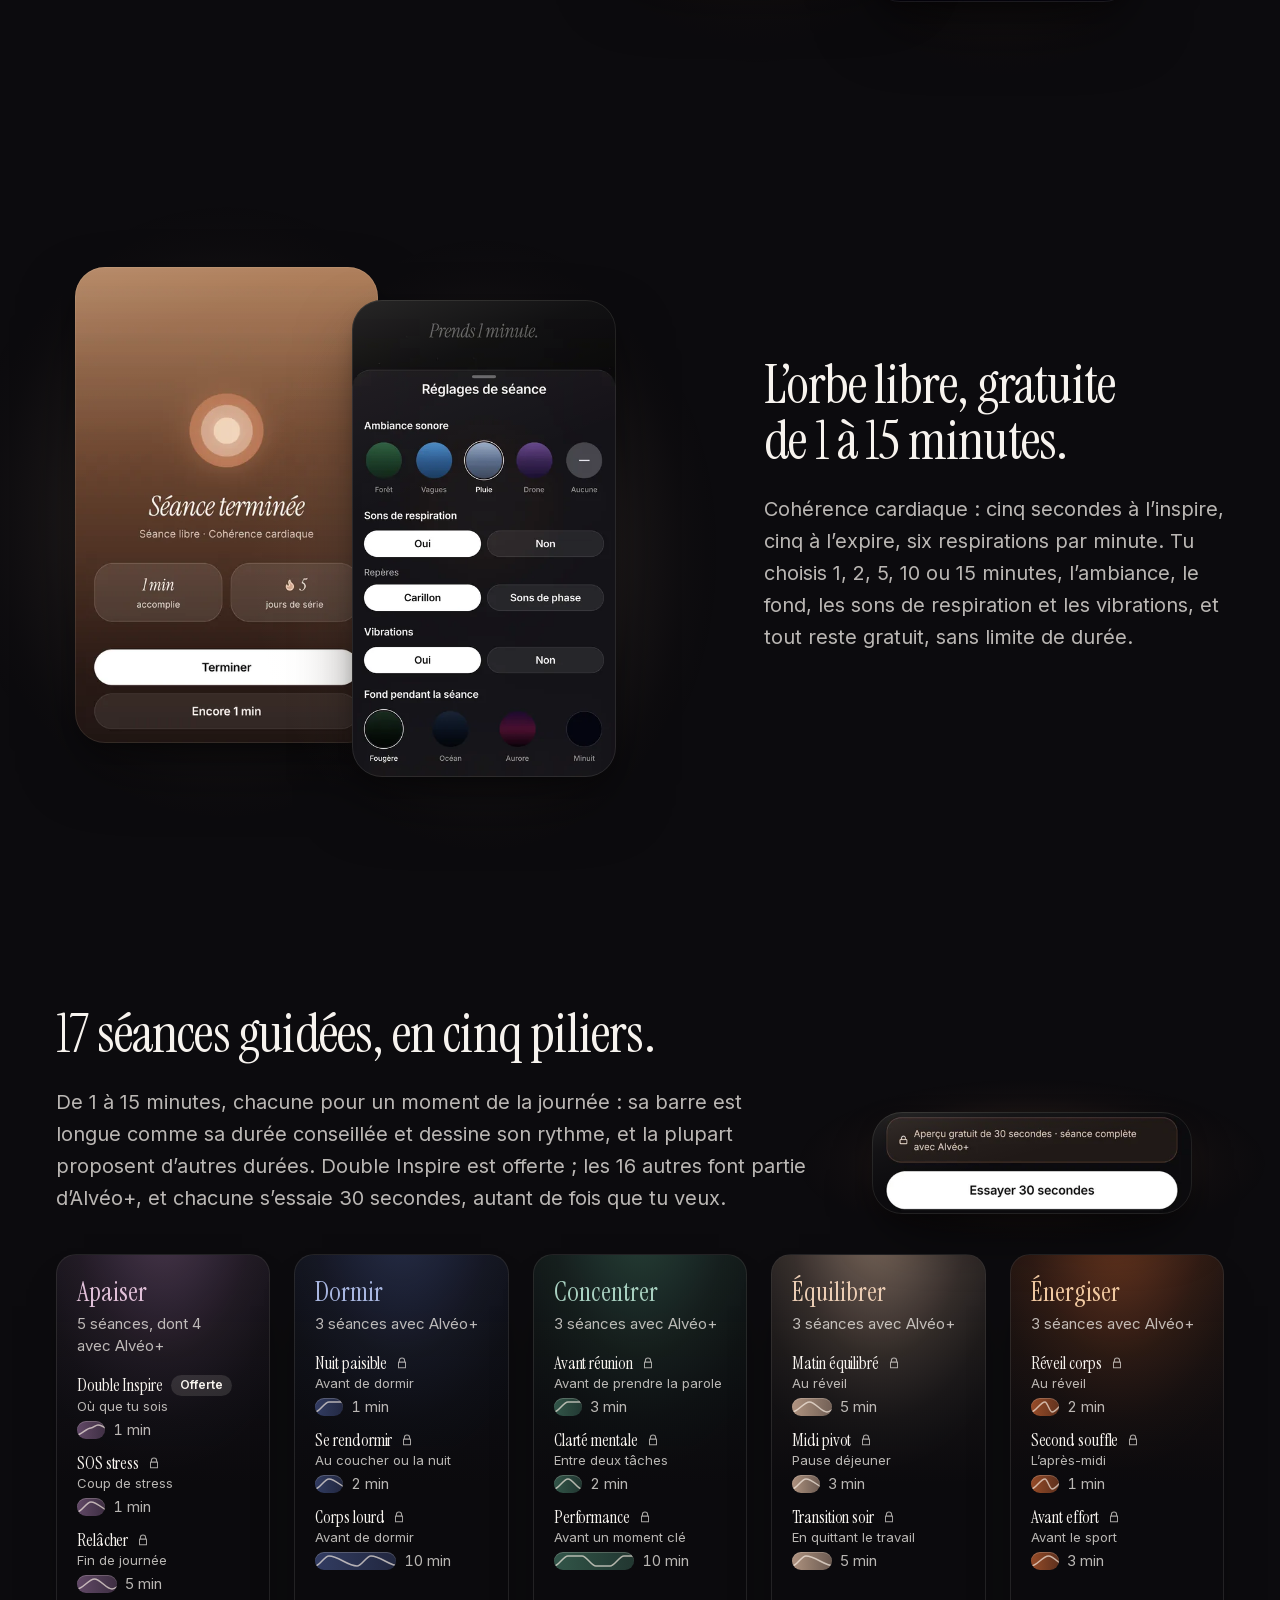
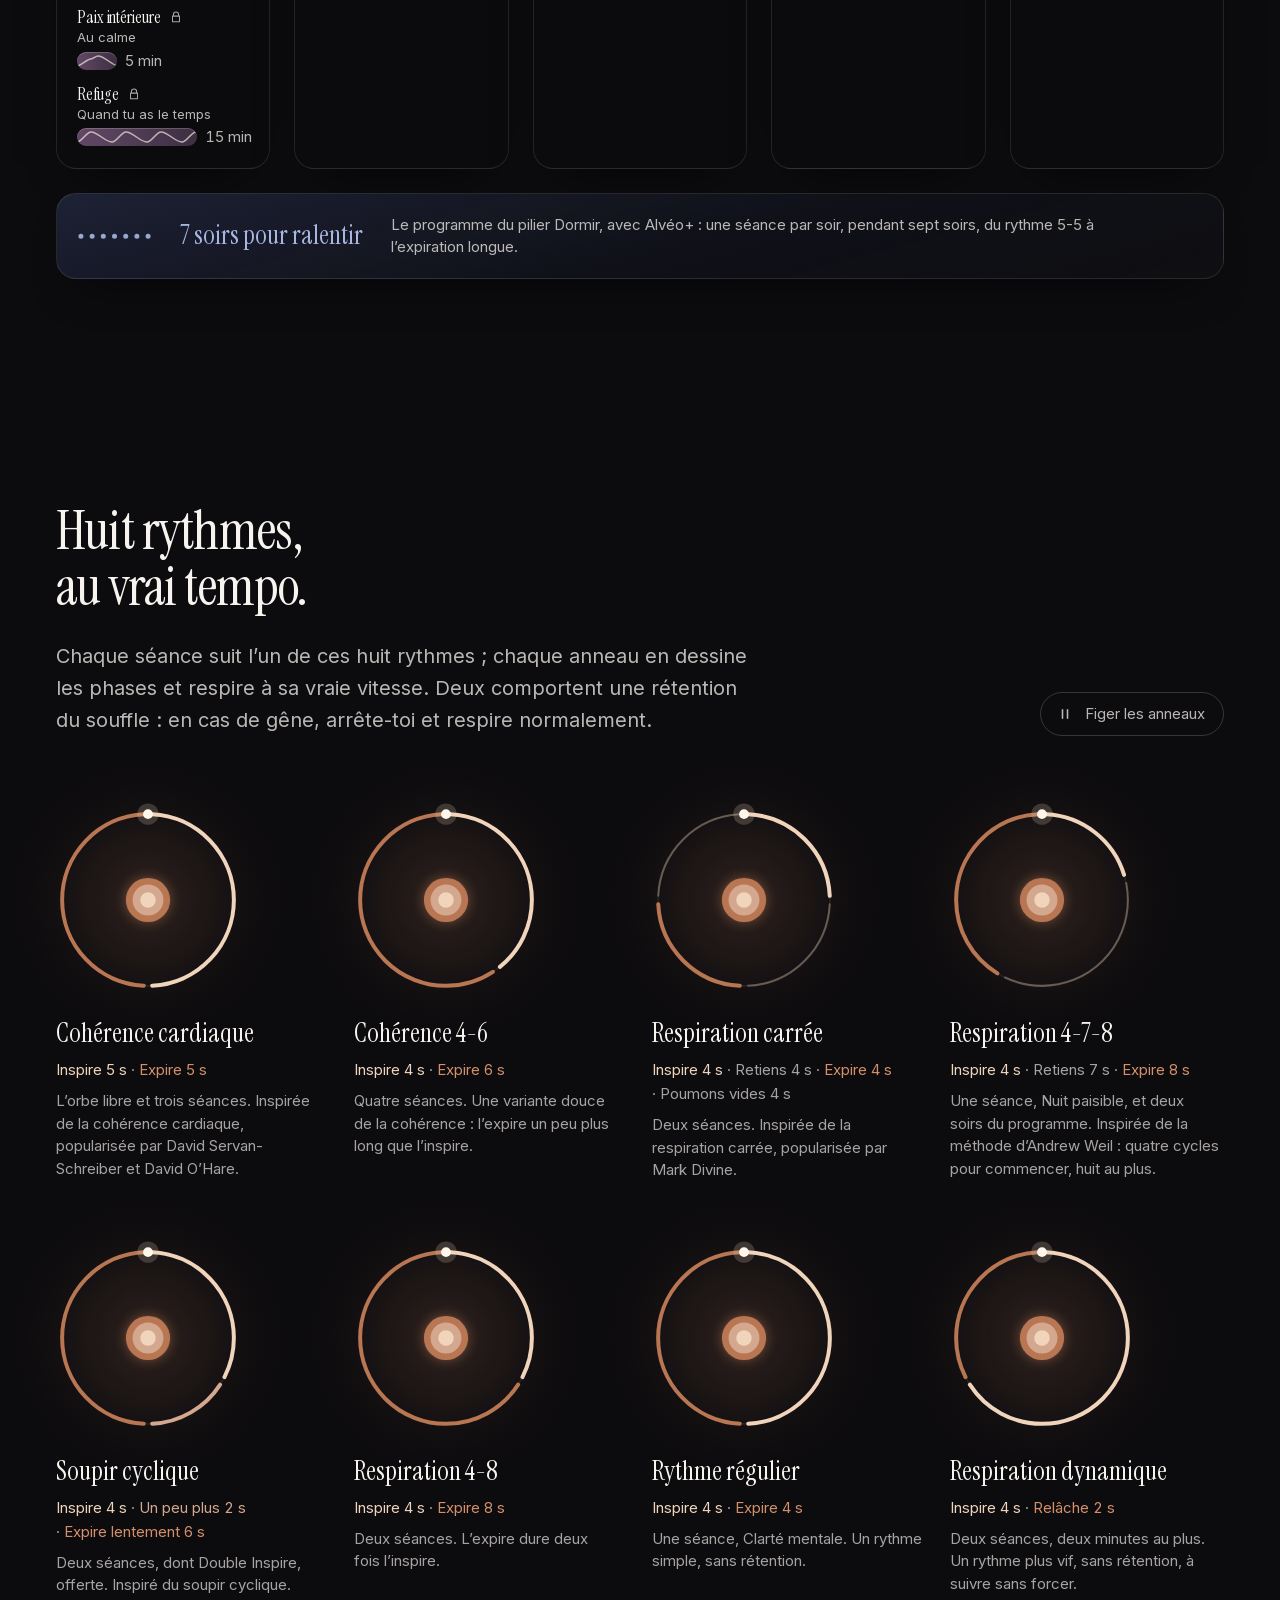
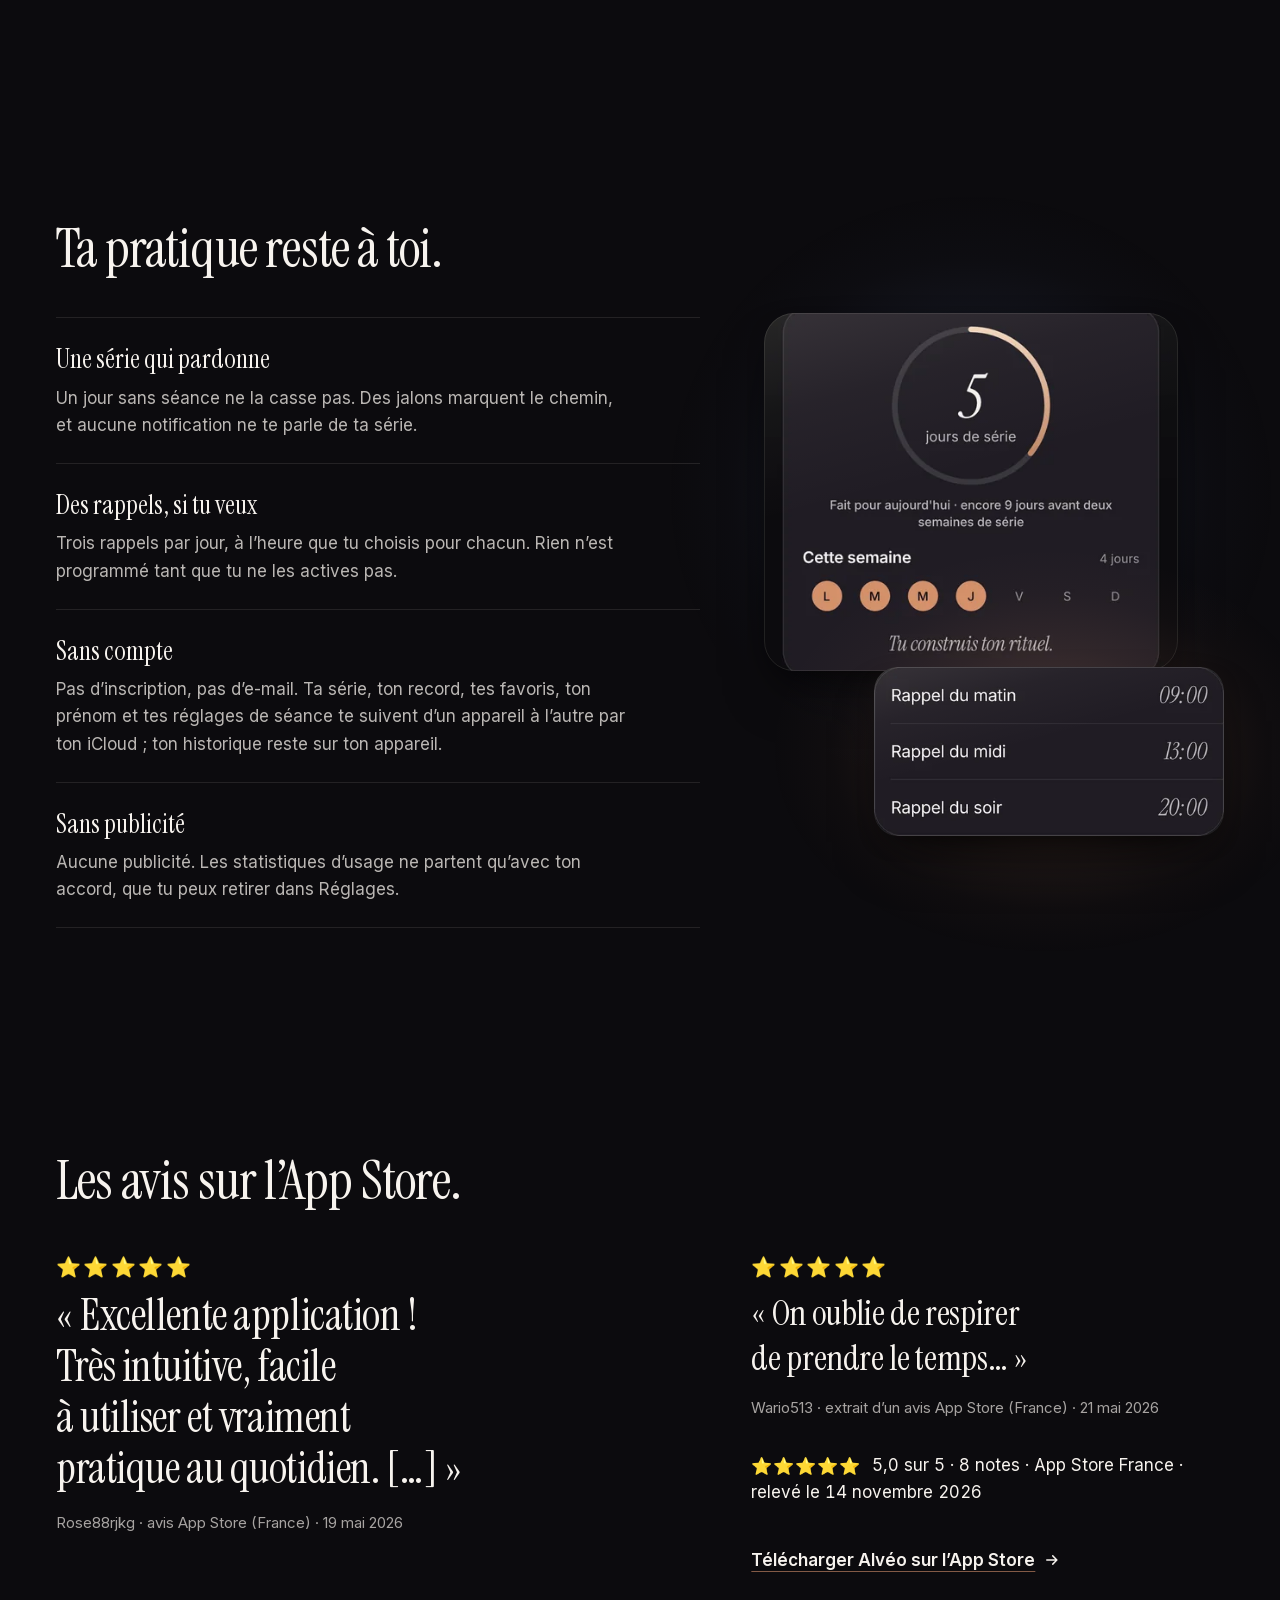
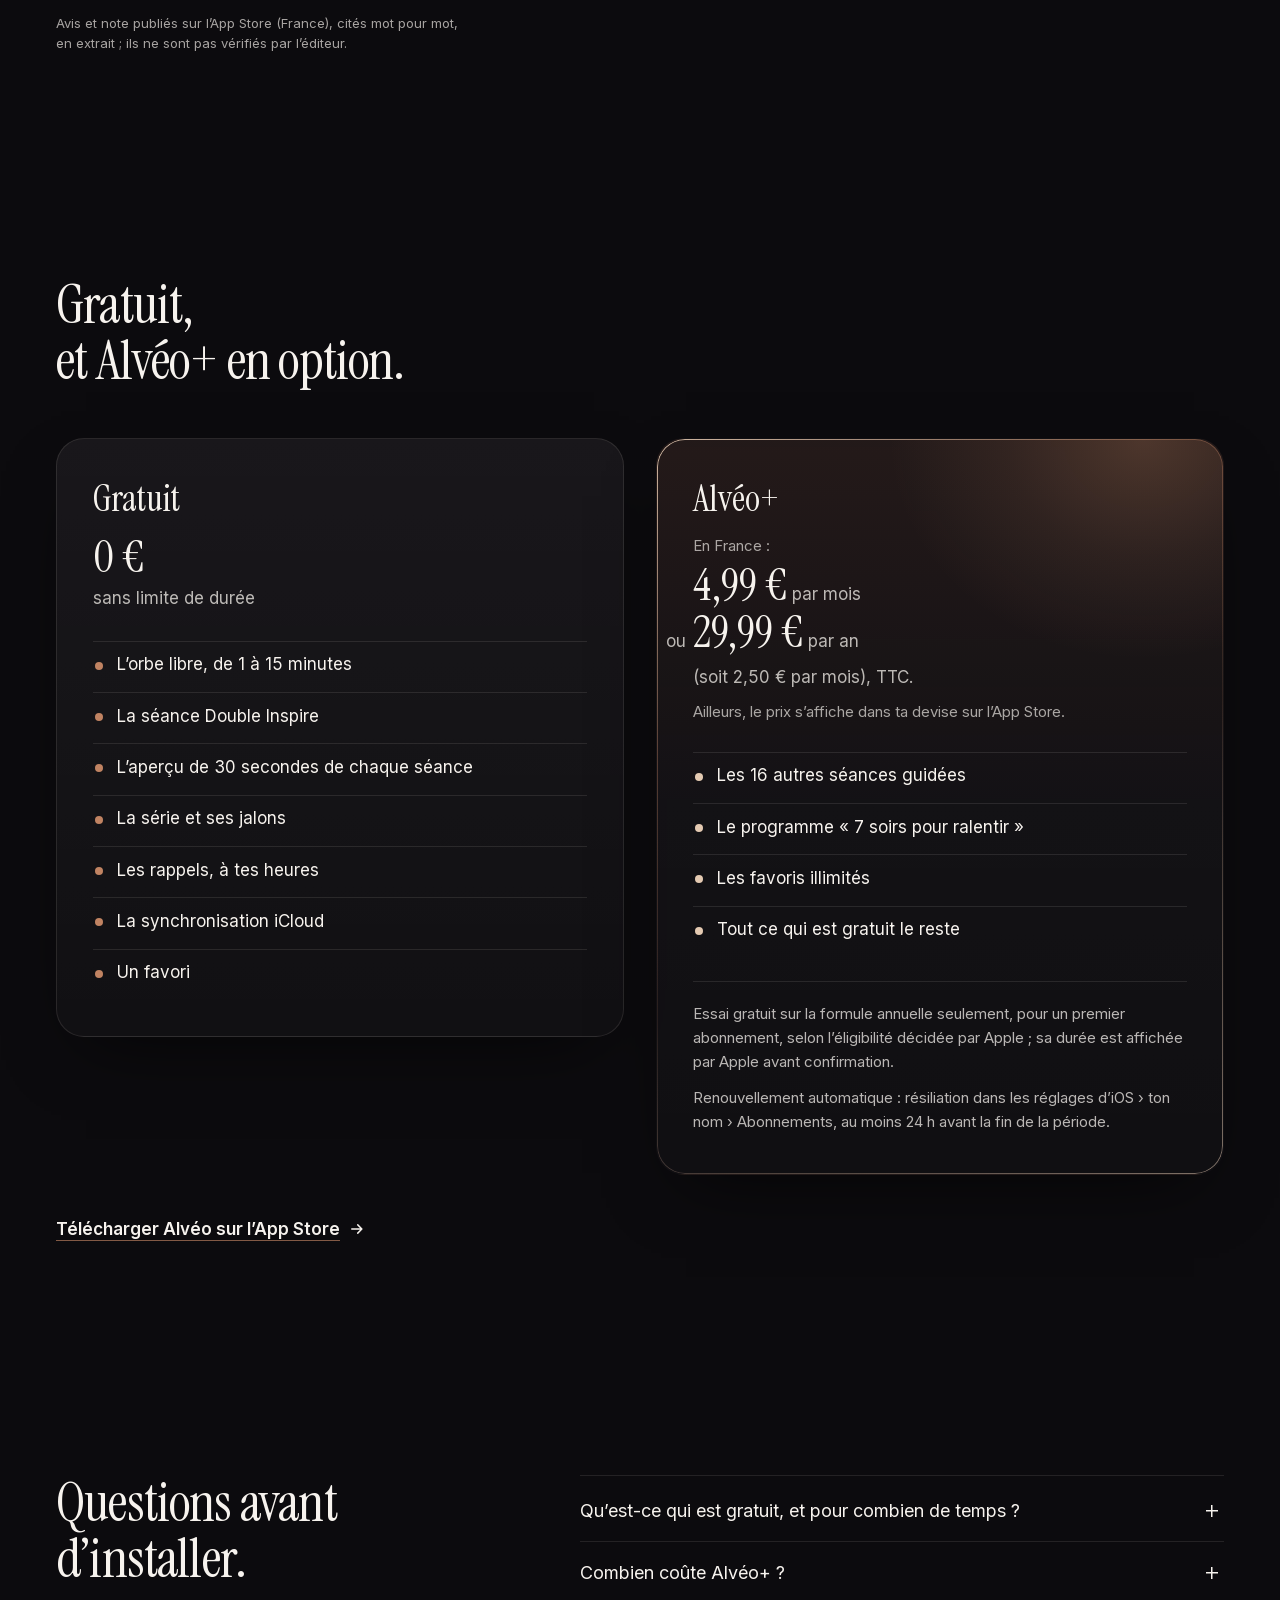
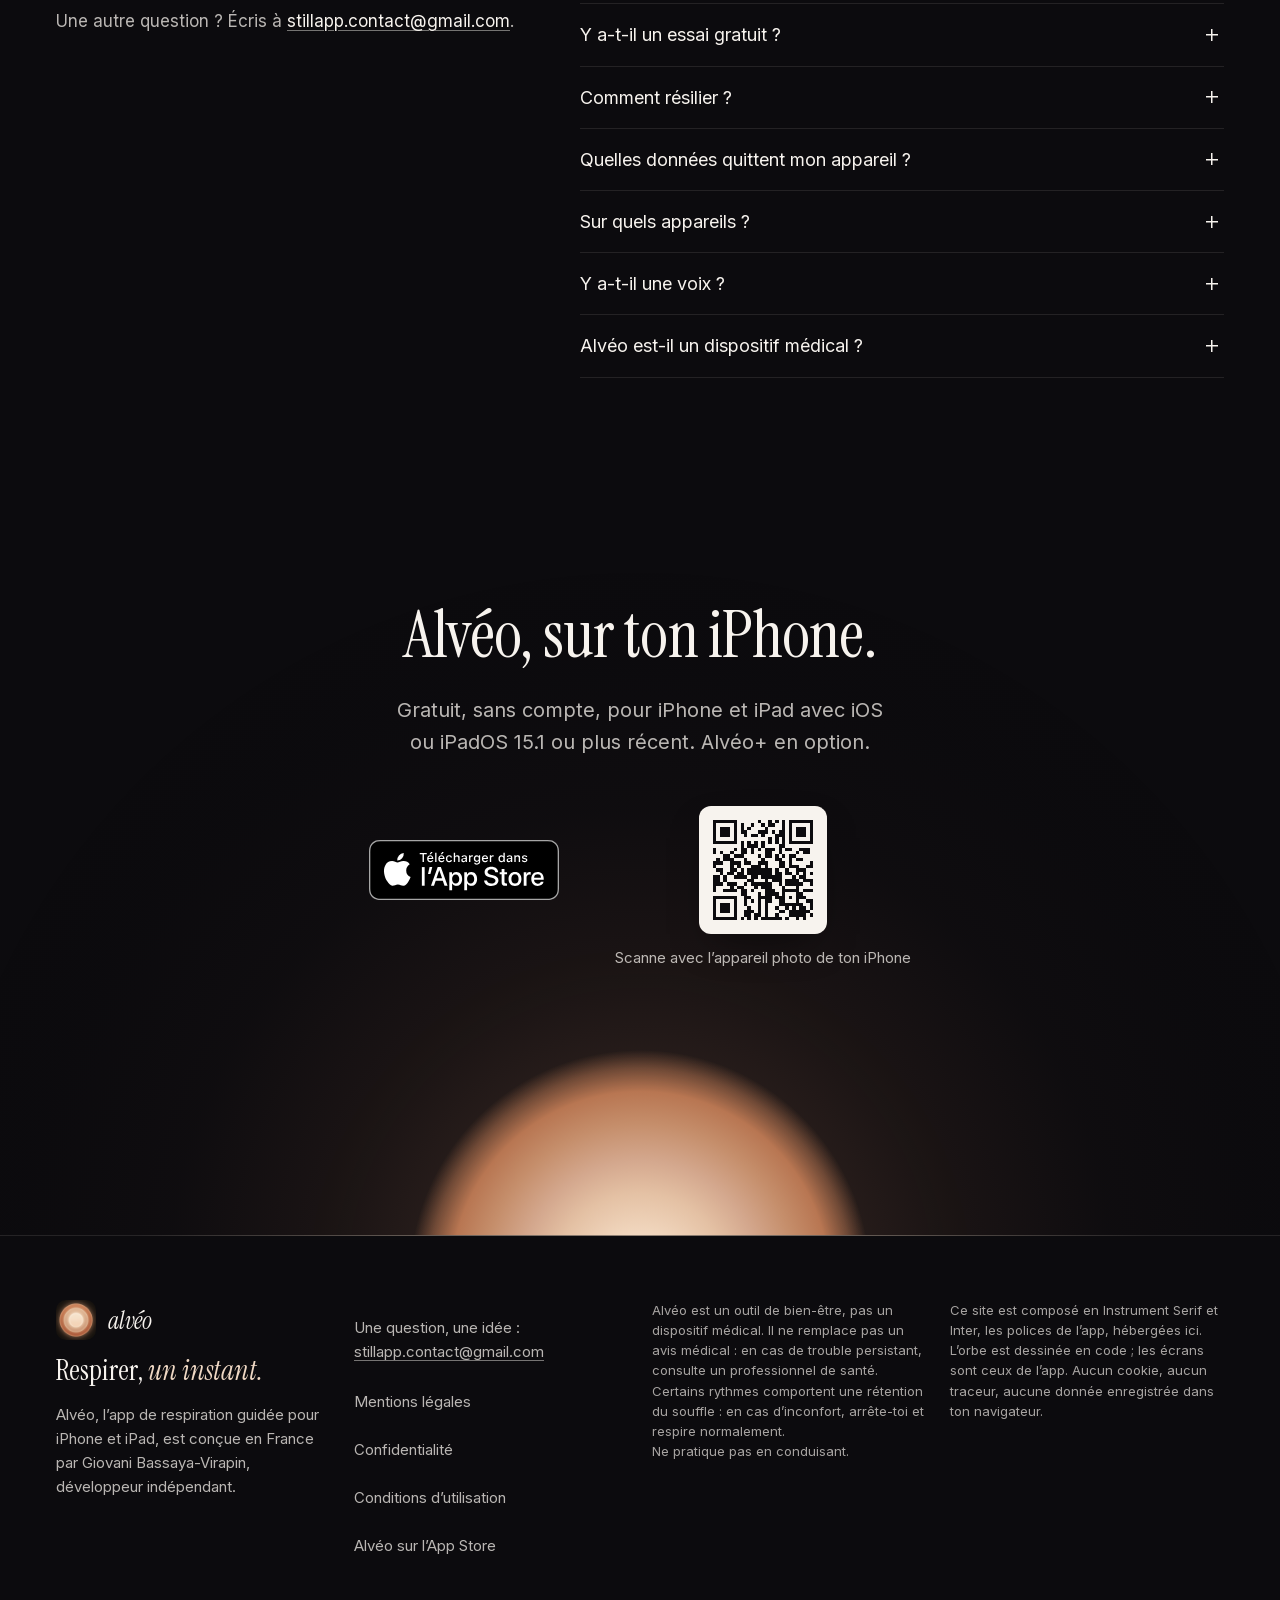
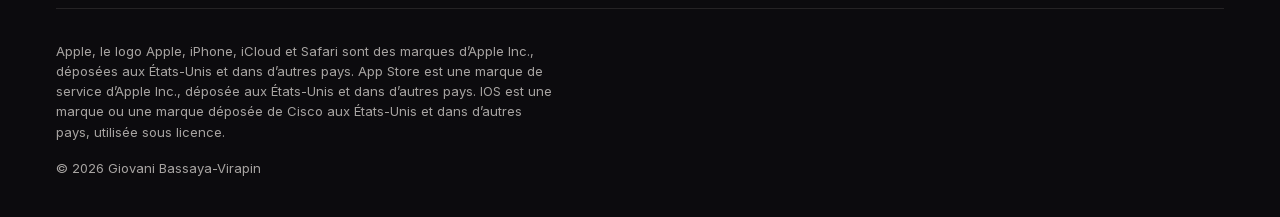
==== commit 0e3439ce: "feat(site) : la version Android est annoncée « en préparation » FAQ « Sur quels appareils ? » : « Il" ====
--- a/index.html
+++ b/index.html
@@ -301,7 +301,7 @@
 <details class="question"><summary>Y a-t-il un essai gratuit&nbsp;?</summary><div class="question__corps"><p>Oui, sur la formule annuelle seulement, pour un premier abonnement, si Apple te juge éligible. Sa durée est affichée par Apple avant que tu confirmes. La formule mensuelle n’a pas d’essai.</p></div></details>
 <details class="question"><summary>Comment résilier&nbsp;?</summary><div class="question__corps"><p>Dans les réglages d’iOS&nbsp;› ton nom&nbsp;› Abonnements, au moins 24&nbsp;h avant la fin de la période en cours. Sinon, l’abonnement se renouvelle automatiquement.</p></div></details>
 <details class="question"><summary>Quelles données quittent mon appareil&nbsp;?</summary><div class="question__corps"><p>Il n’y a pas de compte, pas d’e-mail et pas de publicité. Les statistiques d’usage ne partent qu’avec ton accord, modifiable dans Réglages. Dès l’ouverture, le service qui gère les achats (RevenueCat) reçoit un identifiant aléatoire, l’identifiant d’appareil propre à l’éditeur, le modèle de l’appareil, les versions de l’app et d’iOS, les dates de connexion et ton adresse IP, dont seul le pays est retenu. Ta série, ton record, tes favoris, ton prénom et tes réglages de séance te suivent par ton iCloud&nbsp;; ton historique reste sur ton appareil.</p></div></details>
-<details class="question"><summary>Sur quels appareils&nbsp;?</summary><div class="question__corps"><p>Alvéo existe pour iPhone et iPad, en français et en anglais, avec iOS ou iPadOS&nbsp;15.1 ou plus récent. Il n’y a pas de version Android.</p></div></details>
+<details class="question"><summary>Sur quels appareils&nbsp;?</summary><div class="question__corps"><p>Alvéo existe pour iPhone et iPad, en français et en anglais, avec iOS ou iPadOS&nbsp;15.1 ou plus récent. La version Android est en préparation.</p></div></details>
 <details class="question"><summary>Y a-t-il une voix&nbsp;?</summary><div class="question__corps"><p>Non. Le guidage passe par l’orbe et un mot à l’écran, un carillon à chaque phase (ou, au choix, un son pour inspirer et un autre pour expirer) et une vibration propre à chaque rythme. Sons et vibrations se coupent dans les réglages de séance.</p></div></details>
 <details class="question"><summary>Alvéo est-il un dispositif médical&nbsp;?</summary><div class="question__corps"><p>Non. Alvéo est un outil de bien-être, pas un dispositif médical, et il ne remplace pas un avis médical. Demande d’abord l’avis d’un professionnel de santé si tu as des troubles cardiovasculaires ou respiratoires, de l’asthme, des antécédents d’anxiété sévère, de crises de panique ou de troubles dissociatifs, si tu es enceinte ou si un traitement agit sur ton rythme cardiaque ou respiratoire.</p><p>Deux rythmes comportent une rétention du souffle (4-7-8, respiration carrée)&nbsp;: dès que tu ressens une gêne, arrête-toi et respire normalement. Les autres se suivent sans forcer&nbsp;: si la tête te tourne, ralentis et reviens à ta respiration naturelle. Ne pratique pas en conduisant.</p></div></details>
 </div>
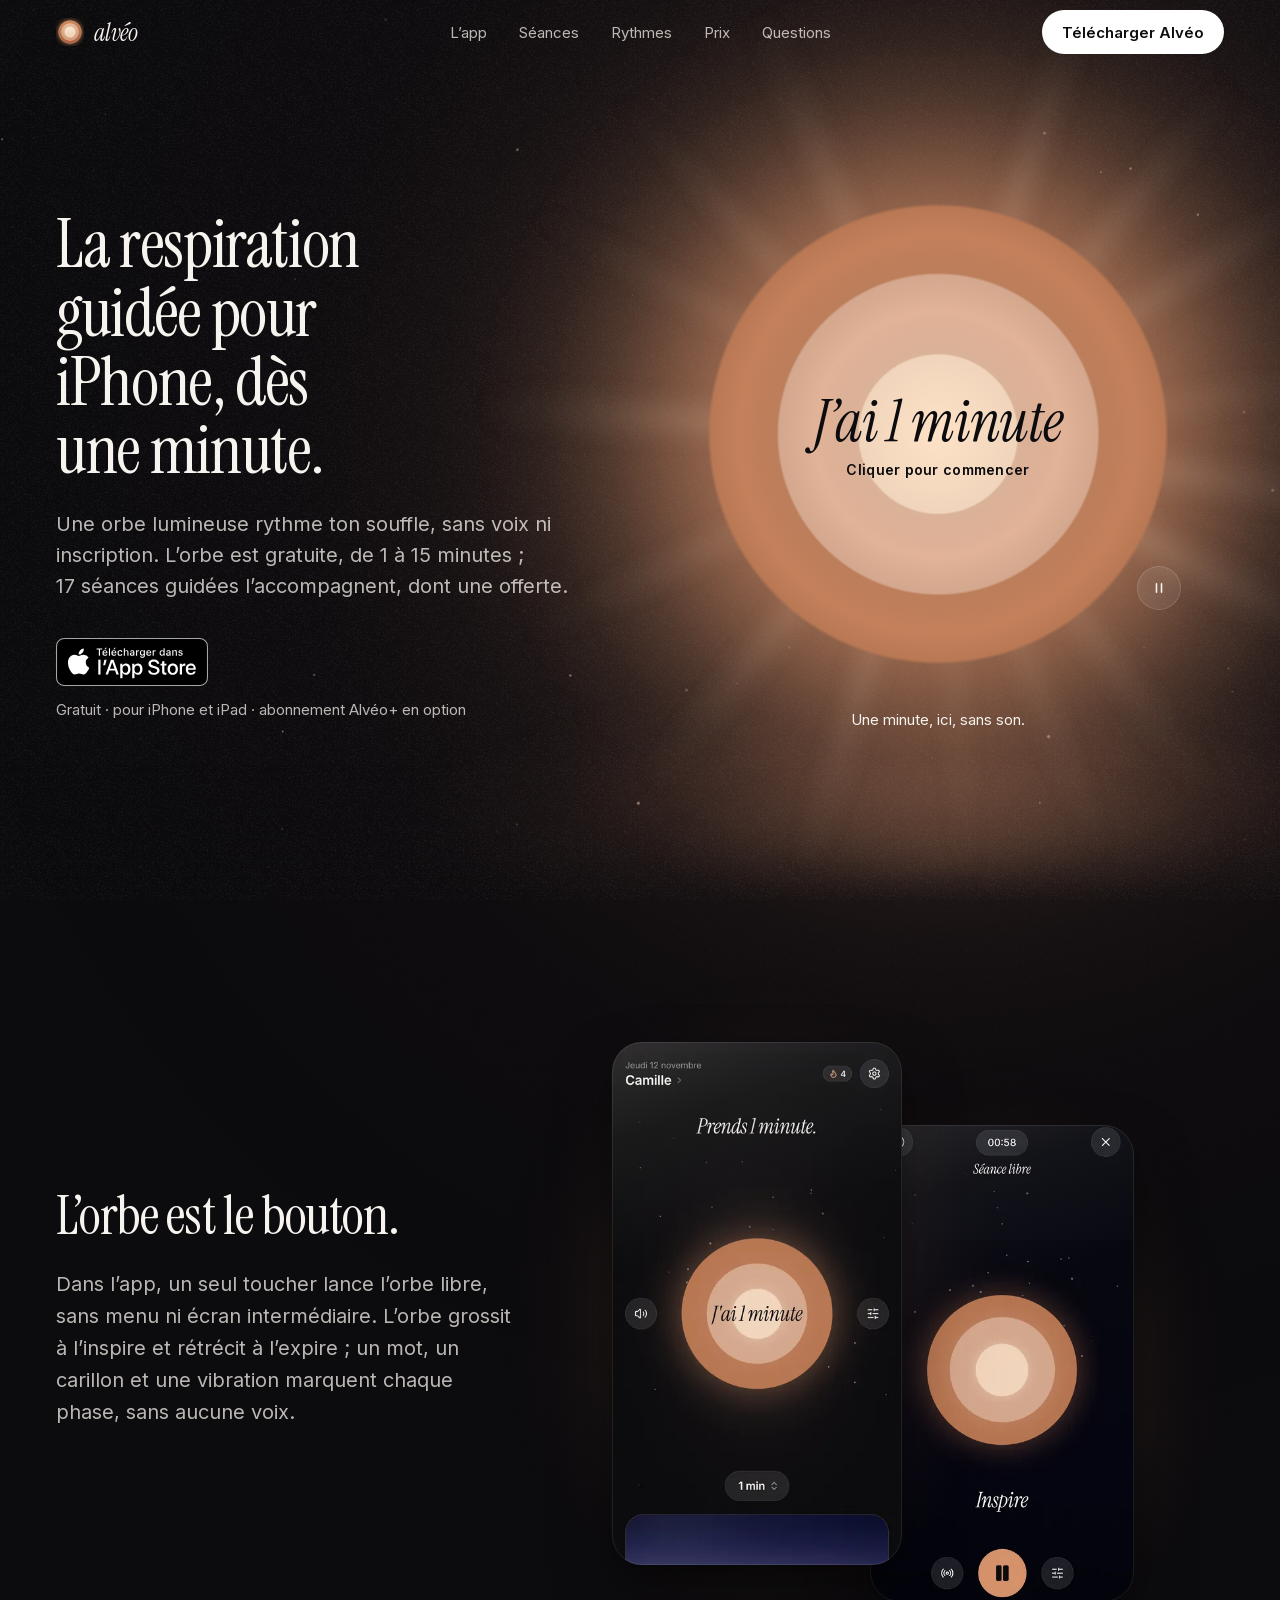
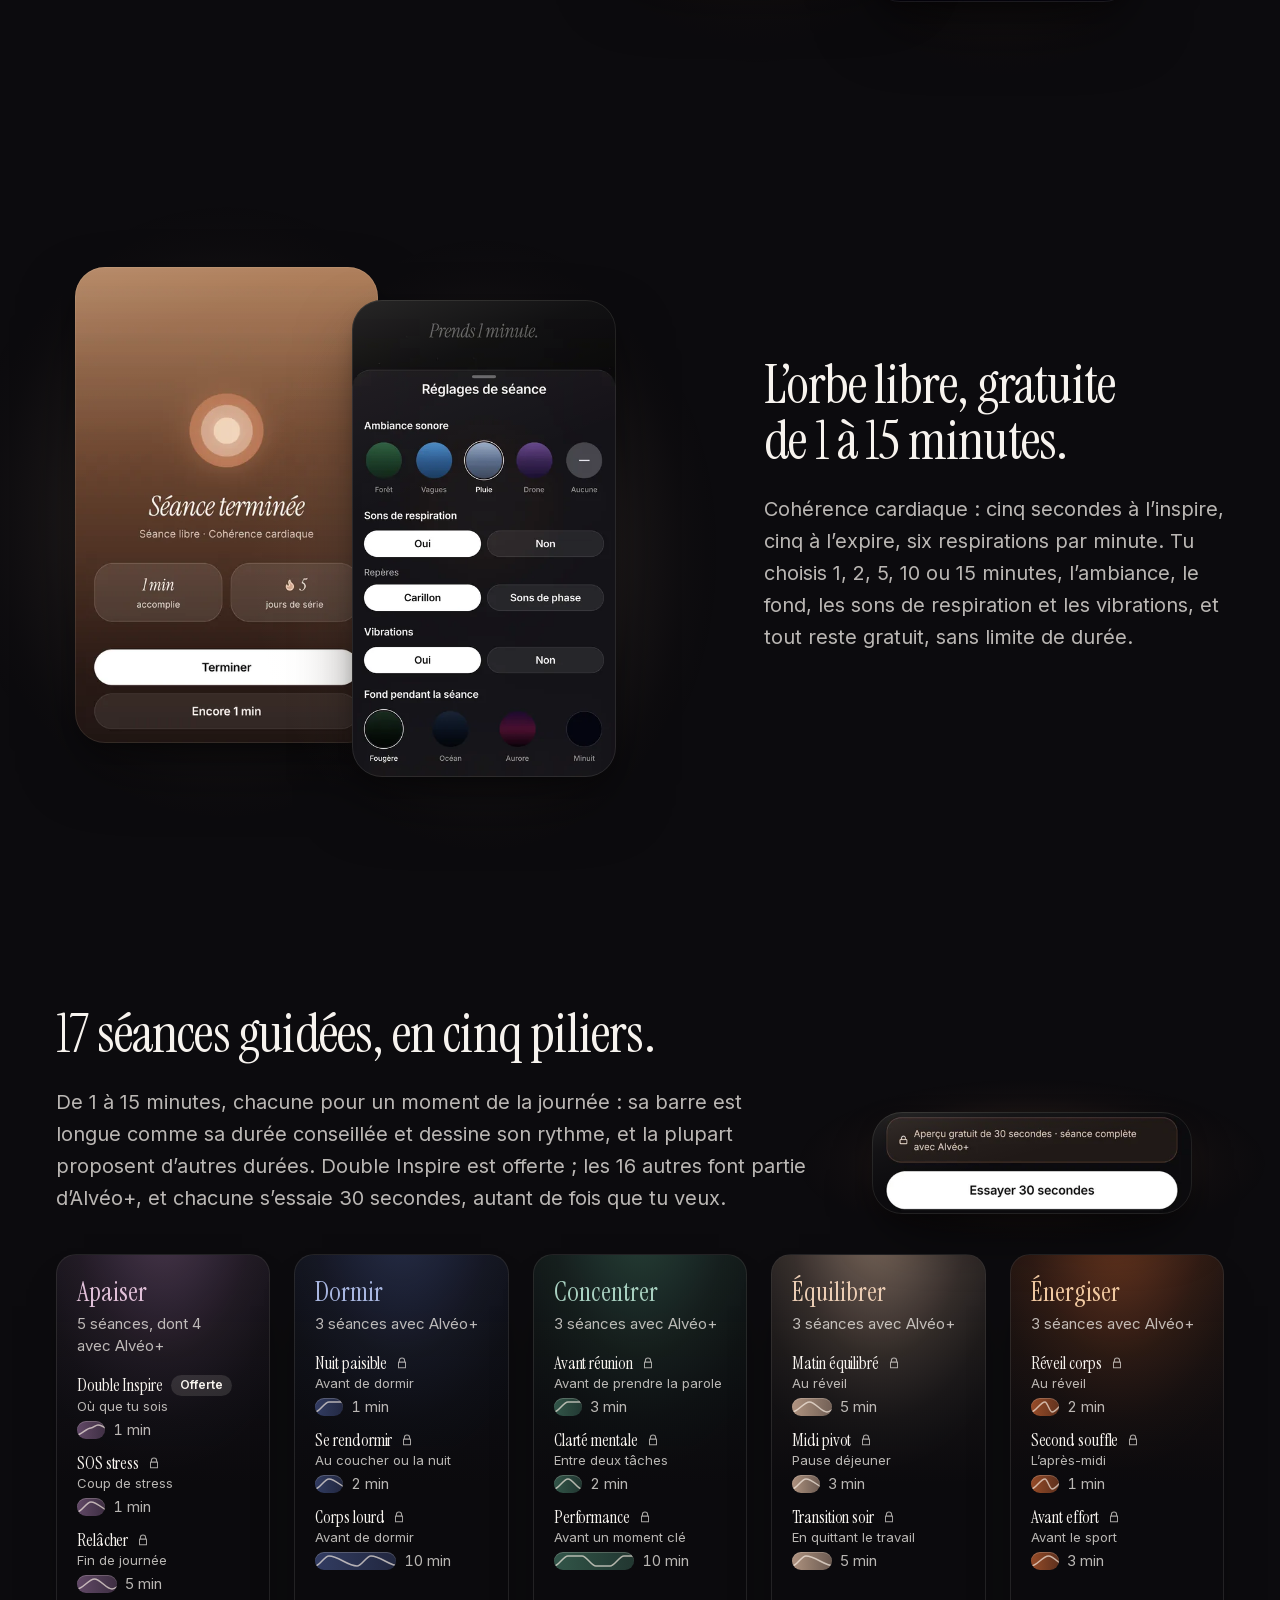
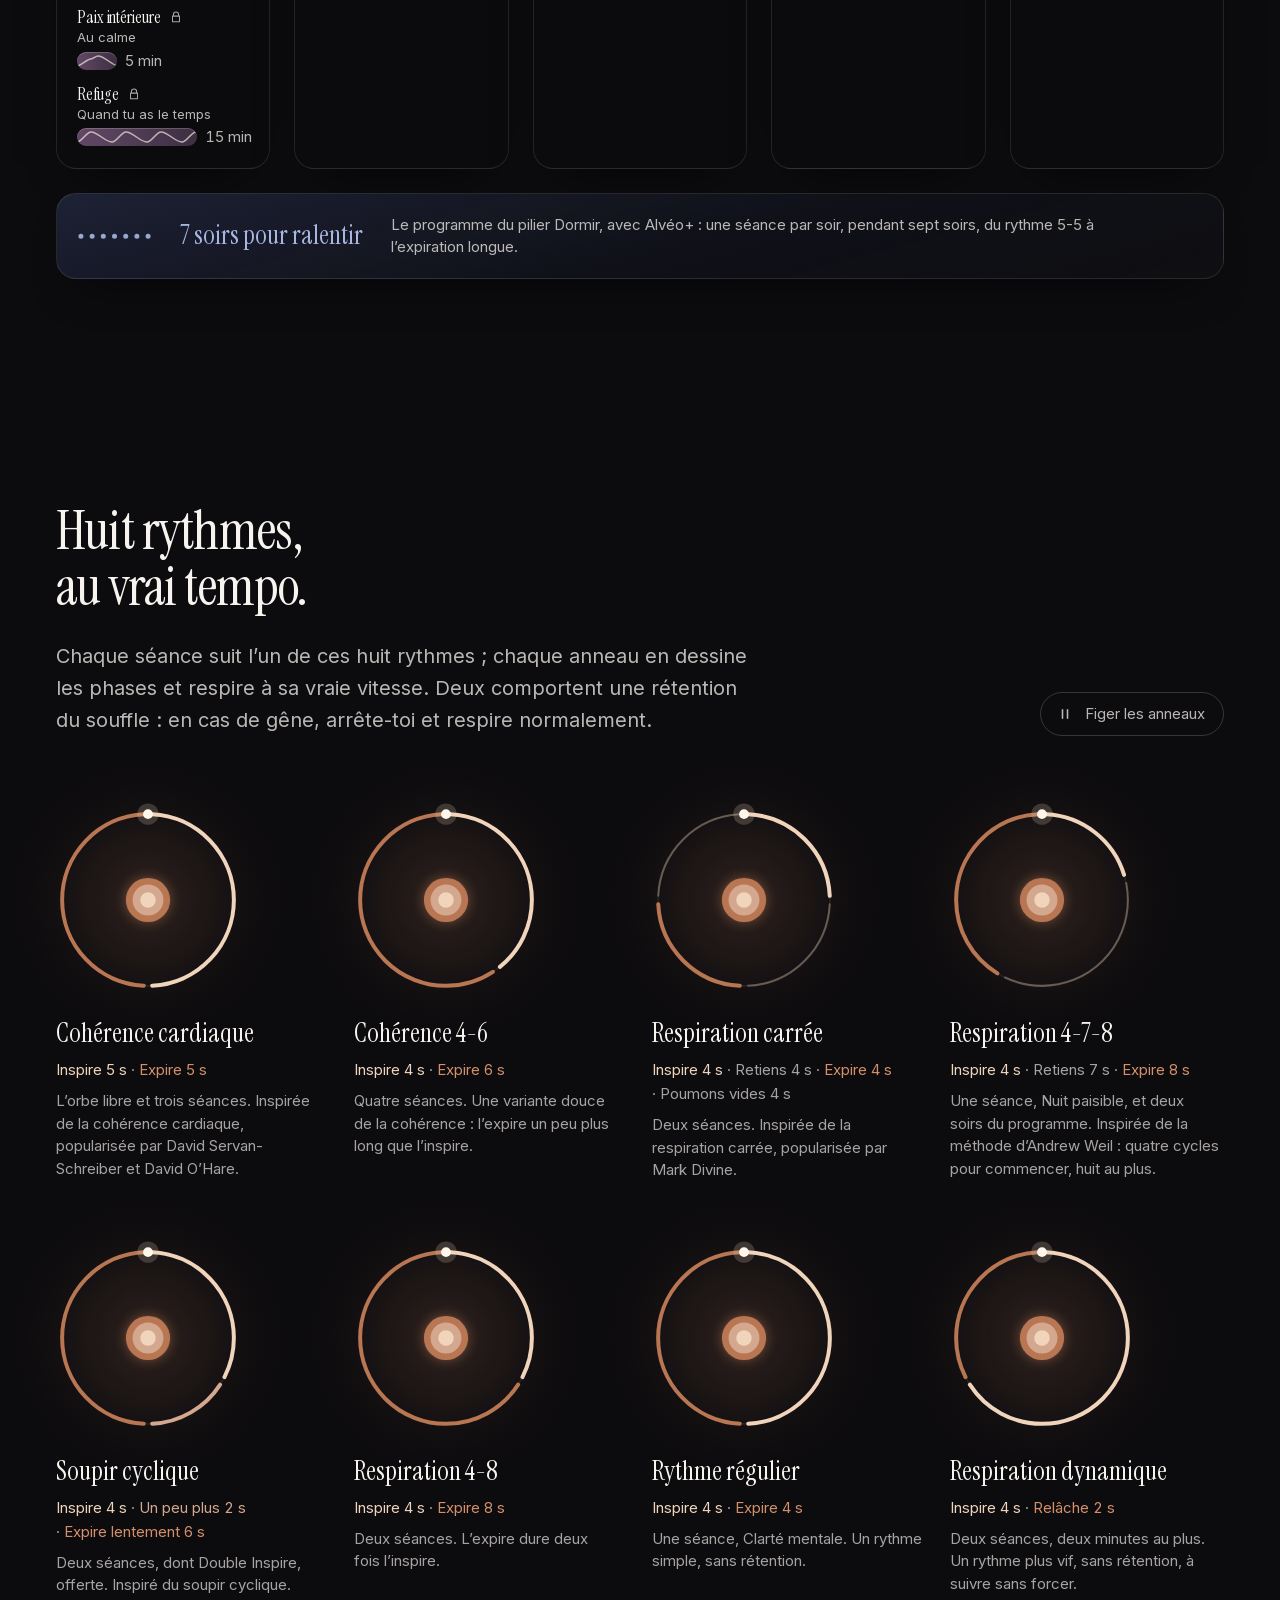
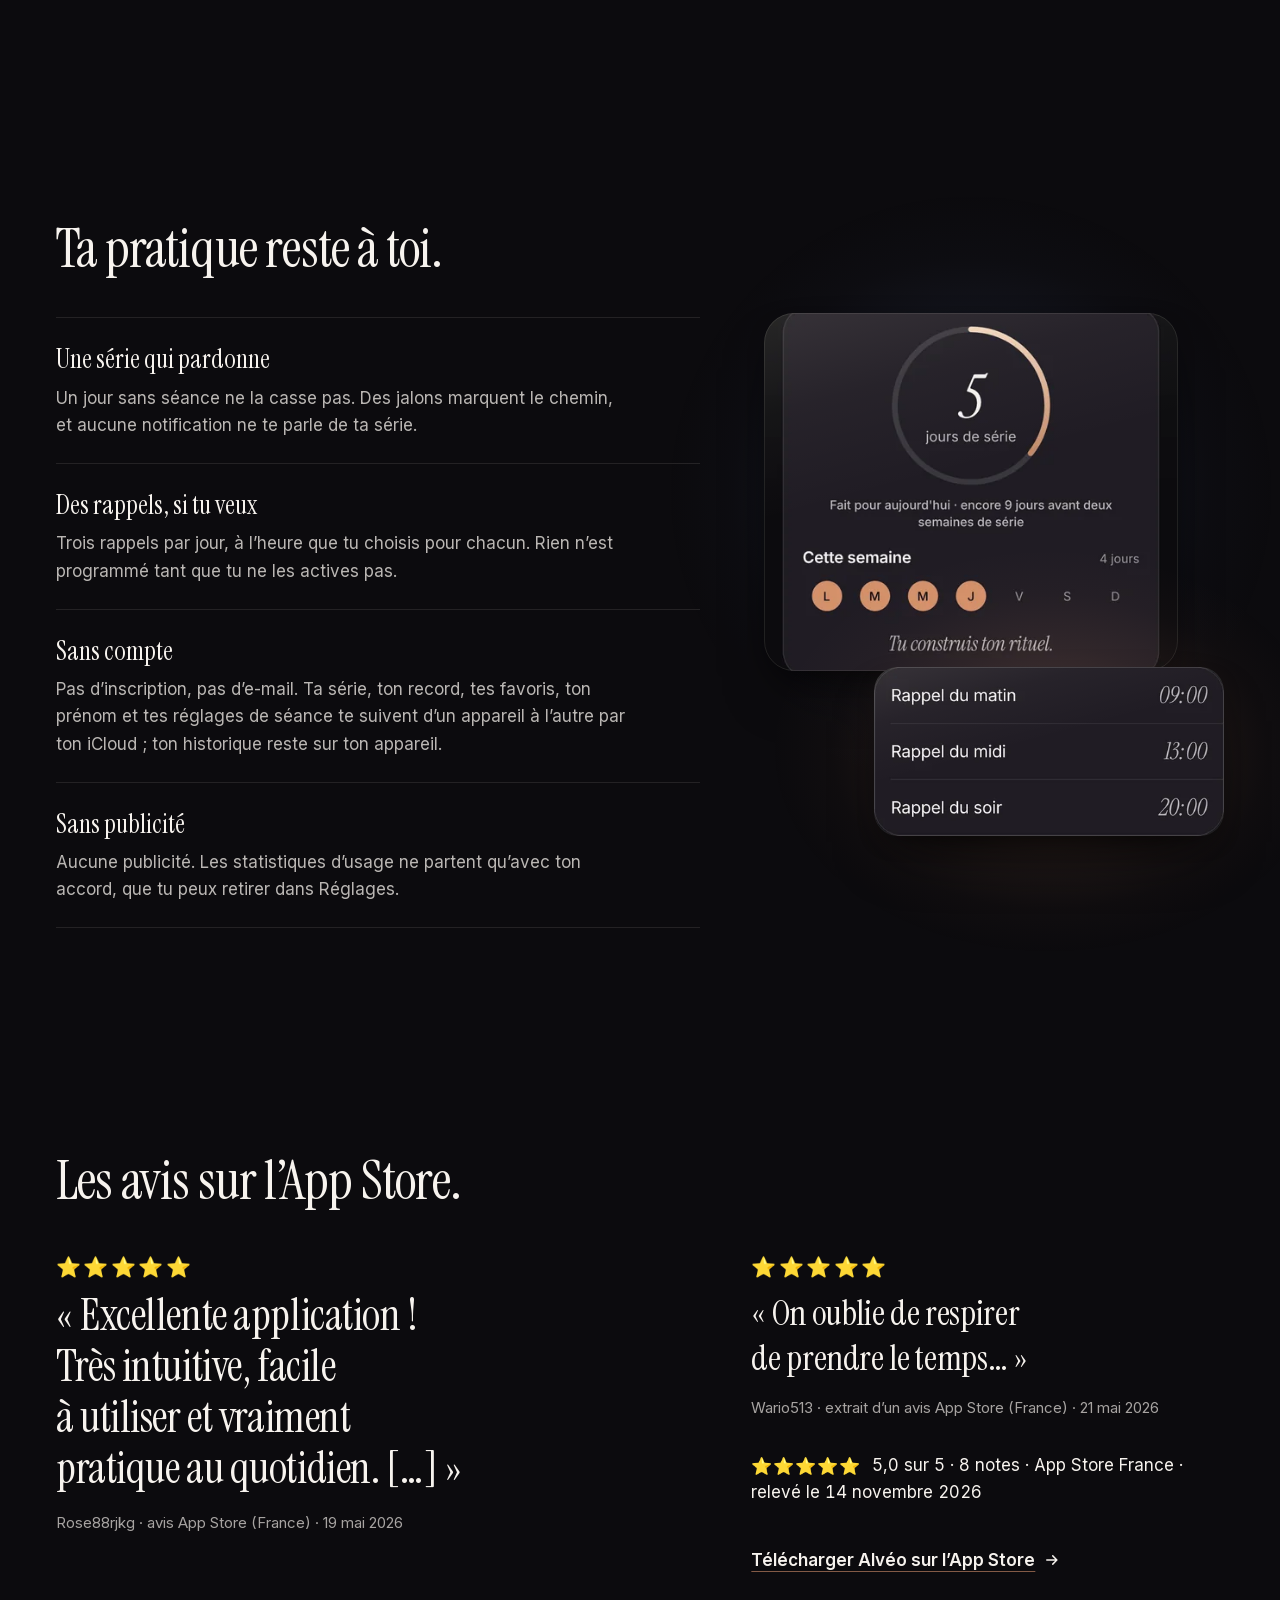
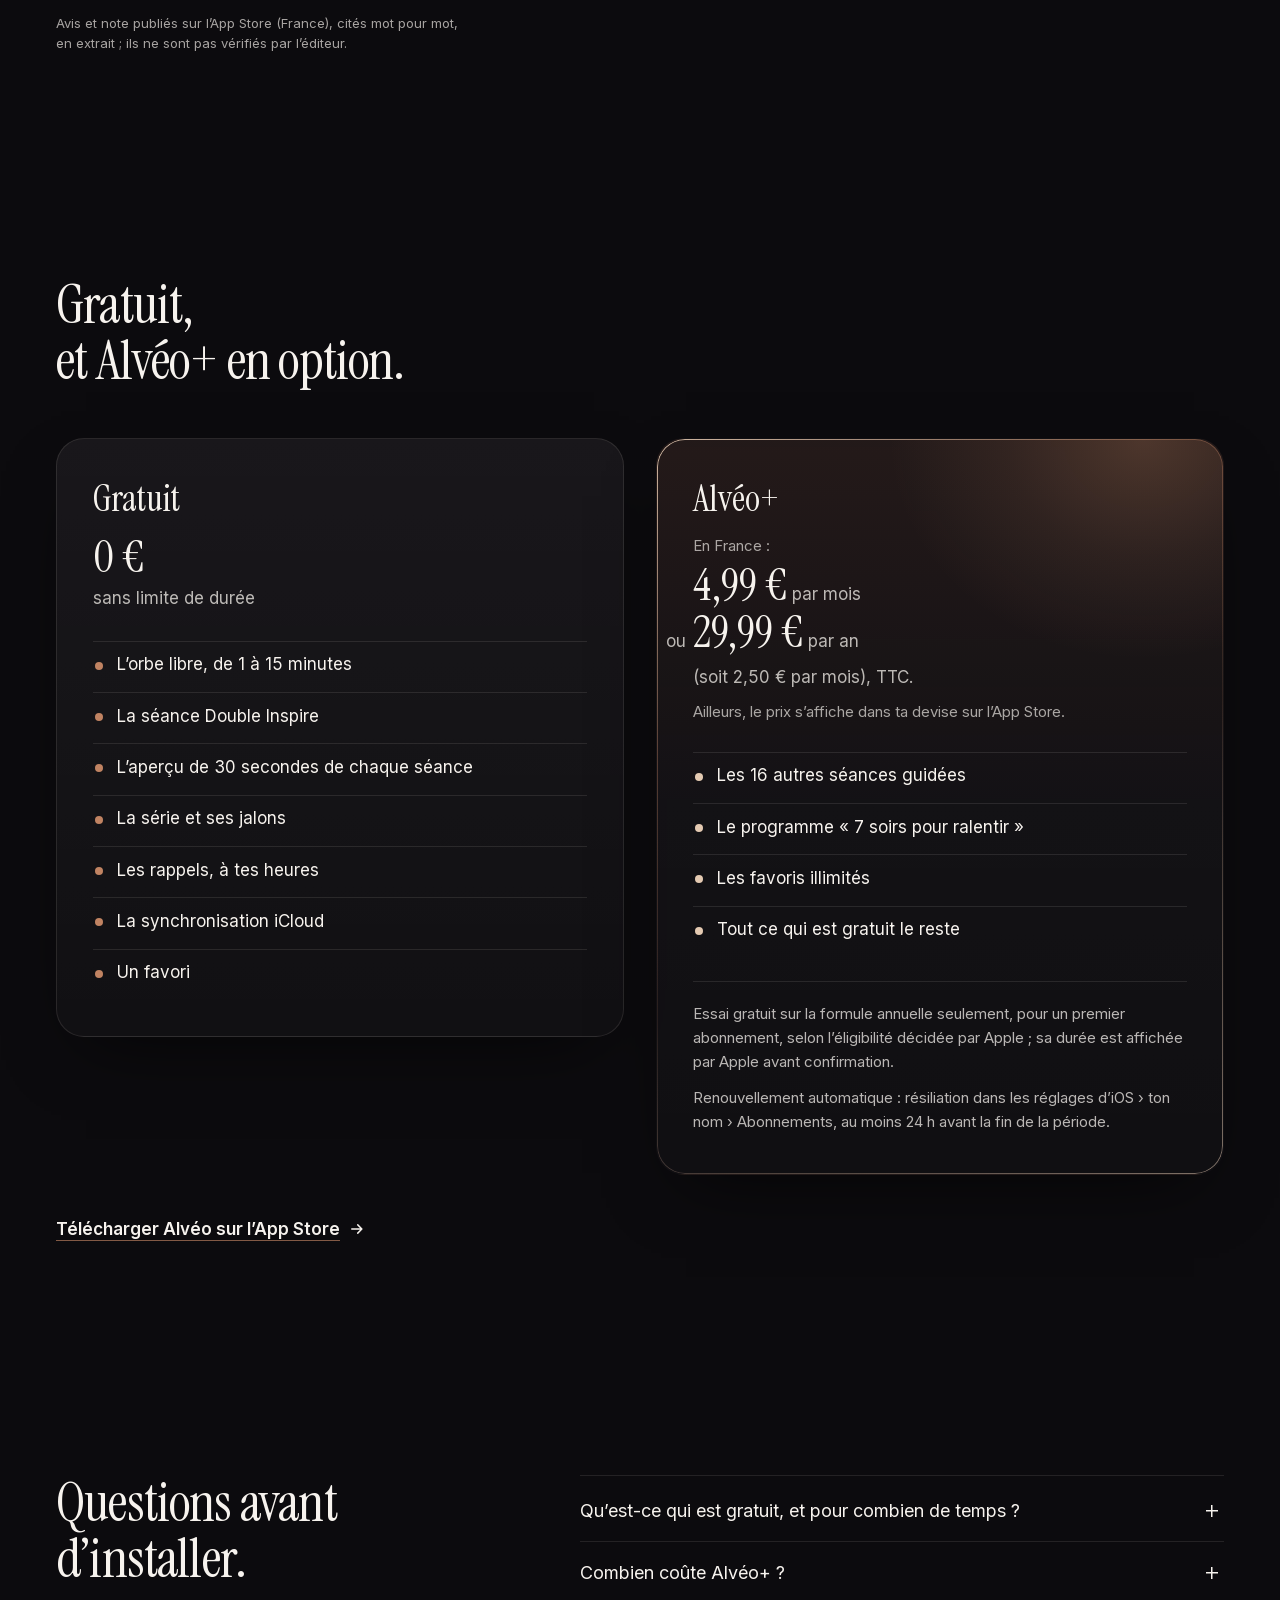
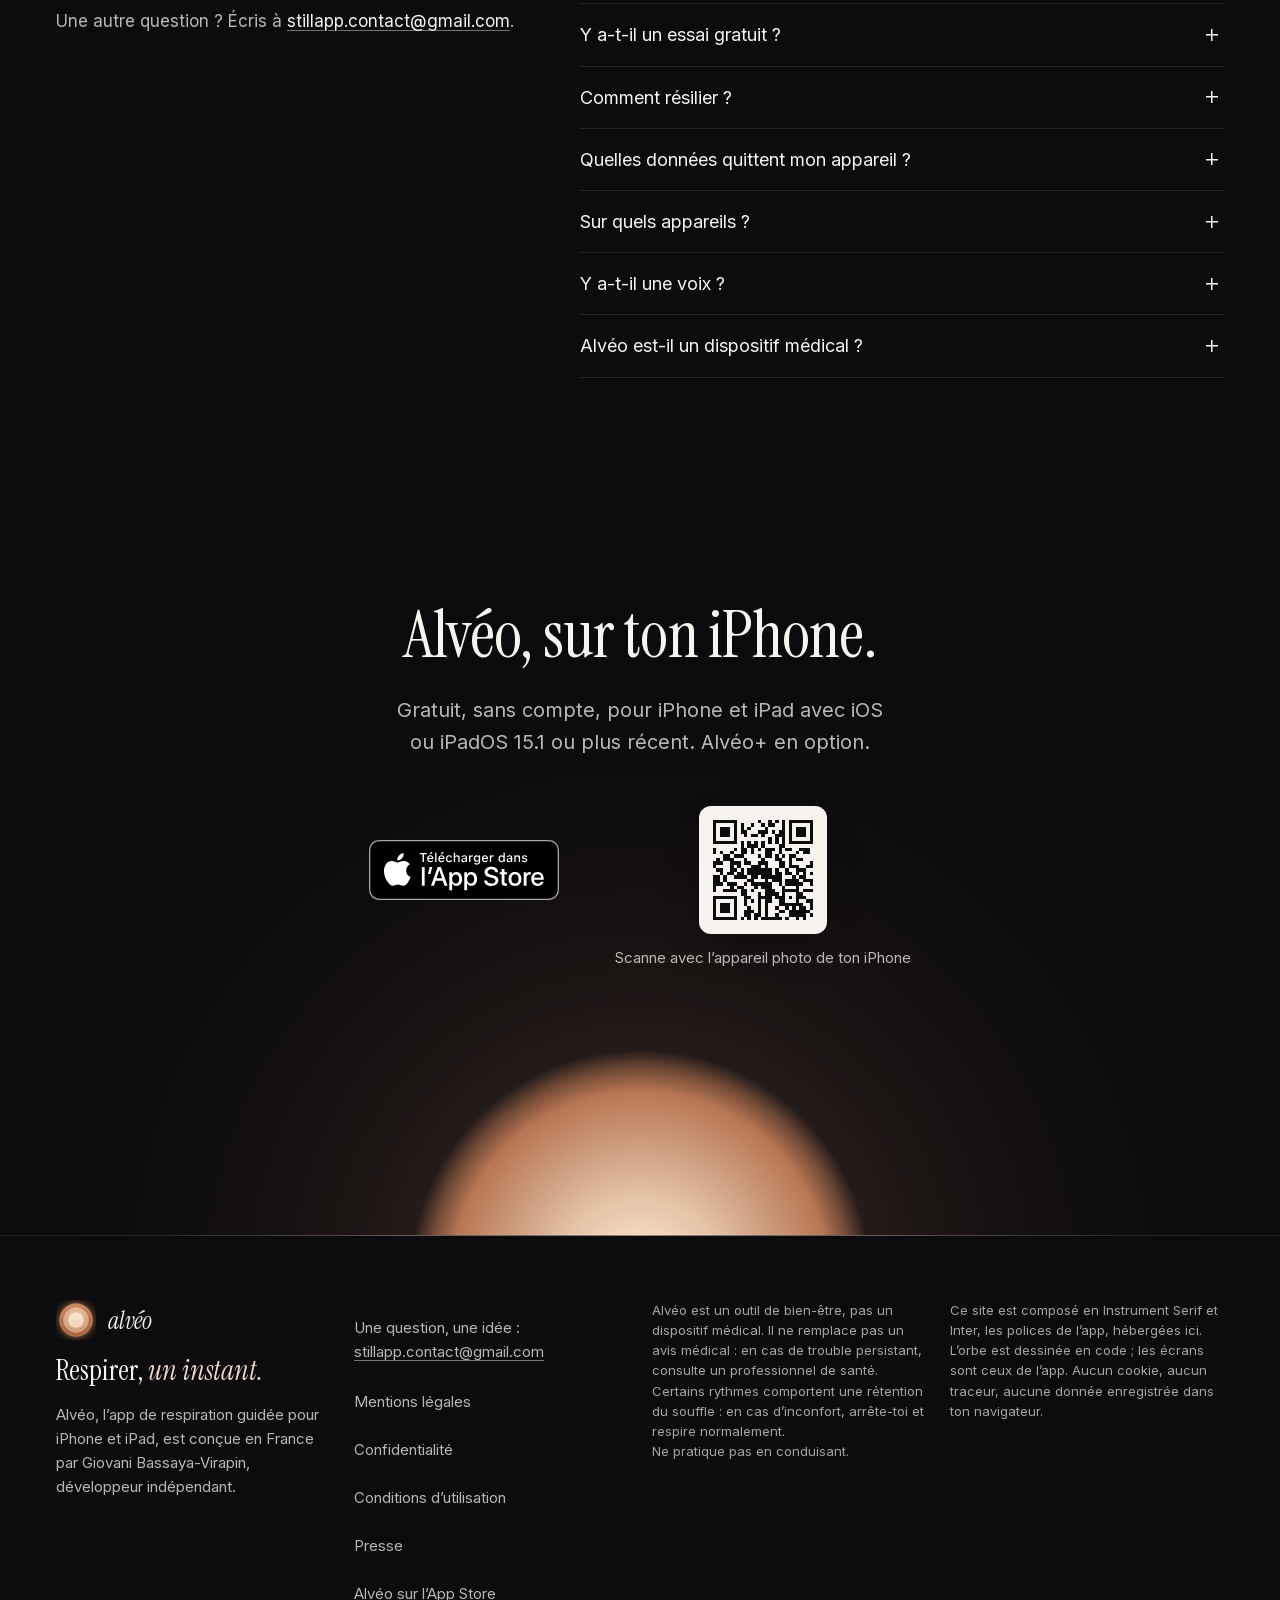
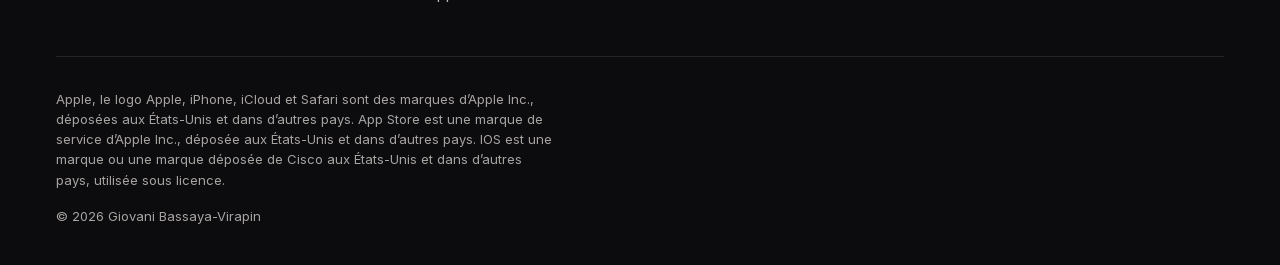
==== commit 1df882b9: "feat(site) : page presse à /presse, avec le kit presse en un seul zip Nouvelle page presse.html (ser" ====
--- a/index.html
+++ b/index.html
@@ -339,6 +339,7 @@
 <li><a href="/mentions-legales">Mentions légales</a></li>
 <li><a href="/confidentialite">Confidentialité</a></li>
 <li><a href="/conditions">Conditions d’utilisation</a></li>
+<li><a href="/presse">Presse</a></li>
 <li><a href="https://apps.apple.com/app/apple-store/id6763119413?pt=128816657&amp;ct=site&amp;mt=8">Alvéo sur l’App Store</a></li>
 </ul>
 </div>
--- a/styles.css
+++ b/styles.css
@@ -406,9 +406,9 @@
 /* LES RYTHMES : huit anneaux au vrai tempo */
 .rythmes__tete{display:grid;gap:1.5rem;align-items:end}
 @media (min-width:64rem){.rythmes__tete{grid-template-columns:minmax(0,1fr) auto}}
-.pause-anneaux{display:inline-flex;align-items:center;gap:.625rem;min-height:2.75rem;padding:0 1.125rem 0 .875rem;border-radius:999px;border:1px solid var(--filet-fort);color:var(--texte-2);font-size:var(--t-petit);justify-self:start;transition:background-color var(--dp) ease,color var(--dp) ease,transform var(--dp) var(--cs)}
-.pause-anneaux:active{transform:scale(.97)}
-@media (hover:hover) and (pointer:fine){.pause-anneaux:hover{background:var(--verre-1);color:var(--texte-1)}}
+.pause-anneaux,.bouton-contour{display:inline-flex;align-items:center;gap:.625rem;min-height:2.75rem;padding:0 1.125rem 0 .875rem;border-radius:999px;border:1px solid var(--filet-fort);color:var(--texte-2);font-size:var(--t-petit);justify-self:start;transition:background-color var(--dp) ease,color var(--dp) ease,transform var(--dp) var(--cs)}
+.pause-anneaux:active,.bouton-contour:active{transform:scale(.97)}
+@media (hover:hover) and (pointer:fine){.pause-anneaux:hover,.bouton-contour:hover{background:var(--verre-1);color:var(--texte-1)}}
 .pause-anneaux[aria-pressed=true]{background:var(--verre-2);color:var(--texte-1)}
 .pause-anneaux[aria-pressed=true] .ico__pause{display:none}
 .pause-anneaux[aria-pressed=true] .ico__lecture{display:block}
@@ -663,3 +663,29 @@
 .pied--reduit{padding:2rem 0 calc(2rem + env(safe-area-inset-bottom))}
 .pied--reduit .pied__liens{display:flex;flex-wrap:wrap;gap:0 1.5rem;margin-top:0}
 .pied--reduit .legal{margin-top:.75rem;max-width:none}
+/* Page presse : la colonne des annexes, les visuels sur 64rem */
+.bouton-contour{text-decoration:none}
+.bouton-contour[hidden]{display:none}
+.annexe .presse__kit,.presse__contenu p,.annexe .contact{display:flex;flex-wrap:wrap;align-items:center;gap:.5rem 1rem;margin-top:1.5rem}
+.presse__poids,.annexe .presse__usage,.presse__banniere figcaption{font-size:var(--t-petit);color:var(--texte-3)}
+.annexe h2 + .presse__usage,.encadre .presse__usage + p{margin-top:.5rem}
+.encadre .presse__usage + p{color:var(--texte-1)}
+.faits-presse{margin-top:1rem;border-top:1px solid var(--filet)}
+.faits-presse > div{padding:1rem 0;border-bottom:1px solid var(--filet)}
+.faits-presse dt{font-weight:600}
+.faits-presse dd{margin-top:.25rem;color:var(--texte-2)}
+.faits-presse a{color:var(--texte-1)}
+@media (min-width:48rem){.faits-presse > div{display:grid;grid-template-columns:9rem 1fr;gap:var(--g)}.faits-presse dd{margin-top:0}}
+.presse__visuels{max-width:64rem}
+.presse__visuels > p,.presse__contenu{max-width:40rem}
+.presse__banniere{margin-top:1.5rem}
+.presse__banniere img,.presse__captures img{width:100%;border-radius:1.25rem;outline:1px solid rgba(var(--ivoire),.09);outline-offset:-1px;background:#0E0D11}
+.presse__banniere figcaption{margin-top:.5rem}
+.annexe .presse__captures{display:grid;grid-template-columns:repeat(2,minmax(0,1fr));gap:var(--g);margin-top:var(--g);padding:0;list-style:none}
+.annexe .presse__captures li{margin:0}
+.presse__captures img{border-radius:clamp(.75rem,1.6vw,1.25rem)}
+.presse__contenu{display:grid;gap:1.25rem;margin-top:2rem}
+.annexe .presse__contenu h3{margin-top:0}
+.presse__icone{border-radius:22%}
+@media (min-width:48rem){.annexe .presse__captures{grid-template-columns:repeat(4,minmax(0,1fr))}.presse__contenu{grid-template-columns:auto 1fr;gap:1.5rem}}
+.contact__adresse{font-size:var(--t-intro);overflow-wrap:anywhere}
